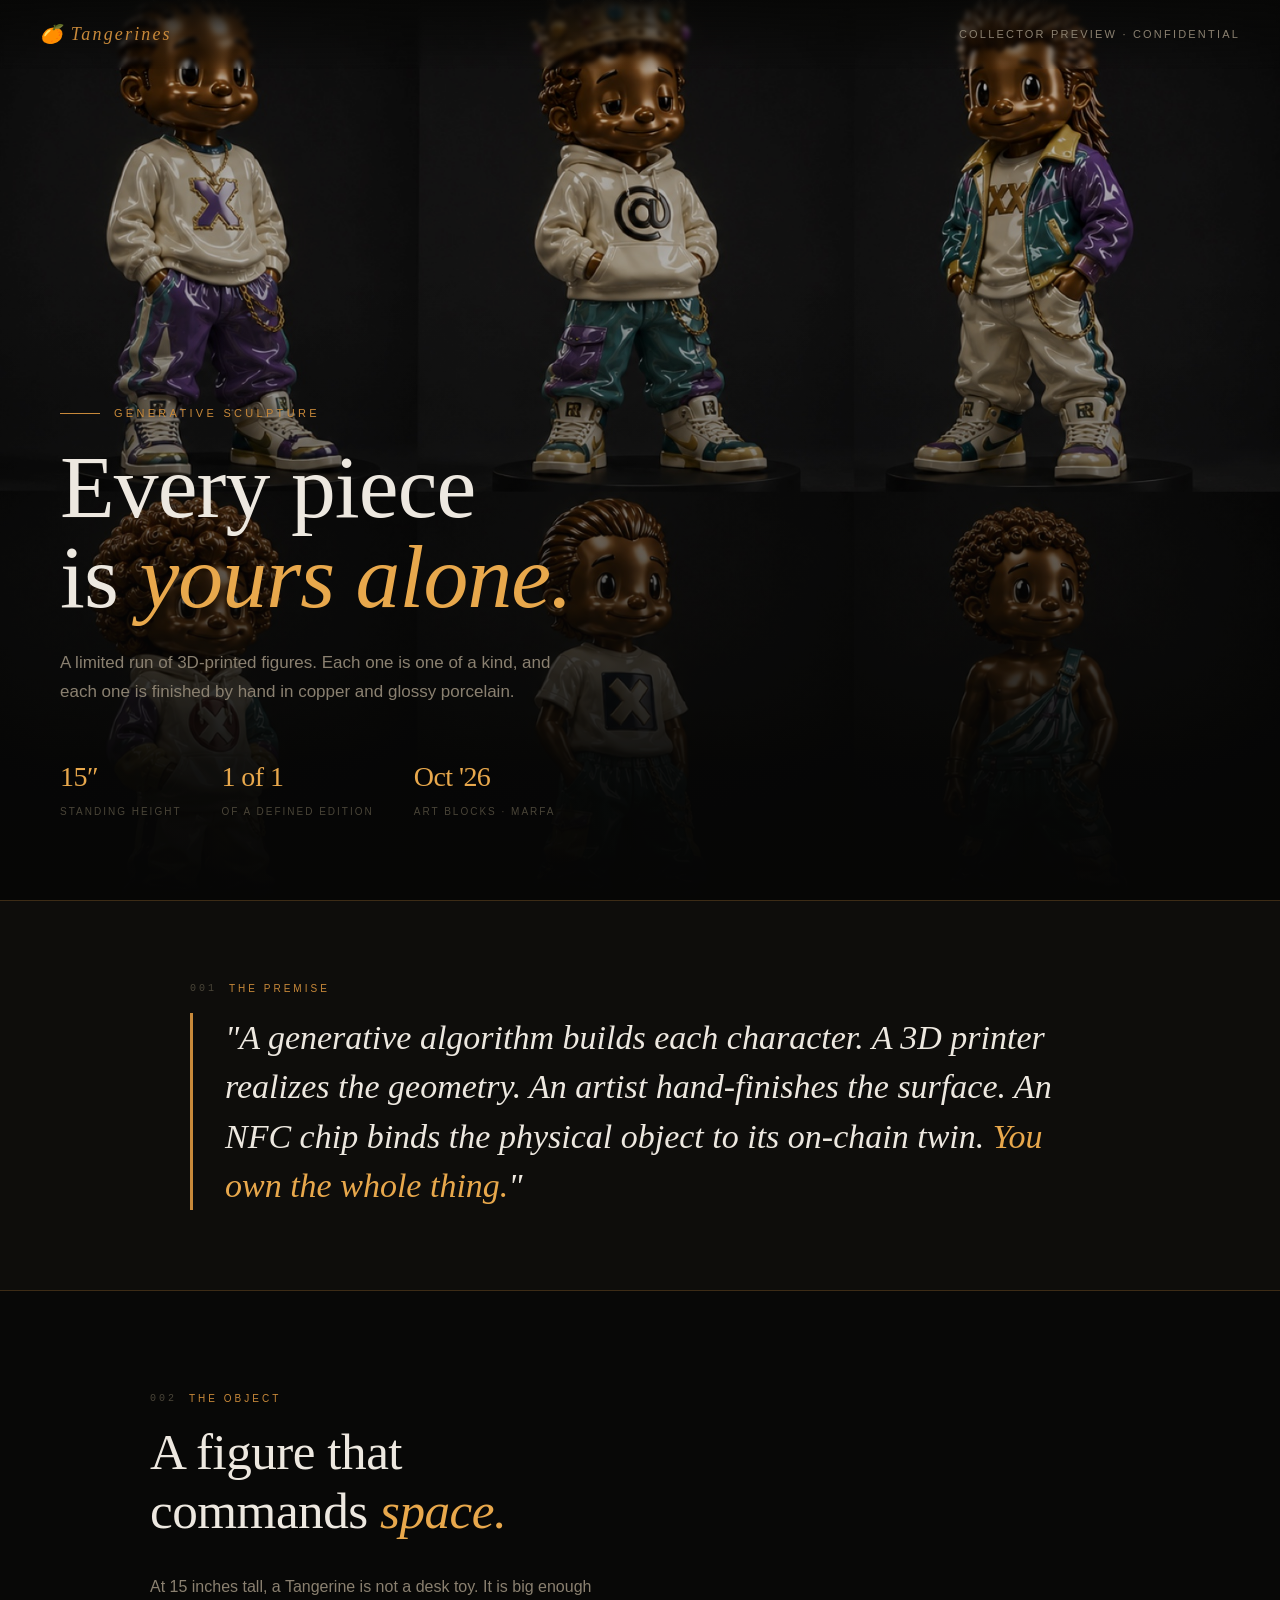
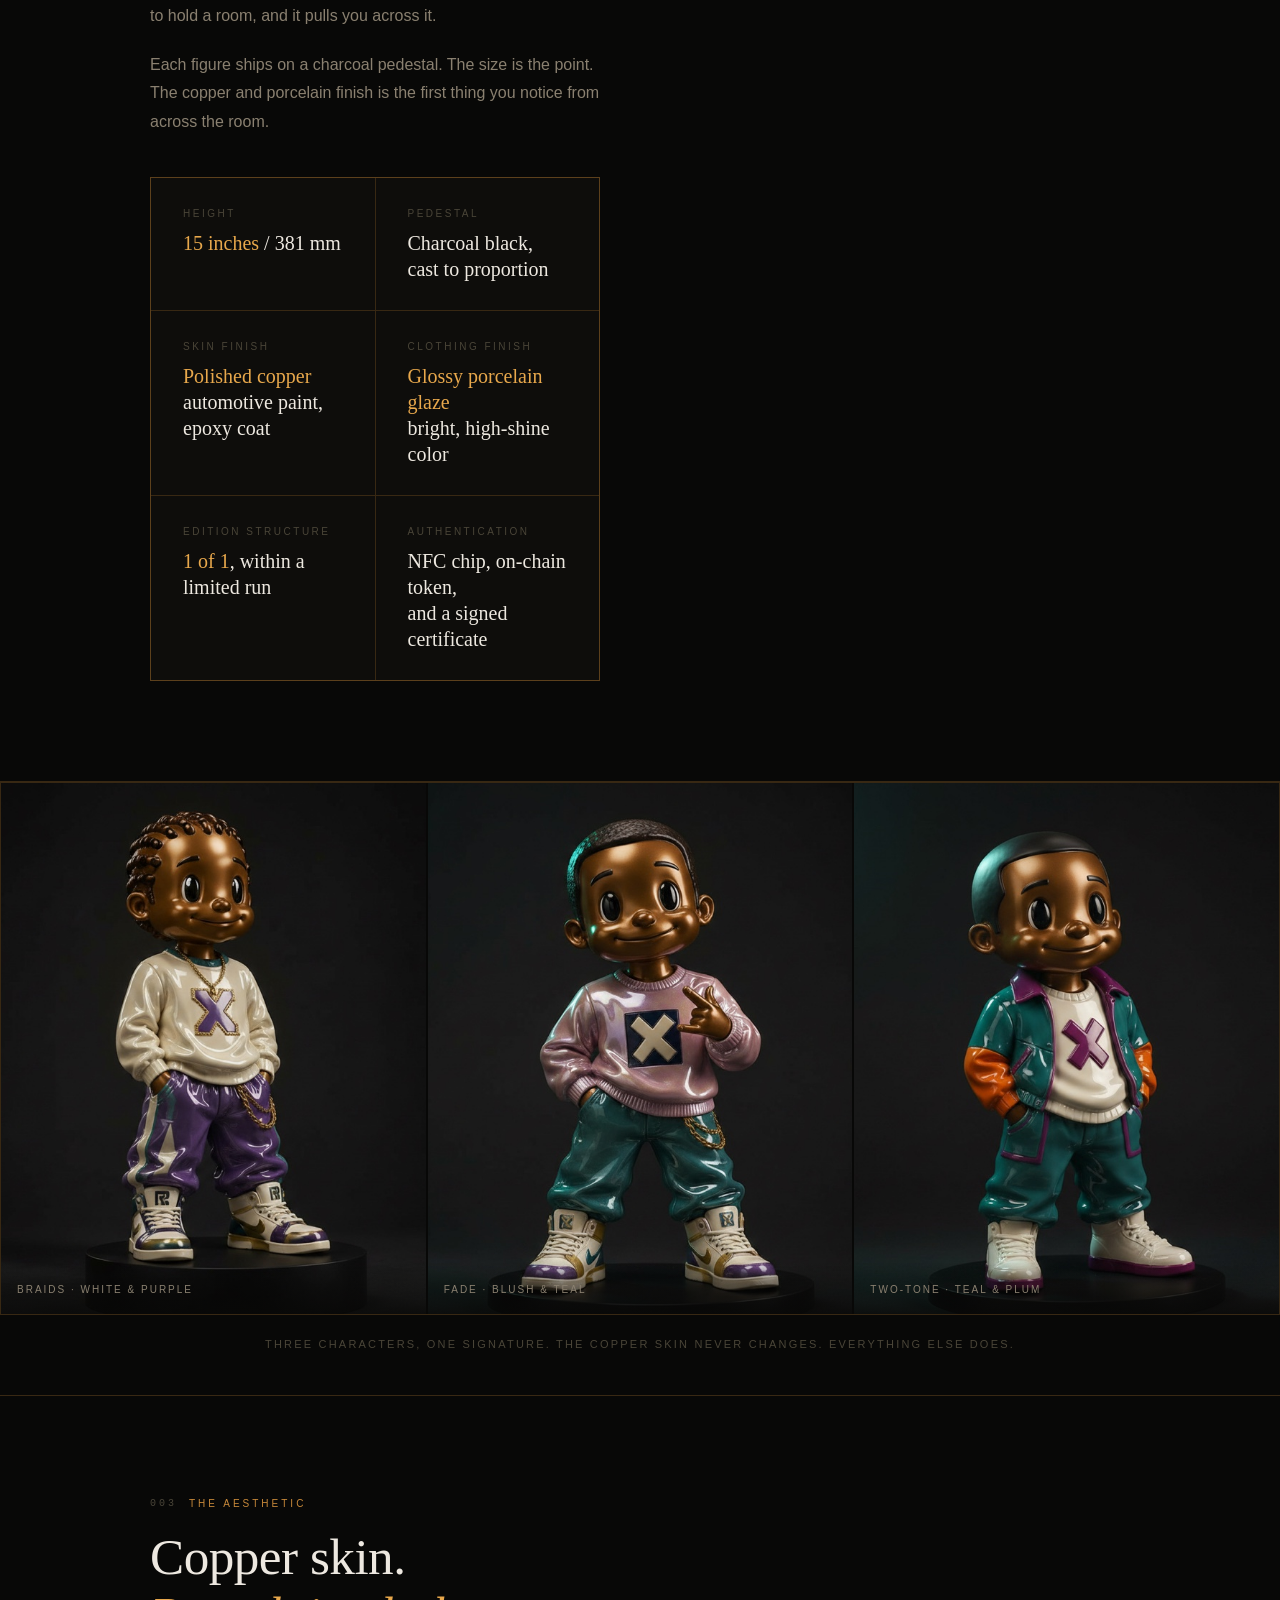
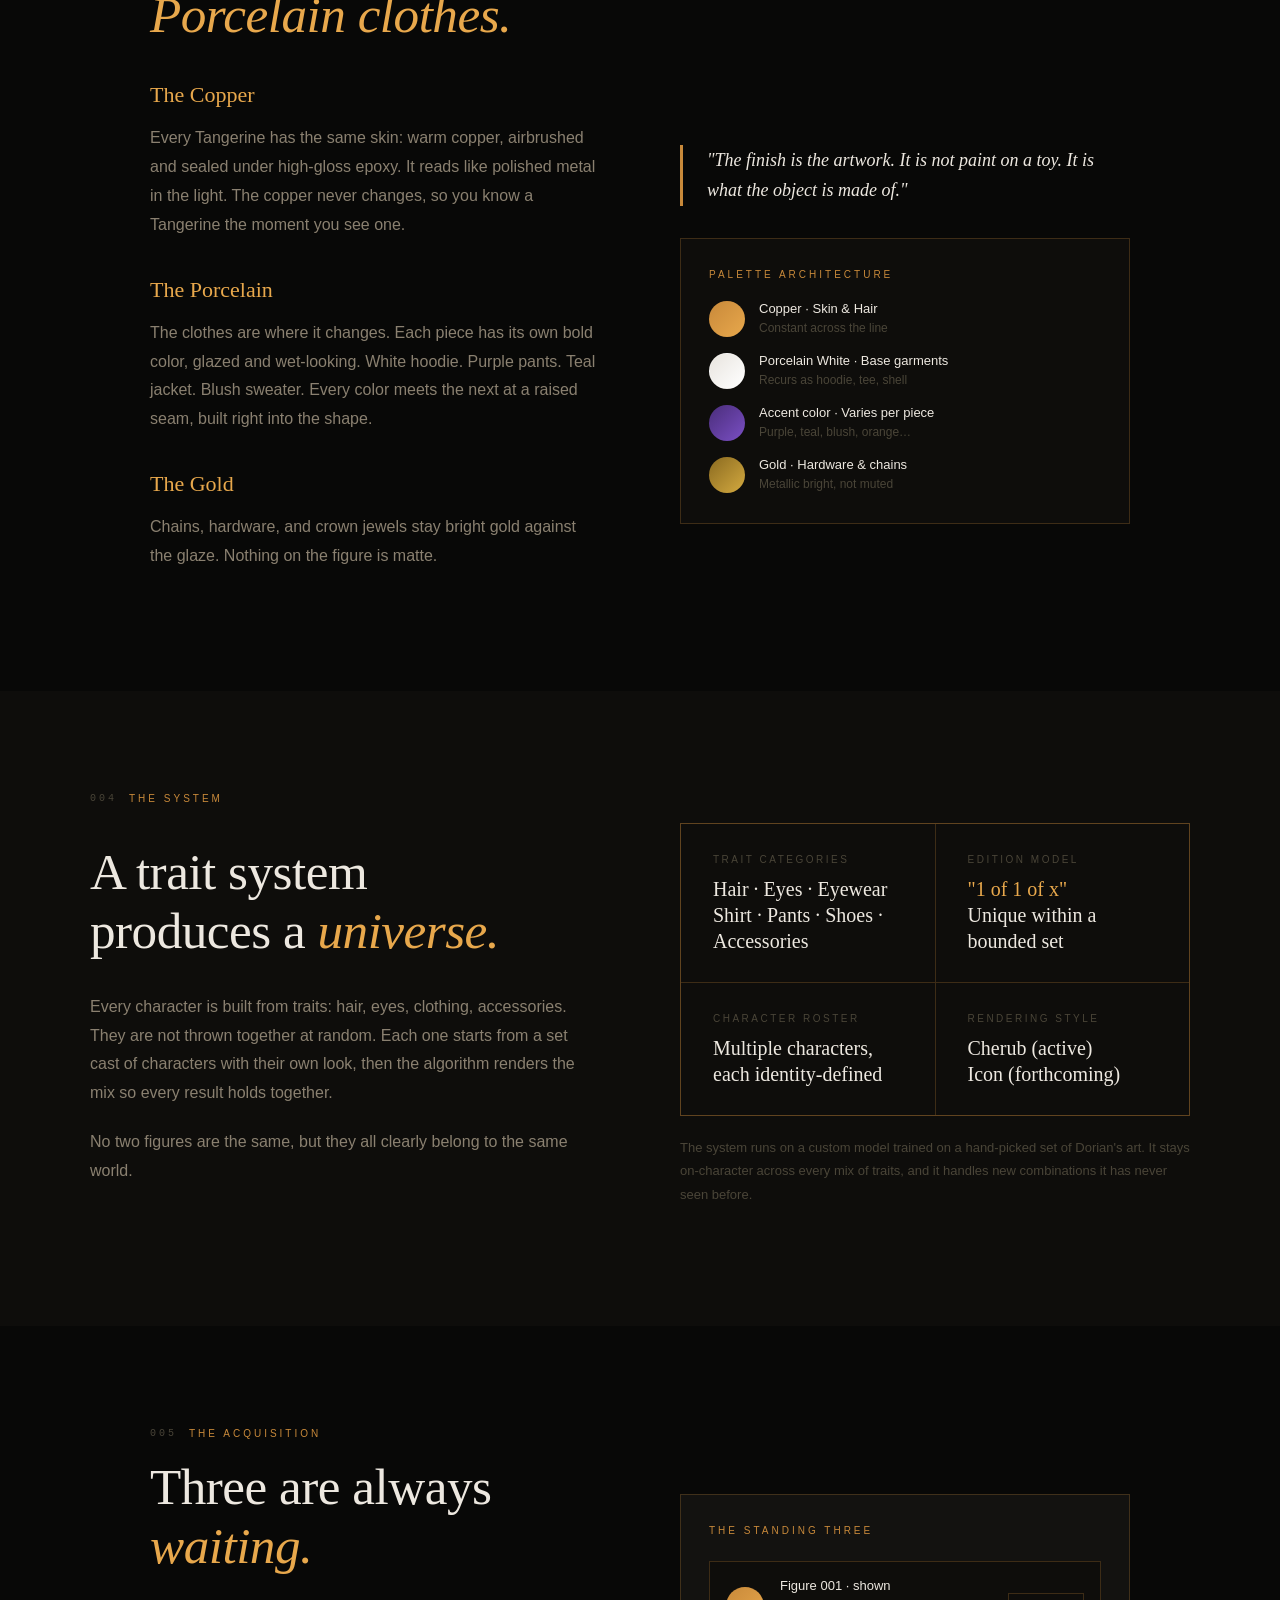
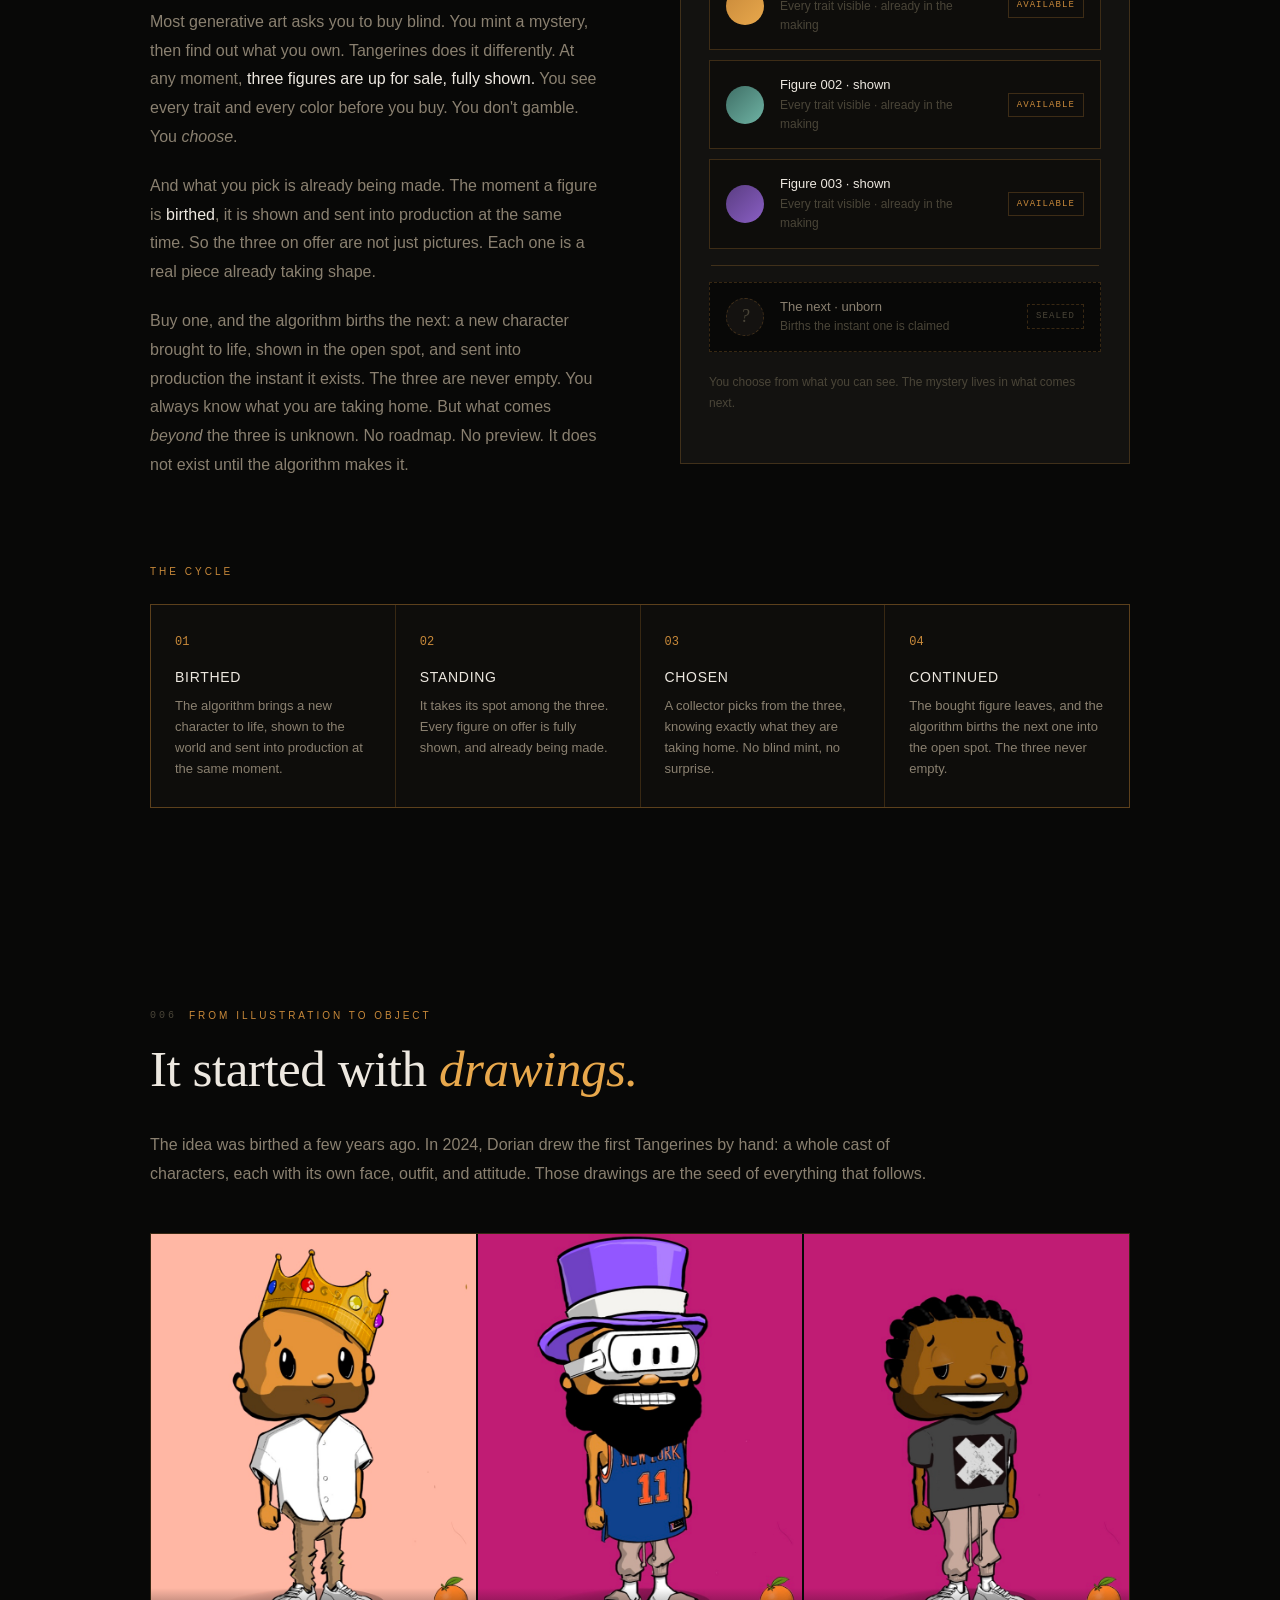
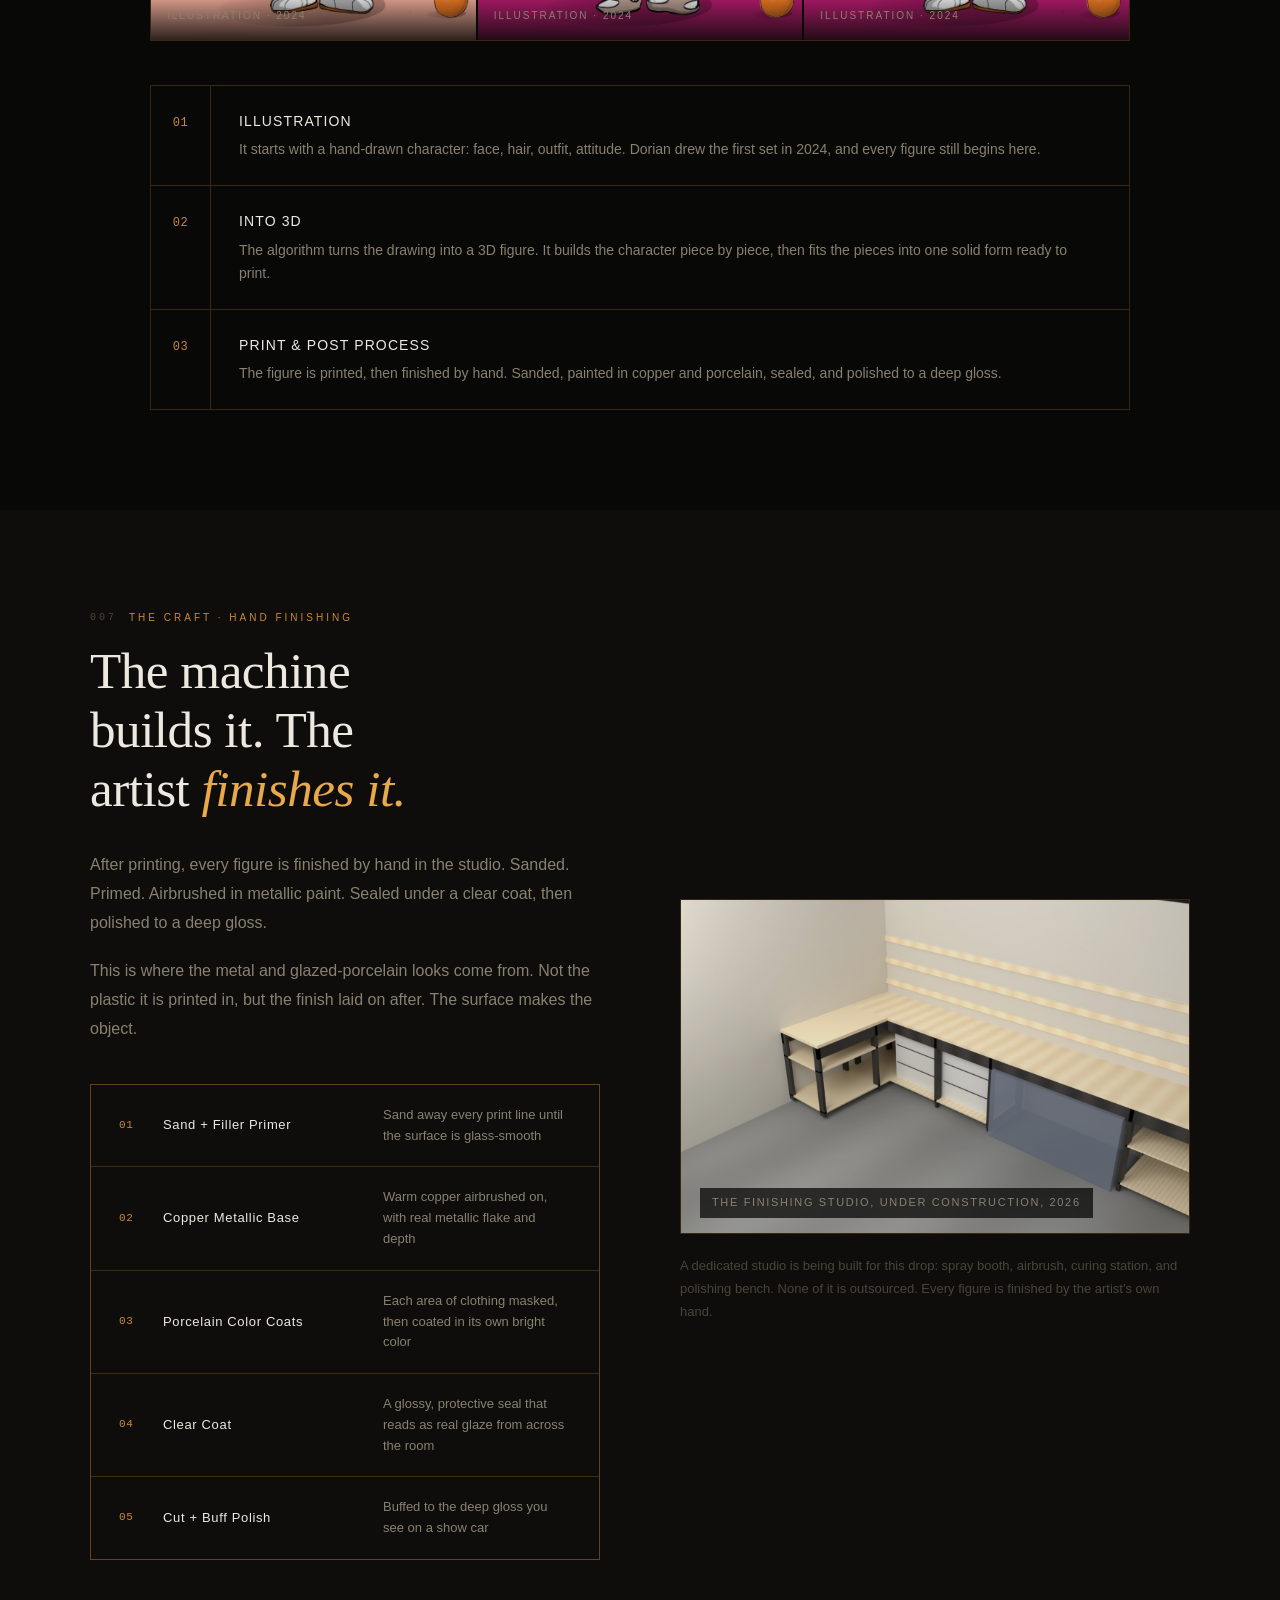
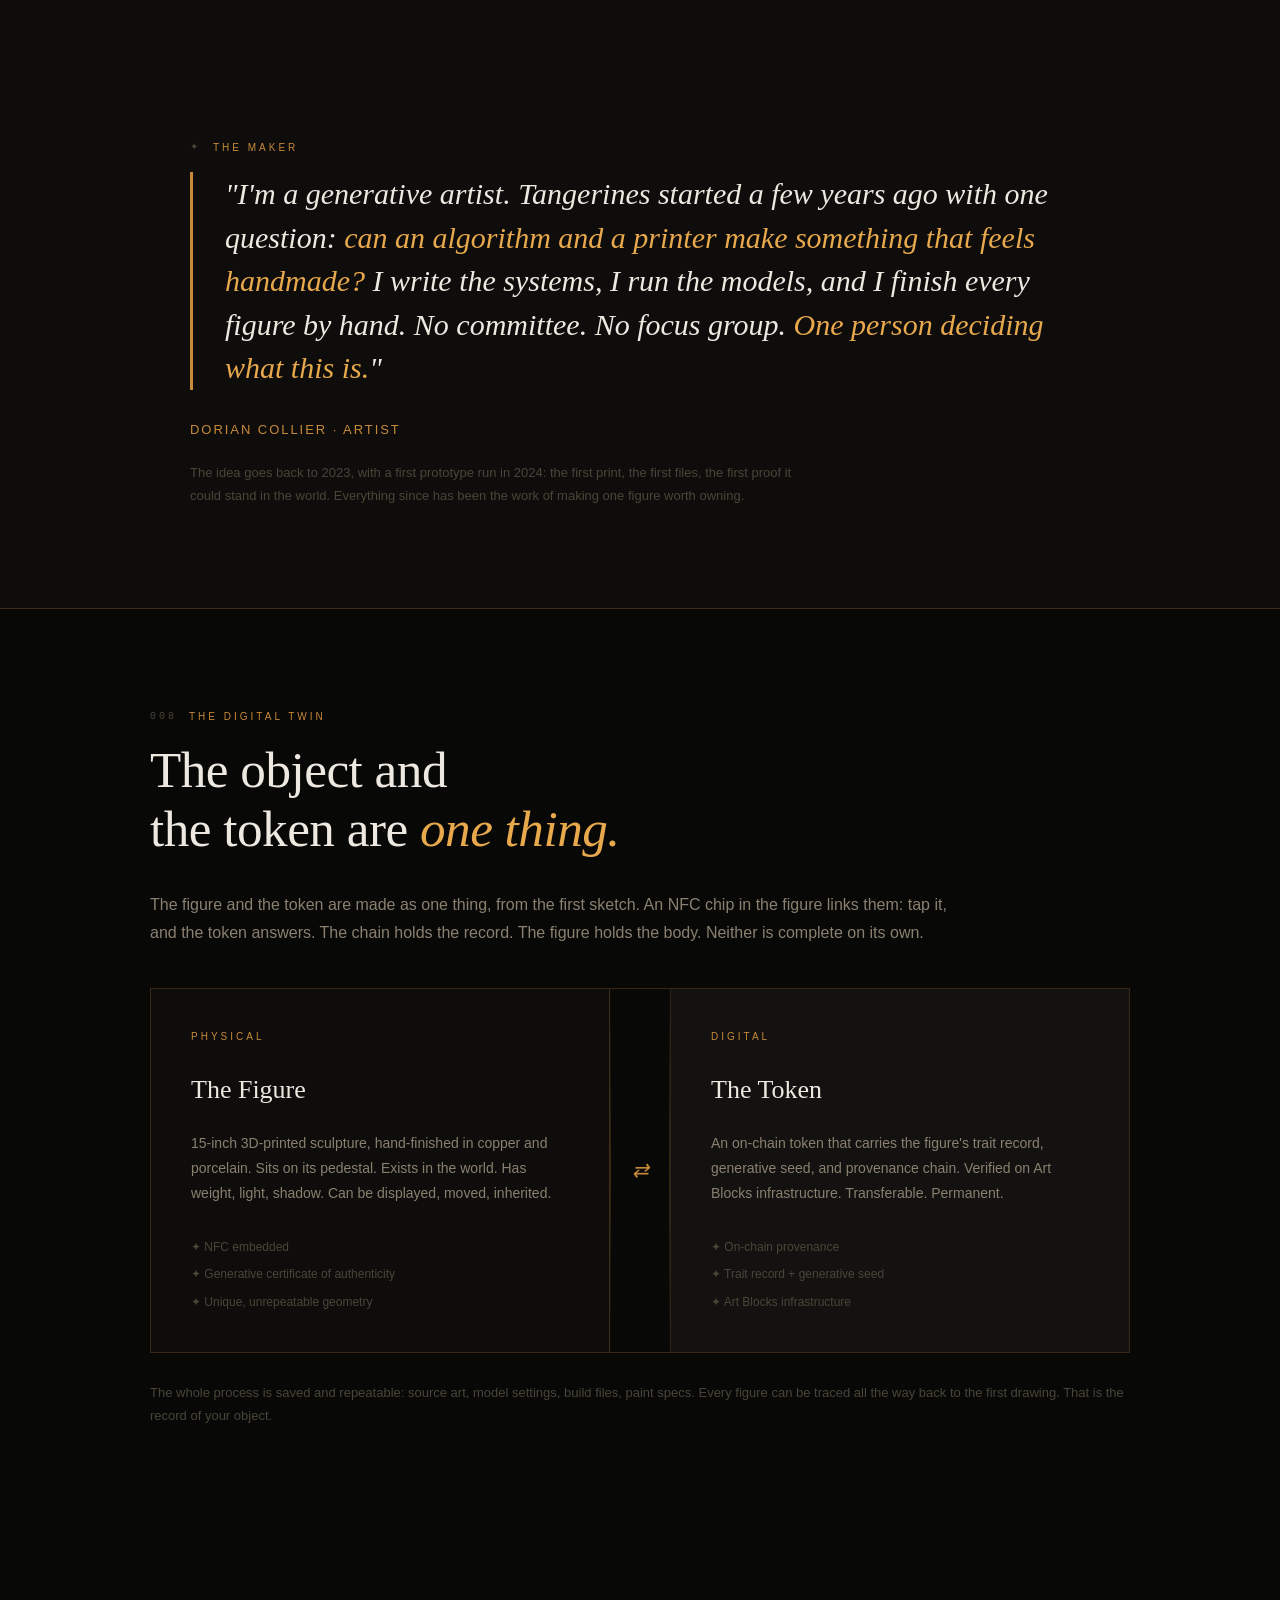
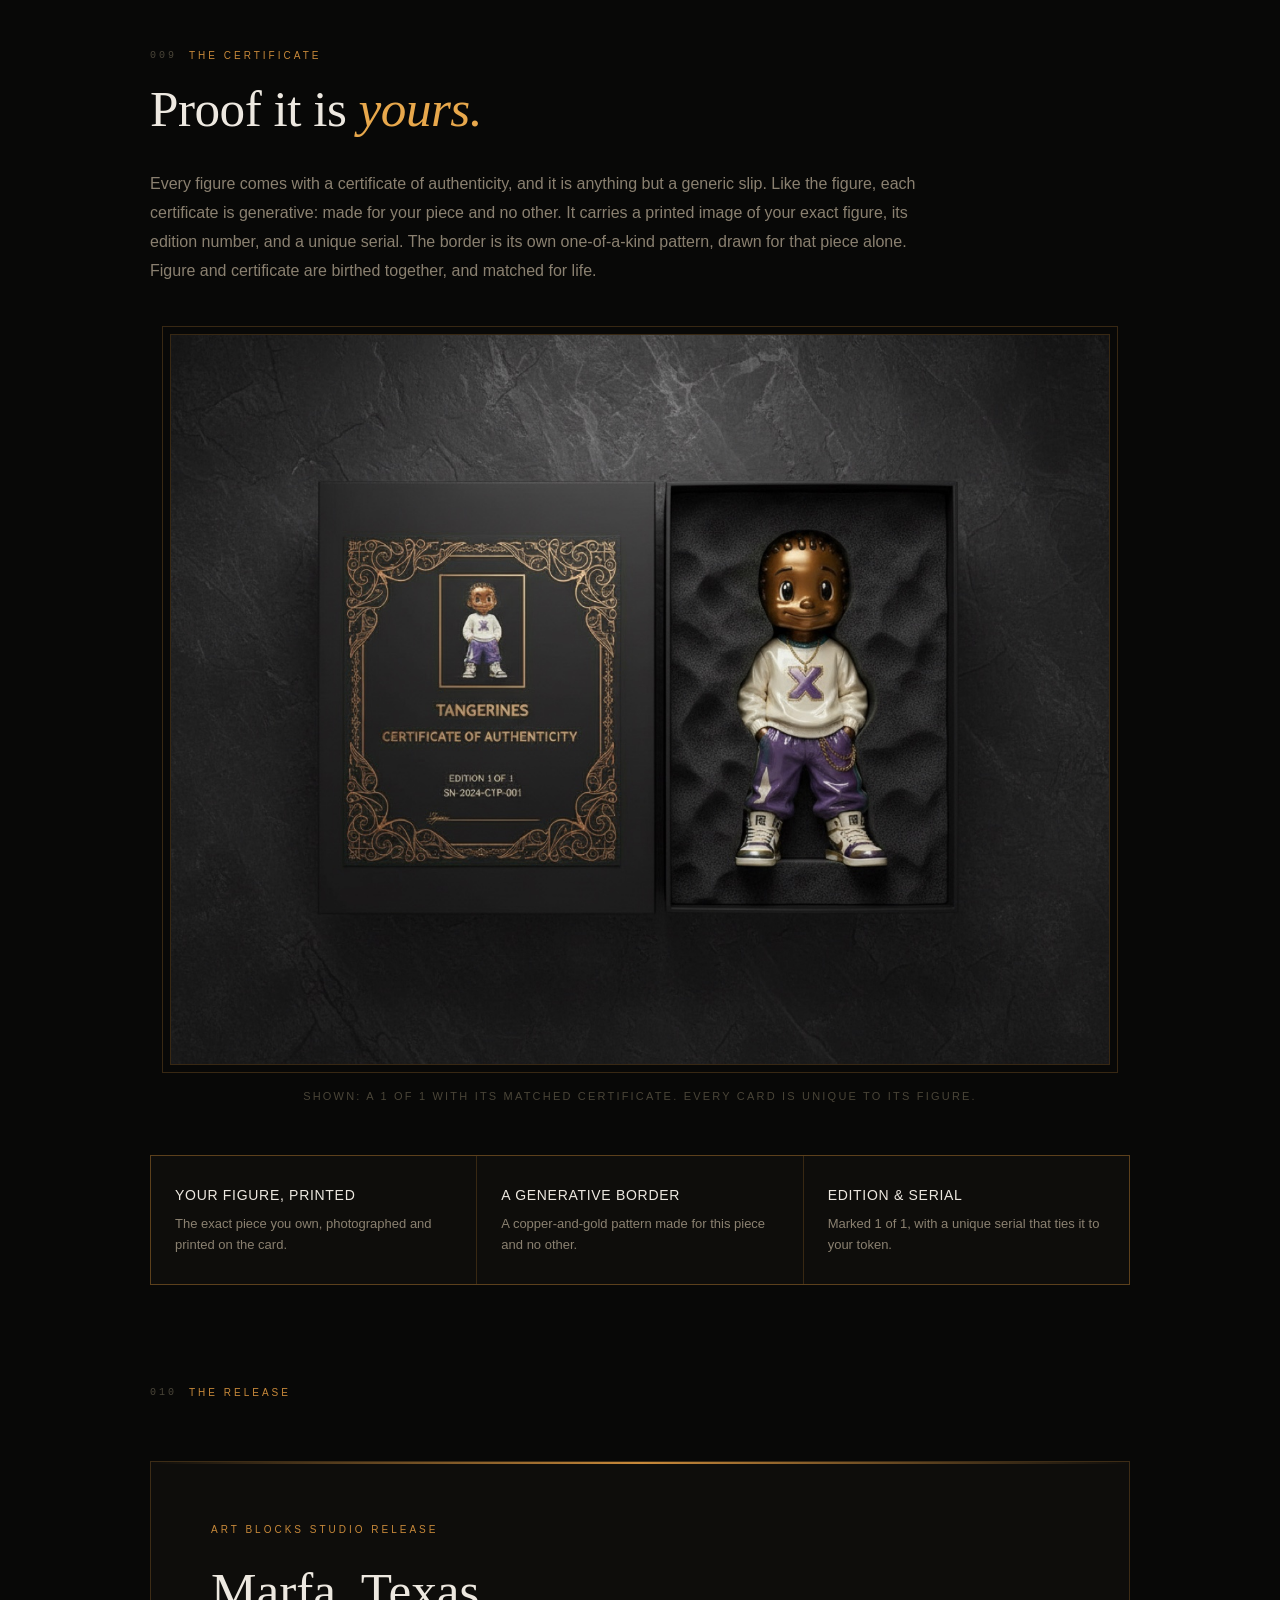
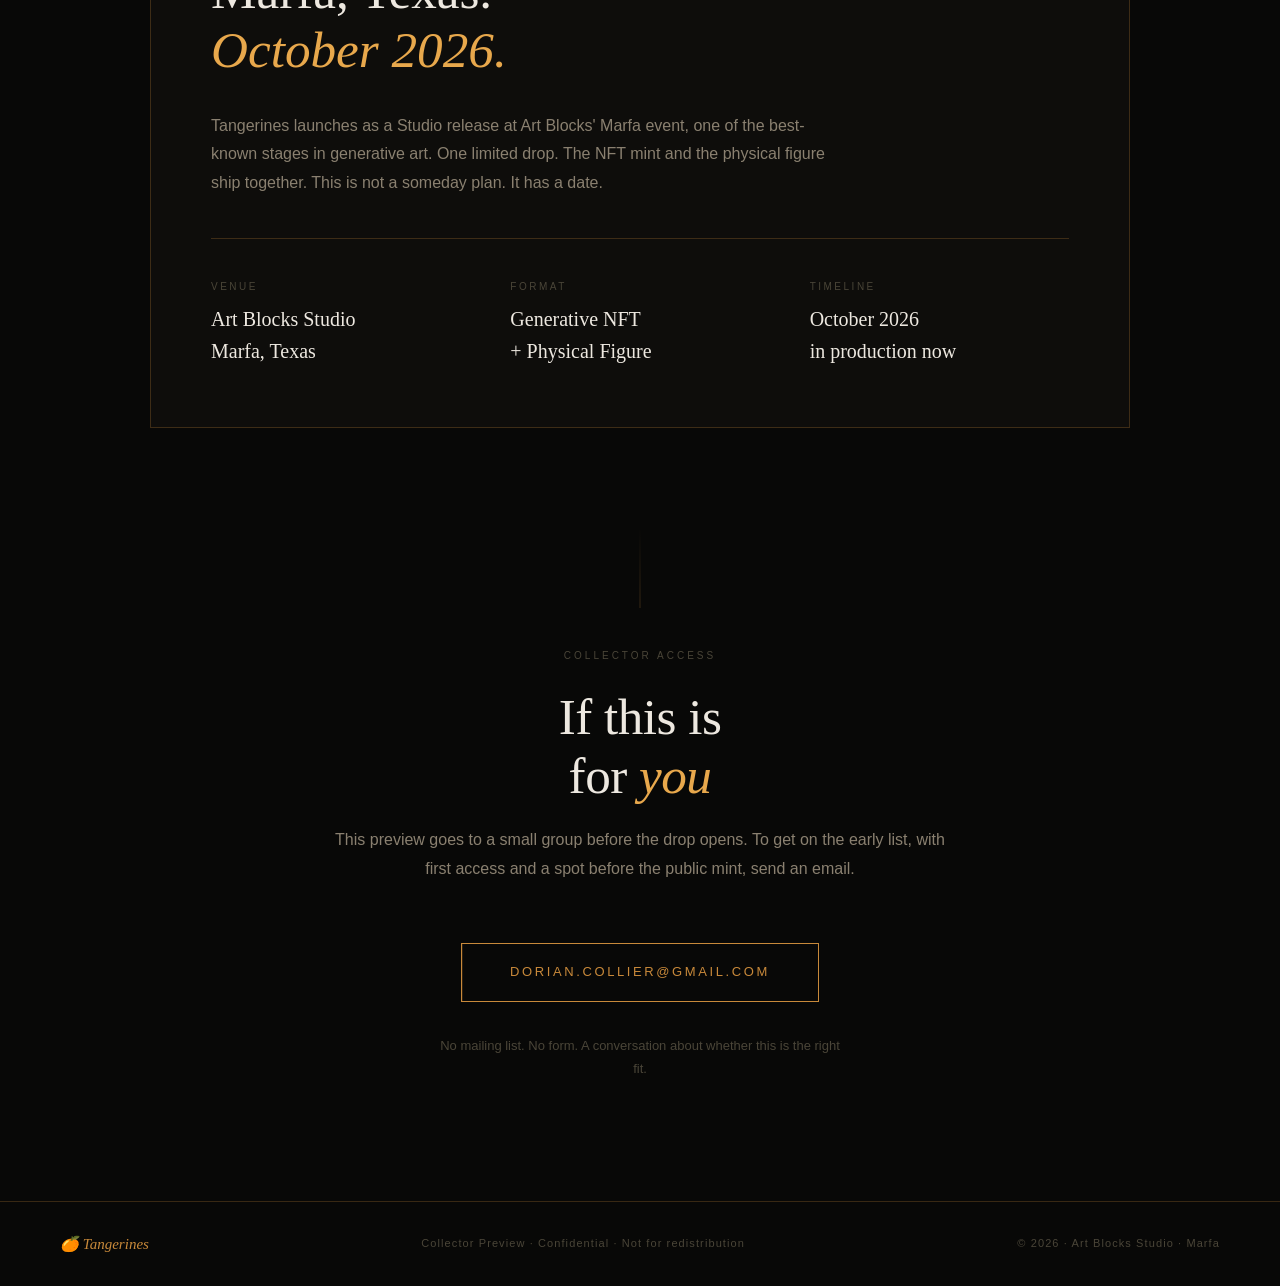
==== index.html @ 721fe545 "Externalize images to images/ folder; add certificate + all referenced assets" ====
<!DOCTYPE html>
<html lang="en">
<head>
<meta charset="UTF-8">
<meta name="viewport" content="width=device-width, initial-scale=1.0">
<title>Tangerines · Collector Preview</title>
<style>
  :root {
    --copper: #C8893A;
    --copper-bright: #E8A84C;
    --copper-dim: rgba(200, 137, 58, 0.15);
    --copper-border: rgba(200, 137, 58, 0.25);
    --bg: #080807;
    --bg2: #0e0d0b;
    --bg3: #131210;
    --text: #EDE8E0;
    --text-dim: #8A8070;
    --text-muted: #4A4538;
    --serif: 'Georgia', 'Times New Roman', serif;
    --sans: -apple-system, BlinkMacSystemFont, 'Helvetica Neue', sans-serif;
    --mono: 'SF Mono', 'Fira Code', 'Courier New', monospace;
  }

  * { box-sizing: border-box; margin: 0; padding: 0; }

  html { scroll-behavior: smooth; }

  body {
    background: var(--bg);
    color: var(--text);
    font-family: var(--sans);
    line-height: 1.6;
    -webkit-font-smoothing: antialiased;
    overflow-x: hidden;
  }

  /* ── NAV ── */
  nav {
    position: fixed; top: 0; left: 0; right: 0; z-index: 100;
    display: flex; justify-content: space-between; align-items: center;
    padding: 20px 40px;
    background: linear-gradient(to bottom, rgba(8,8,7,0.95), transparent);
    backdrop-filter: blur(2px);
  }
  .nav-logo {
    font-family: var(--serif);
    font-size: 18px;
    letter-spacing: 0.12em;
    color: var(--copper);
    text-decoration: none;
    font-style: italic;
  }
  .nav-tag {
    font-size: 11px;
    letter-spacing: 0.2em;
    text-transform: uppercase;
    color: var(--text-dim);
  }

  /* ── HERO ── */
  .hero {
    min-height: 100vh;
    display: flex;
    flex-direction: column;
    justify-content: flex-end;
    position: relative;
    overflow: hidden;
  }
  .hero-image {
    position: absolute;
    inset: 0;
    background-image: url('images/hero.jpg');
    background-size: cover;
    background-position: center 20%;
    filter: brightness(0.72);
  }
  .hero-image::after {
    content: '';
    position: absolute; inset: 0;
    background: linear-gradient(
      to bottom,
      transparent 30%,
      rgba(8,8,7,0.4) 60%,
      rgba(8,8,7,0.92) 85%,
      var(--bg) 100%
    );
  }
  .hero-content {
    position: relative; z-index: 2;
    padding: 0 60px 80px;
    max-width: 900px;
  }
  .hero-eyebrow {
    font-size: 11px;
    letter-spacing: 0.3em;
    text-transform: uppercase;
    color: var(--copper);
    margin-bottom: 20px;
    display: flex; align-items: center; gap: 14px;
  }
  .hero-eyebrow::before {
    content: '';
    display: block; width: 40px; height: 1px;
    background: var(--copper);
  }
  h1 {
    font-family: var(--serif);
    font-size: clamp(52px, 7vw, 96px);
    font-weight: 400;
    line-height: 1.0;
    letter-spacing: -0.01em;
    color: var(--text);
    margin-bottom: 28px;
  }
  h1 em {
    color: var(--copper-bright);
    font-style: italic;
  }
  .hero-sub {
    font-size: 17px;
    color: var(--text-dim);
    max-width: 520px;
    line-height: 1.7;
    margin-bottom: 48px;
  }
  .hero-meta {
    display: flex; gap: 40px;
  }
  .hero-stat {
    display: flex; flex-direction: column; gap: 4px;
  }
  .hero-stat-value {
    font-family: var(--serif);
    font-size: 28px;
    color: var(--copper-bright);
    letter-spacing: -0.02em;
  }
  .hero-stat-label {
    font-size: 10px;
    letter-spacing: 0.2em;
    text-transform: uppercase;
    color: var(--text-muted);
  }

  /* ── SECTIONS ── */
  section {
    padding: 100px 60px;
    max-width: 1100px;
    margin: 0 auto;
  }
  section.full {
    max-width: none;
    padding-left: 0; padding-right: 0;
  }

  .section-label {
    font-size: 10px;
    letter-spacing: 0.3em;
    text-transform: uppercase;
    color: var(--copper);
    margin-bottom: 16px;
    display: flex; align-items: center; gap: 12px;
  }
  .section-label span {
    color: var(--text-muted);
    font-family: var(--mono);
  }

  h2 {
    font-family: var(--serif);
    font-size: clamp(32px, 4vw, 52px);
    font-weight: 400;
    line-height: 1.15;
    letter-spacing: -0.01em;
    color: var(--text);
    margin-bottom: 32px;
  }
  h2 em { color: var(--copper-bright); font-style: italic; }

  h3 {
    font-family: var(--serif);
    font-size: 22px;
    font-weight: 400;
    color: var(--copper-bright);
    margin-bottom: 12px;
  }

  p {
    font-size: 16px;
    color: var(--text-dim);
    line-height: 1.8;
    margin-bottom: 20px;
    max-width: 640px;
  }
  p.wide { max-width: 800px; }
  p strong { color: var(--text); font-weight: 500; }

  /* ── DIVIDER ── */
  .divider {
    width: 1px;
    height: 80px;
    background: linear-gradient(to bottom, transparent, var(--copper-border), transparent);
    margin: 0 auto;
  }

  /* ── STATEMENT ── */
  .statement {
    background: var(--bg2);
    border-top: 1px solid var(--copper-border);
    border-bottom: 1px solid var(--copper-border);
    padding: 80px 60px;
  }
  .statement-inner {
    max-width: 900px;
    margin: 0 auto;
  }
  .statement blockquote {
    font-family: var(--serif);
    font-size: clamp(22px, 3vw, 34px);
    font-weight: 400;
    line-height: 1.45;
    color: var(--text);
    font-style: italic;
    border-left: 3px solid var(--copper);
    padding-left: 32px;
  }
  .statement blockquote em { color: var(--copper-bright); }

  /* ── FIGURE SHOWCASE ── */
  .figure-row {
    display: grid;
    grid-template-columns: repeat(3, 1fr);
    gap: 2px;
    background: var(--bg);
    border: 1px solid var(--copper-border);
  }
  .figure-cell {
    position: relative;
    overflow: hidden;
    aspect-ratio: 4/5;
  }
  .figure-cell img {
    width: 100%; height: 100%;
    object-fit: cover;
    object-position: center top;
    display: block;
    transition: transform 0.6s ease;
  }
  .figure-cell:hover img { transform: scale(1.04); }
  .figure-cell-label {
    position: absolute; bottom: 0; left: 0; right: 0;
    padding: 20px 16px 16px;
    background: linear-gradient(to top, rgba(8,8,7,0.85), transparent);
    font-size: 10px;
    letter-spacing: 0.2em;
    text-transform: uppercase;
    color: var(--text-dim);
  }

  /* ── TWO-COL LAYOUT ── */
  .two-col {
    display: grid;
    grid-template-columns: 1fr 1fr;
    gap: 80px;
    align-items: center;
  }
  .two-col.reverse { direction: rtl; }
  .two-col.reverse > * { direction: ltr; }
  .col-image {
    position: relative;
  }
  .col-image img {
    width: 100%;
    display: block;
    border: 1px solid var(--copper-border);
  }
  .col-image::before {
    content: '';
    position: absolute;
    inset: -8px;
    border: 1px solid var(--copper-border);
    pointer-events: none;
  }

  /* ── SPECS GRID ── */
  .specs {
    display: grid;
    grid-template-columns: repeat(2, 1fr);
    gap: 1px;
    background: var(--copper-border);
    border: 1px solid var(--copper-border);
    margin-top: 40px;
  }
  .spec {
    background: var(--bg2);
    padding: 28px 32px;
  }
  .spec-label {
    font-size: 10px;
    letter-spacing: 0.25em;
    text-transform: uppercase;
    color: var(--text-muted);
    margin-bottom: 8px;
  }
  .spec-value {
    font-family: var(--serif);
    font-size: 20px;
    color: var(--text);
    line-height: 1.3;
  }
  .spec-value em { color: var(--copper-bright); font-style: normal; }

  /* ── PROCESS STEPS ── */
  .process {
    display: flex;
    flex-direction: column;
    gap: 0;
    margin-top: 40px;
    border: 1px solid var(--copper-border);
  }
  .process-step {
    display: grid;
    grid-template-columns: 60px 1fr;
    gap: 0;
    border-bottom: 1px solid var(--copper-border);
  }
  .process-step:last-child { border-bottom: none; }
  .process-num {
    padding: 24px;
    display: flex;
    align-items: flex-start;
    justify-content: center;
    border-right: 1px solid var(--copper-border);
    font-family: var(--mono);
    font-size: 12px;
    color: var(--copper);
    padding-top: 28px;
    letter-spacing: 0.05em;
  }
  .process-body {
    padding: 24px 28px;
  }
  .process-title {
    font-size: 14px;
    letter-spacing: 0.08em;
    text-transform: uppercase;
    color: var(--text);
    margin-bottom: 6px;
    font-weight: 500;
  }
  .process-desc {
    font-size: 14px;
    color: var(--text-dim);
    line-height: 1.65;
    max-width: none;
    margin: 0;
  }
  .process-tag {
    display: inline-block;
    margin-top: 8px;
    padding: 3px 8px;
    background: var(--copper-dim);
    border: 1px solid var(--copper-border);
    font-family: var(--mono);
    font-size: 10px;
    color: var(--copper);
    letter-spacing: 0.05em;
  }

  /* ── FINISH SECTION ── */
  .finish-layers {
    display: flex;
    flex-direction: column;
    gap: 1px;
    margin-top: 40px;
    background: var(--copper-border);
    border: 1px solid var(--copper-border);
  }
  .finish-layer {
    background: var(--bg2);
    padding: 20px 28px;
    display: flex;
    align-items: center;
    gap: 20px;
  }
  .finish-num {
    font-family: var(--mono);
    font-size: 11px;
    color: var(--copper);
    min-width: 24px;
    letter-spacing: 0.05em;
  }
  .finish-name {
    font-size: 13px;
    font-weight: 500;
    color: var(--text);
    letter-spacing: 0.05em;
    min-width: 200px;
  }
  .finish-detail {
    font-size: 13px;
    color: var(--text-dim);
  }

  /* ── SHOP IMAGE ── */
  .shop-image-wrap {
    position: relative;
    overflow: hidden;
    margin-top: 40px;
  }
  .shop-image-wrap img {
    width: 100%;
    display: block;
    filter: brightness(0.9);
    border: 1px solid var(--copper-border);
  }
  .shop-caption {
    position: absolute;
    bottom: 16px;
    left: 20px;
    font-size: 11px;
    letter-spacing: 0.15em;
    text-transform: uppercase;
    color: var(--text-dim);
    background: rgba(8,8,7,0.75);
    padding: 6px 12px;
    backdrop-filter: blur(4px);
  }

  /* ── TWIN ── */
  .twin-visual {
    display: flex;
    align-items: stretch;
    gap: 0;
    border: 1px solid var(--copper-border);
    overflow: hidden;
    margin-top: 40px;
  }
  .twin-side {
    flex: 1;
    padding: 40px;
    position: relative;
    display: flex;
    flex-direction: column;
    gap: 16px;
  }
  .twin-side.left {
    background: var(--bg2);
    border-right: 1px solid var(--copper-border);
  }
  .twin-side.right {
    background: var(--bg3);
    border-left: 1px solid var(--copper-dim);
  }
  .twin-side-label {
    font-size: 10px;
    letter-spacing: 0.3em;
    text-transform: uppercase;
    color: var(--copper);
    margin-bottom: 8px;
  }
  .twin-side h4 {
    font-family: var(--serif);
    font-size: 26px;
    font-weight: 400;
    color: var(--text);
    margin-bottom: 4px;
  }
  .twin-side p {
    font-size: 14px;
    max-width: none;
    margin: 0;
  }
  .twin-connector {
    width: 60px;
    display: flex;
    align-items: center;
    justify-content: center;
    background: var(--bg);
    flex-shrink: 0;
    position: relative;
  }
  .twin-connector::before, .twin-connector::after {
    content: '';
    position: absolute;
    top: 0; bottom: 0;
    width: 1px;
    background: linear-gradient(to bottom, transparent, var(--copper-border), transparent);
  }
  .twin-connector::before { left: 0; }
  .twin-connector::after { right: 0; }
  .twin-link-icon {
    font-size: 20px;
    color: var(--copper);
    font-family: var(--serif);
    font-style: italic;
  }

  /* ── RELEASE ── */
  .release-block {
    background: var(--bg2);
    border: 1px solid var(--copper-border);
    padding: 60px;
    position: relative;
    overflow: hidden;
    margin-top: 60px;
  }
  .release-block::before {
    content: '';
    position: absolute;
    top: 0; left: 0; right: 0;
    height: 2px;
    background: linear-gradient(to right, transparent, var(--copper), transparent);
  }
  .release-kicker {
    font-size: 10px;
    letter-spacing: 0.3em;
    text-transform: uppercase;
    color: var(--copper);
    margin-bottom: 24px;
  }
  .release-title {
    font-family: var(--serif);
    font-size: clamp(28px, 4vw, 52px);
    font-weight: 400;
    color: var(--text);
    line-height: 1.15;
    margin-bottom: 32px;
  }
  .release-title em { color: var(--copper-bright); font-style: italic; }
  .release-details {
    display: grid;
    grid-template-columns: repeat(3, 1fr);
    gap: 40px;
    margin-top: 40px;
    padding-top: 40px;
    border-top: 1px solid var(--copper-border);
  }
  .release-detail-label {
    font-size: 10px;
    letter-spacing: 0.25em;
    text-transform: uppercase;
    color: var(--text-muted);
    margin-bottom: 8px;
  }
  .release-detail-value {
    font-family: var(--serif);
    font-size: 20px;
    color: var(--text);
  }

  /* ── CTA ── */
  .cta-section {
    text-align: center;
    padding: 120px 60px 100px;
    position: relative;
  }
  .cta-section::before {
    content: '';
    position: absolute;
    top: 0; left: 50%; transform: translateX(-50%);
    width: 1px; height: 80px;
    background: linear-gradient(to bottom, transparent, var(--copper-border));
  }
  .cta-eyebrow {
    font-size: 10px;
    letter-spacing: 0.3em;
    text-transform: uppercase;
    color: var(--text-muted);
    margin-bottom: 24px;
  }
  .cta-section h2 {
    margin-bottom: 20px;
    text-align: center;
  }
  .cta-section h2, .cta-section p { margin-left: auto; margin-right: auto; }
  .cta-email {
    display: inline-block;
    margin-top: 40px;
    padding: 18px 48px;
    border: 1px solid var(--copper);
    color: var(--copper);
    text-decoration: none;
    font-size: 13px;
    letter-spacing: 0.2em;
    text-transform: uppercase;
    transition: all 0.3s ease;
    position: relative;
    overflow: hidden;
  }
  .cta-email::before {
    content: '';
    position: absolute;
    inset: 0;
    background: var(--copper);
    transform: translateX(-100%);
    transition: transform 0.3s ease;
    z-index: -1;
  }
  .cta-email:hover { color: var(--bg); }
  .cta-email:hover::before { transform: translateX(0); }
  .cta-sub {
    margin-top: 24px;
    font-size: 13px;
    color: var(--text-muted);
    max-width: 400px;
  }

  /* ── FOOTER ── */
  footer {
    border-top: 1px solid var(--copper-border);
    padding: 30px 60px;
    display: flex;
    justify-content: space-between;
    align-items: center;
  }
  .footer-logo {
    font-family: var(--serif);
    font-size: 15px;
    color: var(--copper);
    font-style: italic;
  }
  .footer-note {
    font-size: 11px;
    color: var(--text-muted);
    letter-spacing: 0.1em;
  }

  /* ── COPPER GLOW ACCENTS ── */
  .glow-accent {
    position: absolute;
    border-radius: 50%;
    background: radial-gradient(circle, rgba(200, 137, 58, 0.08), transparent 70%);
    pointer-events: none;
  }

  /* ── INLINE HIGHLIGHT ── */
  .hl { color: var(--copper-bright); }

  /* ── RESPONSIVE ── */
  @media (max-width: 768px) {
    nav { padding: 16px 24px; }
    section { padding: 70px 24px; }
    .hero-content { padding: 0 24px 60px; }
    .two-col { grid-template-columns: 1fr; gap: 40px; }
    .two-col.reverse { direction: ltr; }
    .figure-row { grid-template-columns: 1fr; }
    .specs { grid-template-columns: 1fr; }
    .release-details { grid-template-columns: 1fr; gap: 24px; }
    .cycle-grid { grid-template-columns: 1fr 1fr; }
    .twin-visual { flex-direction: column; }
    .twin-connector { width: 100%; height: 40px; }
    .release-block { padding: 36px 24px; }
    footer { flex-direction: column; gap: 12px; text-align: center; }
  }
</style>
</head>
<body>

<!-- NAV -->
<nav>
  <a class="nav-logo" href="#">🍊 Tangerines</a>
  <span class="nav-tag">Collector Preview · Confidential</span>
</nav>

<!-- ══════════════════════════════════════════ HERO -->
<div class="hero">
  <div class="hero-image"></div>
  <div class="hero-content">
    <div class="hero-eyebrow">Generative Sculpture</div>
    <h1>Every piece<br>is <em>yours alone.</em></h1>
    <p class="hero-sub">A limited run of 3D-printed figures. Each one is one of a kind, and each one is finished by hand in copper and glossy porcelain.</p>
    <div class="hero-meta">
      <div class="hero-stat">
        <div class="hero-stat-value">15″</div>
        <div class="hero-stat-label">Standing Height</div>
      </div>
      <div class="hero-stat">
        <div class="hero-stat-value">1 of 1</div>
        <div class="hero-stat-label">of a defined edition</div>
      </div>
      <div class="hero-stat">
        <div class="hero-stat-value">Oct '26</div>
        <div class="hero-stat-label">Art Blocks · Marfa</div>
      </div>
    </div>
  </div>
</div>

<!-- ══════════════════════════════════════════ STATEMENT -->
<div class="statement">
  <div class="statement-inner">
    <div class="section-label"><span>001</span> The Premise</div>
    <blockquote>
      "A generative algorithm builds each character. A 3D printer realizes the geometry. An artist hand-finishes the surface. An NFC chip binds the physical object to its on-chain twin. <em>You own the whole thing.</em>"
    </blockquote>
  </div>
</div>

<!-- ══════════════════════════════════════════ THE OBJECT -->
<section>
  <div class="section-label"><span>002</span> The Object</div>
  <div class="two-col">
    <div>
      <h2>A figure that<br>commands <em>space.</em></h2>
      <p class="wide">At 15 inches tall, a Tangerine is not a desk toy. It is big enough to hold a room, and it pulls you across it.</p>
      <p class="wide">Each figure ships on a charcoal pedestal. The size is the point. The copper and porcelain finish is the first thing you notice from across the room.</p>
      <div class="specs">
        <div class="spec">
          <div class="spec-label">Height</div>
          <div class="spec-value"><em>15 inches</em> / 381 mm</div>
        </div>
        <div class="spec">
          <div class="spec-label">Pedestal</div>
          <div class="spec-value">Charcoal black, cast to proportion</div>
        </div>
        <div class="spec">
          <div class="spec-label">Skin finish</div>
          <div class="spec-value"><em>Polished copper</em><br>automotive paint, epoxy coat</div>
        </div>
        <div class="spec">
          <div class="spec-label">Clothing finish</div>
          <div class="spec-value"><em>Glossy porcelain glaze</em><br>bright, high-shine color</div>
        </div>
        <div class="spec">
          <div class="spec-label">Edition structure</div>
          <div class="spec-value"><em>1 of 1</em>, within a limited run</div>
        </div>
        <div class="spec">
          <div class="spec-label">Authentication</div>
          <div class="spec-value">NFC chip, on-chain token,<br>and a signed certificate</div>
        </div>
      </div>
    </div>
    <div><!-- spacer for the specs grid visual weight --></div>
  </div>
</section>

<!-- ══════════════════════════════════════════ FIGURE SHOWCASE -->
<section class="full" style="padding: 0; border-top: 1px solid var(--copper-border); border-bottom: 1px solid var(--copper-border);">
  <div class="figure-row">
    <div class="figure-cell">
      <img src="images/figure-01.jpg" alt="Tangerines figure with braids, white X sweater, purple porcelain pants" loading="lazy">
      <div class="figure-cell-label">Braids · White & Purple</div>
    </div>
    <div class="figure-cell">
      <img src="images/figure-02.jpg" alt="Tangerines figure with fade, pink sweater, teal porcelain pants" loading="lazy">
      <div class="figure-cell-label">Fade · Blush & Teal</div>
    </div>
    <div class="figure-cell">
      <img src="images/figure-03.jpg" alt="Tangerines figure with teal hair, teal and purple jacket" loading="lazy">
      <div class="figure-cell-label">Two-tone · Teal & Plum</div>
    </div>
  </div>
  <p style="text-align: center; font-size: 11px; letter-spacing: 0.2em; text-transform: uppercase; color: var(--text-muted); padding: 20px 0; max-width: none;">Three characters, one signature. The copper skin never changes. Everything else does.</p>
</section>

<!-- ══════════════════════════════════════════ AESTHETIC -->
<section>
  <div class="section-label"><span>003</span> The Aesthetic</div>
  <h2>Copper skin.<br><em>Porcelain clothes.</em></h2>
  <div class="two-col" style="margin-top: 24px;">
    <div>
      <h3>The Copper</h3>
      <p>Every Tangerine has the same skin: warm copper, airbrushed and sealed under high-gloss epoxy. It reads like polished metal in the light. The copper never changes, so you know a Tangerine the moment you see one.</p>
      <h3 style="margin-top: 32px;">The Porcelain</h3>
      <p>The clothes are where it changes. Each piece has its own bold color, glazed and wet-looking. White hoodie. Purple pants. Teal jacket. Blush sweater. Every color meets the next at a raised seam, built right into the shape.</p>
      <h3 style="margin-top: 32px;">The Gold</h3>
      <p>Chains, hardware, and crown jewels stay bright gold against the glaze. Nothing on the figure is matte.</p>
    </div>
    <div>
      <p style="max-width: none; font-family: var(--serif); font-size: 18px; line-height: 1.7; font-style: italic; color: var(--text); border-left: 3px solid var(--copper); padding-left: 24px; margin-bottom: 32px;">
        "The finish <em>is</em> the artwork. It is not paint on a toy. It is what the object is made of."
      </p>
      <div style="background: var(--bg2); border: 1px solid var(--copper-border); padding: 28px;">
        <div class="section-label" style="margin-bottom: 16px;">Palette Architecture</div>
        <div style="display: flex; flex-direction: column; gap: 12px;">
          <div style="display: flex; align-items: center; gap: 14px;">
            <div style="width: 36px; height: 36px; border-radius: 50%; background: linear-gradient(135deg, #C8893A, #E8A84C); flex-shrink: 0;"></div>
            <div>
              <div style="font-size: 13px; color: var(--text); font-weight: 500;">Copper · Skin &amp; Hair</div>
              <div style="font-size: 12px; color: var(--text-muted);">Constant across the line</div>
            </div>
          </div>
          <div style="display: flex; align-items: center; gap: 14px;">
            <div style="width: 36px; height: 36px; border-radius: 50%; background: linear-gradient(135deg, #e8e4de, #ffffff); border: 1px solid rgba(255,255,255,0.2); flex-shrink: 0;"></div>
            <div>
              <div style="font-size: 13px; color: var(--text); font-weight: 500;">Porcelain White · Base garments</div>
              <div style="font-size: 12px; color: var(--text-muted);">Recurs as hoodie, tee, shell</div>
            </div>
          </div>
          <div style="display: flex; align-items: center; gap: 14px;">
            <div style="width: 36px; height: 36px; border-radius: 50%; background: linear-gradient(135deg, #4a2d7a, #7a4fc4); flex-shrink: 0;"></div>
            <div>
              <div style="font-size: 13px; color: var(--text); font-weight: 500;">Accent color · Varies per piece</div>
              <div style="font-size: 12px; color: var(--text-muted);">Purple, teal, blush, orange…</div>
            </div>
          </div>
          <div style="display: flex; align-items: center; gap: 14px;">
            <div style="width: 36px; height: 36px; border-radius: 50%; background: linear-gradient(135deg, #8a6a20, #d4aa40); flex-shrink: 0;"></div>
            <div>
              <div style="font-size: 13px; color: var(--text); font-weight: 500;">Gold · Hardware &amp; chains</div>
              <div style="font-size: 12px; color: var(--text-muted);">Metallic bright, not muted</div>
            </div>
          </div>
        </div>
      </div>
    </div>
  </div>
</section>

<!-- ══════════════════════════════════════════ GENERATIVE SYSTEM -->
<section style="background: var(--bg2); max-width: none; padding: 100px 60px;">
  <div style="max-width: 1100px; margin: 0 auto;">
    <div class="section-label"><span>004</span> The System</div>
    <div class="two-col">
      <div>
        <h2>A trait system<br>produces a <em>universe.</em></h2>
        <p>Every character is built from traits: hair, eyes, clothing, accessories. They are not thrown together at random. Each one starts from a set cast of characters with their own look, then the algorithm renders the mix so every result holds together.</p>
        <p>No two figures are the same, but they all clearly belong to the same world.</p>
      </div>
      <div>
        <div class="specs" style="margin-top: 0;">
          <div class="spec">
            <div class="spec-label">Trait Categories</div>
            <div class="spec-value">Hair · Eyes · Eyewear<br>Shirt · Pants · Shoes · Accessories</div>
          </div>
          <div class="spec">
            <div class="spec-label">Edition Model</div>
            <div class="spec-value"><em>"1 of 1 of x"</em><br>Unique within a bounded set</div>
          </div>
          <div class="spec">
            <div class="spec-label">Character Roster</div>
            <div class="spec-value">Multiple characters,<br>each identity-defined</div>
          </div>
          <div class="spec">
            <div class="spec-label">Rendering Style</div>
            <div class="spec-value">Cherub (active)<br>Icon (forthcoming)</div>
          </div>
        </div>
        <p style="margin-top: 20px; font-size: 13px; color: var(--text-muted);">The system runs on a custom model trained on a hand-picked set of Dorian's art. It stays on-character across every mix of traits, and it handles new combinations it has never seen before.</p>
      </div>
    </div>
  </div>
</section>

<!-- ══════════════════════════════════════════ THE ACQUISITION -->
<section>
  <div class="section-label"><span>005</span> The Acquisition</div>
  <div class="two-col">
    <div>
      <h2>Three are always<br><em>waiting.</em></h2>
      <p>Most generative art asks you to buy blind. You mint a mystery, then find out what you own. Tangerines does it differently. At any moment, <strong>three figures are up for sale, fully shown.</strong> You see every trait and every color before you buy. You don't gamble. You <em>choose</em>.</p>
      <p>And what you pick is already being made. The moment a figure is <strong>birthed</strong>, it is shown and sent into production at the same time. So the three on offer are not just pictures. Each one is a real piece already taking shape.</p>
      <p>Buy one, and the algorithm births the next: a new character brought to life, shown in the open spot, and sent into production the instant it exists. The three are never empty. You always know what you are taking home. But what comes <em>beyond</em> the three is unknown. No roadmap. No preview. It does not exist until the algorithm makes it.</p>
    </div>
    <div>
      <div style="background: var(--bg3); border: 1px solid var(--copper-border); padding: 28px;">
        <div class="section-label" style="margin-bottom: 22px;">The Standing Three</div>
        <div style="display: flex; flex-direction: column; gap: 10px;">
          <div style="display: flex; align-items: center; gap: 16px; padding: 14px 16px; background: var(--bg2); border: 1px solid var(--copper-border);">
            <div style="width: 38px; height: 38px; border-radius: 50%; background: linear-gradient(135deg, #C8893A, #E8A84C); flex-shrink: 0;"></div>
            <div style="flex: 1;">
              <div style="font-size: 13px; color: var(--text); font-weight: 500;">Figure 001 · shown</div>
              <div style="font-size: 12px; color: var(--text-muted);">Every trait visible · already in the making</div>
            </div>
            <div style="font-family: var(--mono); font-size: 9px; letter-spacing: 0.12em; color: var(--copper); border: 1px solid var(--copper-border); padding: 4px 8px;">AVAILABLE</div>
          </div>
          <div style="display: flex; align-items: center; gap: 16px; padding: 14px 16px; background: var(--bg2); border: 1px solid var(--copper-border);">
            <div style="width: 38px; height: 38px; border-radius: 50%; background: linear-gradient(135deg, #3f6f66, #6fb3a4); flex-shrink: 0;"></div>
            <div style="flex: 1;">
              <div style="font-size: 13px; color: var(--text); font-weight: 500;">Figure 002 · shown</div>
              <div style="font-size: 12px; color: var(--text-muted);">Every trait visible · already in the making</div>
            </div>
            <div style="font-family: var(--mono); font-size: 9px; letter-spacing: 0.12em; color: var(--copper); border: 1px solid var(--copper-border); padding: 4px 8px;">AVAILABLE</div>
          </div>
          <div style="display: flex; align-items: center; gap: 16px; padding: 14px 16px; background: var(--bg2); border: 1px solid var(--copper-border);">
            <div style="width: 38px; height: 38px; border-radius: 50%; background: linear-gradient(135deg, #5a3d82, #8a5fc4); flex-shrink: 0;"></div>
            <div style="flex: 1;">
              <div style="font-size: 13px; color: var(--text); font-weight: 500;">Figure 003 · shown</div>
              <div style="font-size: 12px; color: var(--text-muted);">Every trait visible · already in the making</div>
            </div>
            <div style="font-family: var(--mono); font-size: 9px; letter-spacing: 0.12em; color: var(--copper); border: 1px solid var(--copper-border); padding: 4px 8px;">AVAILABLE</div>
          </div>
          <div style="height: 1px; background: var(--copper-border); margin: 6px 2px;"></div>
          <div style="display: flex; align-items: center; gap: 16px; padding: 14px 16px; background: var(--bg); border: 1px dashed var(--copper-border);">
            <div style="width: 38px; height: 38px; border-radius: 50%; background: #141210; border: 1px dashed var(--copper-border); flex-shrink: 0; display: flex; align-items: center; justify-content: center; color: var(--text-muted); font-family: var(--serif); font-style: italic; font-size: 18px;">?</div>
            <div style="flex: 1;">
              <div style="font-size: 13px; color: var(--text-dim); font-weight: 500;">The next · unborn</div>
              <div style="font-size: 12px; color: var(--text-muted);">Births the instant one is claimed</div>
            </div>
            <div style="font-family: var(--mono); font-size: 9px; letter-spacing: 0.12em; color: var(--text-muted); border: 1px dashed var(--copper-border); padding: 4px 8px;">SEALED</div>
          </div>
        </div>
        <p style="margin-top: 20px; font-size: 12px; color: var(--text-muted); max-width: none;">You choose from what you can see. The mystery lives in what comes next.</p>
      </div>
    </div>
  </div>

  <!-- the cycle -->
  <div style="margin-top: 64px;">
    <div class="section-label" style="margin-bottom: 24px;">The Cycle</div>
    <div class="cycle-grid" style="display: grid; grid-template-columns: repeat(4, 1fr); gap: 1px; background: var(--copper-border); border: 1px solid var(--copper-border);">
      <div style="background: var(--bg2); padding: 28px 24px;">
        <div style="font-family: var(--mono); font-size: 12px; color: var(--copper); margin-bottom: 14px;">01</div>
        <div style="font-size: 14px; letter-spacing: 0.05em; text-transform: uppercase; color: var(--text); font-weight: 500; margin-bottom: 8px;">Birthed</div>
        <div style="font-size: 13px; color: var(--text-dim); line-height: 1.6;">The algorithm brings a new character to life, shown to the world and sent into production at the same moment.</div>
      </div>
      <div style="background: var(--bg2); padding: 28px 24px;">
        <div style="font-family: var(--mono); font-size: 12px; color: var(--copper); margin-bottom: 14px;">02</div>
        <div style="font-size: 14px; letter-spacing: 0.05em; text-transform: uppercase; color: var(--text); font-weight: 500; margin-bottom: 8px;">Standing</div>
        <div style="font-size: 13px; color: var(--text-dim); line-height: 1.6;">It takes its spot among the three. Every figure on offer is fully shown, and already being made.</div>
      </div>
      <div style="background: var(--bg2); padding: 28px 24px;">
        <div style="font-family: var(--mono); font-size: 12px; color: var(--copper); margin-bottom: 14px;">03</div>
        <div style="font-size: 14px; letter-spacing: 0.05em; text-transform: uppercase; color: var(--text); font-weight: 500; margin-bottom: 8px;">Chosen</div>
        <div style="font-size: 13px; color: var(--text-dim); line-height: 1.6;">A collector picks from the three, knowing exactly what they are taking home. No blind mint, no surprise.</div>
      </div>
      <div style="background: var(--bg2); padding: 28px 24px;">
        <div style="font-family: var(--mono); font-size: 12px; color: var(--copper); margin-bottom: 14px;">04</div>
        <div style="font-size: 14px; letter-spacing: 0.05em; text-transform: uppercase; color: var(--text); font-weight: 500; margin-bottom: 8px;">Continued</div>
        <div style="font-size: 13px; color: var(--text-dim); line-height: 1.6;">The bought figure leaves, and the algorithm births the next one into the open spot. The three never empty.</div>
      </div>
    </div>
  </div>
</section>

<!-- ══════════════════════════════════════════ FROM ILLUSTRATION TO OBJECT -->
<section>
  <div class="section-label"><span>006</span> From Illustration to Object</div>
  <h2>It started with <em>drawings.</em></h2>
  <p class="wide">The idea was birthed a few years ago. In 2024, Dorian drew the first Tangerines by hand: a whole cast of characters, each with its own face, outfit, and attitude. Those drawings are the seed of everything that follows.</p>
  <div class="figure-row" style="margin-top: 44px;">
    <div class="figure-cell">
      <img src="images/illustration-01.jpg" alt="Original 2024 Tangerines illustration by Dorian" loading="lazy">
      <div class="figure-cell-label">Illustration · 2024</div>
    </div>
    <div class="figure-cell">
      <img src="images/illustration-02.jpg" alt="Original 2024 Tangerines illustration by Dorian" loading="lazy">
      <div class="figure-cell-label">Illustration · 2024</div>
    </div>
    <div class="figure-cell">
      <img src="images/illustration-03.jpg" alt="Original 2024 Tangerines illustration by Dorian" loading="lazy">
      <div class="figure-cell-label">Illustration · 2024</div>
    </div>
  </div>
  <div class="process" style="margin-top: 44px;">
    <div class="process-step">
      <div class="process-num">01</div>
      <div class="process-body">
        <div class="process-title">Illustration</div>
        <div class="process-desc">It starts with a hand-drawn character: face, hair, outfit, attitude. Dorian drew the first set in 2024, and every figure still begins here.</div>
      </div>
    </div>
    <div class="process-step">
      <div class="process-num">02</div>
      <div class="process-body">
        <div class="process-title">Into 3D</div>
        <div class="process-desc">The algorithm turns the drawing into a 3D figure. It builds the character piece by piece, then fits the pieces into one solid form ready to print.</div>
      </div>
    </div>
    <div class="process-step">
      <div class="process-num">03</div>
      <div class="process-body">
        <div class="process-title">Print &amp; Post Process</div>
        <div class="process-desc">The figure is printed, then finished by hand. Sanded, painted in copper and porcelain, sealed, and polished to a deep gloss.</div>
      </div>
    </div>
  </div>
</section>

<!-- ══════════════════════════════════════════ THE CRAFT -->
<section style="background: var(--bg2); max-width: none; padding: 100px 60px;">
  <div style="max-width: 1100px; margin: 0 auto;">
    <div class="section-label"><span>007</span> The Craft · Hand Finishing</div>
    <div class="two-col">
      <div>
        <h2>The machine<br>builds it. The<br>artist <em>finishes it.</em></h2>
        <p>After printing, every figure is finished by hand in the studio. Sanded. Primed. Airbrushed in metallic paint. Sealed under a clear coat, then polished to a deep gloss.</p>
        <p>This is where the metal and glazed-porcelain looks come from. Not the plastic it is printed in, but the finish laid on after. The surface makes the object.</p>
        <div class="finish-layers">
          <div class="finish-layer">
            <div class="finish-num">01</div>
            <div class="finish-name">Sand + Filler Primer</div>
            <div class="finish-detail">Sand away every print line until the surface is glass-smooth</div>
          </div>
          <div class="finish-layer">
            <div class="finish-num">02</div>
            <div class="finish-name">Copper Metallic Base</div>
            <div class="finish-detail">Warm copper airbrushed on, with real metallic flake and depth</div>
          </div>
          <div class="finish-layer">
            <div class="finish-num">03</div>
            <div class="finish-name">Porcelain Color Coats</div>
            <div class="finish-detail">Each area of clothing masked, then coated in its own bright color</div>
          </div>
          <div class="finish-layer">
            <div class="finish-num">04</div>
            <div class="finish-name">Clear Coat</div>
            <div class="finish-detail">A glossy, protective seal that reads as real glaze from across the room</div>
          </div>
          <div class="finish-layer">
            <div class="finish-num">05</div>
            <div class="finish-name">Cut + Buff Polish</div>
            <div class="finish-detail">Buffed to the deep gloss you see on a show car</div>
          </div>
        </div>
      </div>
      <div>
        <div class="shop-image-wrap">
          <img src="images/studio.jpg" alt="The Tangerines finishing studio, a dedicated production workspace being built for the Marfa drop" loading="lazy">
          <div class="shop-caption">The finishing studio, under construction, 2026</div>
        </div>
        <p style="margin-top: 20px; font-size: 13px; color: var(--text-muted); max-width: none;">A dedicated studio is being built for this drop: spray booth, airbrush, curing station, and polishing bench. None of it is outsourced. Every figure is finished by the artist's own hand.</p>
      </div>
    </div>
  </div>
</section>

<!-- ══════════════════════════════════════════ THE MAKER -->
<div class="statement" style="border-top: none;">
  <div class="statement-inner">
    <div class="section-label"><span>✦</span> The Maker</div>
    <blockquote style="font-size: clamp(20px, 2.6vw, 30px);">
      "I'm a generative artist. Tangerines started a few years ago with one question: <em>can an algorithm and a printer make something that feels handmade?</em> I write the systems, I run the models, and I finish every figure by hand. No committee. No focus group. <em>One person deciding what this is.</em>"
    </blockquote>
    <p style="margin-top: 28px; font-size: 13px; letter-spacing: 0.15em; text-transform: uppercase; color: var(--copper); max-width: none;">Dorian Collier · Artist</p>
    <p style="margin-top: 4px; font-size: 13px; color: var(--text-muted); max-width: 620px;">The idea goes back to 2023, with a first prototype run in 2024: the first print, the first files, the first proof it could stand in the world. Everything since has been the work of making one figure worth owning.</p>
  </div>
</div>

<!-- ══════════════════════════════════════════ DIGITAL TWIN -->
<section>
  <div class="section-label"><span>008</span> The Digital Twin</div>
  <h2>The object and<br>the token are <em>one thing.</em></h2>
  <p class="wide">The figure and the token are made as one thing, from the first sketch. An NFC chip in the figure links them: tap it, and the token answers. The chain holds the record. The figure holds the body. Neither is complete on its own.</p>
  <div class="twin-visual">
    <div class="twin-side left">
      <div class="twin-side-label">Physical</div>
      <h4>The Figure</h4>
      <p>15-inch 3D-printed sculpture, hand-finished in copper and porcelain. Sits on its pedestal. Exists in the world. Has weight, light, shadow. Can be displayed, moved, inherited.</p>
      <div style="margin-top: 16px; display: flex; flex-direction: column; gap: 8px;">
        <div style="font-size: 12px; color: var(--text-muted);">✦ NFC embedded</div>
        <div style="font-size: 12px; color: var(--text-muted);">✦ Generative certificate of authenticity</div>
        <div style="font-size: 12px; color: var(--text-muted);">✦ Unique, unrepeatable geometry</div>
      </div>
    </div>
    <div class="twin-connector">
      <div class="twin-link-icon">⇄</div>
    </div>
    <div class="twin-side right">
      <div class="twin-side-label">Digital</div>
      <h4>The Token</h4>
      <p>An on-chain token that carries the figure's trait record, generative seed, and provenance chain. Verified on Art Blocks infrastructure. Transferable. Permanent.</p>
      <div style="margin-top: 16px; display: flex; flex-direction: column; gap: 8px;">
        <div style="font-size: 12px; color: var(--text-muted);">✦ On-chain provenance</div>
        <div style="font-size: 12px; color: var(--text-muted);">✦ Trait record + generative seed</div>
        <div style="font-size: 12px; color: var(--text-muted);">✦ Art Blocks infrastructure</div>
      </div>
    </div>
  </div>
  <p style="margin-top: 28px; font-size: 13px; color: var(--text-muted); max-width: none;">The whole process is saved and repeatable: source art, model settings, build files, paint specs. Every figure can be traced all the way back to the first drawing. That is the record of your object.</p>
</section>

<!-- ══════════════════════════════════════════ THE CERTIFICATE -->
<section>
  <div class="section-label"><span>009</span> The Certificate</div>
  <h2>Proof it is <em>yours.</em></h2>
  <p class="wide">Every figure comes with a certificate of authenticity, and it is anything but a generic slip. Like the figure, each certificate is generative: made for your piece and no other. It carries a printed image of your exact figure, its edition number, and a unique serial. The border is its own one-of-a-kind pattern, drawn for that piece alone. Figure and certificate are birthed together, and matched for life.</p>
  <div class="col-image" style="margin-top: 48px; max-width: 940px; margin-left: auto; margin-right: auto;">
    <img src="images/certificate.jpg" alt="A Tangerines figure in its black presentation box beside its matched generative certificate of authenticity" loading="lazy">
  </div>
  <p style="text-align: center; font-size: 11px; letter-spacing: 0.2em; text-transform: uppercase; color: var(--text-muted); padding: 22px 0 0; max-width: none;">Shown: a 1 of 1 with its matched certificate. Every card is unique to its figure.</p>
  <div class="cycle-grid" style="display: grid; grid-template-columns: repeat(3, 1fr); gap: 1px; background: var(--copper-border); border: 1px solid var(--copper-border); margin-top: 48px;">
    <div style="background: var(--bg2); padding: 28px 24px;">
      <div style="font-size: 14px; letter-spacing: 0.05em; text-transform: uppercase; color: var(--text); font-weight: 500; margin-bottom: 8px;">Your figure, printed</div>
      <div style="font-size: 13px; color: var(--text-dim); line-height: 1.6;">The exact piece you own, photographed and printed on the card.</div>
    </div>
    <div style="background: var(--bg2); padding: 28px 24px;">
      <div style="font-size: 14px; letter-spacing: 0.05em; text-transform: uppercase; color: var(--text); font-weight: 500; margin-bottom: 8px;">A generative border</div>
      <div style="font-size: 13px; color: var(--text-dim); line-height: 1.6;">A copper-and-gold pattern made for this piece and no other.</div>
    </div>
    <div style="background: var(--bg2); padding: 28px 24px;">
      <div style="font-size: 14px; letter-spacing: 0.05em; text-transform: uppercase; color: var(--text); font-weight: 500; margin-bottom: 8px;">Edition &amp; serial</div>
      <div style="font-size: 13px; color: var(--text-dim); line-height: 1.6;">Marked 1 of 1, with a unique serial that ties it to your token.</div>
    </div>
  </div>
</section>

<!-- ══════════════════════════════════════════ THE RELEASE -->
<section style="max-width: 1100px; margin: 0 auto; padding: 0 60px 100px;">
  <div class="section-label"><span>010</span> The Release</div>
  <div class="release-block">
    <div class="release-kicker">Art Blocks Studio Release</div>
    <div class="release-title">
      Marfa, Texas.<br>
      <em>October 2026.</em>
    </div>
    <p style="max-width: 620px; color: var(--text-dim); font-size: 16px; margin: 0;">Tangerines launches as a Studio release at Art Blocks' Marfa event, one of the best-known stages in generative art. One limited drop. The NFT mint and the physical figure ship together. This is not a someday plan. It has a date.</p>
    <div class="release-details">
      <div>
        <div class="release-detail-label">Venue</div>
        <div class="release-detail-value">Art Blocks Studio<br>Marfa, Texas</div>
      </div>
      <div>
        <div class="release-detail-label">Format</div>
        <div class="release-detail-value">Generative NFT<br>+ Physical Figure</div>
      </div>
      <div>
        <div class="release-detail-label">Timeline</div>
        <div class="release-detail-value">October 2026<br>in production now</div>
      </div>
    </div>
  </div>
</section>

<!-- ══════════════════════════════════════════ CTA -->
<div class="cta-section">
  <div class="cta-eyebrow">Collector Access</div>
  <h2>If this is<br>for <em>you</em></h2>
  <p style="text-align: center;">This preview goes to a small group before the drop opens. To get on the early list, with first access and a spot before the public mint, send an email.</p>
  <a class="cta-email" href="mailto:dorian.collier@gmail.com">dorian.collier@gmail.com</a>
  <p class="cta-sub">No mailing list. No form. A conversation about whether this is the right fit.</p>
</div>

<!-- ══════════════════════════════════════════ FOOTER -->
<footer>
  <div class="footer-logo">🍊 Tangerines</div>
  <div class="footer-note">Collector Preview · Confidential · Not for redistribution</div>
  <div class="footer-note">© 2026 · Art Blocks Studio · Marfa</div>
</footer>

</body>
</html>
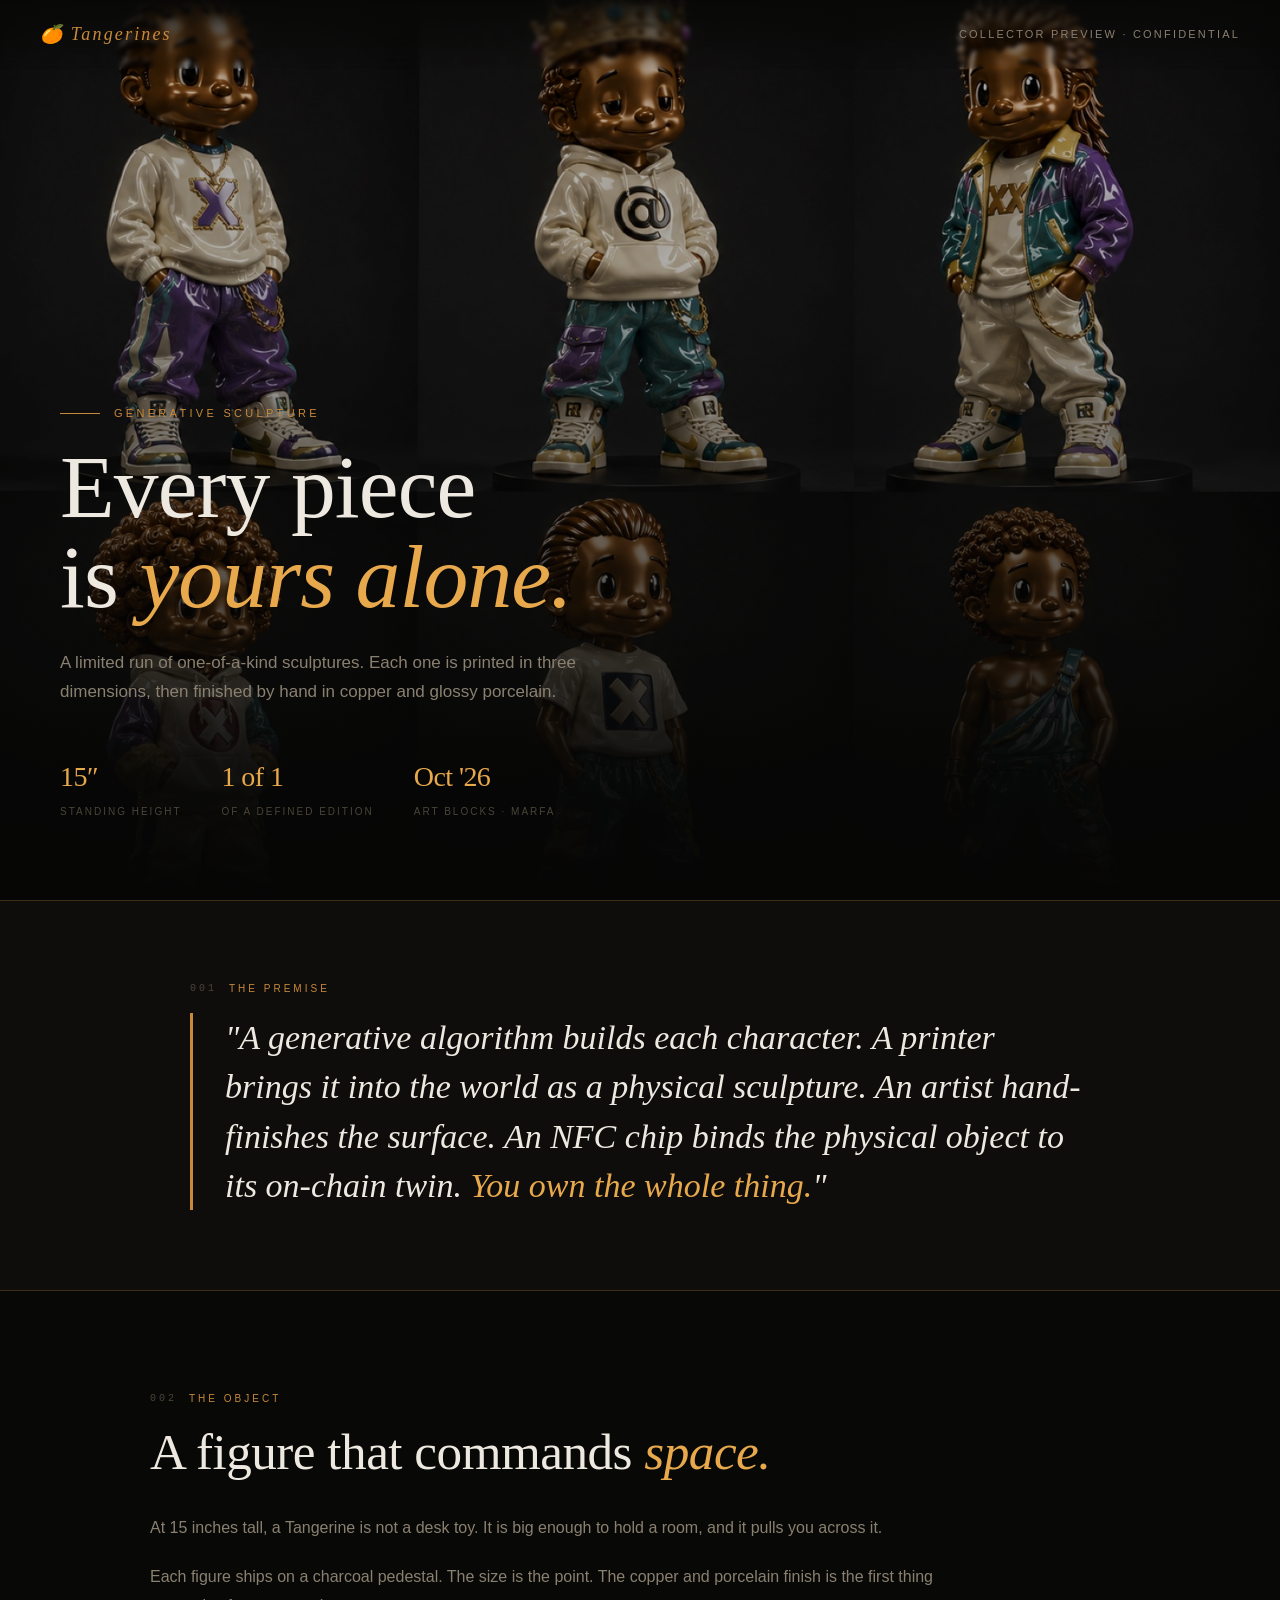
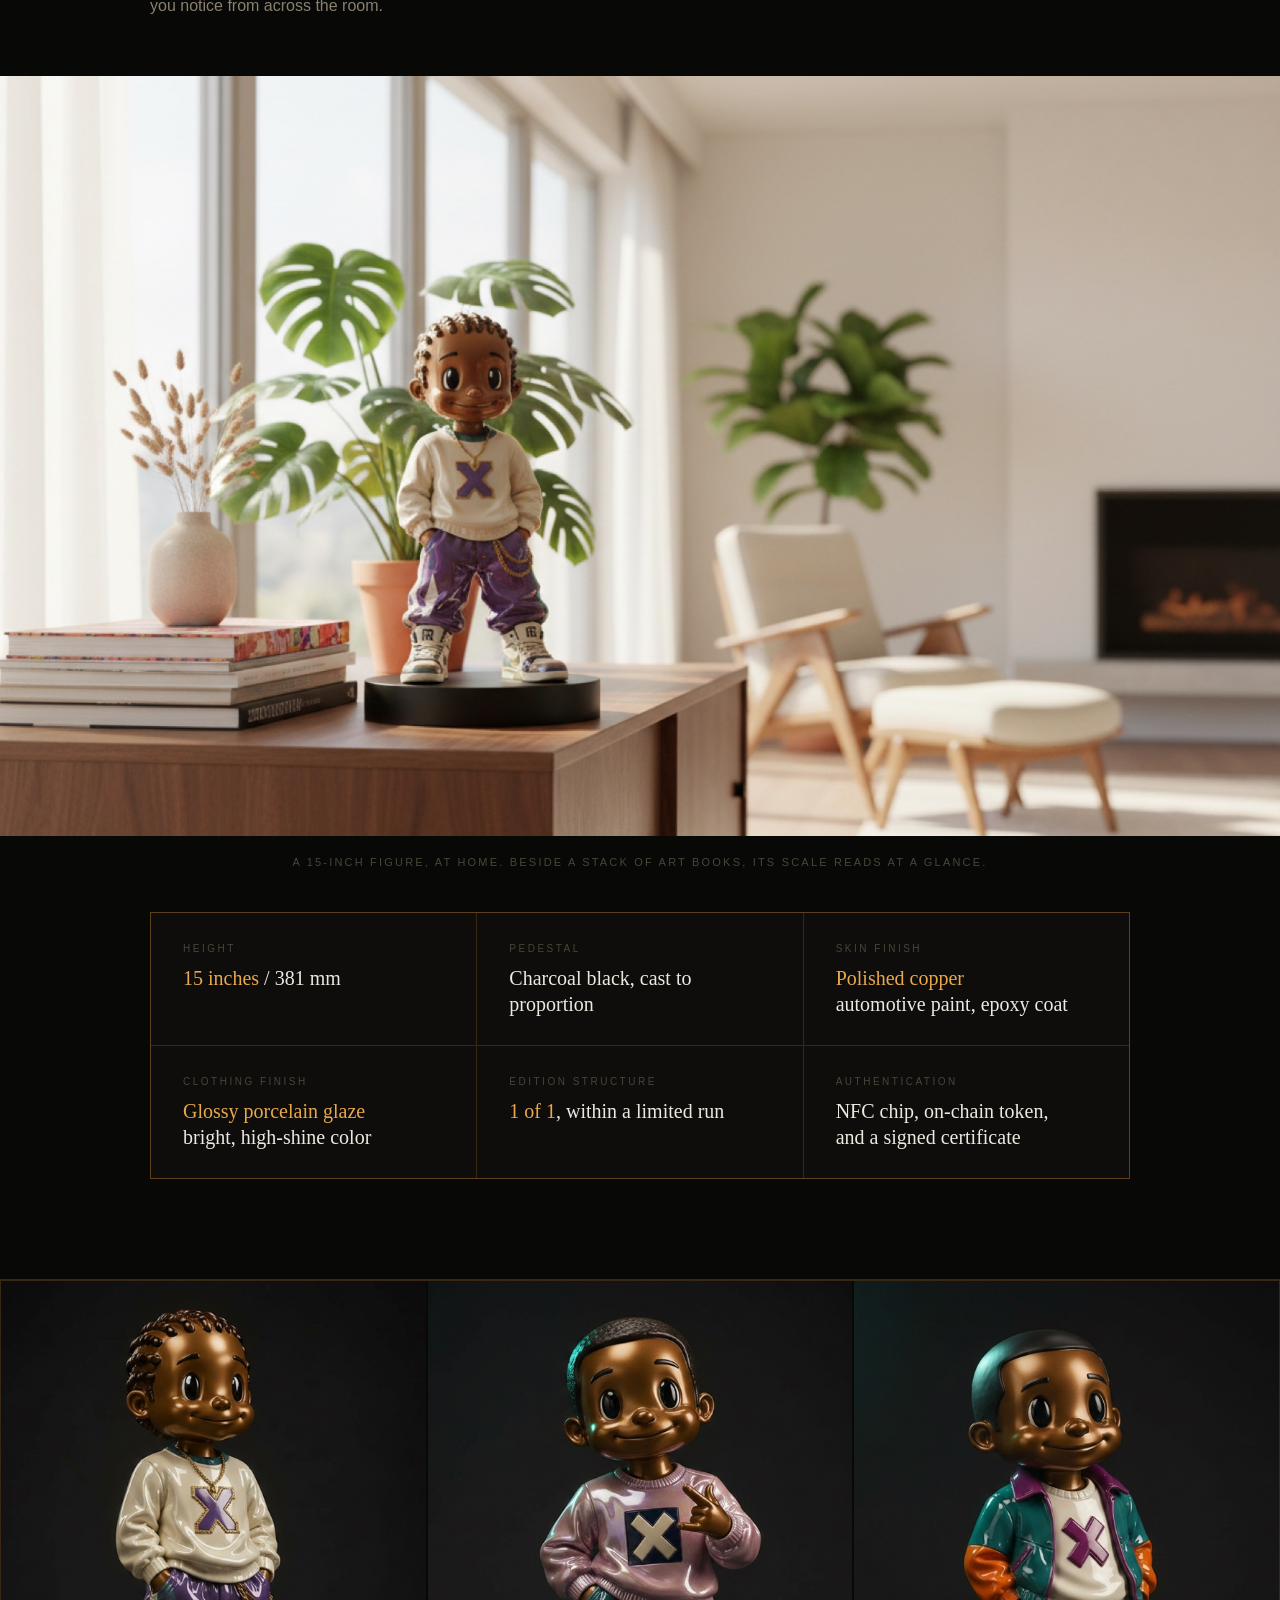
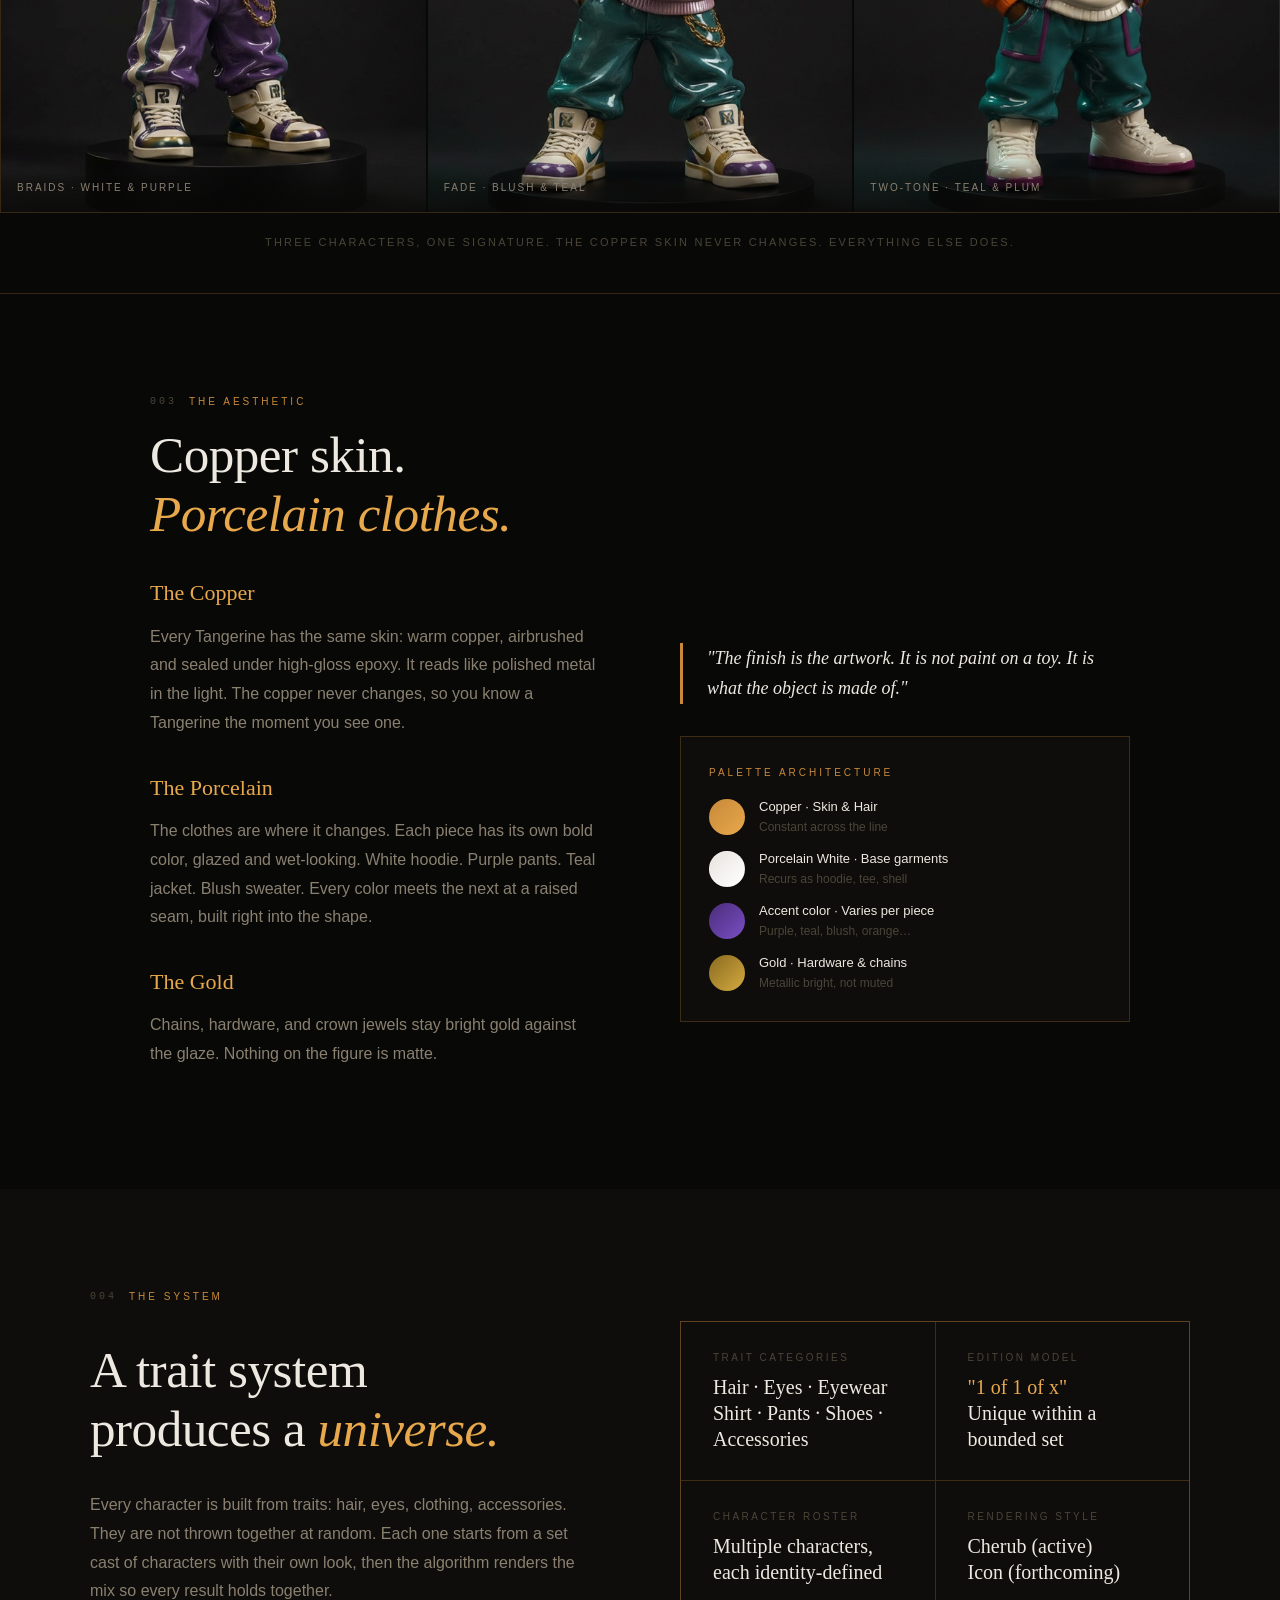
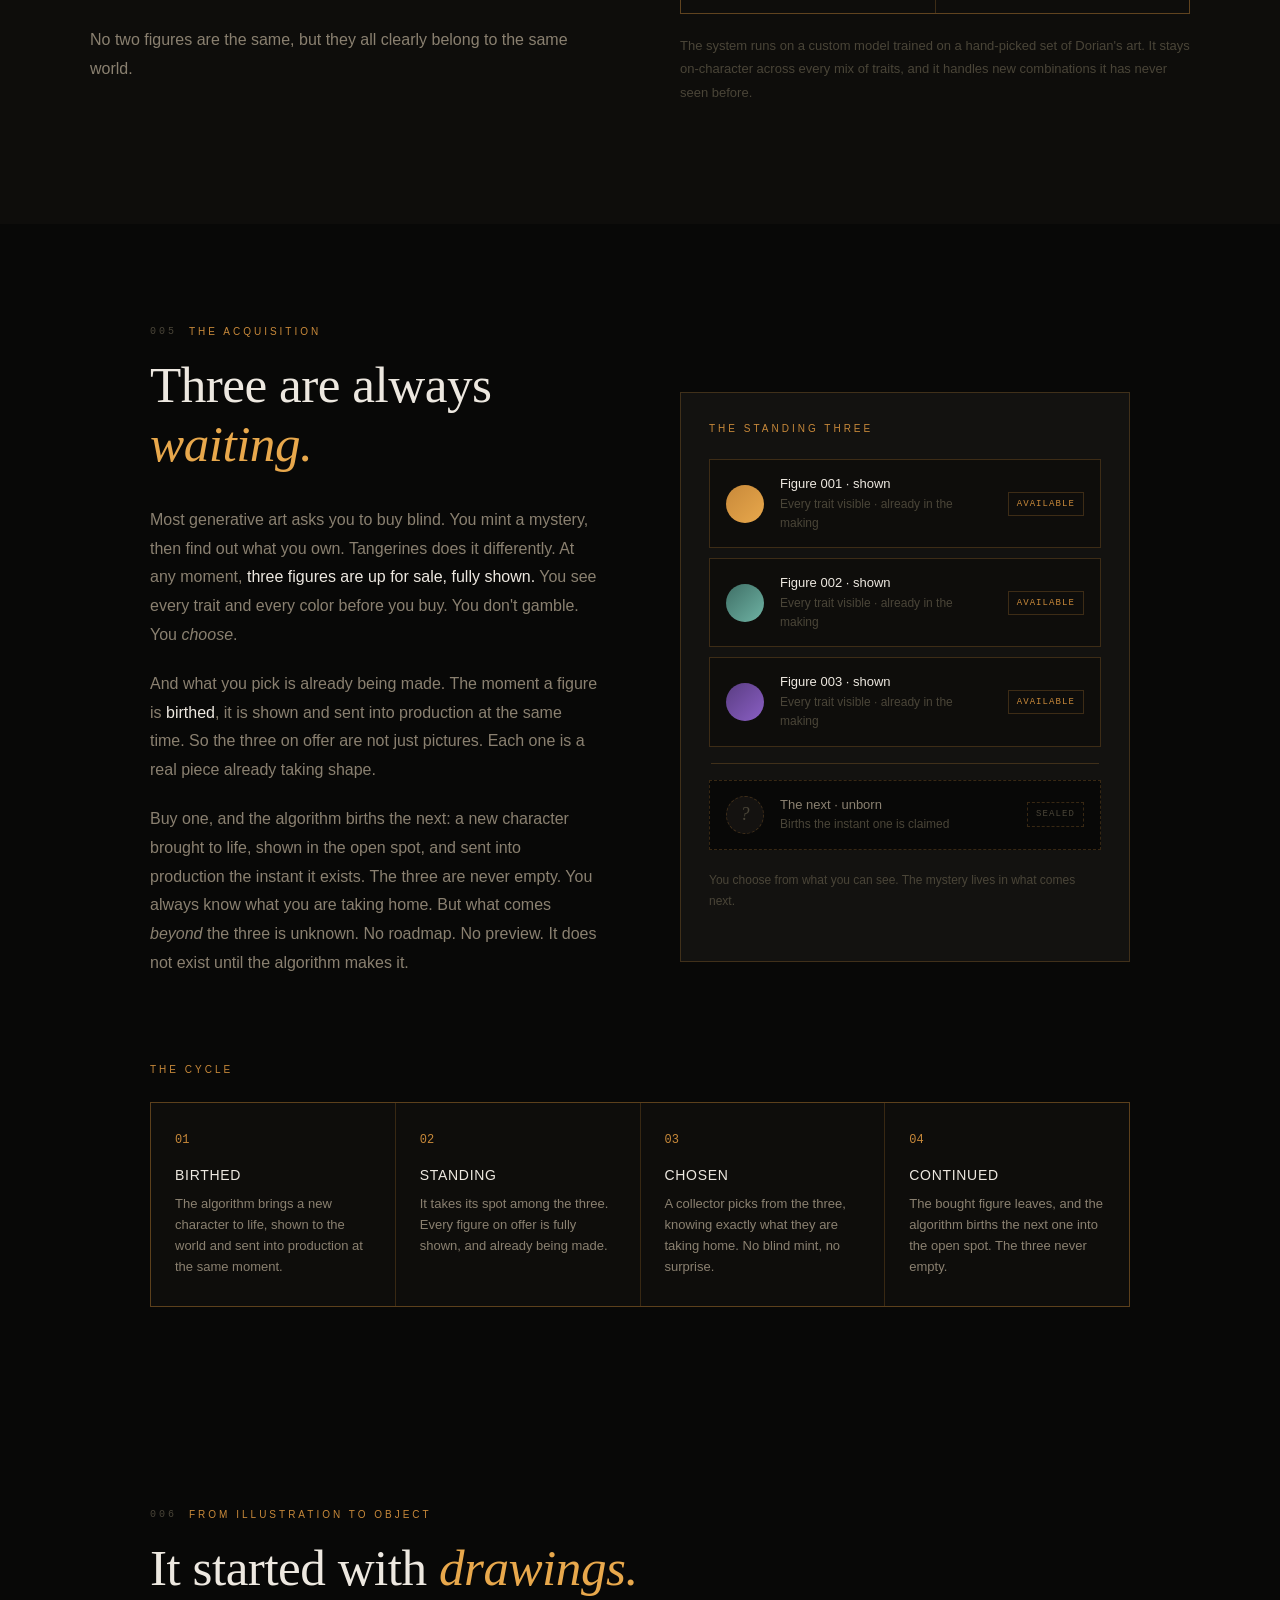
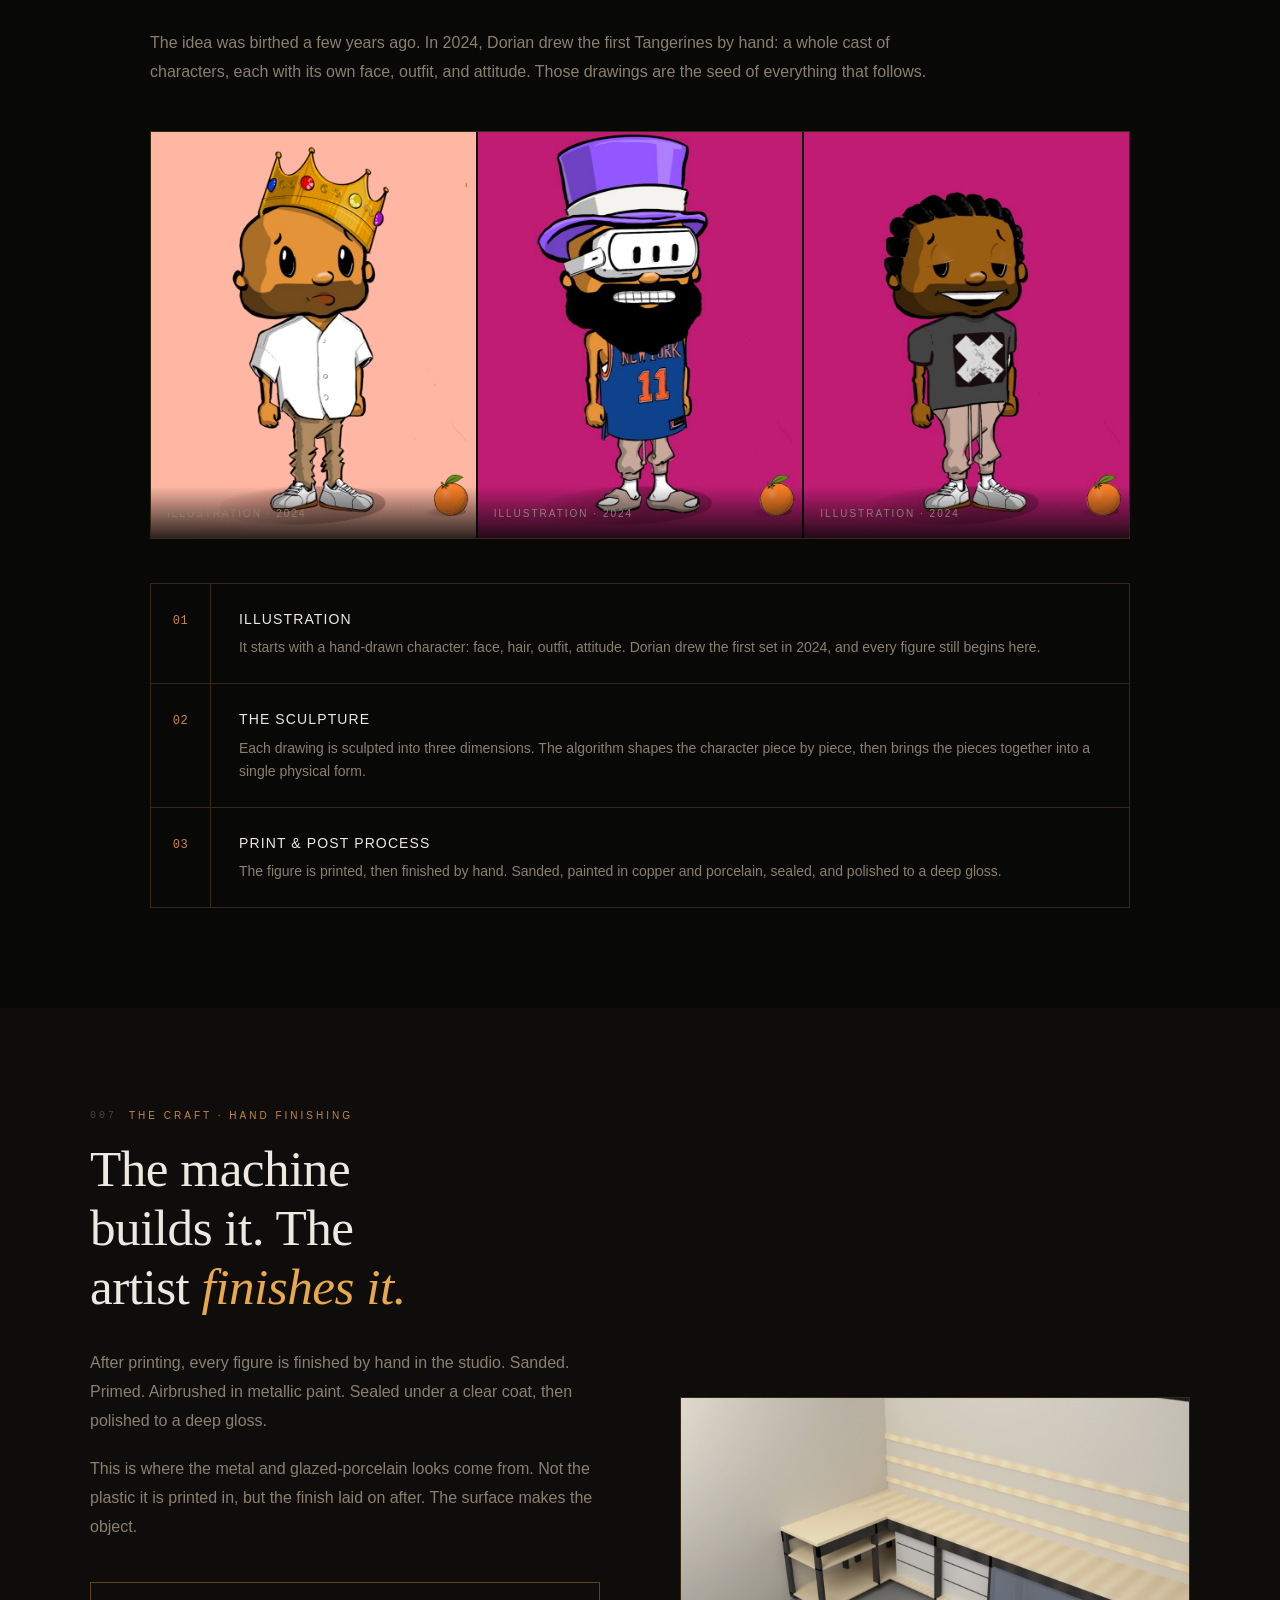
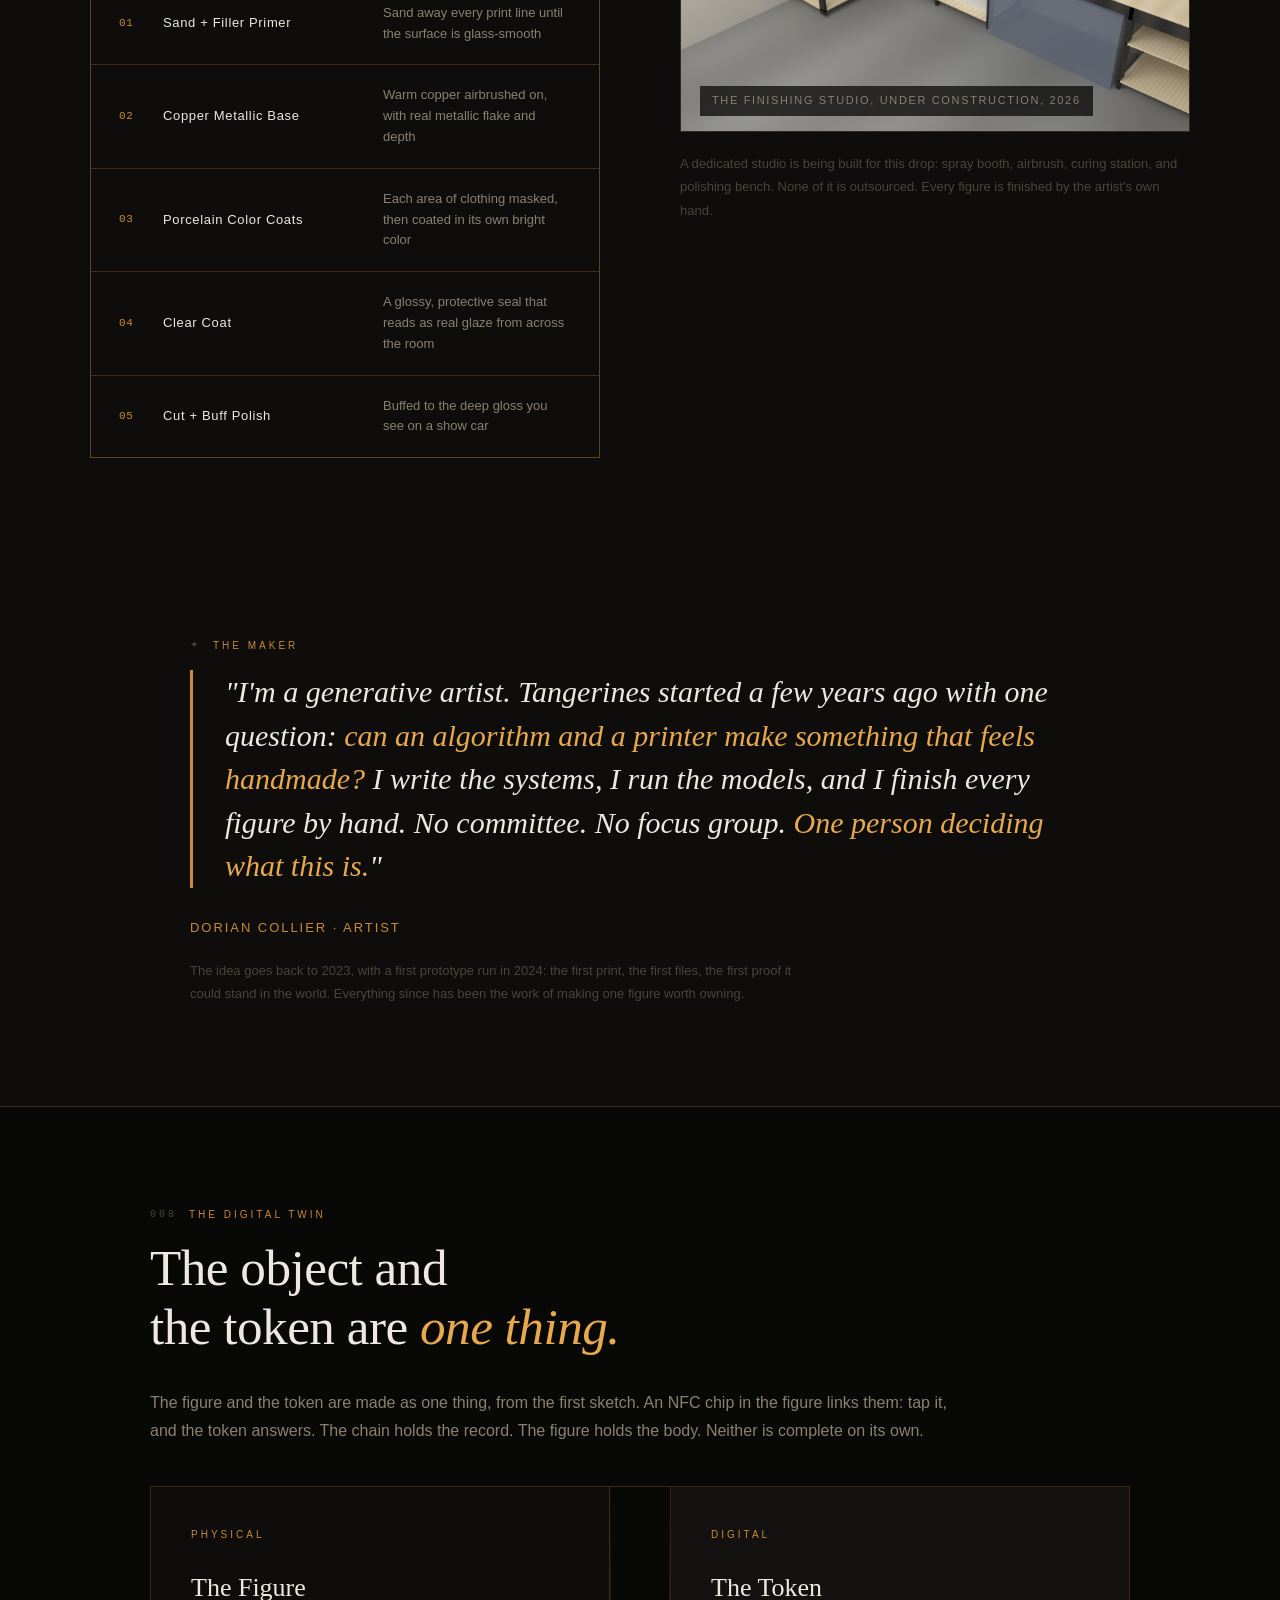
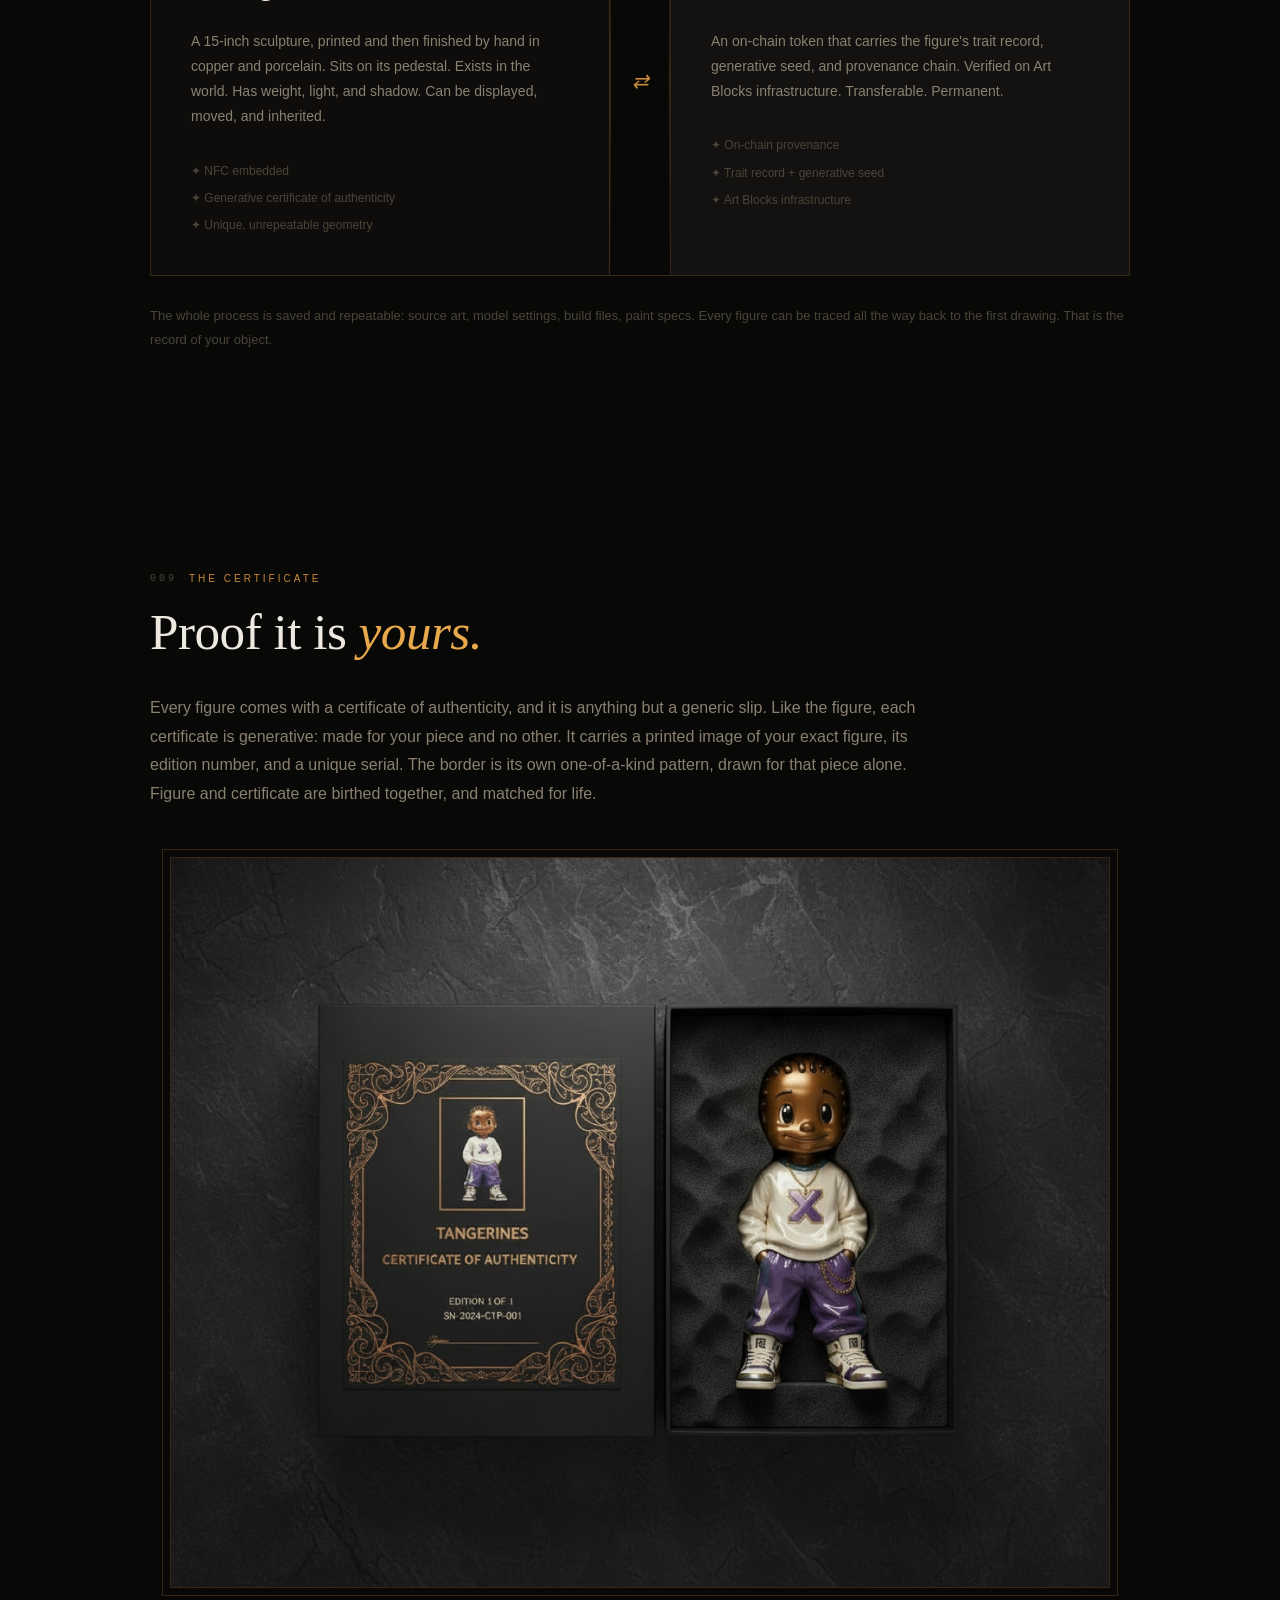
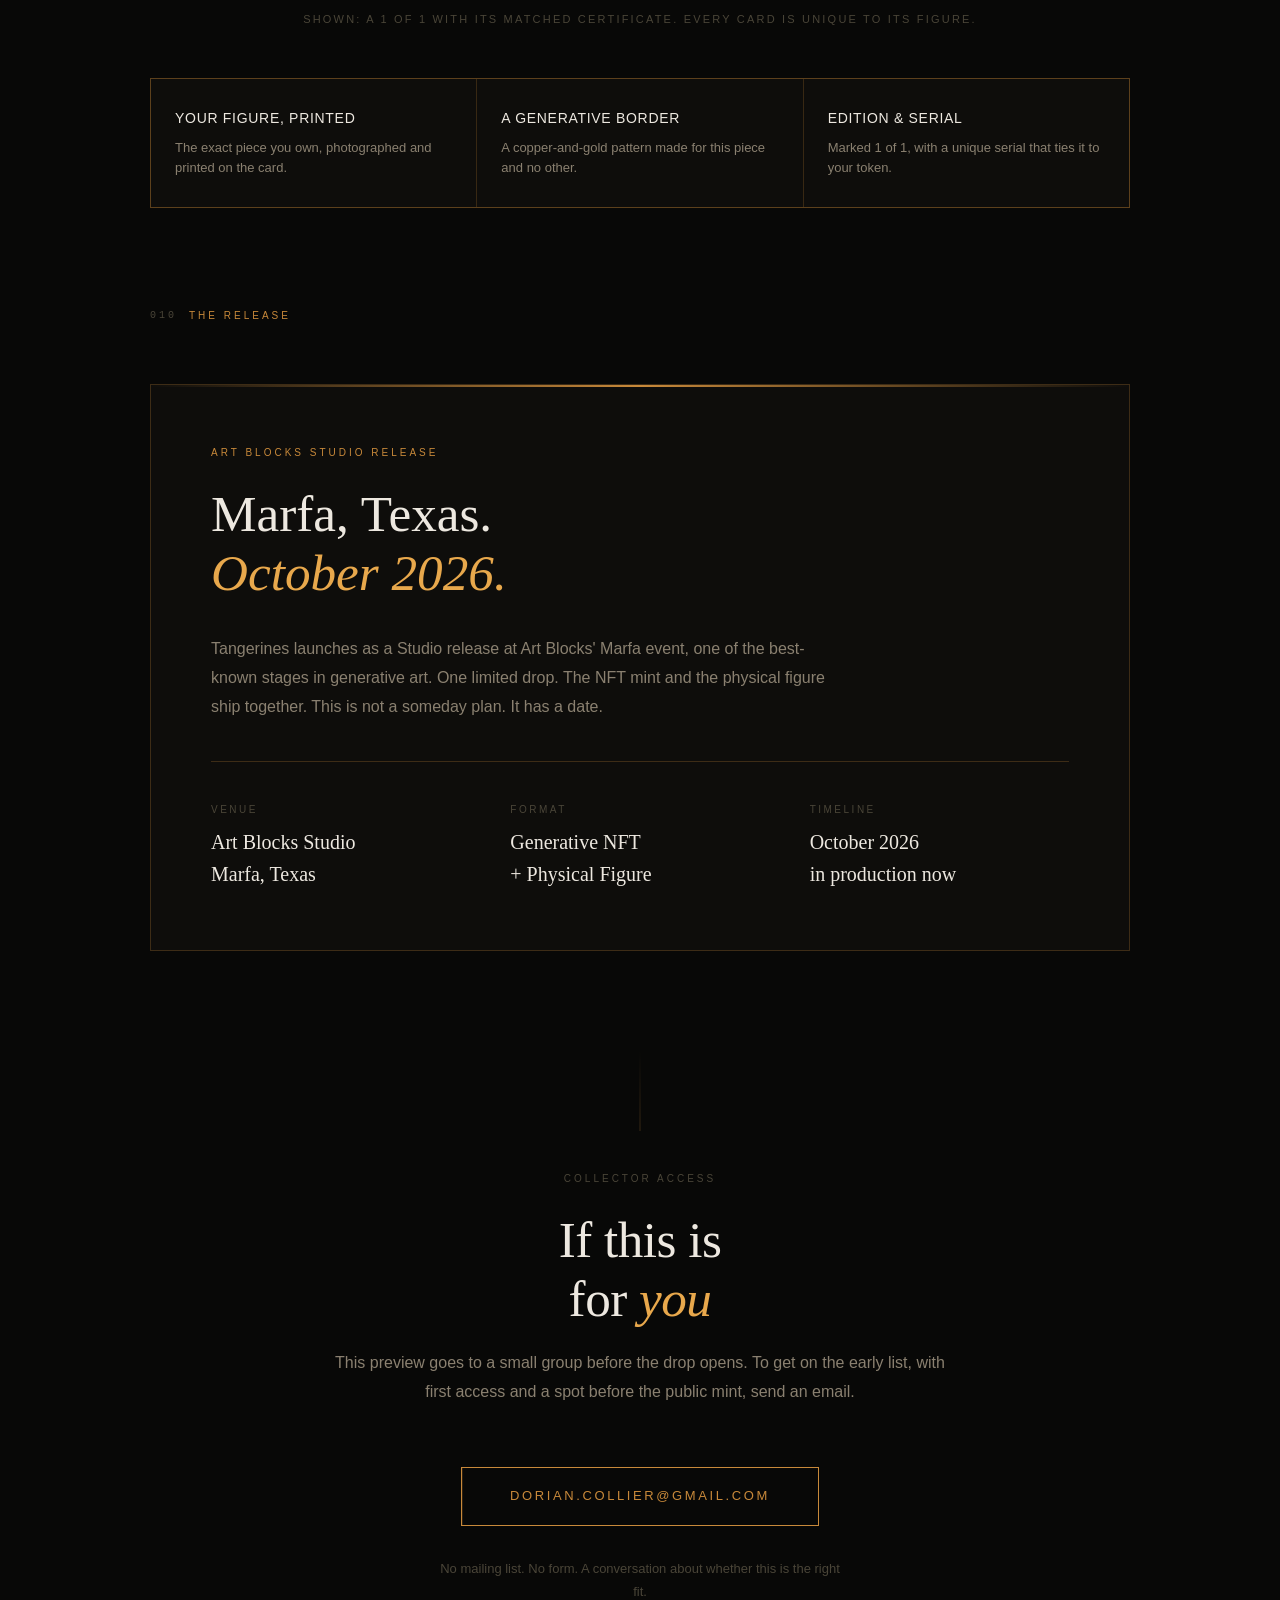
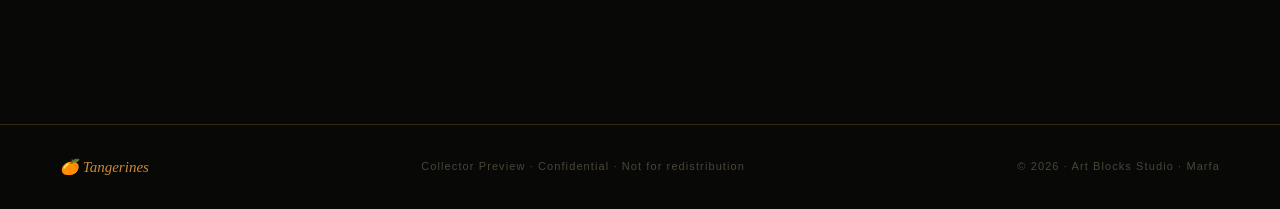
==== commit a64c3250: "Full-bleed mid-century room scene in Object section; premium sculpture language" ====
--- a/index.html
+++ b/index.html
@@ -282,6 +282,30 @@
     pointer-events: none;
   }
 
+  /* ── FULL-BLEED IMAGE ── */
+  .fullbleed {
+    width: 100vw;
+    margin-left: calc(50% - 50vw);
+    margin-top: 56px;
+    margin-bottom: 4px;
+  }
+  .fullbleed img {
+    width: 100%;
+    max-height: 760px;
+    object-fit: cover;
+    object-position: center 45%;
+    display: block;
+  }
+  .fullbleed-caption {
+    text-align: center;
+    font-size: 11px;
+    letter-spacing: 0.2em;
+    text-transform: uppercase;
+    color: var(--text-muted);
+    padding: 18px 24px 0;
+  }
+  .specs.specs-3 { grid-template-columns: repeat(3, 1fr); }
+
   /* ── SPECS GRID ── */
   .specs {
     display: grid;
@@ -645,7 +669,7 @@
     .two-col { grid-template-columns: 1fr; gap: 40px; }
     .two-col.reverse { direction: ltr; }
     .figure-row { grid-template-columns: 1fr; }
-    .specs { grid-template-columns: 1fr; }
+    .specs, .specs.specs-3 { grid-template-columns: 1fr; }
     .release-details { grid-template-columns: 1fr; gap: 24px; }
     .cycle-grid { grid-template-columns: 1fr 1fr; }
     .twin-visual { flex-direction: column; }
@@ -669,7 +693,7 @@
   <div class="hero-content">
     <div class="hero-eyebrow">Generative Sculpture</div>
     <h1>Every piece<br>is <em>yours alone.</em></h1>
-    <p class="hero-sub">A limited run of 3D-printed figures. Each one is one of a kind, and each one is finished by hand in copper and glossy porcelain.</p>
+    <p class="hero-sub">A limited run of one-of-a-kind sculptures. Each one is printed in three dimensions, then finished by hand in copper and glossy porcelain.</p>
     <div class="hero-meta">
       <div class="hero-stat">
         <div class="hero-stat-value">15″</div>
@@ -692,7 +716,7 @@
   <div class="statement-inner">
     <div class="section-label"><span>001</span> The Premise</div>
     <blockquote>
-      "A generative algorithm builds each character. A 3D printer realizes the geometry. An artist hand-finishes the surface. An NFC chip binds the physical object to its on-chain twin. <em>You own the whole thing.</em>"
+      "A generative algorithm builds each character. A printer brings it into the world as a physical sculpture. An artist hand-finishes the surface. An NFC chip binds the physical object to its on-chain twin. <em>You own the whole thing.</em>"
     </blockquote>
   </div>
 </div>
@@ -700,12 +724,15 @@
 <!-- ══════════════════════════════════════════ THE OBJECT -->
 <section>
   <div class="section-label"><span>002</span> The Object</div>
-  <div class="two-col">
-    <div>
-      <h2>A figure that<br>commands <em>space.</em></h2>
+  <h2>A figure that commands <em>space.</em></h2>
       <p class="wide">At 15 inches tall, a Tangerine is not a desk toy. It is big enough to hold a room, and it pulls you across it.</p>
       <p class="wide">Each figure ships on a charcoal pedestal. The size is the point. The copper and porcelain finish is the first thing you notice from across the room.</p>
-      <div class="specs">
+      <div class="fullbleed">
+        <img src="images/room.jpg" alt="A 15-inch Tangerines figure on a walnut credenza in a sunlit mid-century modern room, beside a stack of art books for scale" loading="lazy">
+        <div class="fullbleed-caption">A 15-inch figure, at home. Beside a stack of art books, its scale reads at a glance.</div>
+      </div>
+
+      <div class="specs specs-3">
         <div class="spec">
           <div class="spec-label">Height</div>
           <div class="spec-value"><em>15 inches</em> / 381 mm</div>
@@ -731,9 +758,7 @@
           <div class="spec-value">NFC chip, on-chain token,<br>and a signed certificate</div>
         </div>
       </div>
-    </div>
-    <div><!-- spacer for the specs grid visual weight --></div>
-  </div>
+
 </section>
 
 <!-- ══════════════════════════════════════════ FIGURE SHOWCASE -->
@@ -955,8 +980,8 @@
     <div class="process-step">
       <div class="process-num">02</div>
       <div class="process-body">
-        <div class="process-title">Into 3D</div>
-        <div class="process-desc">The algorithm turns the drawing into a 3D figure. It builds the character piece by piece, then fits the pieces into one solid form ready to print.</div>
+        <div class="process-title">The Sculpture</div>
+        <div class="process-desc">Each drawing is sculpted into three dimensions. The algorithm shapes the character piece by piece, then brings the pieces together into a single physical form.</div>
       </div>
     </div>
     <div class="process-step">
@@ -1038,7 +1063,7 @@
     <div class="twin-side left">
       <div class="twin-side-label">Physical</div>
       <h4>The Figure</h4>
-      <p>15-inch 3D-printed sculpture, hand-finished in copper and porcelain. Sits on its pedestal. Exists in the world. Has weight, light, shadow. Can be displayed, moved, inherited.</p>
+      <p>A 15-inch sculpture, printed and then finished by hand in copper and porcelain. Sits on its pedestal. Exists in the world. Has weight, light, and shadow. Can be displayed, moved, and inherited.</p>
       <div style="margin-top: 16px; display: flex; flex-direction: column; gap: 8px;">
         <div style="font-size: 12px; color: var(--text-muted);">✦ NFC embedded</div>
         <div style="font-size: 12px; color: var(--text-muted);">✦ Generative certificate of authenticity</div>
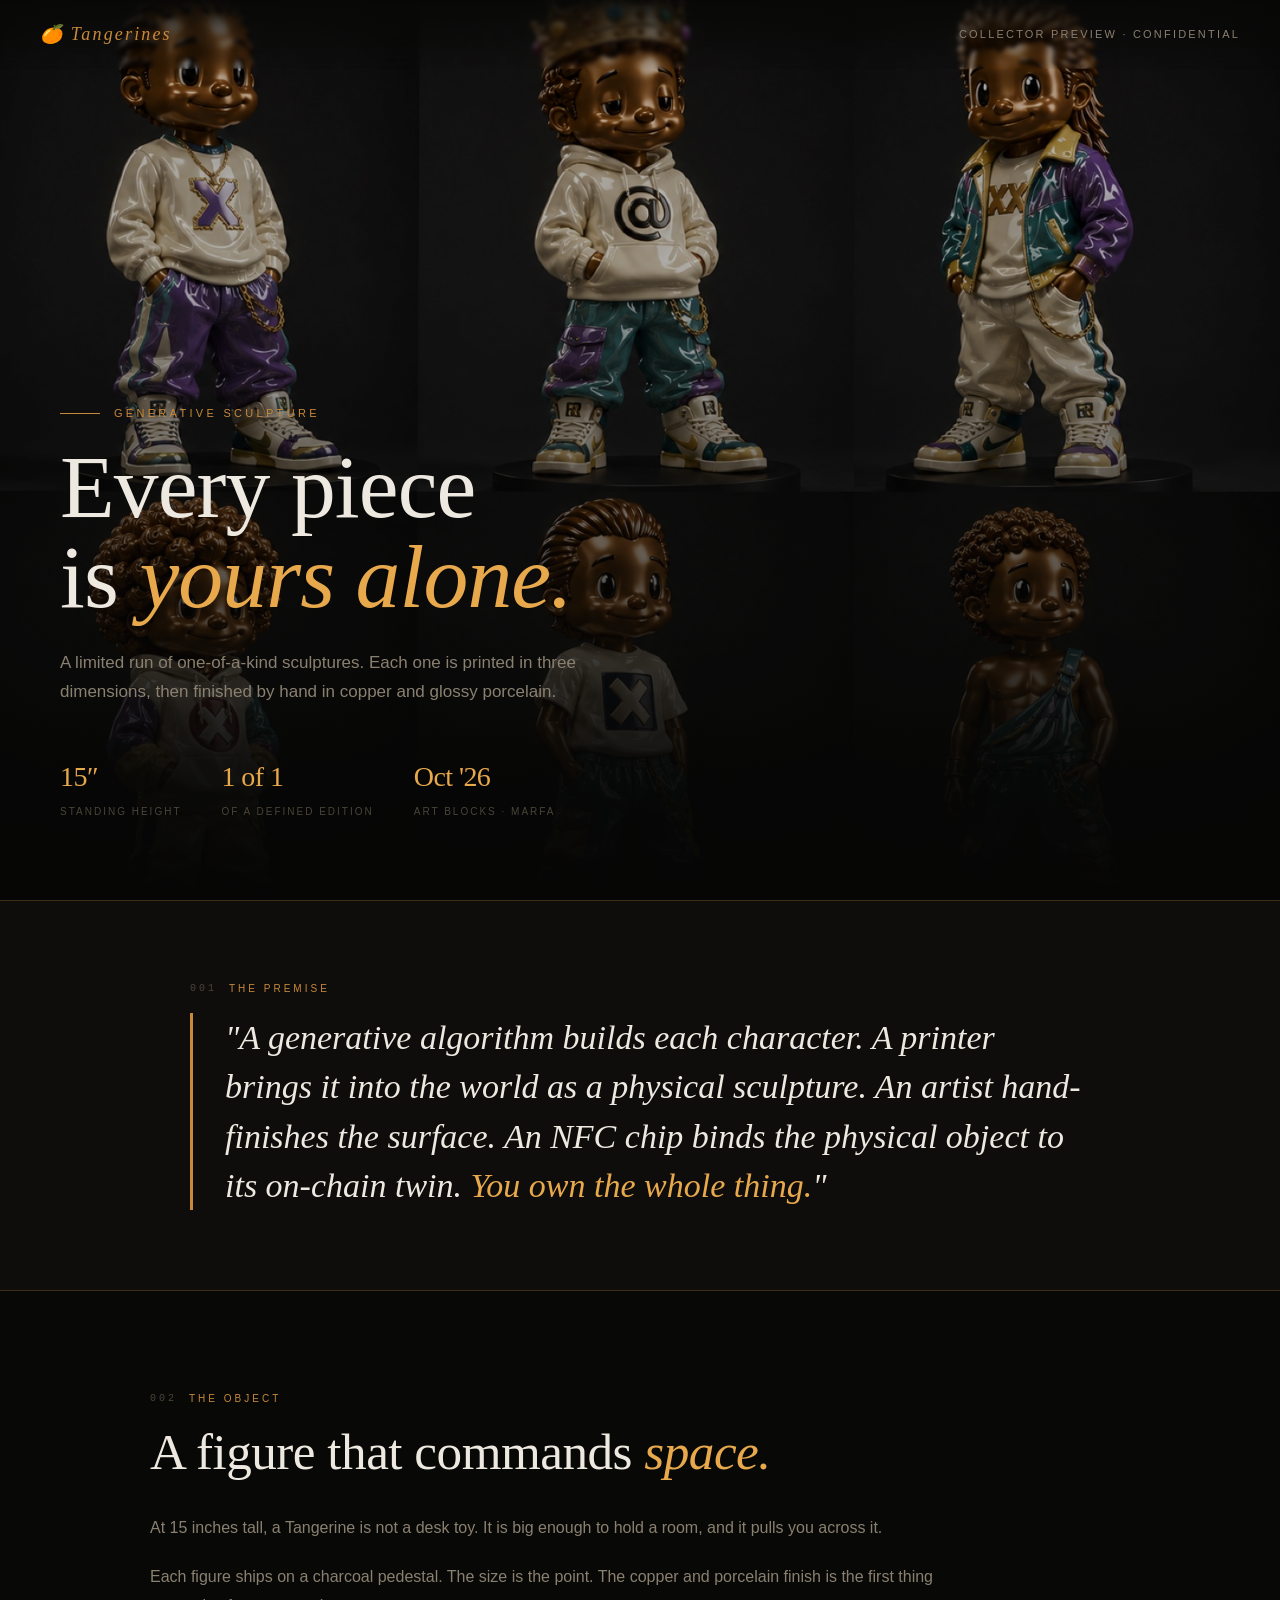
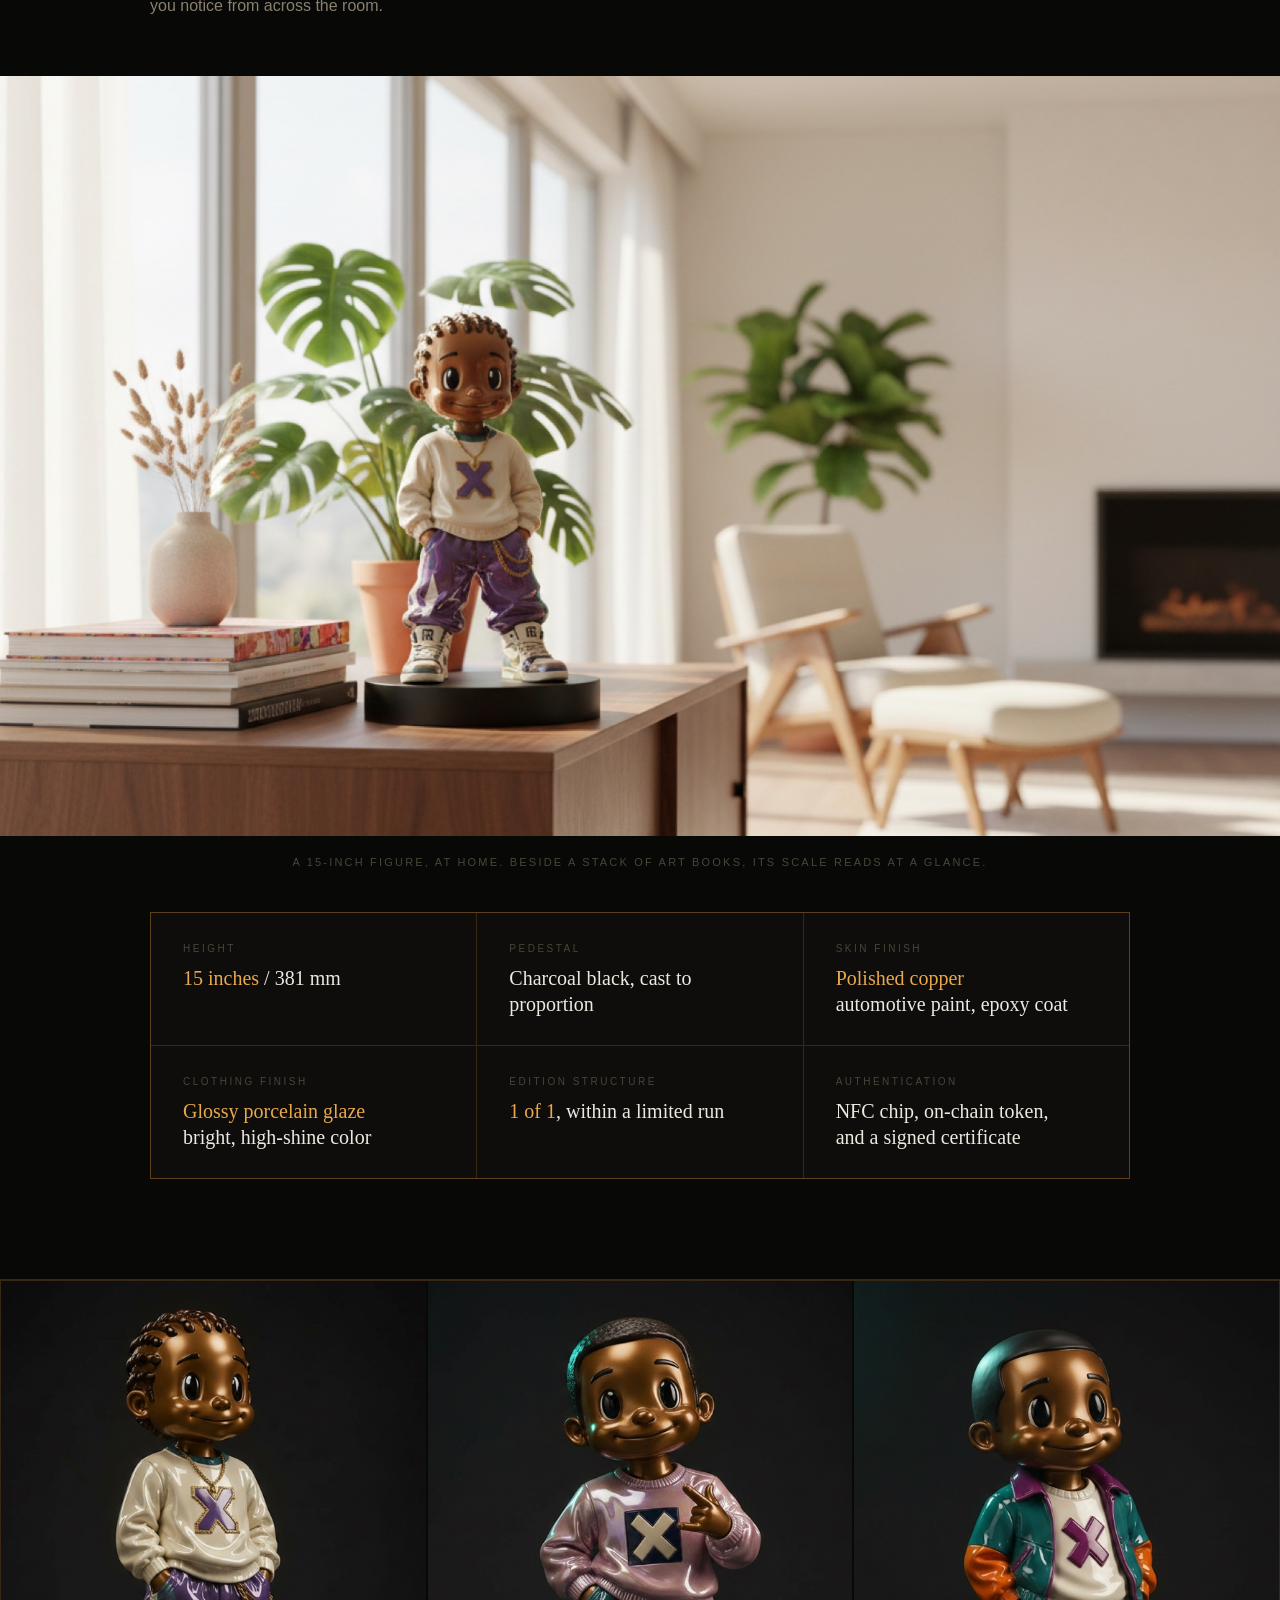
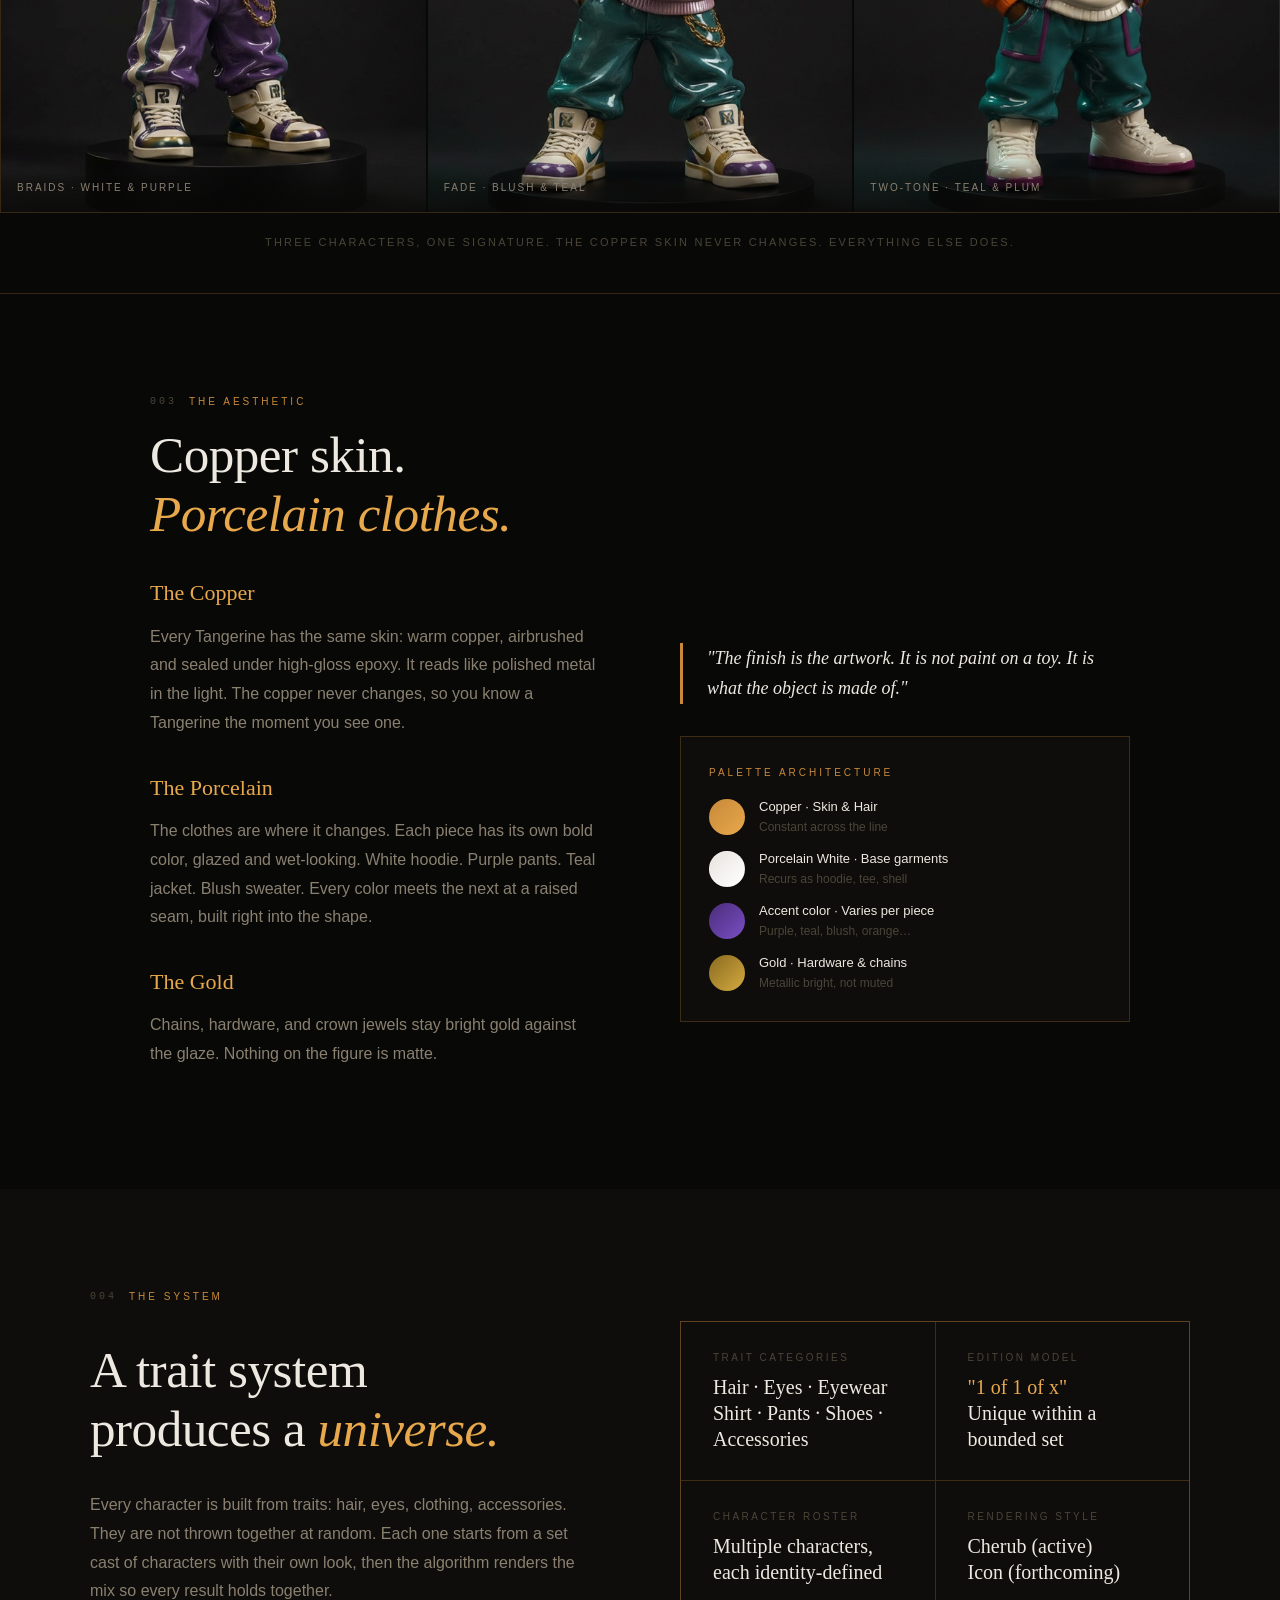
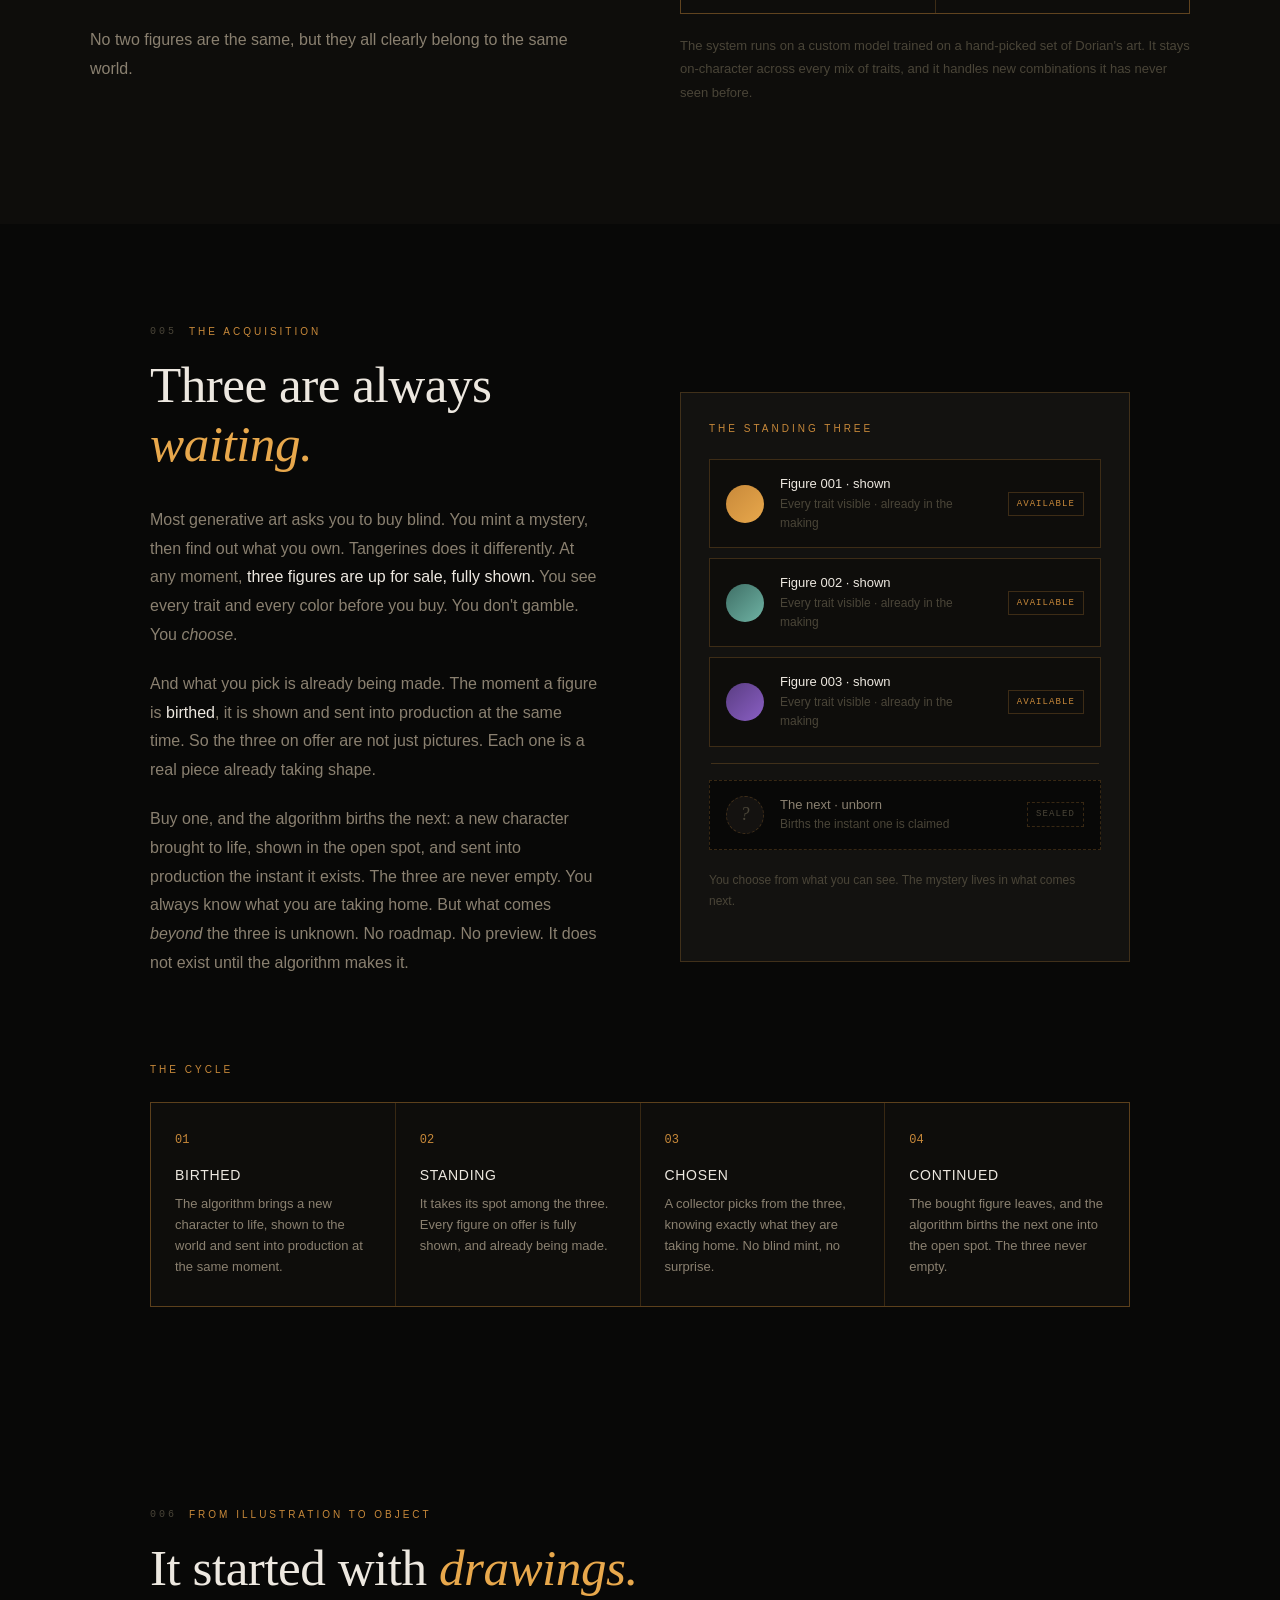
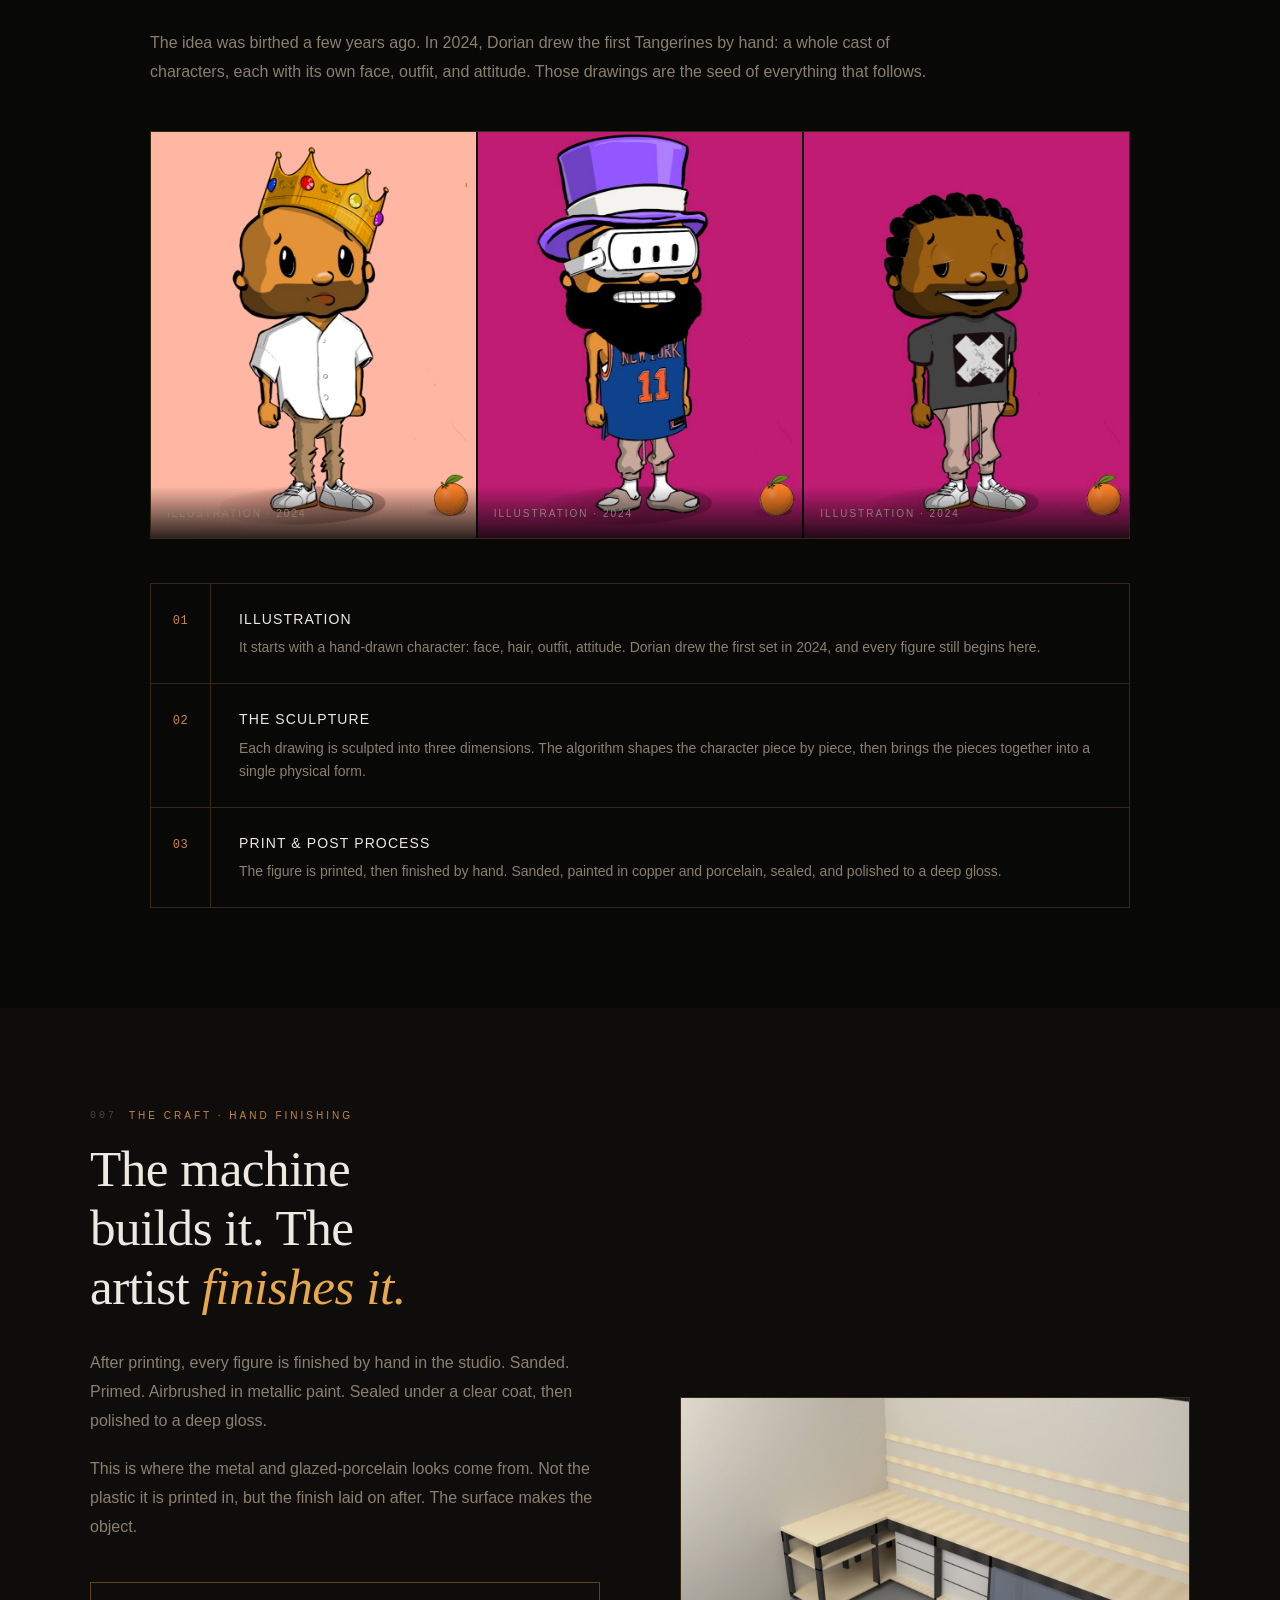
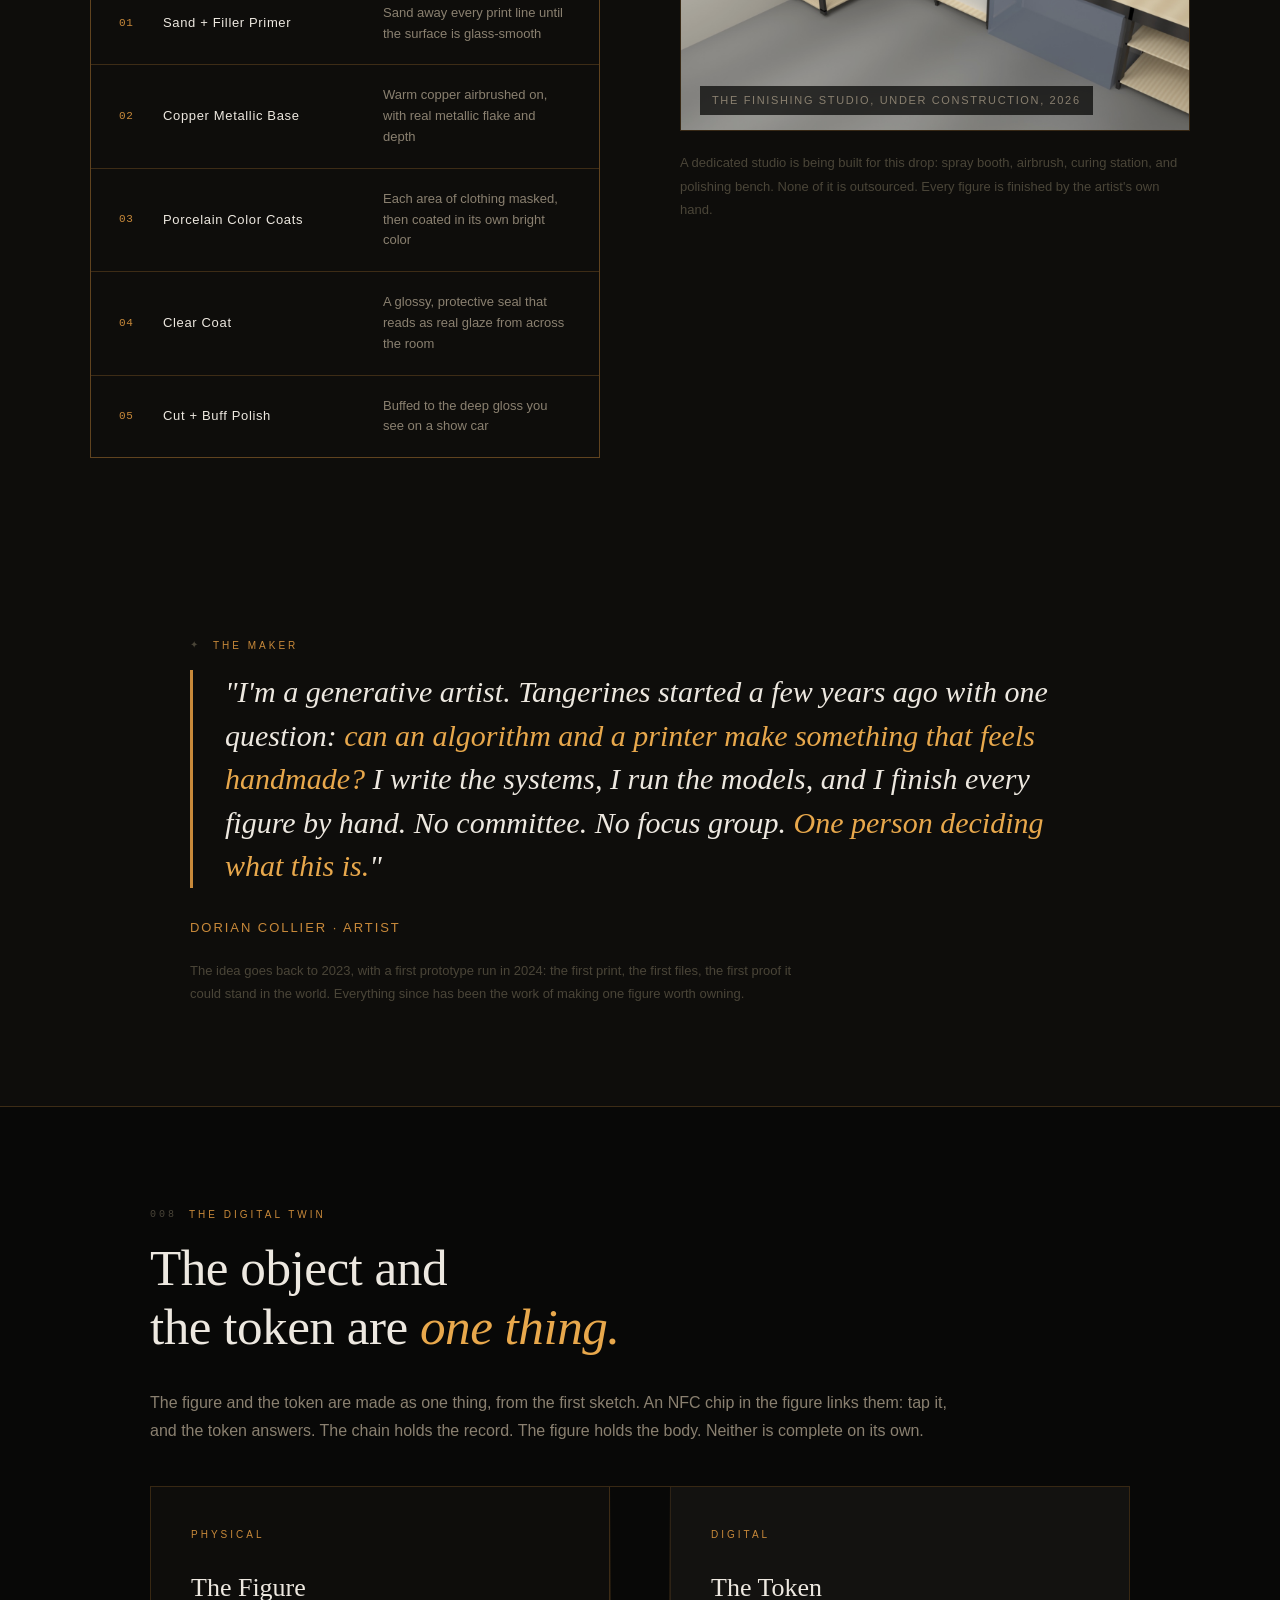
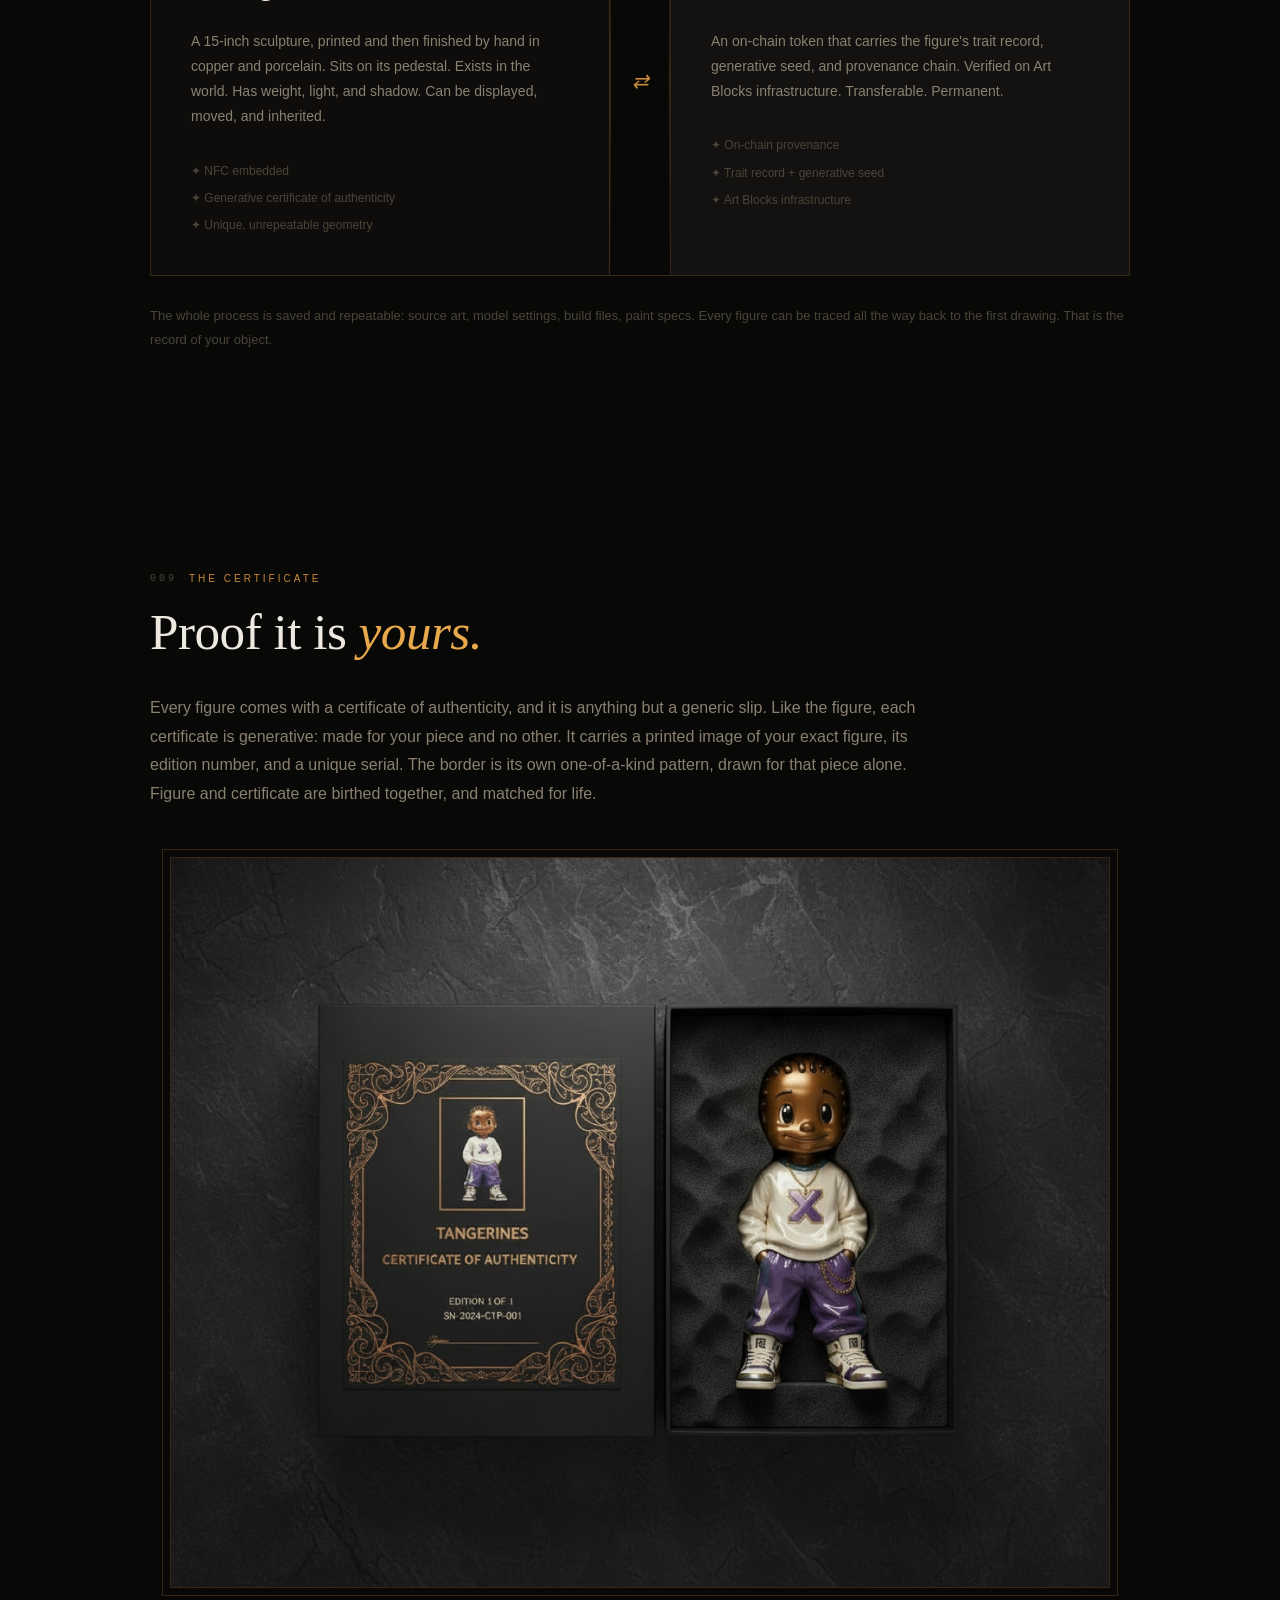
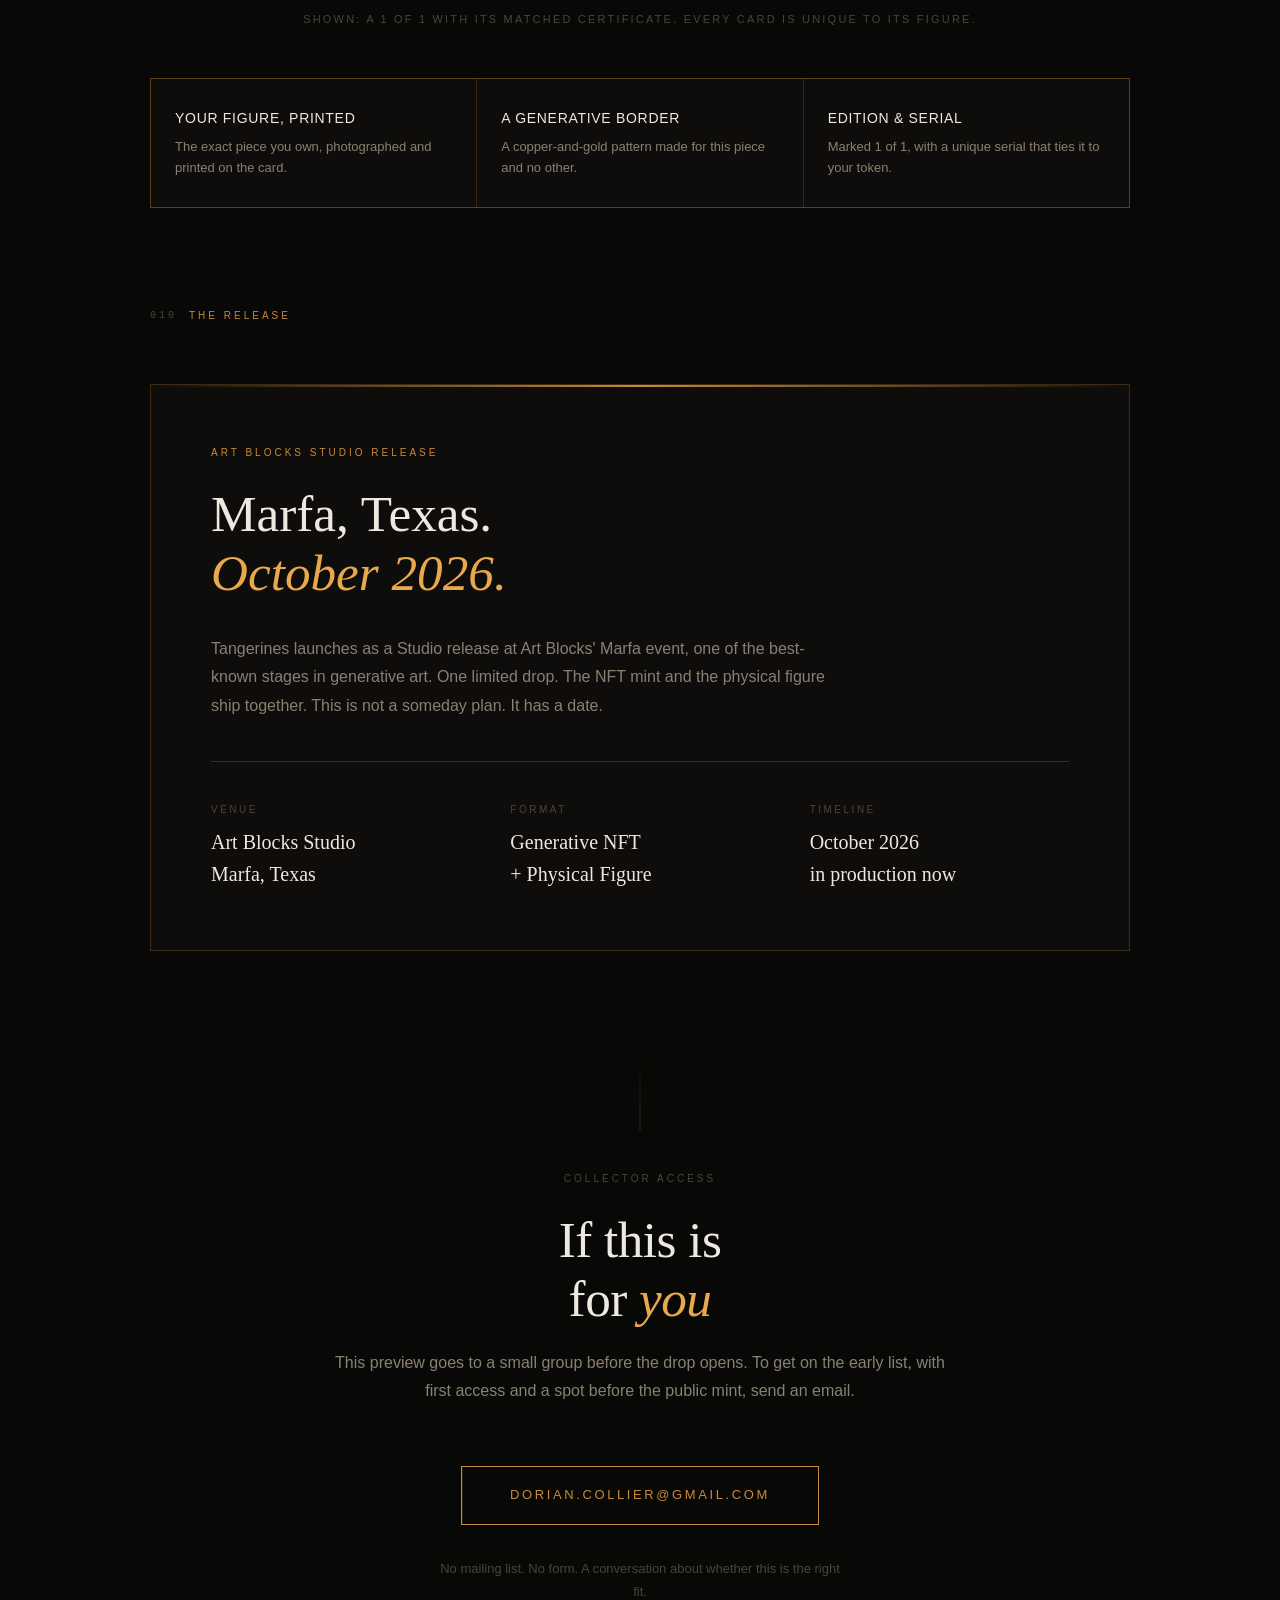
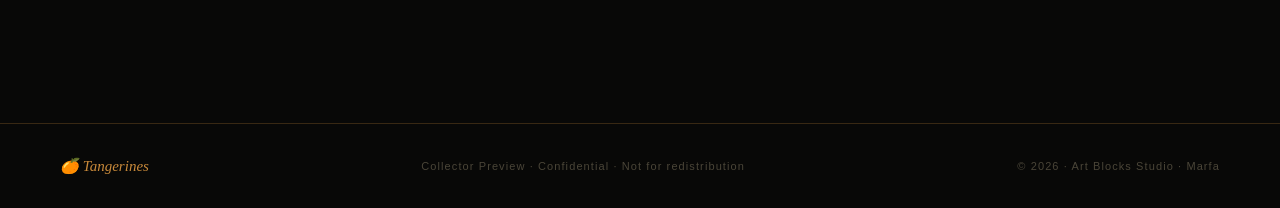
==== commit 01f03688: "Mobile-first responsive overhaul: fix grid overflow, breakpoints (768/480/360), reserve image space" ====
--- a/index.html
+++ b/index.html
@@ -22,6 +22,7 @@
   }
 
   * { box-sizing: border-box; margin: 0; padding: 0; }
+  img { max-width: 100%; }
 
   html { scroll-behavior: smooth; }
 
@@ -152,6 +153,8 @@
     max-width: none;
     padding-left: 0; padding-right: 0;
   }
+  .section-tinted { background: var(--bg2); max-width: none; }
+  .section-flush-top { padding-top: 0; }
 
   .section-label {
     font-size: 10px;
@@ -272,6 +275,8 @@
   .col-image img {
     width: 100%;
     display: block;
+    aspect-ratio: 1300 / 1011;
+    object-fit: cover;
     border: 1px solid var(--copper-border);
   }
   .col-image::before {
@@ -284,8 +289,10 @@
 
   /* ── FULL-BLEED IMAGE ── */
   .fullbleed {
+    position: relative;
+    left: 50%; right: 50%;
     width: 100vw;
-    margin-left: calc(50% - 50vw);
+    margin-left: -50vw; margin-right: -50vw;
     margin-top: 56px;
     margin-bottom: 4px;
   }
@@ -435,6 +442,8 @@
   .shop-image-wrap img {
     width: 100%;
     display: block;
+    aspect-ratio: 1400 / 918;
+    object-fit: cover;
     filter: brightness(0.9);
     border: 1px solid var(--copper-border);
   }
@@ -600,6 +609,8 @@
   .cta-section h2, .cta-section p { margin-left: auto; margin-right: auto; }
   .cta-email {
     display: inline-block;
+    max-width: 100%;
+    word-break: break-word;
     margin-top: 40px;
     padding: 18px 48px;
     border: 1px solid var(--copper);
@@ -663,19 +674,57 @@
 
   /* ── RESPONSIVE ── */
   @media (max-width: 768px) {
-    nav { padding: 16px 24px; }
-    section { padding: 70px 24px; }
-    .hero-content { padding: 0 24px 60px; }
+    nav { padding: 14px 20px; }
+    .nav-logo { font-size: 16px; }
+    .nav-tag { font-size: 9px; letter-spacing: 0.08em; }
+    section { padding: 64px 22px; }
+    .statement { padding: 60px 22px; }
+    .cta-section { padding: 88px 22px 80px; }
+    .hero-content { padding: 0 22px 56px; }
+    h1 { font-size: clamp(40px, 11vw, 56px); }
+    .hero-sub { font-size: 16px; }
+    .hero-meta { gap: 22px; flex-wrap: wrap; }
     .two-col { grid-template-columns: 1fr; gap: 40px; }
     .two-col.reverse { direction: ltr; }
     .figure-row { grid-template-columns: 1fr; }
     .specs, .specs.specs-3 { grid-template-columns: 1fr; }
     .release-details { grid-template-columns: 1fr; gap: 24px; }
-    .cycle-grid { grid-template-columns: 1fr 1fr; }
+    .cycle-grid { grid-template-columns: 1fr !important; }
     .twin-visual { flex-direction: column; }
     .twin-connector { width: 100%; height: 40px; }
-    .release-block { padding: 36px 24px; }
+    .twin-connector::before, .twin-connector::after { display: none; }
+    .twin-side { padding: 32px 24px; }
+    .release-block { padding: 34px 22px; }
+    .finish-layer { flex-direction: column; align-items: flex-start; gap: 6px; padding: 18px 22px; }
+    .finish-num { min-width: 0; }
+    .finish-name { min-width: 0; }
+    .fullbleed img { max-height: 62vh; }
     footer { flex-direction: column; gap: 12px; text-align: center; }
+  }
+
+  @media (max-width: 480px) {
+    nav { padding: 12px 16px; }
+    .nav-tag { font-size: 8px; letter-spacing: 0.06em; }
+    section { padding: 54px 18px; }
+    .statement { padding: 50px 18px; }
+    .cta-section { padding: 76px 18px 68px; }
+    .hero-content { padding: 0 20px 46px; }
+    h1 { font-size: 38px; }
+    h2 { font-size: 28px; }
+    .hero-sub { font-size: 15px; }
+    .hero-meta { gap: 16px; }
+    .hero-stat-value { font-size: 23px; }
+    .statement blockquote { font-size: 20px; padding-left: 18px; }
+    .release-title { font-size: 30px; }
+    .twin-side { padding: 24px 20px; }
+    .cta-email { padding: 16px 32px; letter-spacing: 0.15em; }
+  }
+
+  @media (max-width: 360px) {
+    .nav-logo { font-size: 15px; letter-spacing: 0.07em; }
+    .nav-tag { font-size: 7px; letter-spacing: 0.04em; }
+    .cta-email { padding: 14px 18px; font-size: 12px; letter-spacing: 0.08em; }
+    h1 { font-size: 34px; }
   }
 </style>
 </head>
@@ -835,7 +884,7 @@
 </section>
 
 <!-- ══════════════════════════════════════════ GENERATIVE SYSTEM -->
-<section style="background: var(--bg2); max-width: none; padding: 100px 60px;">
+<section class="section-tinted">
   <div style="max-width: 1100px; margin: 0 auto;">
     <div class="section-label"><span>004</span> The System</div>
     <div class="two-col">
@@ -995,7 +1044,7 @@
 </section>
 
 <!-- ══════════════════════════════════════════ THE CRAFT -->
-<section style="background: var(--bg2); max-width: none; padding: 100px 60px;">
+<section class="section-tinted">
   <div style="max-width: 1100px; margin: 0 auto;">
     <div class="section-label"><span>007</span> The Craft · Hand Finishing</div>
     <div class="two-col">
@@ -1113,7 +1162,7 @@
 </section>
 
 <!-- ══════════════════════════════════════════ THE RELEASE -->
-<section style="max-width: 1100px; margin: 0 auto; padding: 0 60px 100px;">
+<section class="section-flush-top">
   <div class="section-label"><span>010</span> The Release</div>
   <div class="release-block">
     <div class="release-kicker">Art Blocks Studio Release</div>
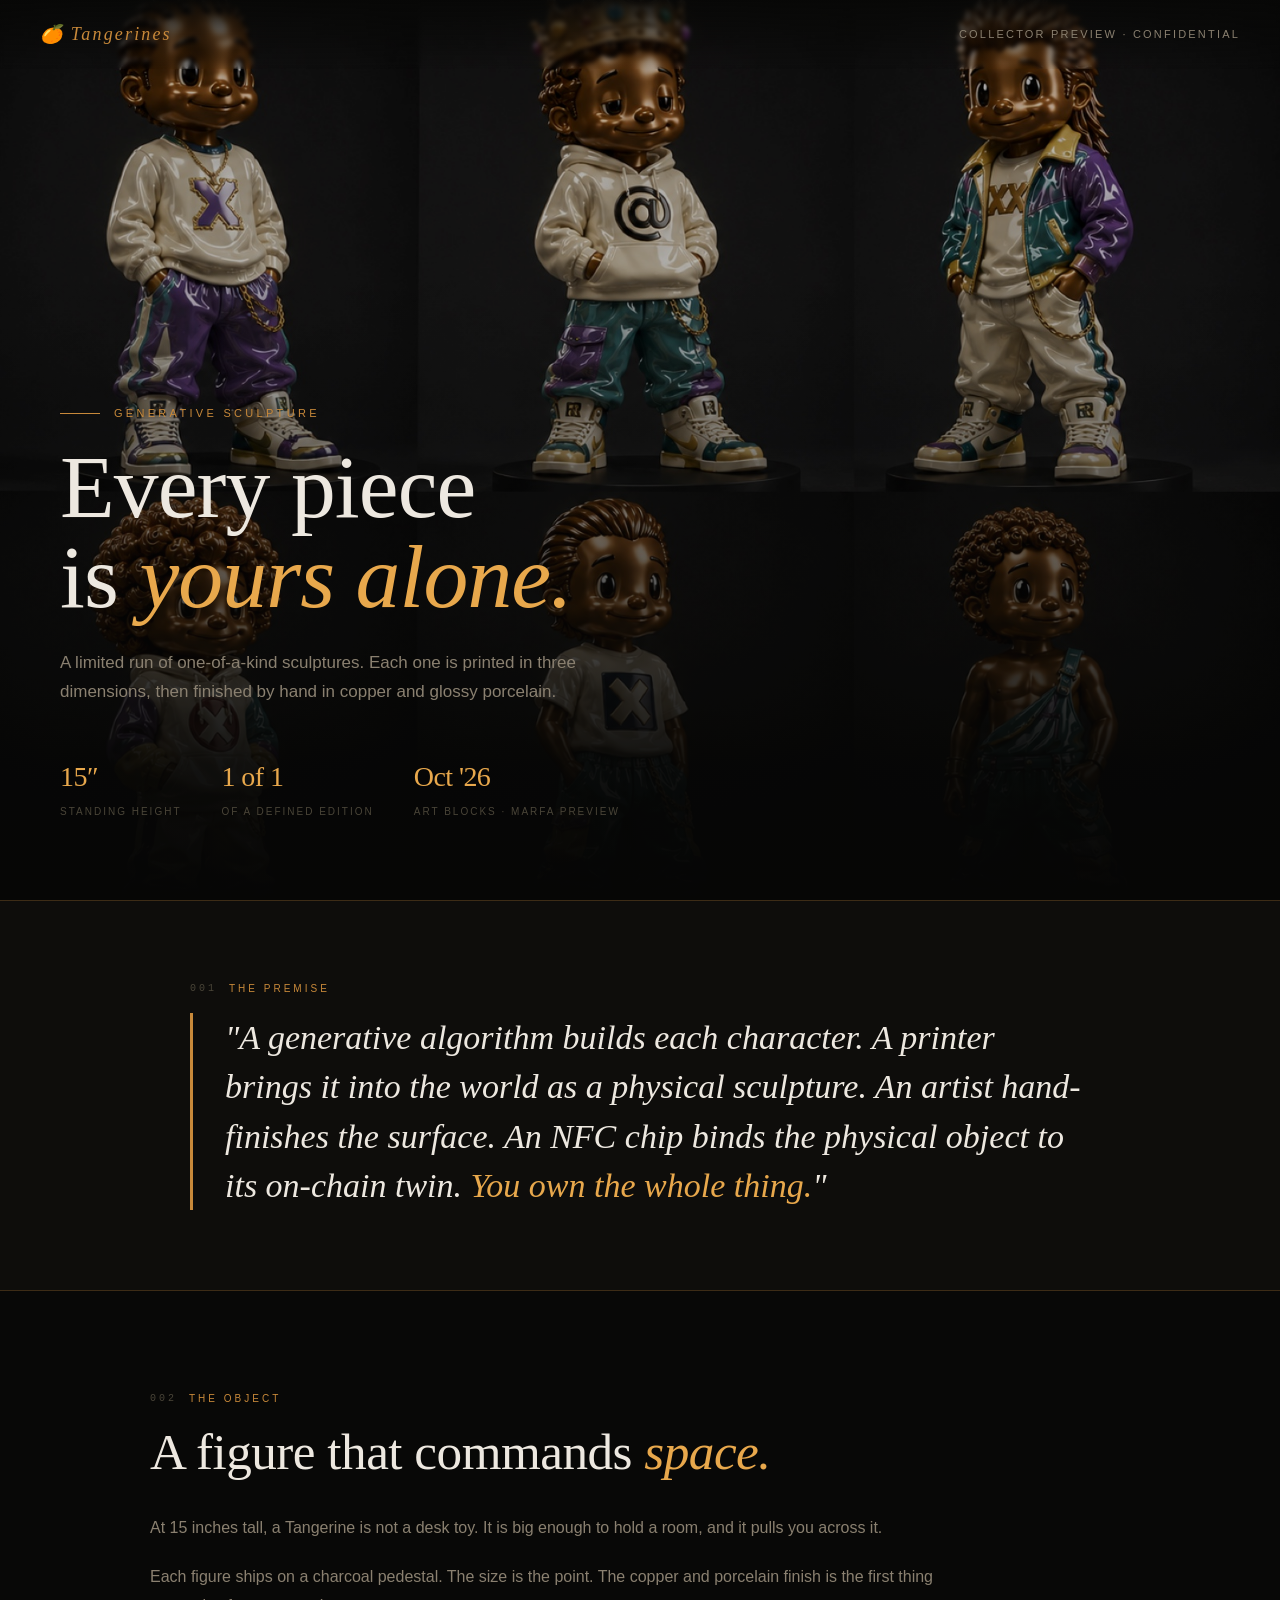
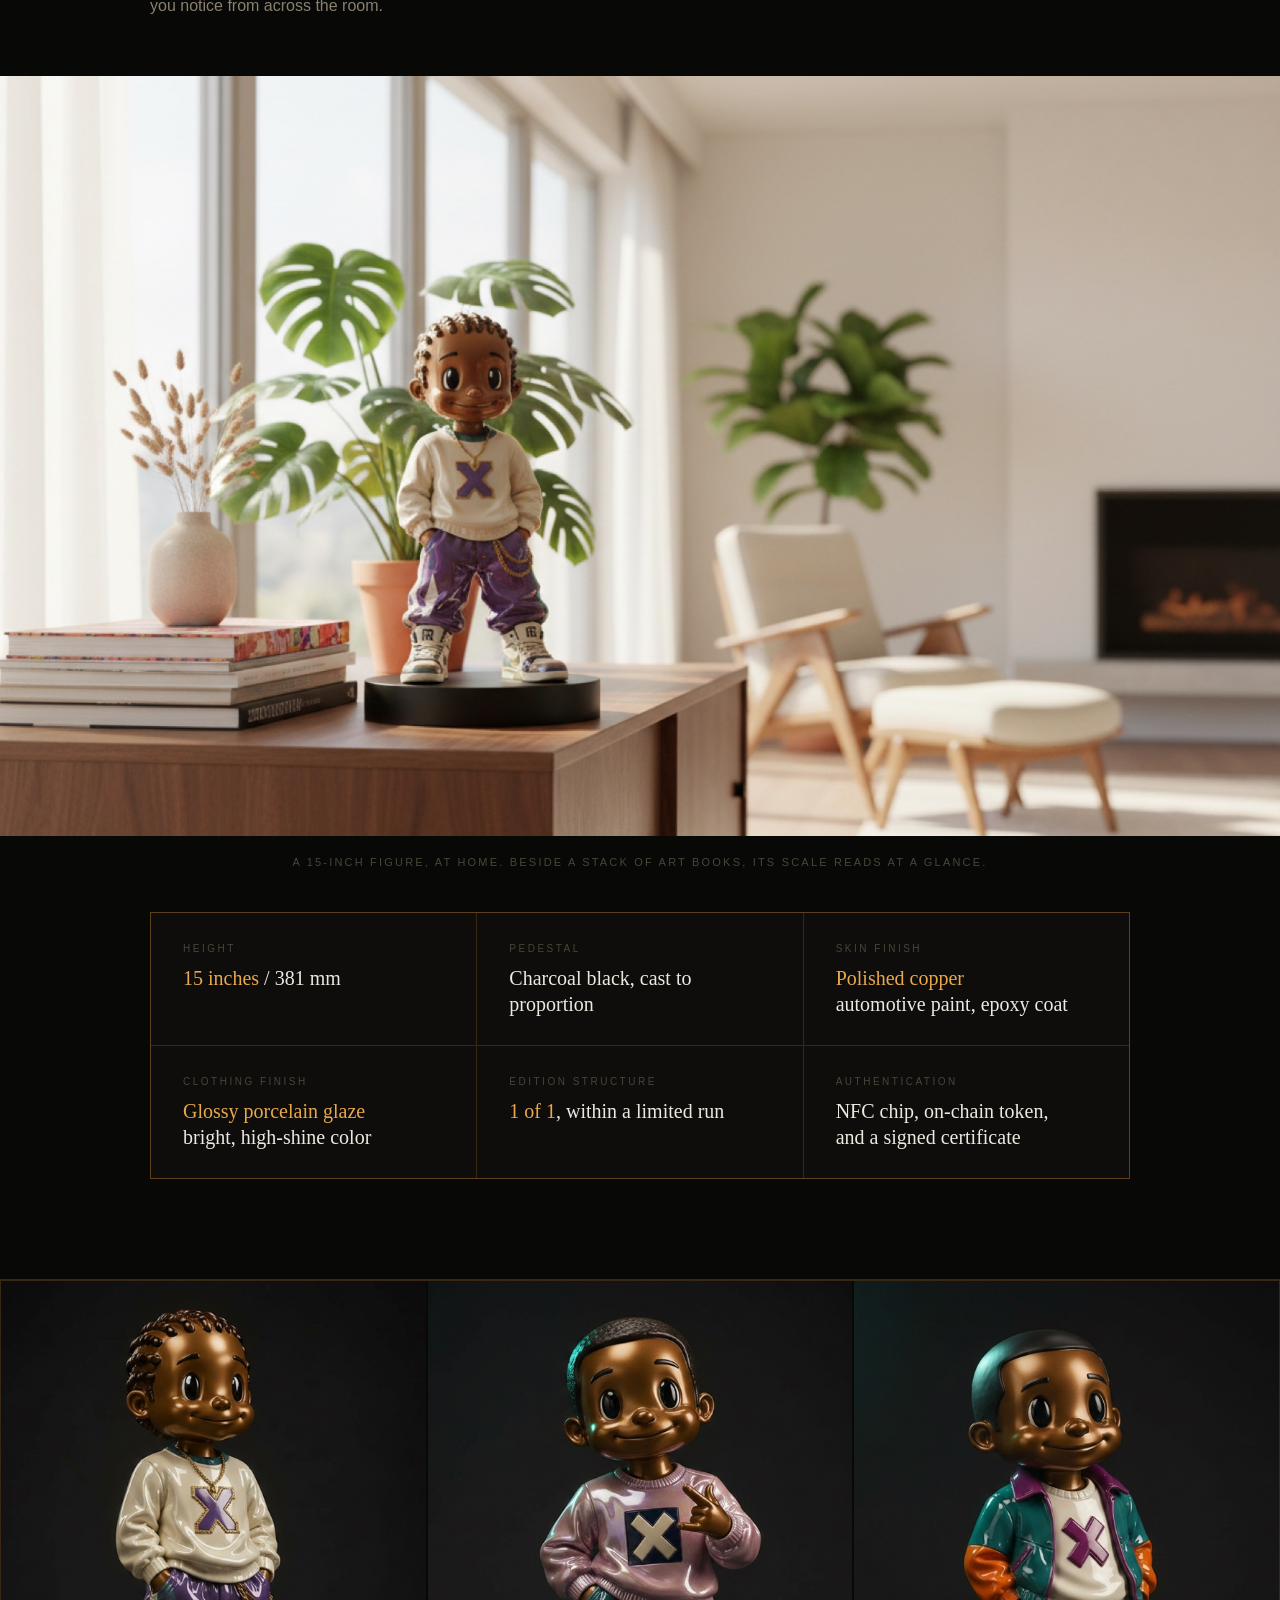
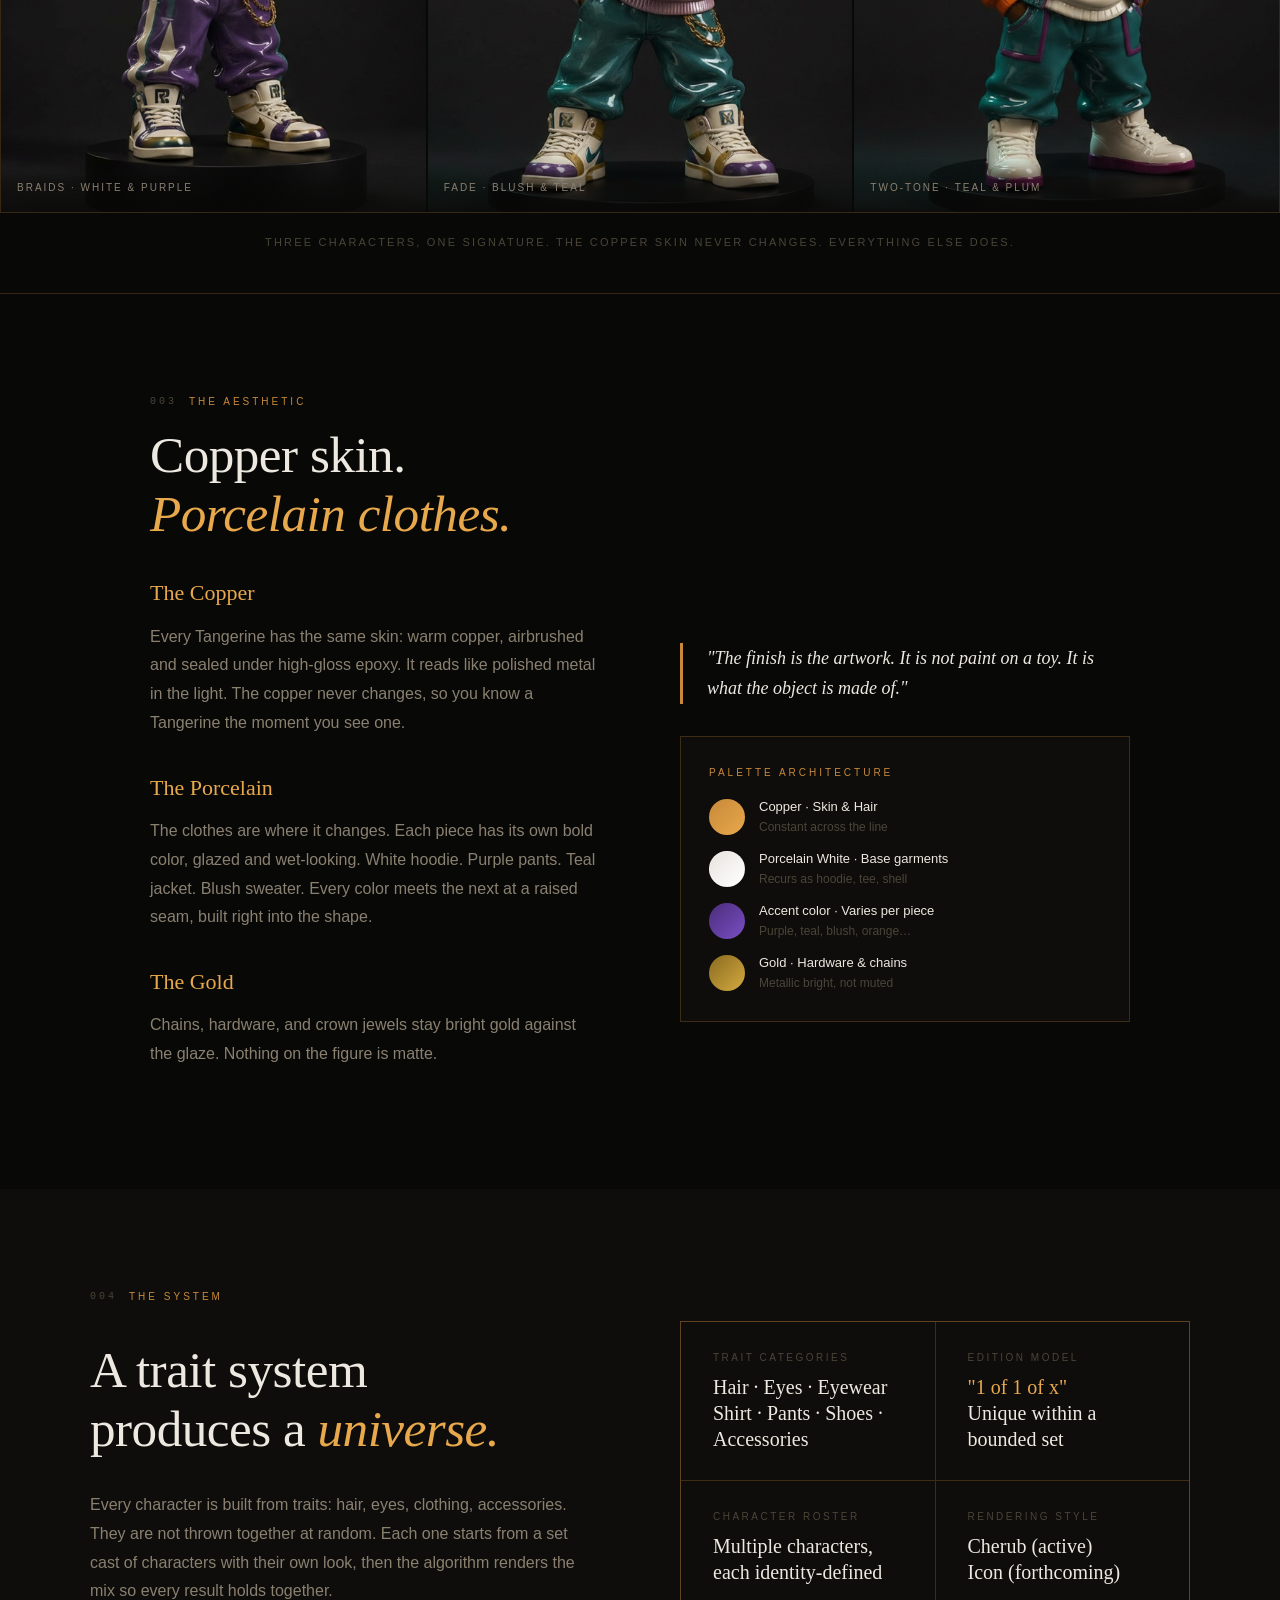
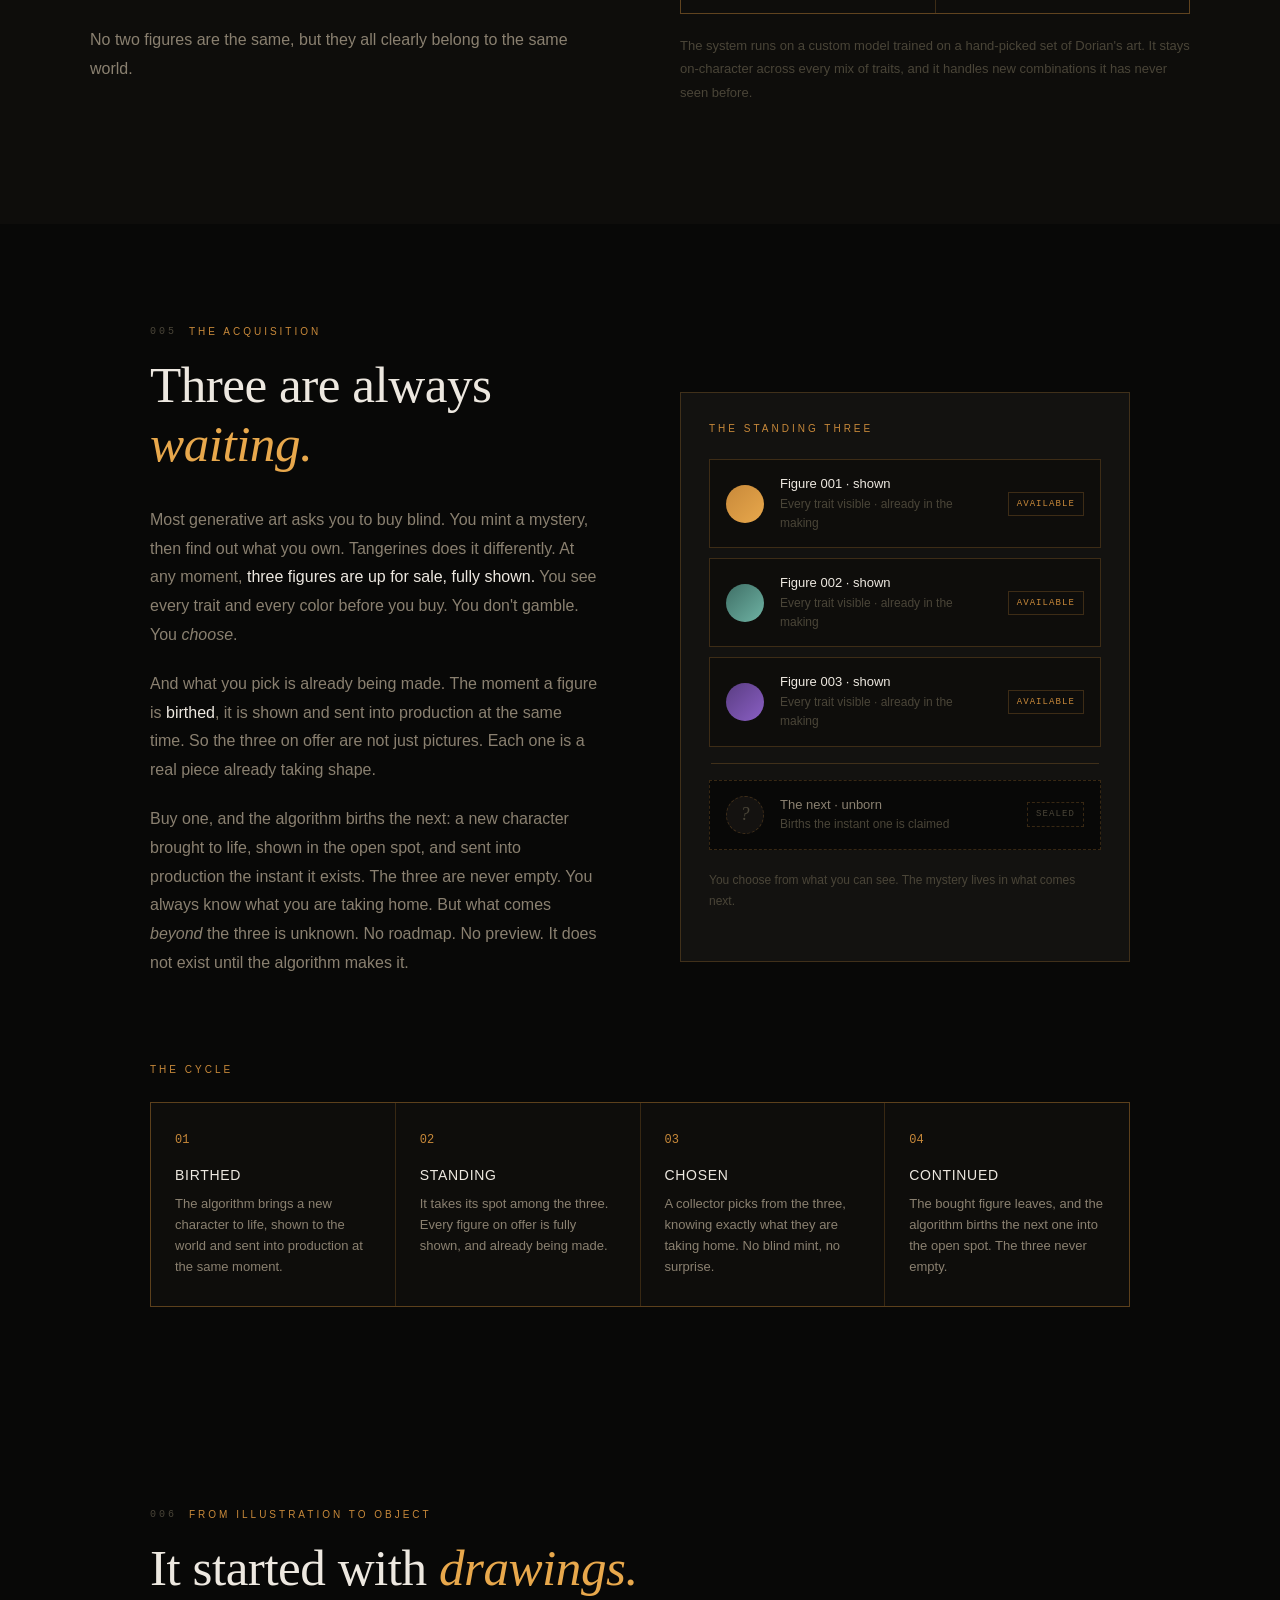
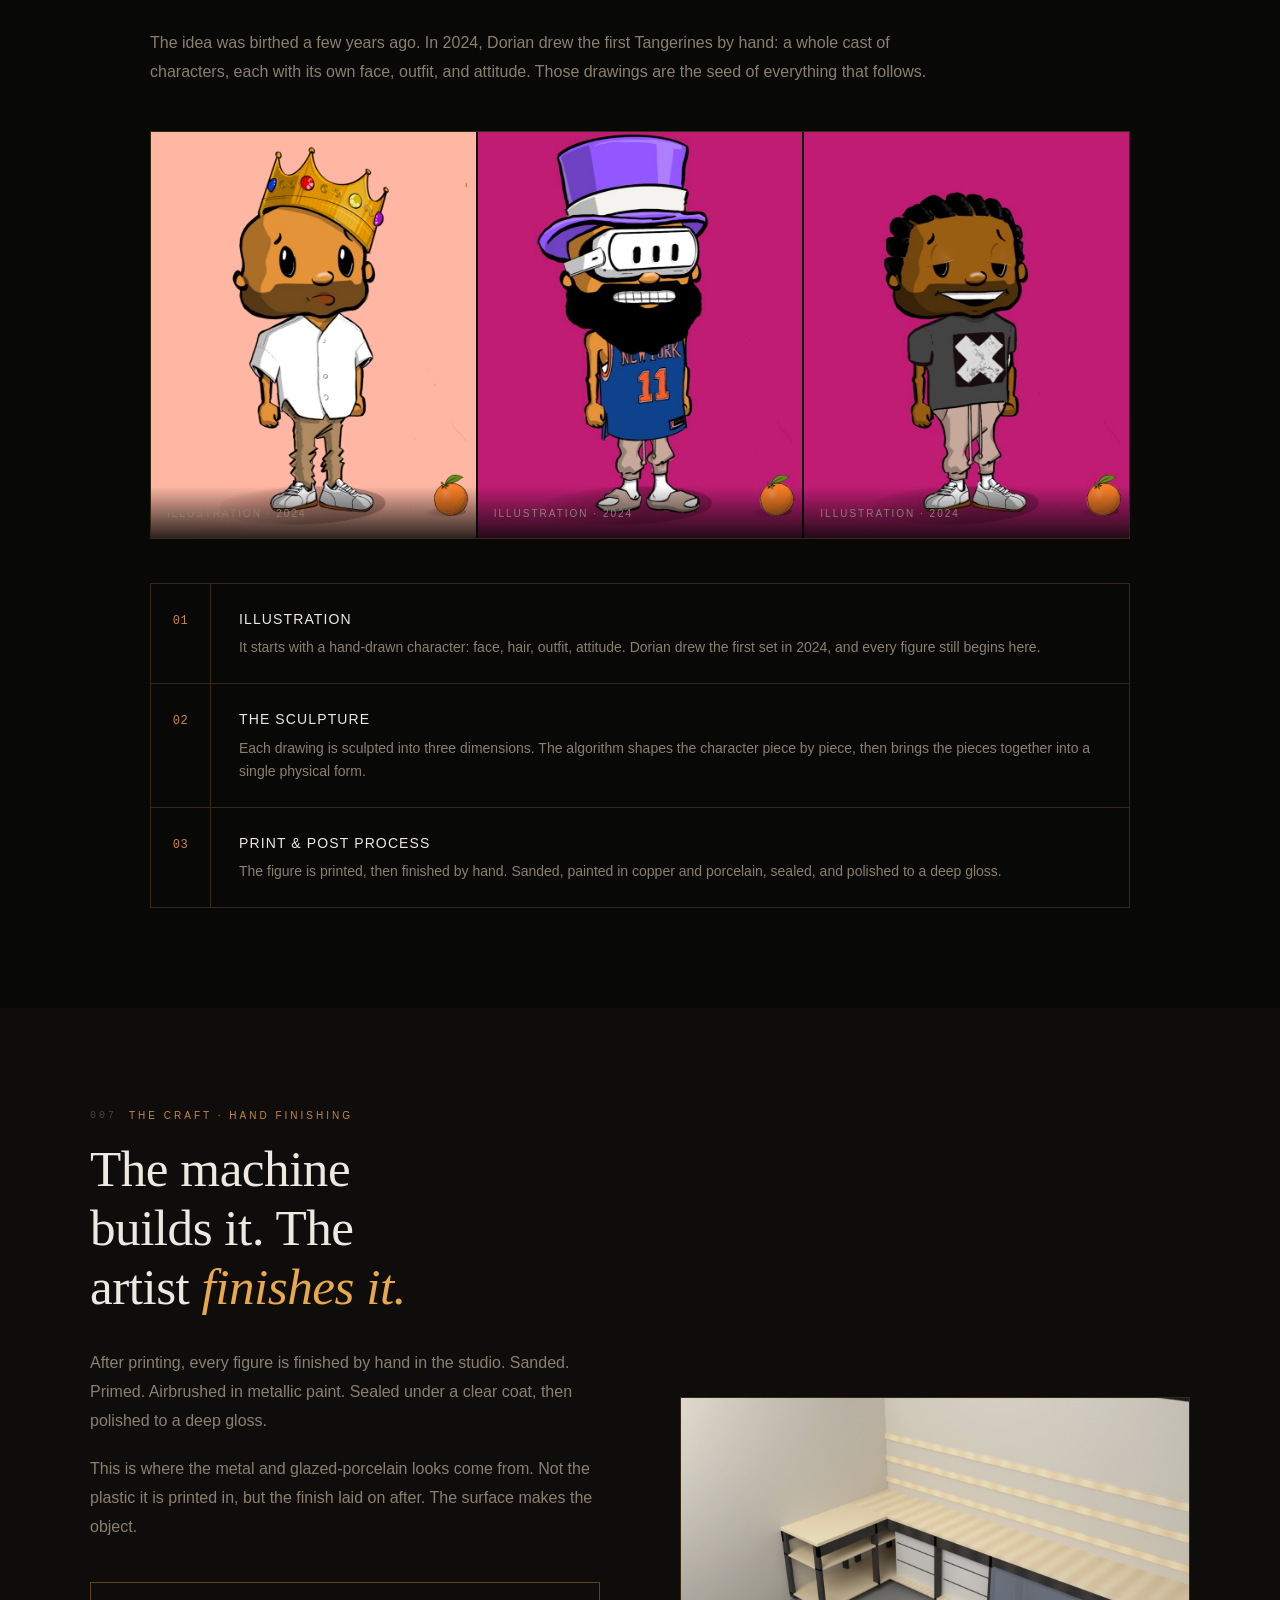
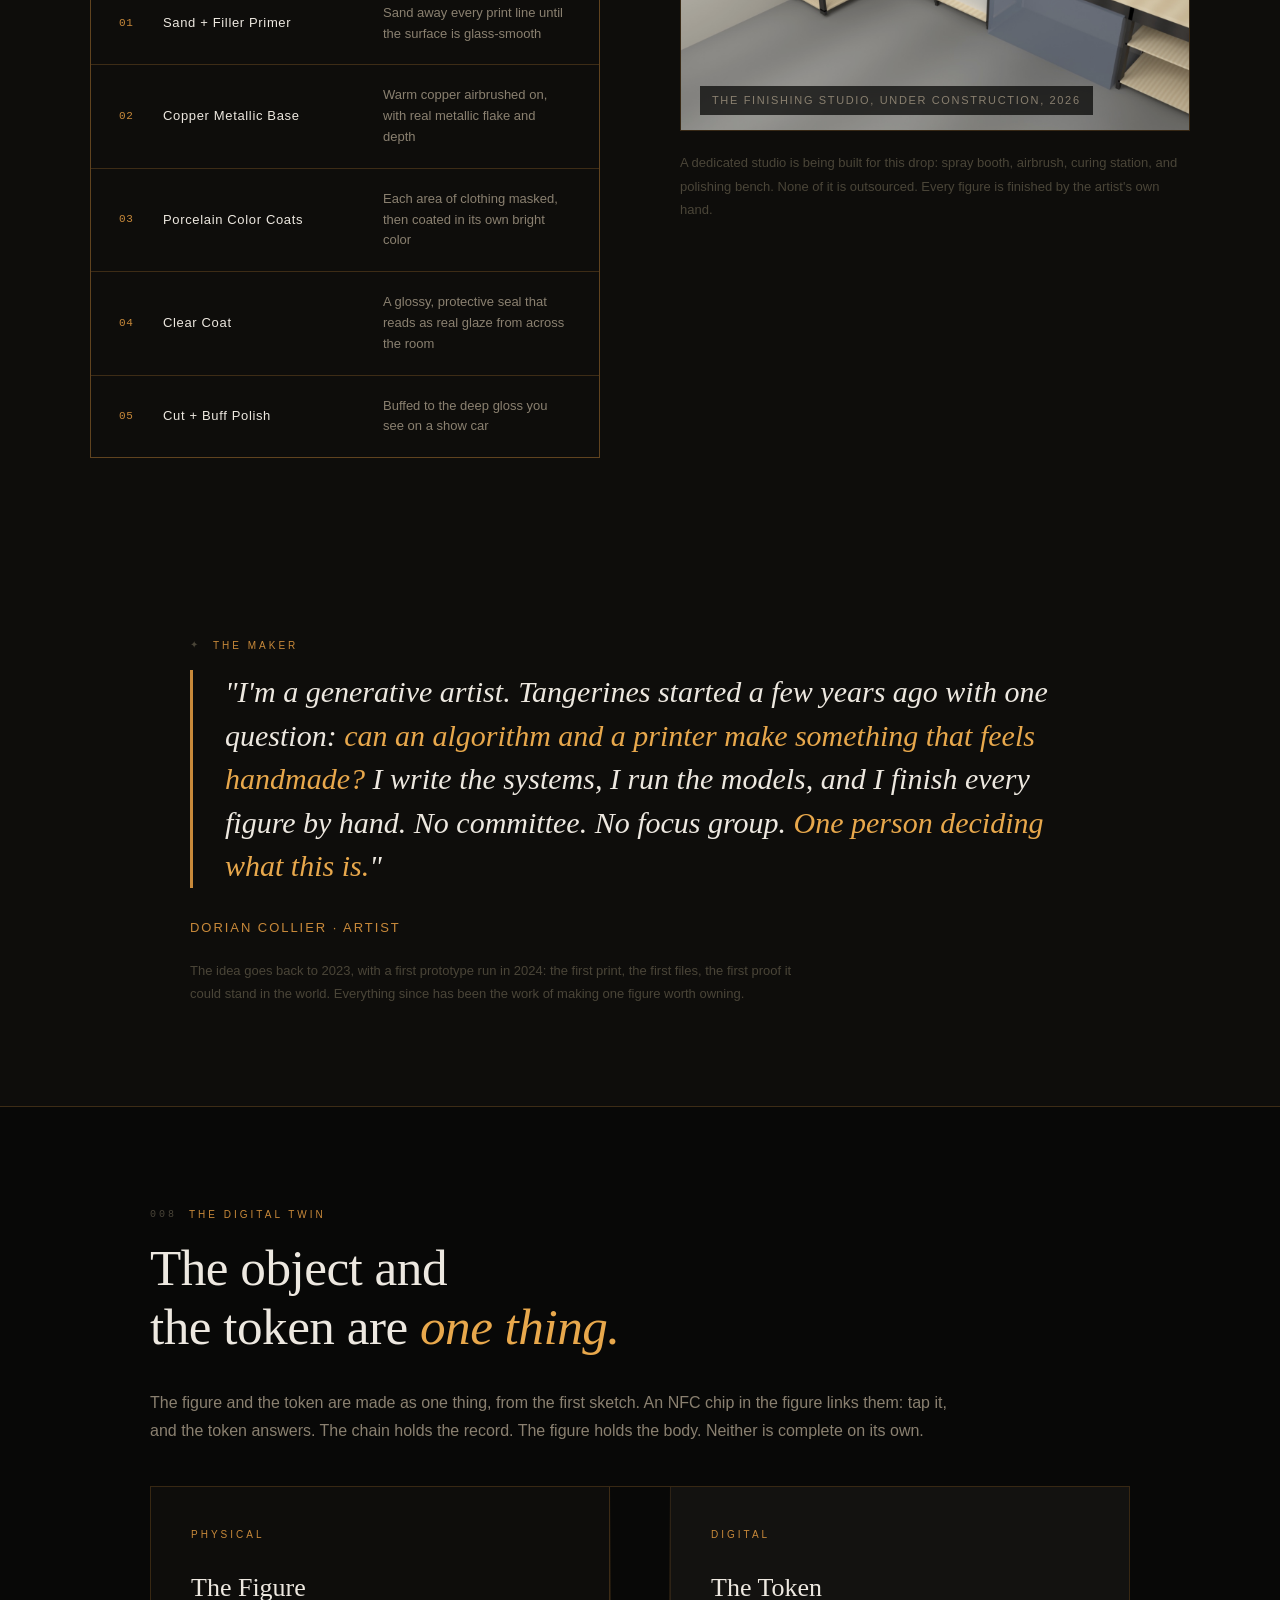
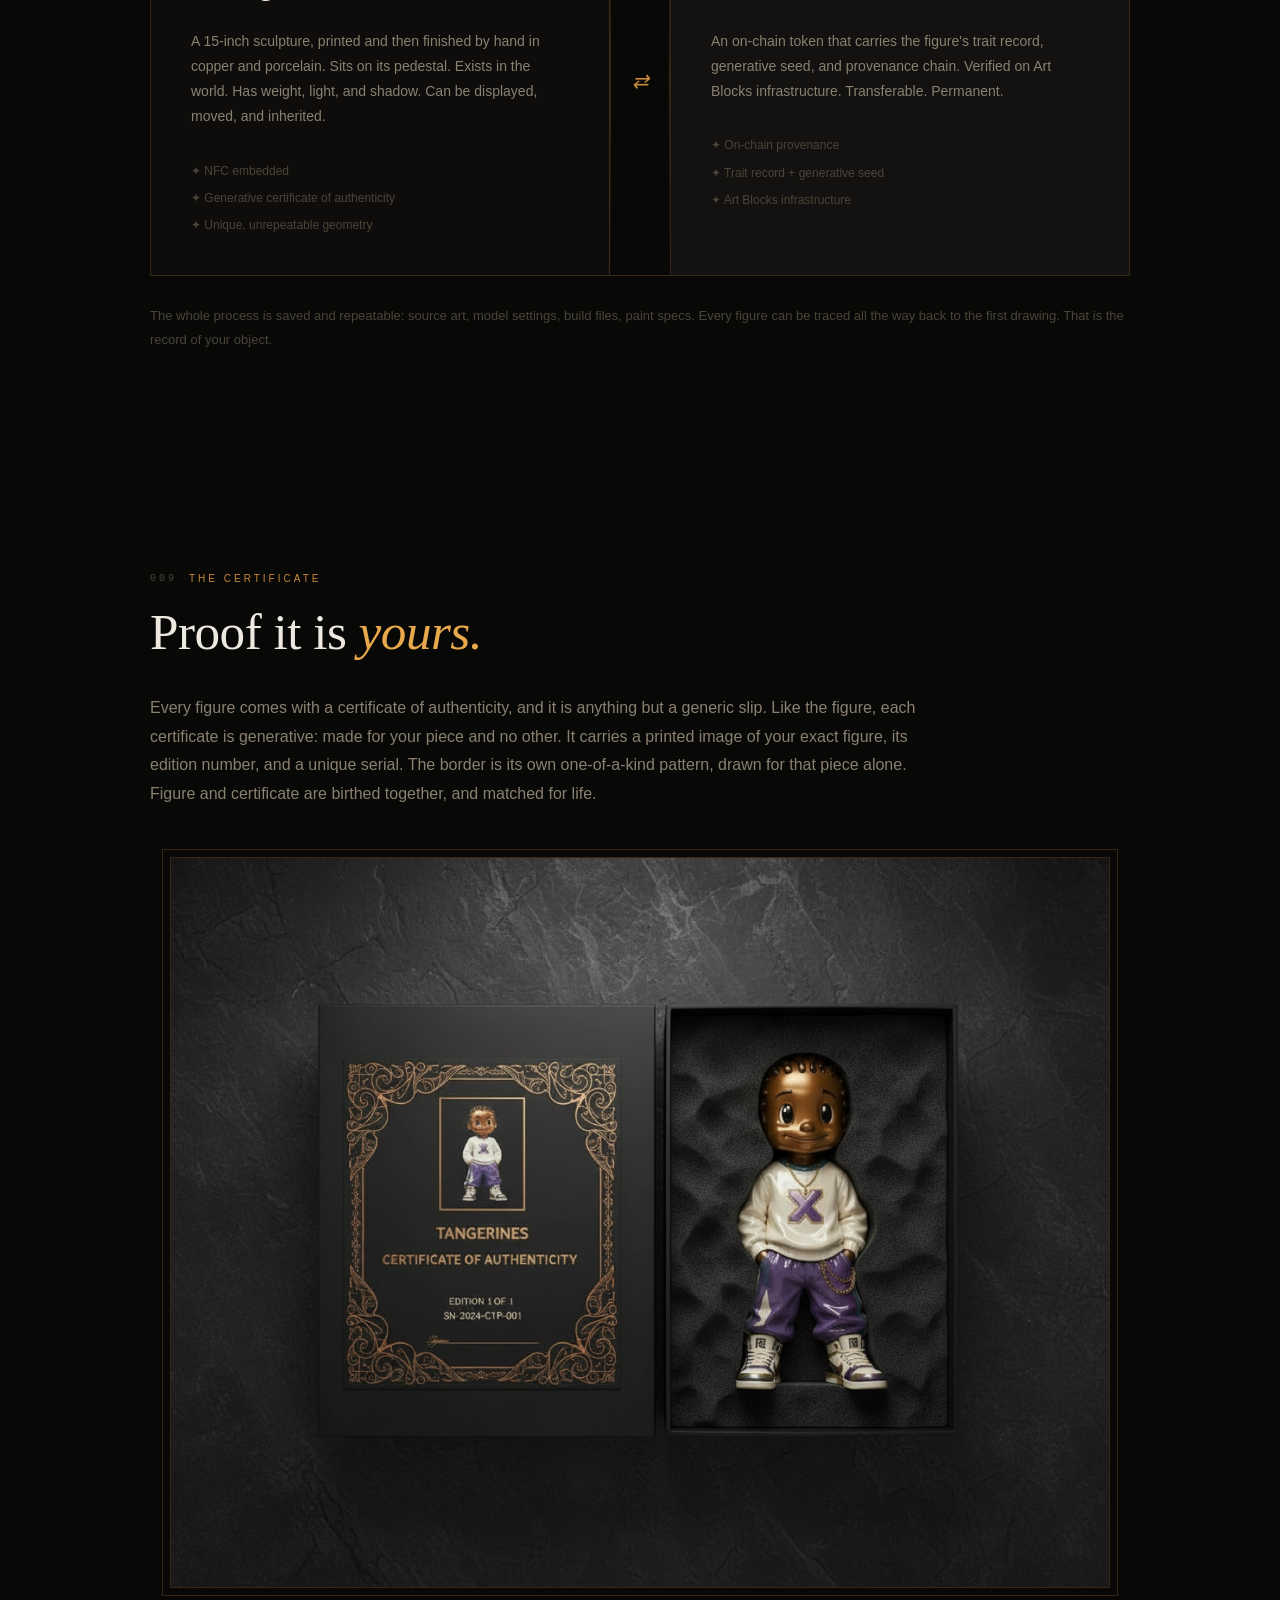
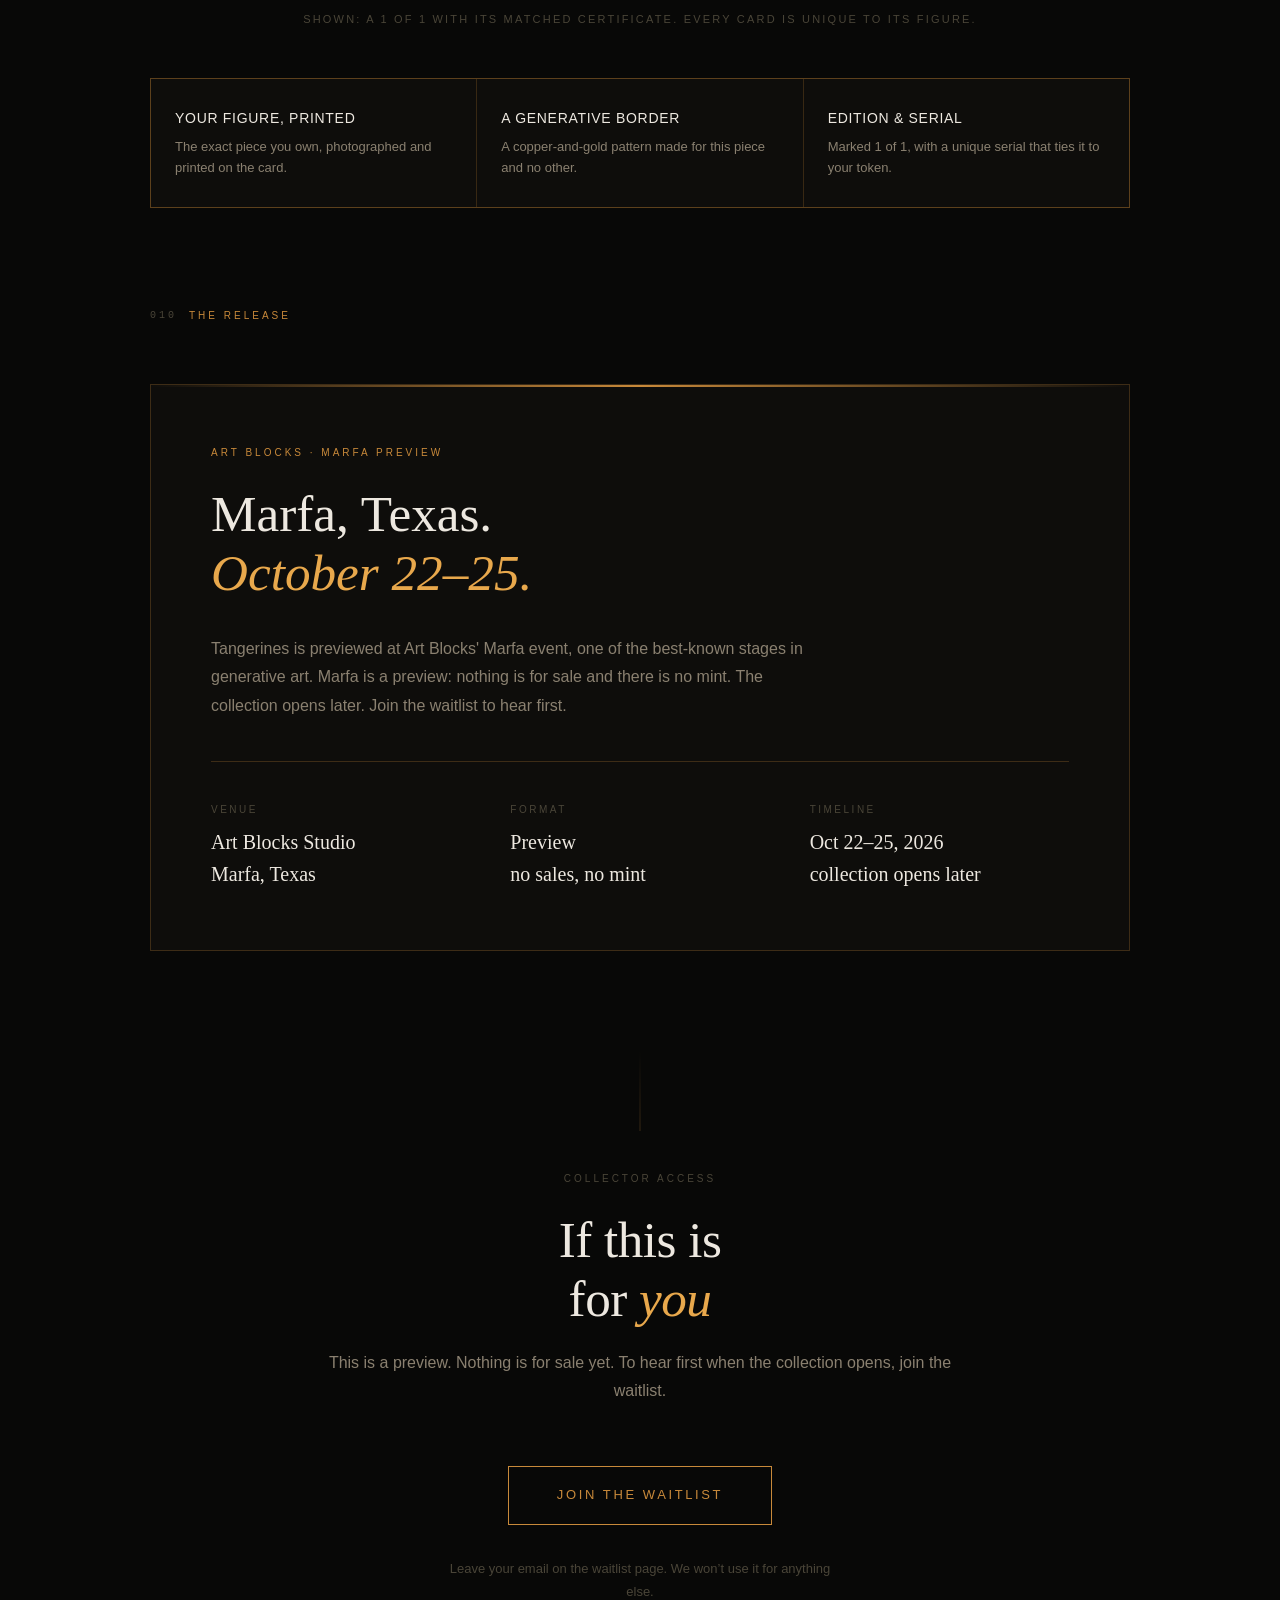
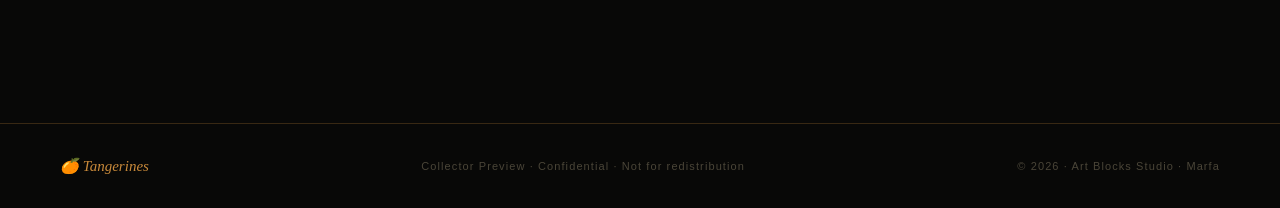
==== commit 9c40bb15: "Home: copy-only fix for Marfa preview (no sales, no mint); CTA points to /marfa/ waitlist Co-Authore" ====
--- a/index.html
+++ b/index.html
@@ -754,7 +754,7 @@
       </div>
       <div class="hero-stat">
         <div class="hero-stat-value">Oct '26</div>
-        <div class="hero-stat-label">Art Blocks · Marfa</div>
+        <div class="hero-stat-label">Art Blocks · Marfa preview</div>
       </div>
     </div>
   </div>
@@ -1165,12 +1165,12 @@
 <section class="section-flush-top">
   <div class="section-label"><span>010</span> The Release</div>
   <div class="release-block">
-    <div class="release-kicker">Art Blocks Studio Release</div>
+    <div class="release-kicker">Art Blocks · Marfa Preview</div>
     <div class="release-title">
       Marfa, Texas.<br>
-      <em>October 2026.</em>
-    </div>
-    <p style="max-width: 620px; color: var(--text-dim); font-size: 16px; margin: 0;">Tangerines launches as a Studio release at Art Blocks' Marfa event, one of the best-known stages in generative art. One limited drop. The NFT mint and the physical figure ship together. This is not a someday plan. It has a date.</p>
+      <em>October 22–25.</em>
+    </div>
+    <p style="max-width: 620px; color: var(--text-dim); font-size: 16px; margin: 0;">Tangerines is previewed at Art Blocks' Marfa event, one of the best-known stages in generative art. Marfa is a preview: nothing is for sale and there is no mint. The collection opens later. Join the waitlist to hear first.</p>
     <div class="release-details">
       <div>
         <div class="release-detail-label">Venue</div>
@@ -1178,11 +1178,11 @@
       </div>
       <div>
         <div class="release-detail-label">Format</div>
-        <div class="release-detail-value">Generative NFT<br>+ Physical Figure</div>
+        <div class="release-detail-value">Preview<br>no sales, no mint</div>
       </div>
       <div>
         <div class="release-detail-label">Timeline</div>
-        <div class="release-detail-value">October 2026<br>in production now</div>
+        <div class="release-detail-value">Oct 22–25, 2026<br>collection opens later</div>
       </div>
     </div>
   </div>
@@ -1192,9 +1192,9 @@
 <div class="cta-section">
   <div class="cta-eyebrow">Collector Access</div>
   <h2>If this is<br>for <em>you</em></h2>
-  <p style="text-align: center;">This preview goes to a small group before the drop opens. To get on the early list, with first access and a spot before the public mint, send an email.</p>
-  <a class="cta-email" href="mailto:dorian.collier@gmail.com">dorian.collier@gmail.com</a>
-  <p class="cta-sub">No mailing list. No form. A conversation about whether this is the right fit.</p>
+  <p style="text-align: center;">This is a preview. Nothing is for sale yet. To hear first when the collection opens, join the waitlist.</p>
+  <a class="cta-email" href="marfa/">Join the waitlist</a>
+  <p class="cta-sub">Leave your email on the waitlist page. We won’t use it for anything else.</p>
 </div>
 
 <!-- ══════════════════════════════════════════ FOOTER -->
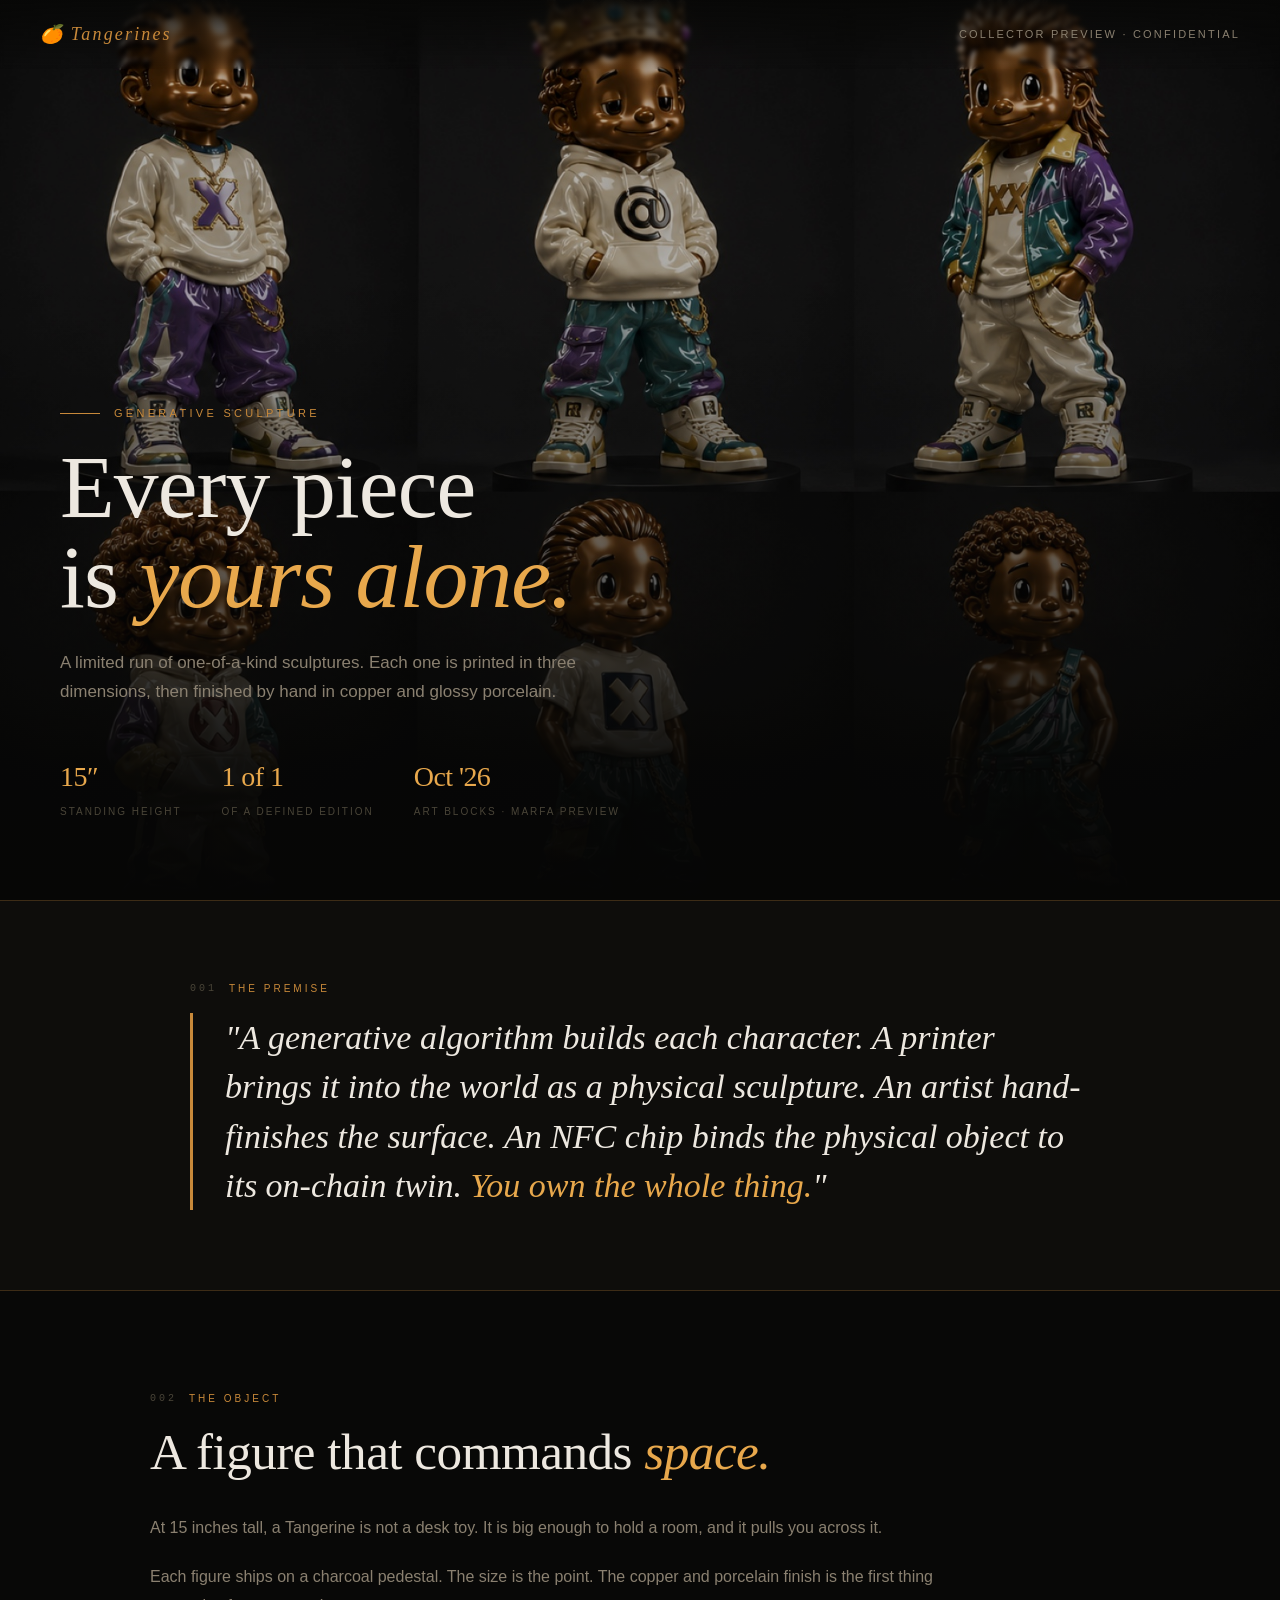
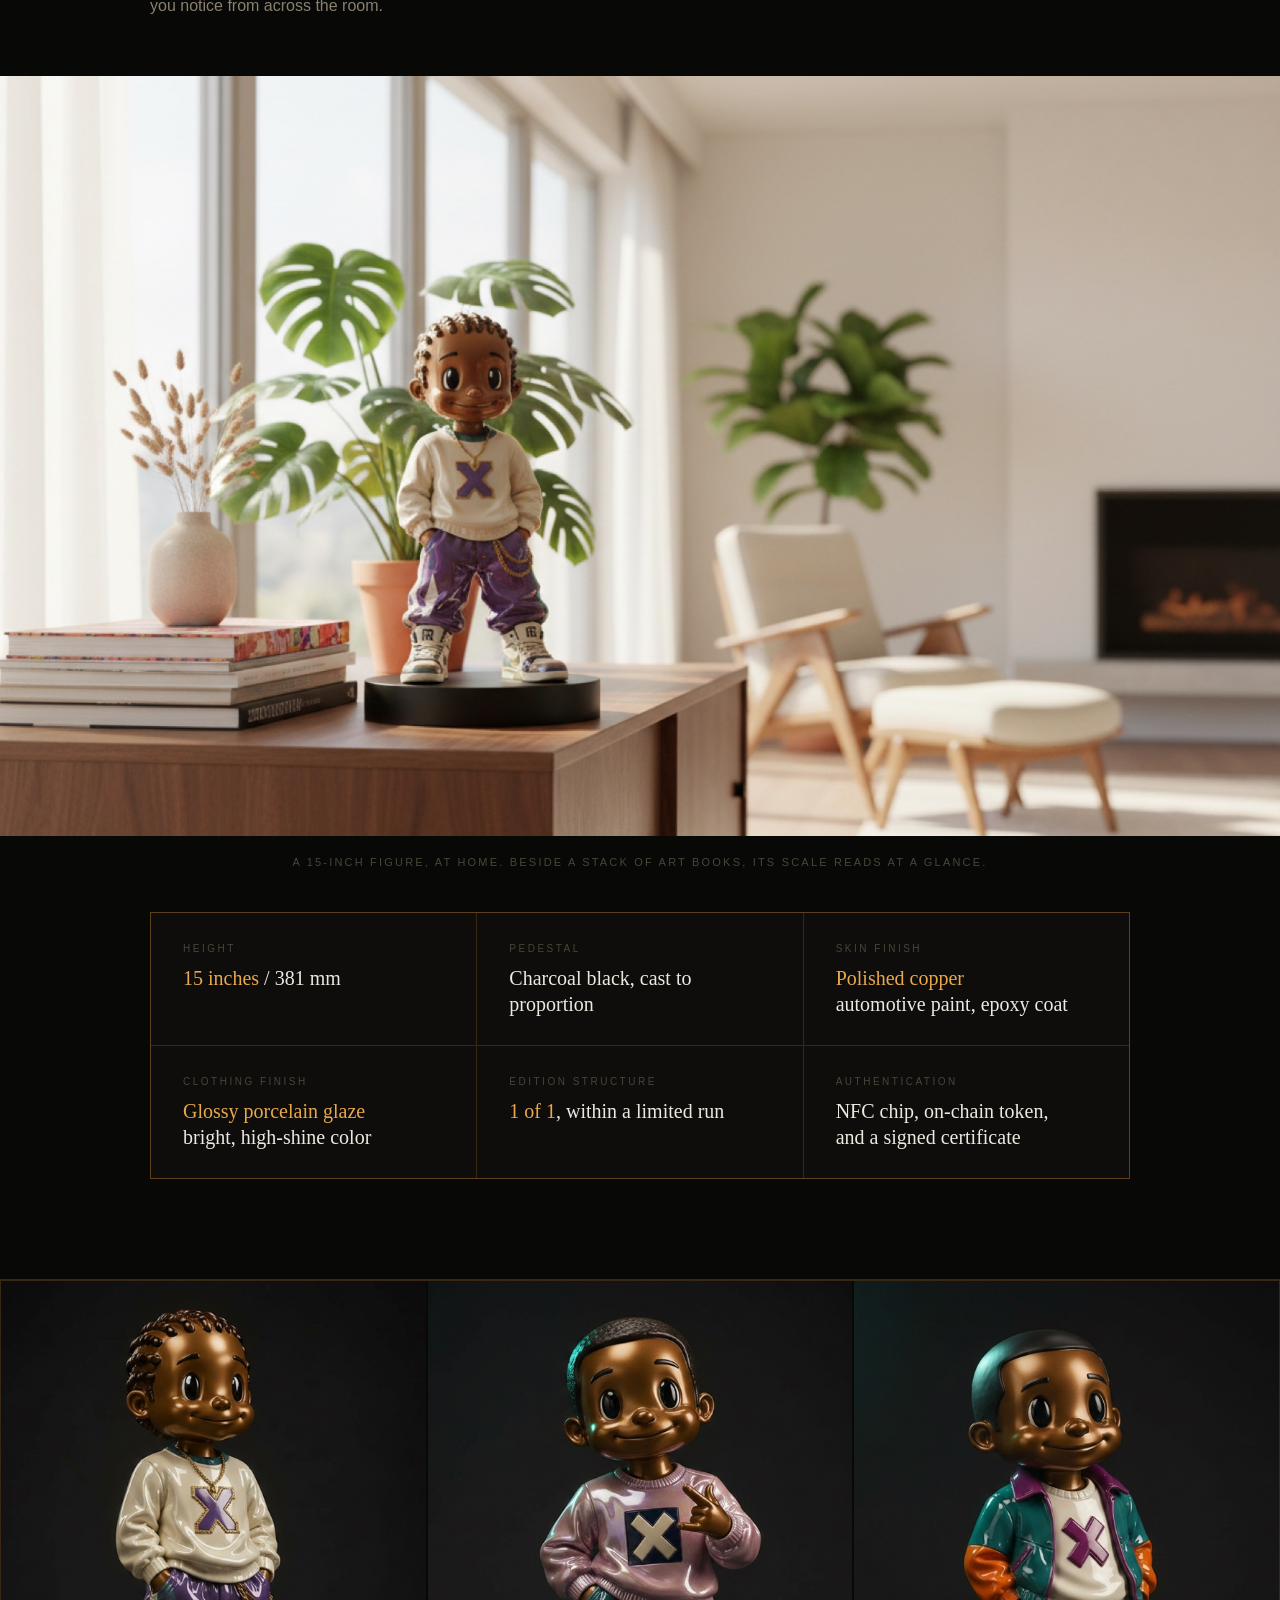
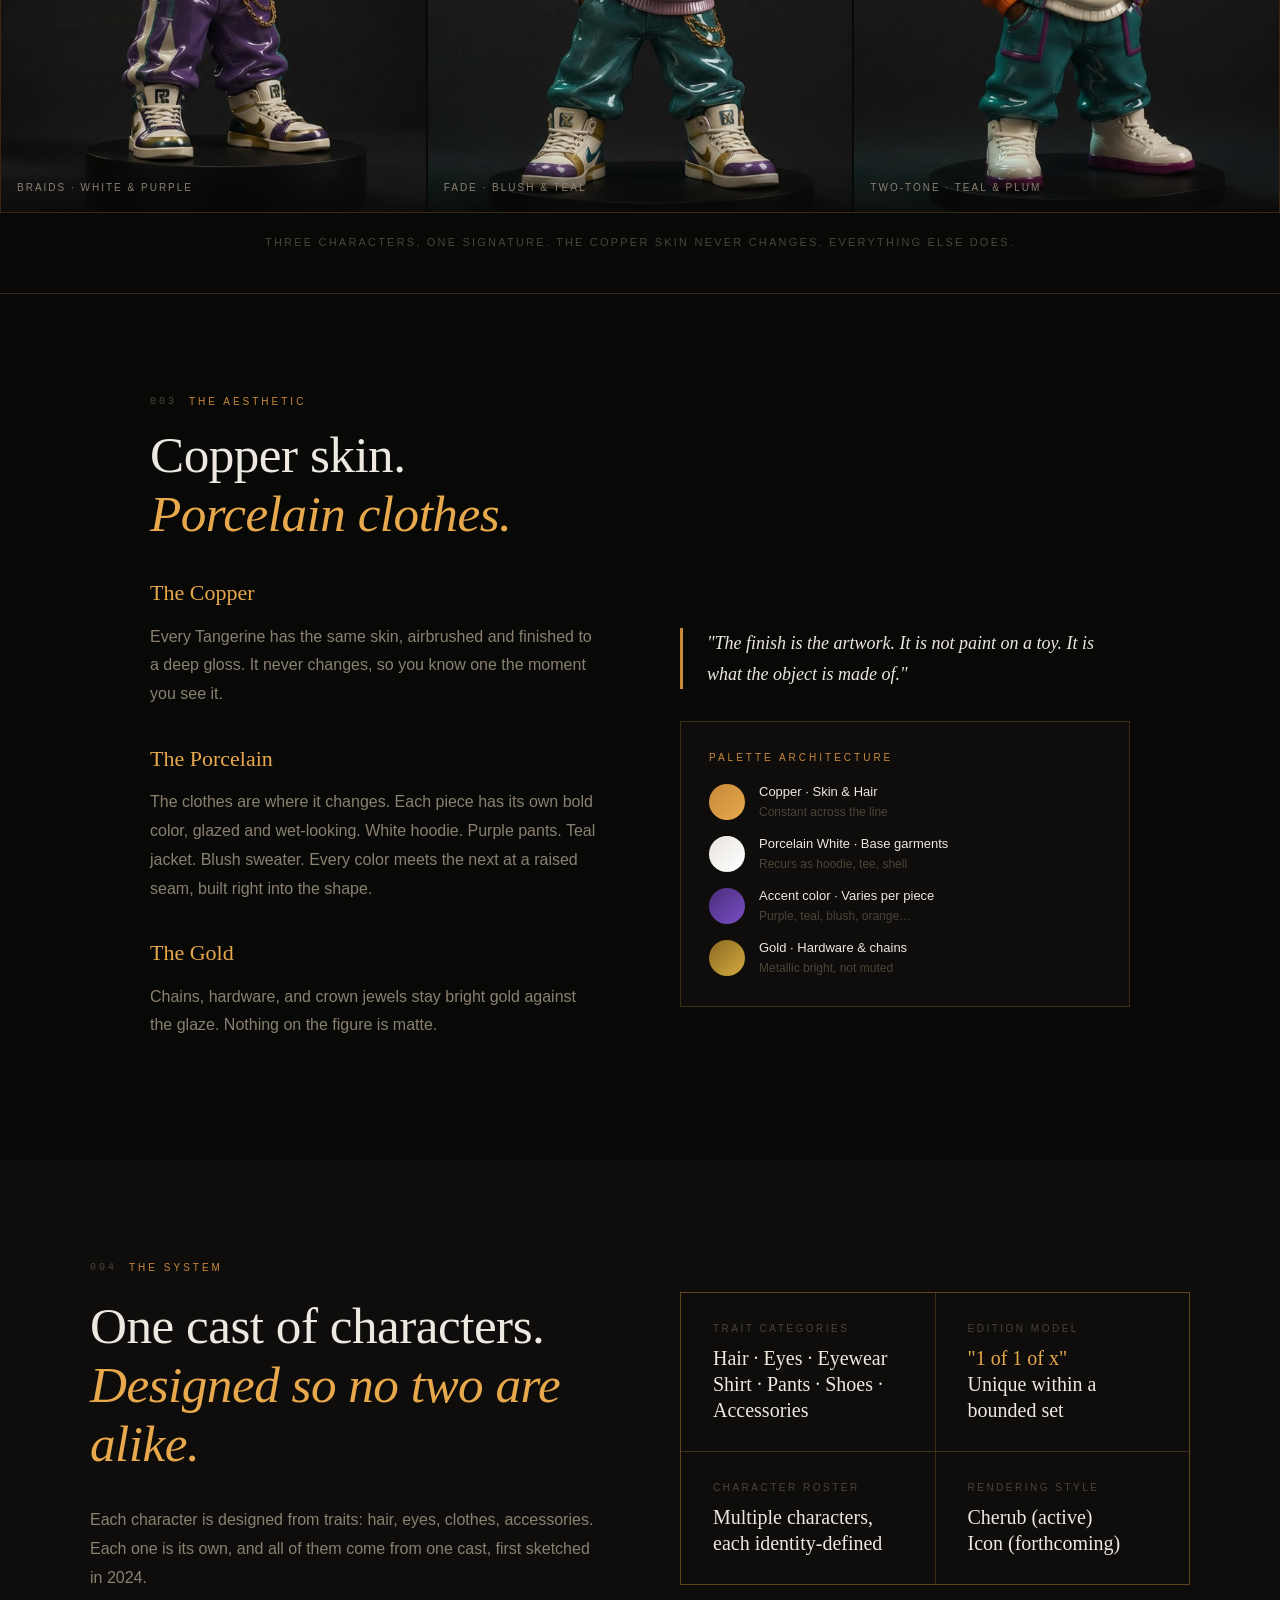
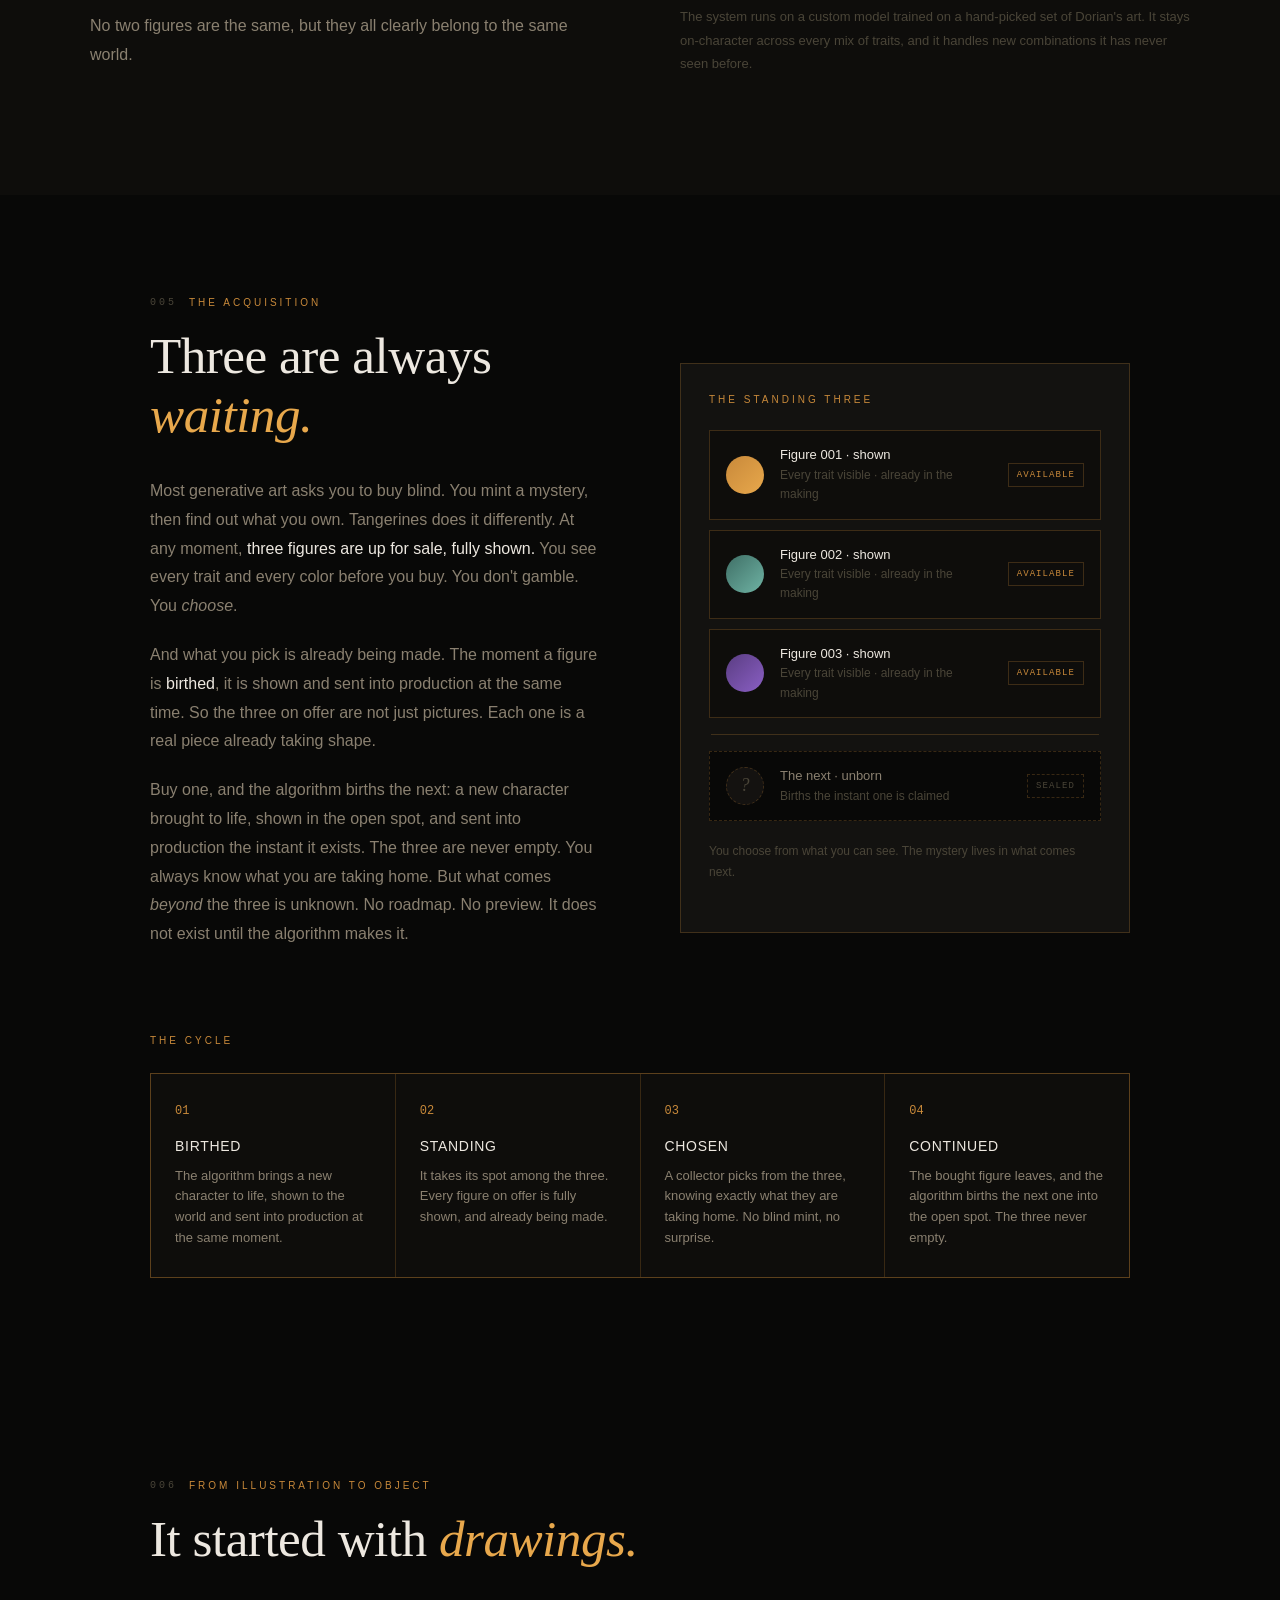
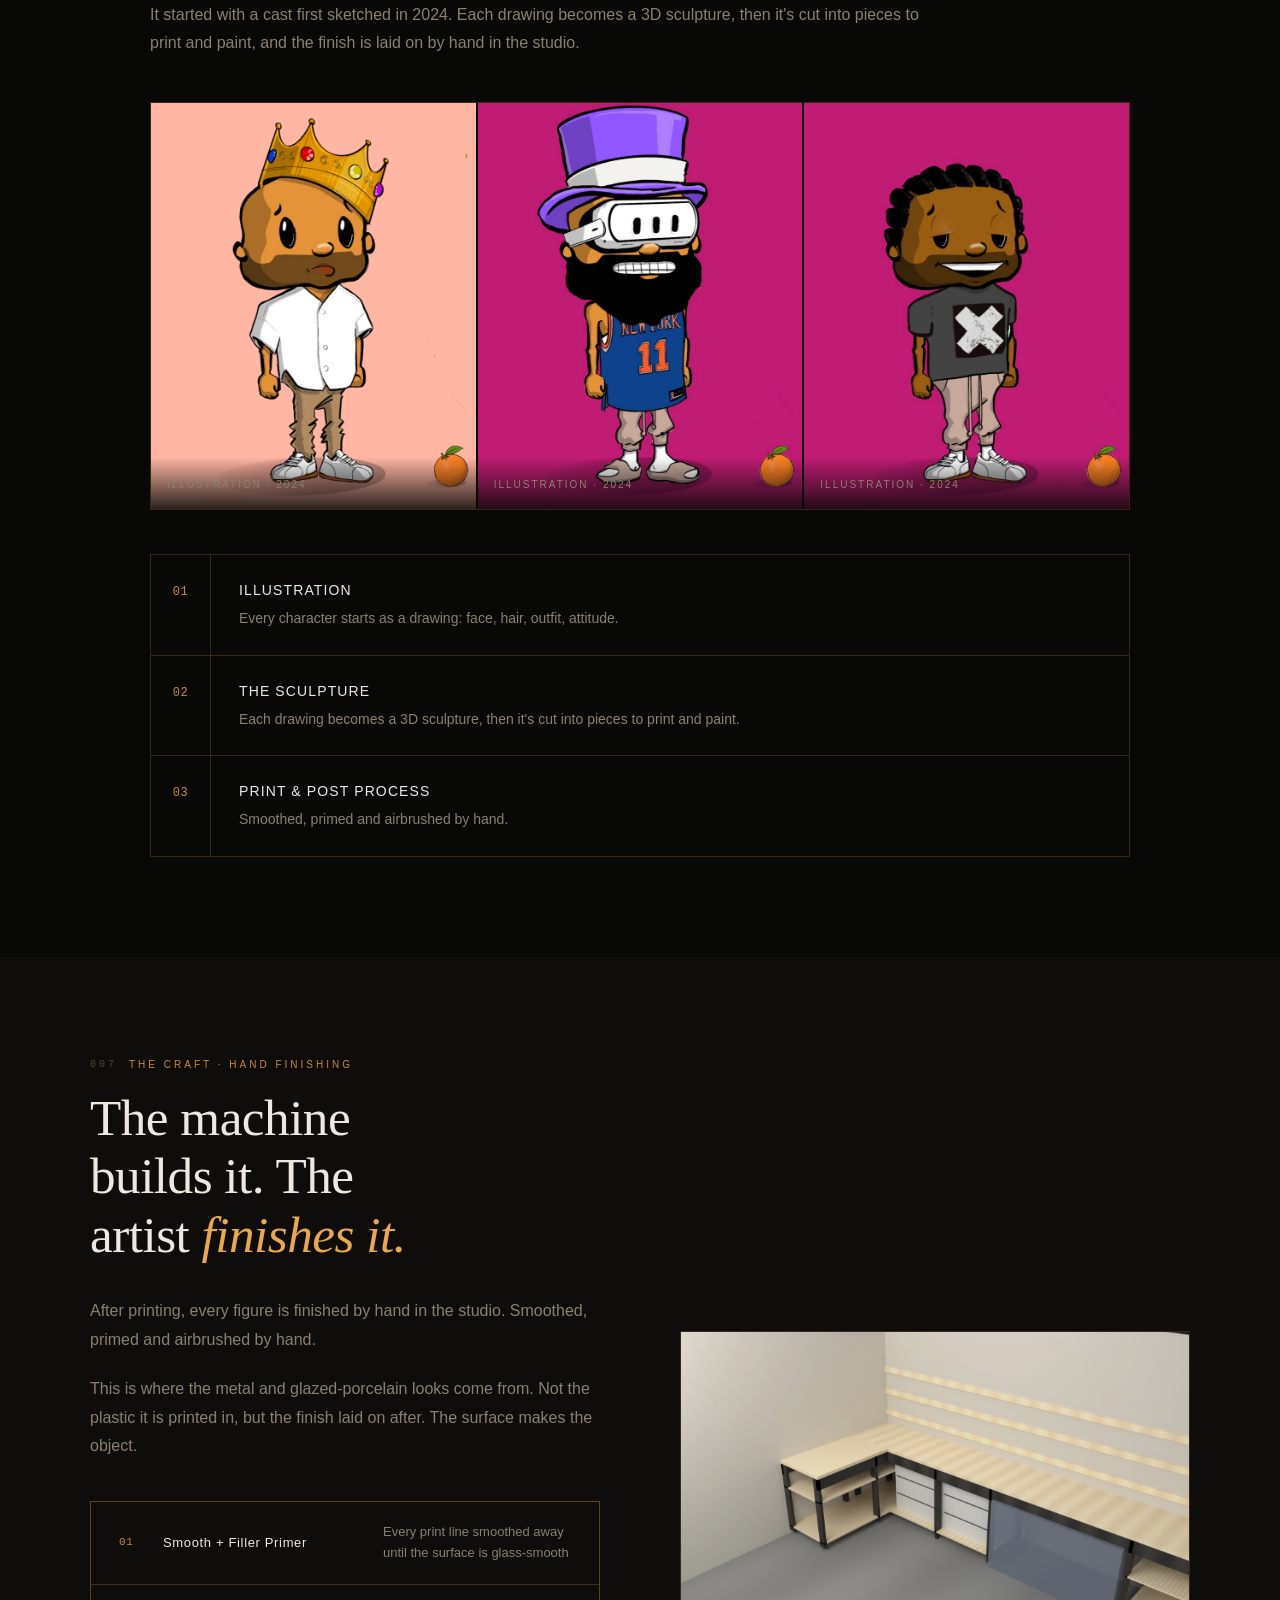
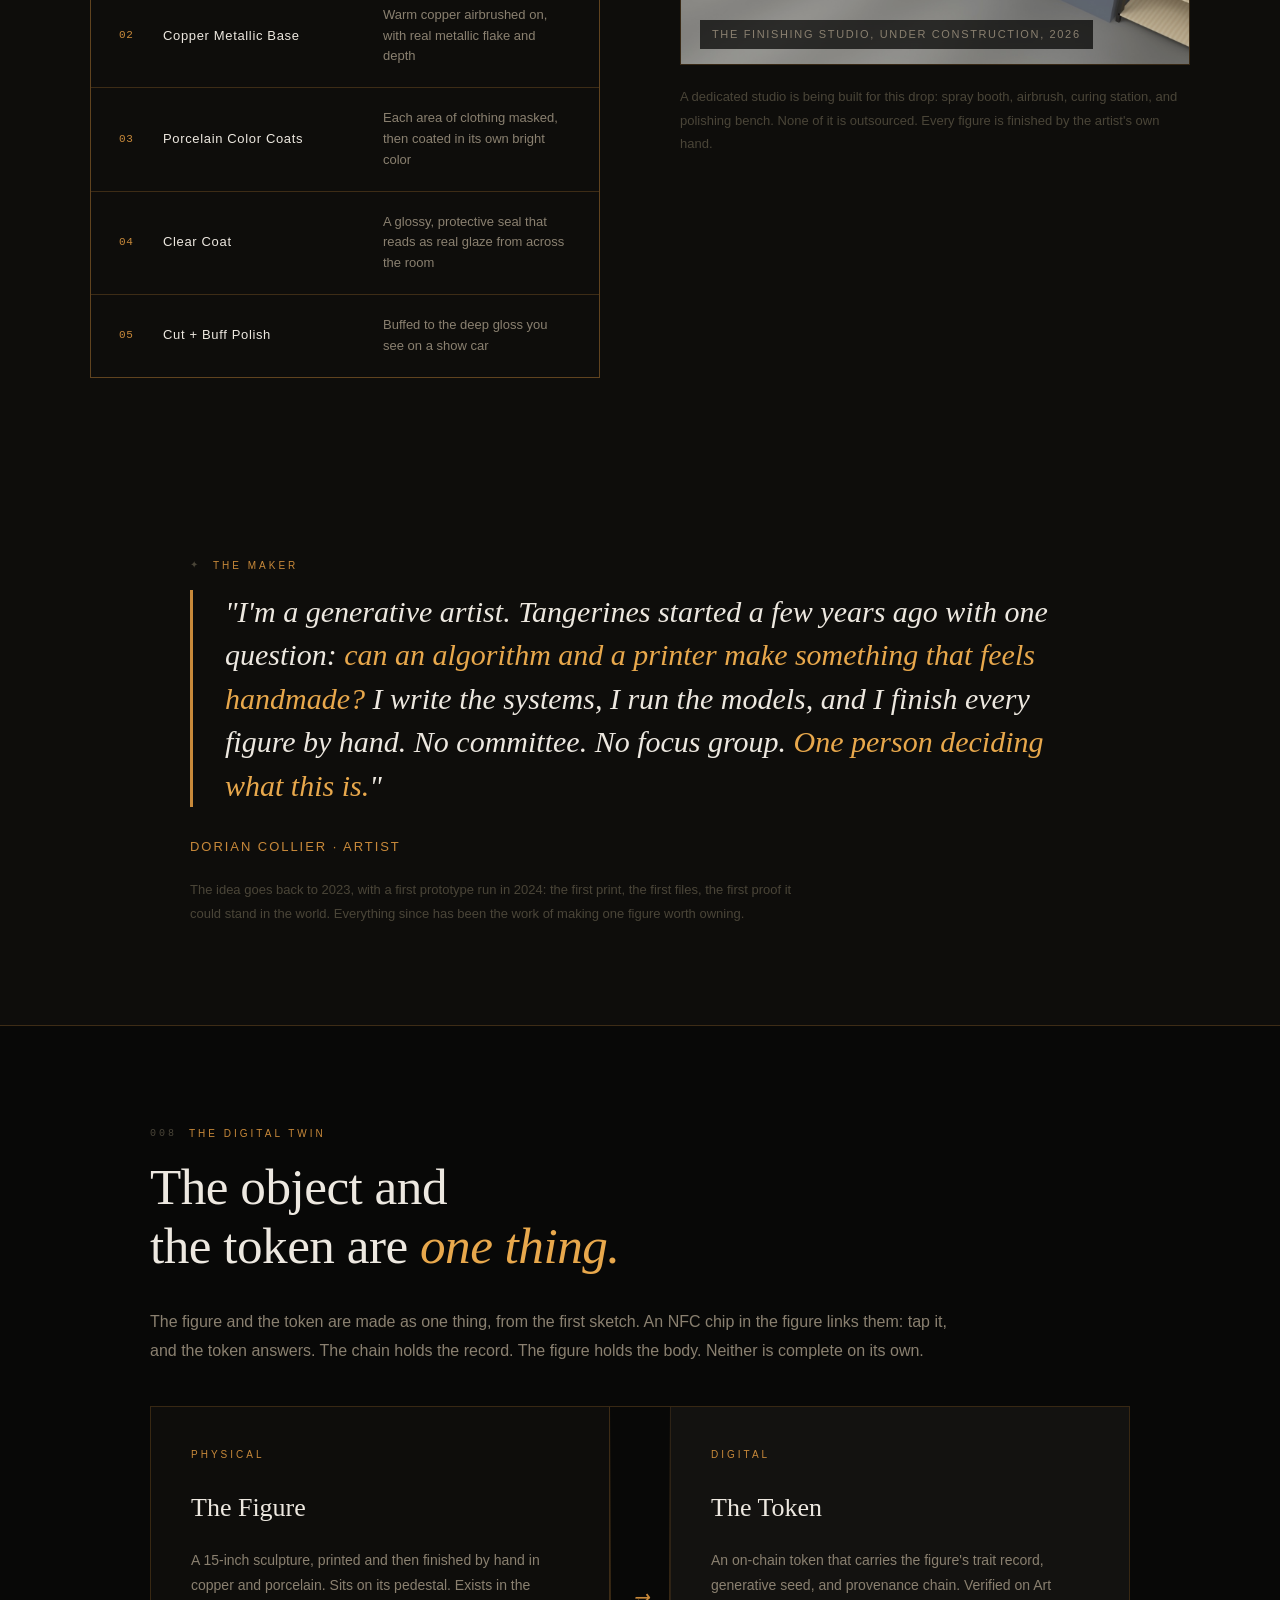
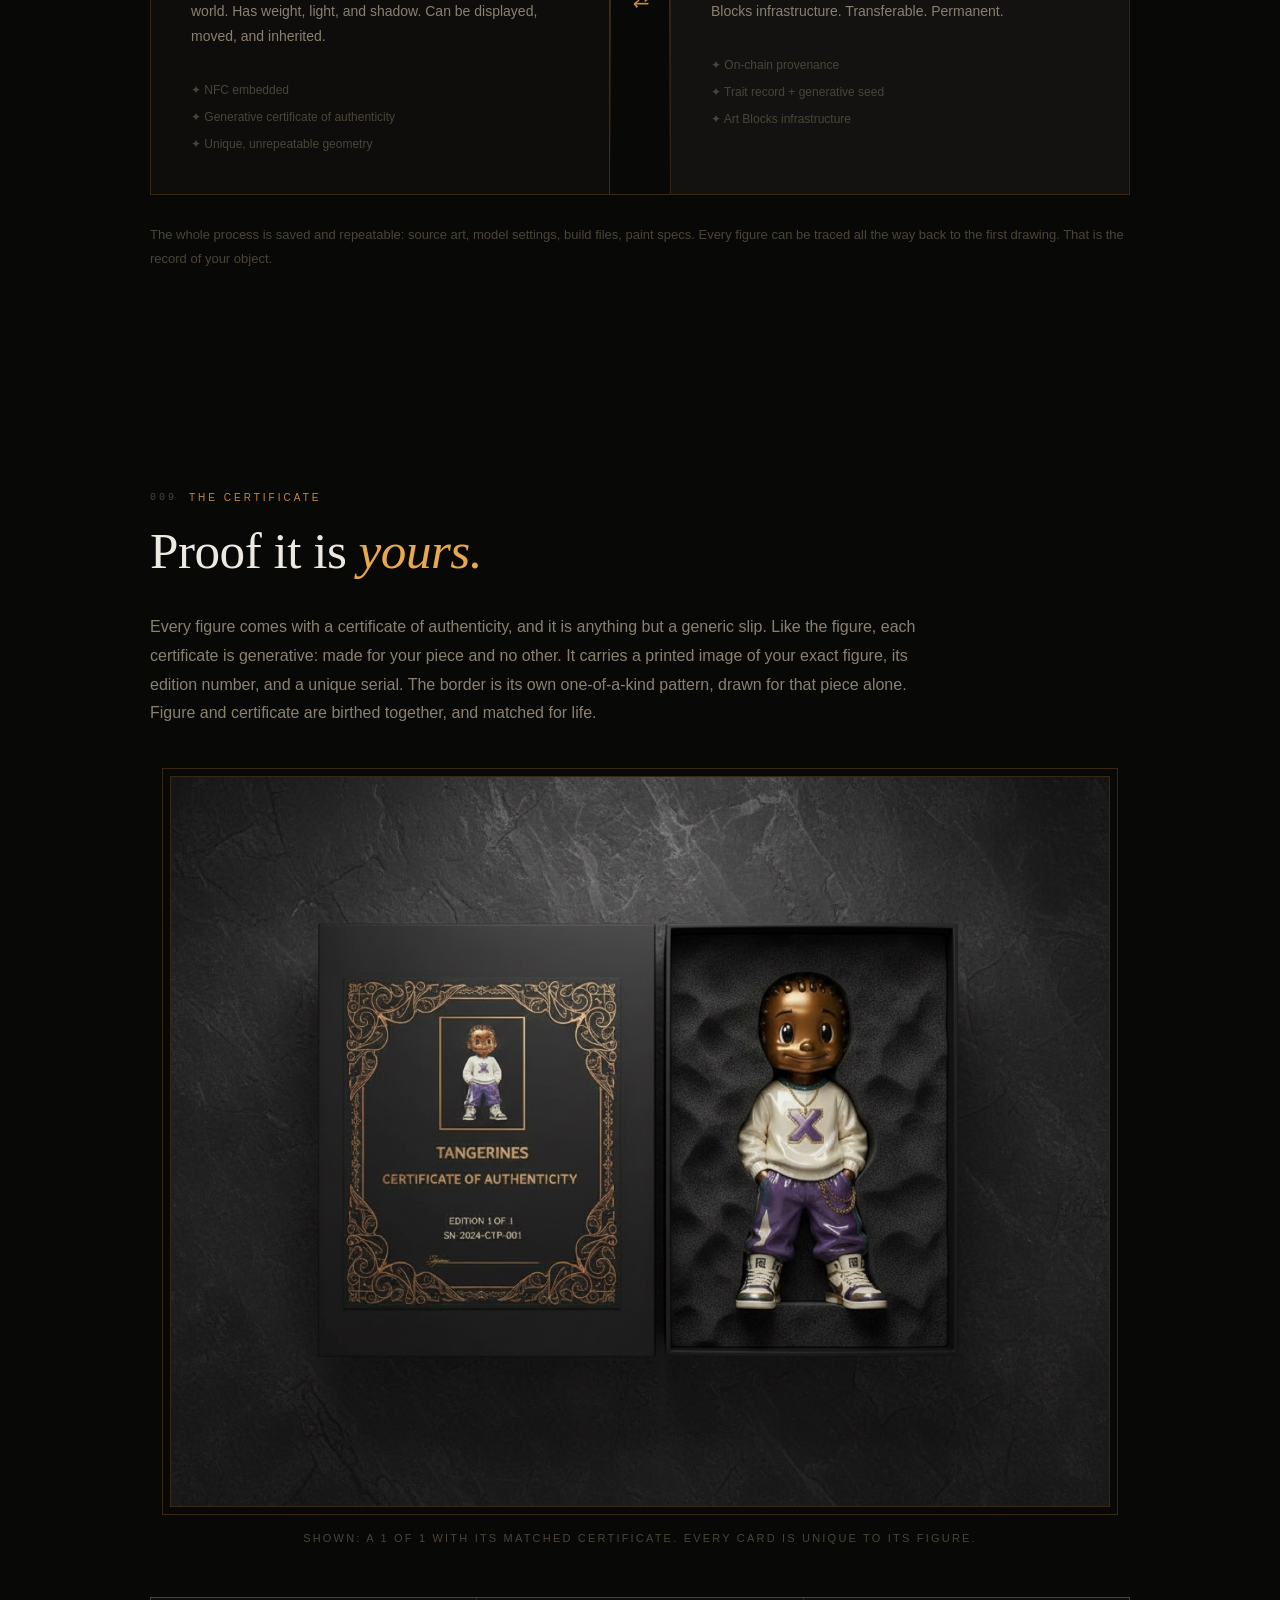
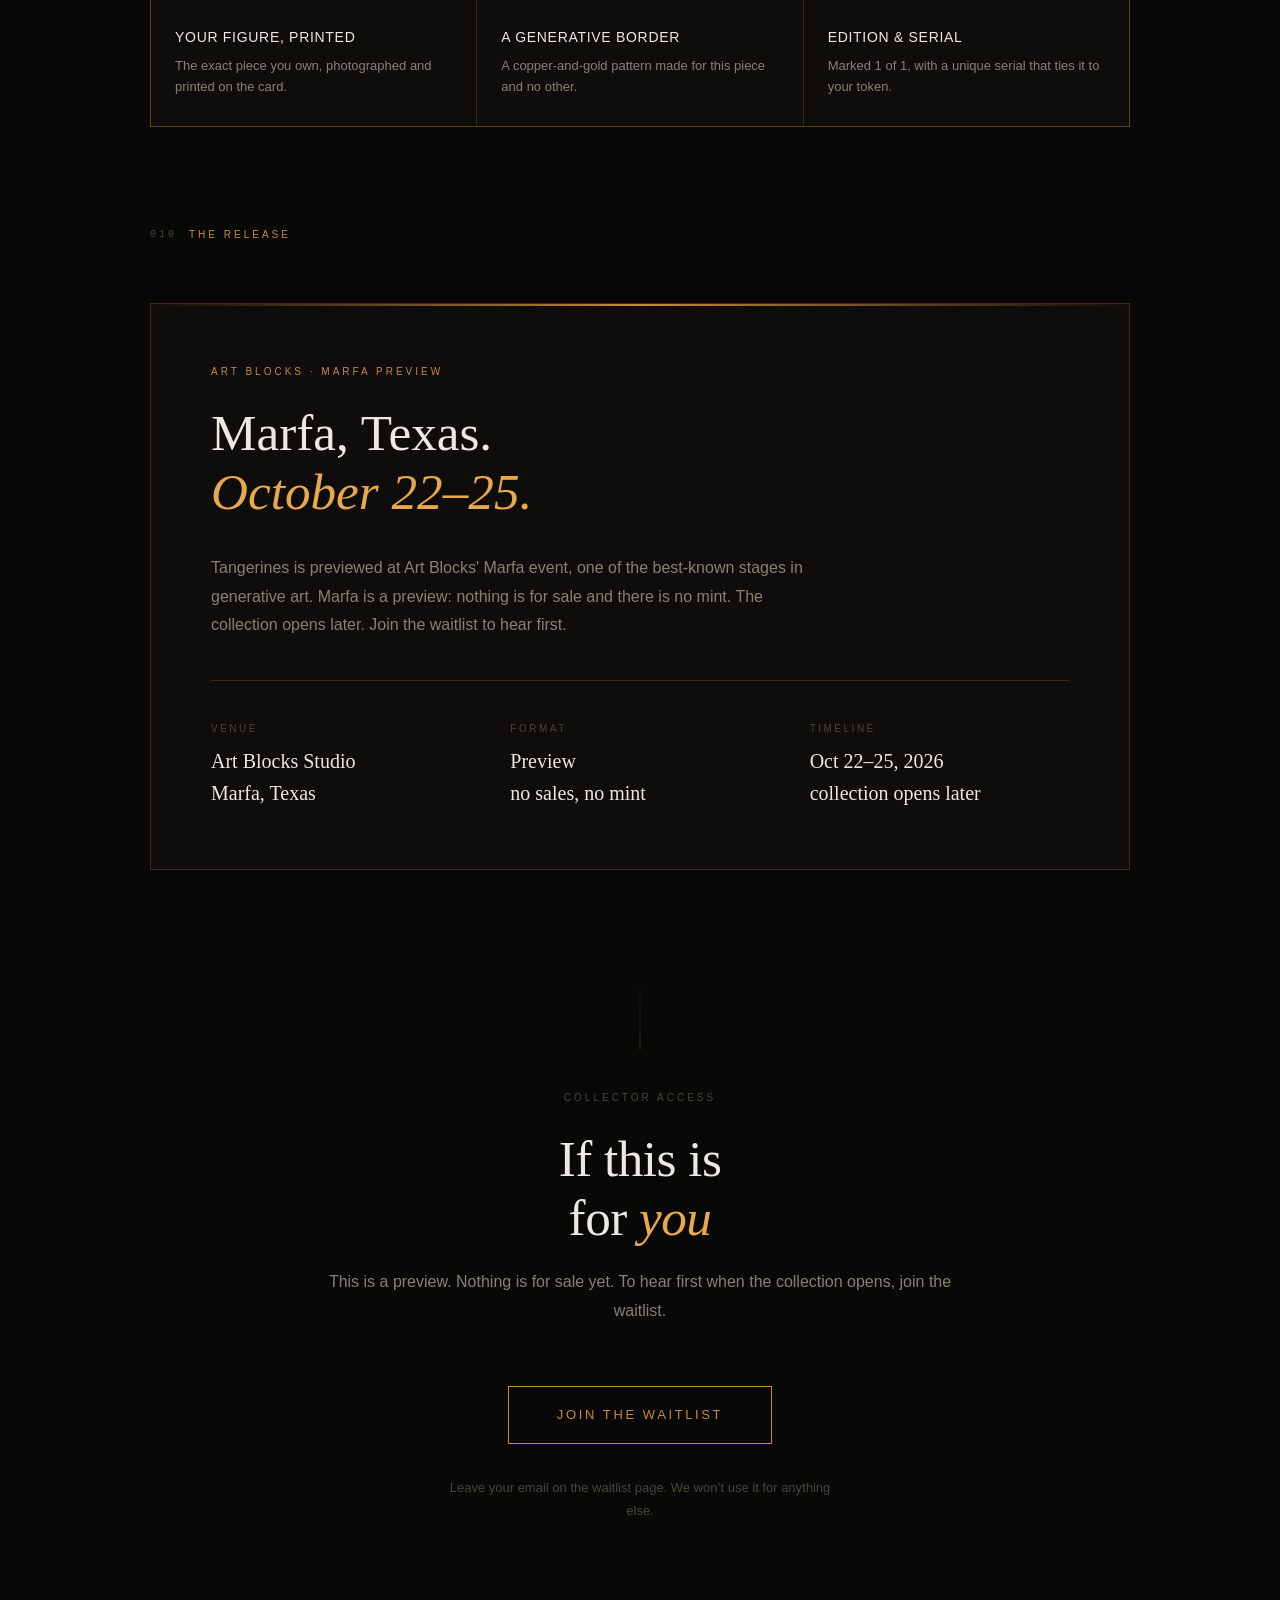
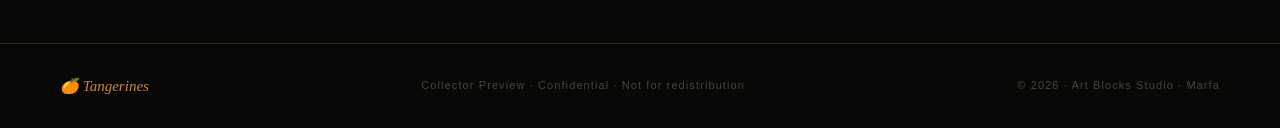
==== commit 59c001f6: "Home: align product wording with tangerines' fact check (D-013): smoothed not sanded, no sealed/epox" ====
--- a/index.html
+++ b/index.html
@@ -836,7 +836,7 @@
   <div class="two-col" style="margin-top: 24px;">
     <div>
       <h3>The Copper</h3>
-      <p>Every Tangerine has the same skin: warm copper, airbrushed and sealed under high-gloss epoxy. It reads like polished metal in the light. The copper never changes, so you know a Tangerine the moment you see one.</p>
+      <p>Every Tangerine has the same skin, airbrushed and finished to a deep gloss. It never changes, so you know one the moment you see it.</p>
       <h3 style="margin-top: 32px;">The Porcelain</h3>
       <p>The clothes are where it changes. Each piece has its own bold color, glazed and wet-looking. White hoodie. Purple pants. Teal jacket. Blush sweater. Every color meets the next at a raised seam, built right into the shape.</p>
       <h3 style="margin-top: 32px;">The Gold</h3>
@@ -889,8 +889,8 @@
     <div class="section-label"><span>004</span> The System</div>
     <div class="two-col">
       <div>
-        <h2>A trait system<br>produces a <em>universe.</em></h2>
-        <p>Every character is built from traits: hair, eyes, clothing, accessories. They are not thrown together at random. Each one starts from a set cast of characters with their own look, then the algorithm renders the mix so every result holds together.</p>
+        <h2>One cast of characters.<br><em>Designed so no two are alike.</em></h2>
+        <p>Each character is designed from traits: hair, eyes, clothes, accessories. Each one is its own, and all of them come from one cast, first sketched in 2024.</p>
         <p>No two figures are the same, but they all clearly belong to the same world.</p>
       </div>
       <div>
@@ -1003,7 +1003,7 @@
 <section>
   <div class="section-label"><span>006</span> From Illustration to Object</div>
   <h2>It started with <em>drawings.</em></h2>
-  <p class="wide">The idea was birthed a few years ago. In 2024, Dorian drew the first Tangerines by hand: a whole cast of characters, each with its own face, outfit, and attitude. Those drawings are the seed of everything that follows.</p>
+  <p class="wide">It started with a cast first sketched in 2024. Each drawing becomes a 3D sculpture, then it's cut into pieces to print and paint, and the finish is laid on by hand in the studio.</p>
   <div class="figure-row" style="margin-top: 44px;">
     <div class="figure-cell">
       <img src="images/illustration-01.jpg" alt="Original 2024 Tangerines illustration by Dorian" loading="lazy">
@@ -1023,21 +1023,21 @@
       <div class="process-num">01</div>
       <div class="process-body">
         <div class="process-title">Illustration</div>
-        <div class="process-desc">It starts with a hand-drawn character: face, hair, outfit, attitude. Dorian drew the first set in 2024, and every figure still begins here.</div>
+        <div class="process-desc">Every character starts as a drawing: face, hair, outfit, attitude.</div>
       </div>
     </div>
     <div class="process-step">
       <div class="process-num">02</div>
       <div class="process-body">
         <div class="process-title">The Sculpture</div>
-        <div class="process-desc">Each drawing is sculpted into three dimensions. The algorithm shapes the character piece by piece, then brings the pieces together into a single physical form.</div>
+        <div class="process-desc">Each drawing becomes a 3D sculpture, then it's cut into pieces to print and paint.</div>
       </div>
     </div>
     <div class="process-step">
       <div class="process-num">03</div>
       <div class="process-body">
         <div class="process-title">Print &amp; Post Process</div>
-        <div class="process-desc">The figure is printed, then finished by hand. Sanded, painted in copper and porcelain, sealed, and polished to a deep gloss.</div>
+        <div class="process-desc">Smoothed, primed and airbrushed by hand.</div>
       </div>
     </div>
   </div>
@@ -1050,13 +1050,13 @@
     <div class="two-col">
       <div>
         <h2>The machine<br>builds it. The<br>artist <em>finishes it.</em></h2>
-        <p>After printing, every figure is finished by hand in the studio. Sanded. Primed. Airbrushed in metallic paint. Sealed under a clear coat, then polished to a deep gloss.</p>
+        <p>After printing, every figure is finished by hand in the studio. Smoothed, primed and airbrushed by hand.</p>
         <p>This is where the metal and glazed-porcelain looks come from. Not the plastic it is printed in, but the finish laid on after. The surface makes the object.</p>
         <div class="finish-layers">
           <div class="finish-layer">
             <div class="finish-num">01</div>
-            <div class="finish-name">Sand + Filler Primer</div>
-            <div class="finish-detail">Sand away every print line until the surface is glass-smooth</div>
+            <div class="finish-name">Smooth + Filler Primer</div>
+            <div class="finish-detail">Every print line smoothed away until the surface is glass-smooth</div>
           </div>
           <div class="finish-layer">
             <div class="finish-num">02</div>
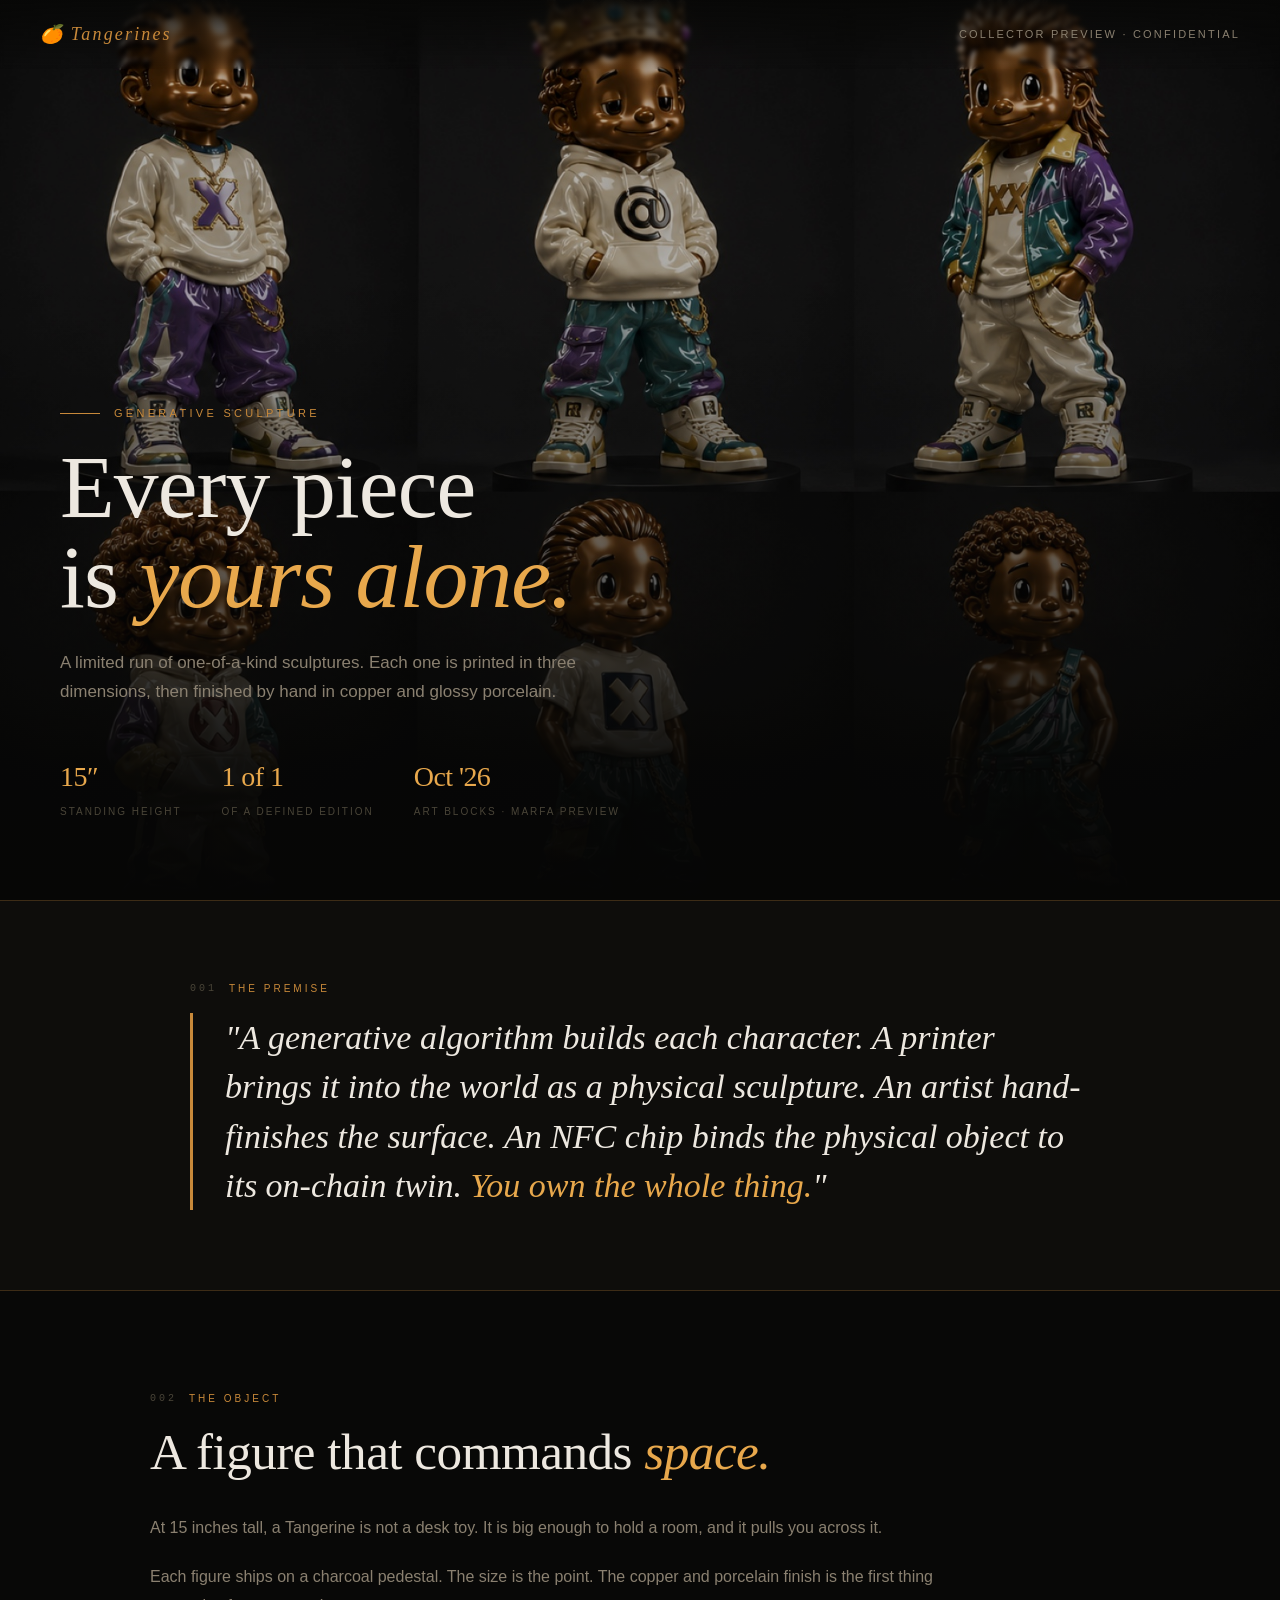
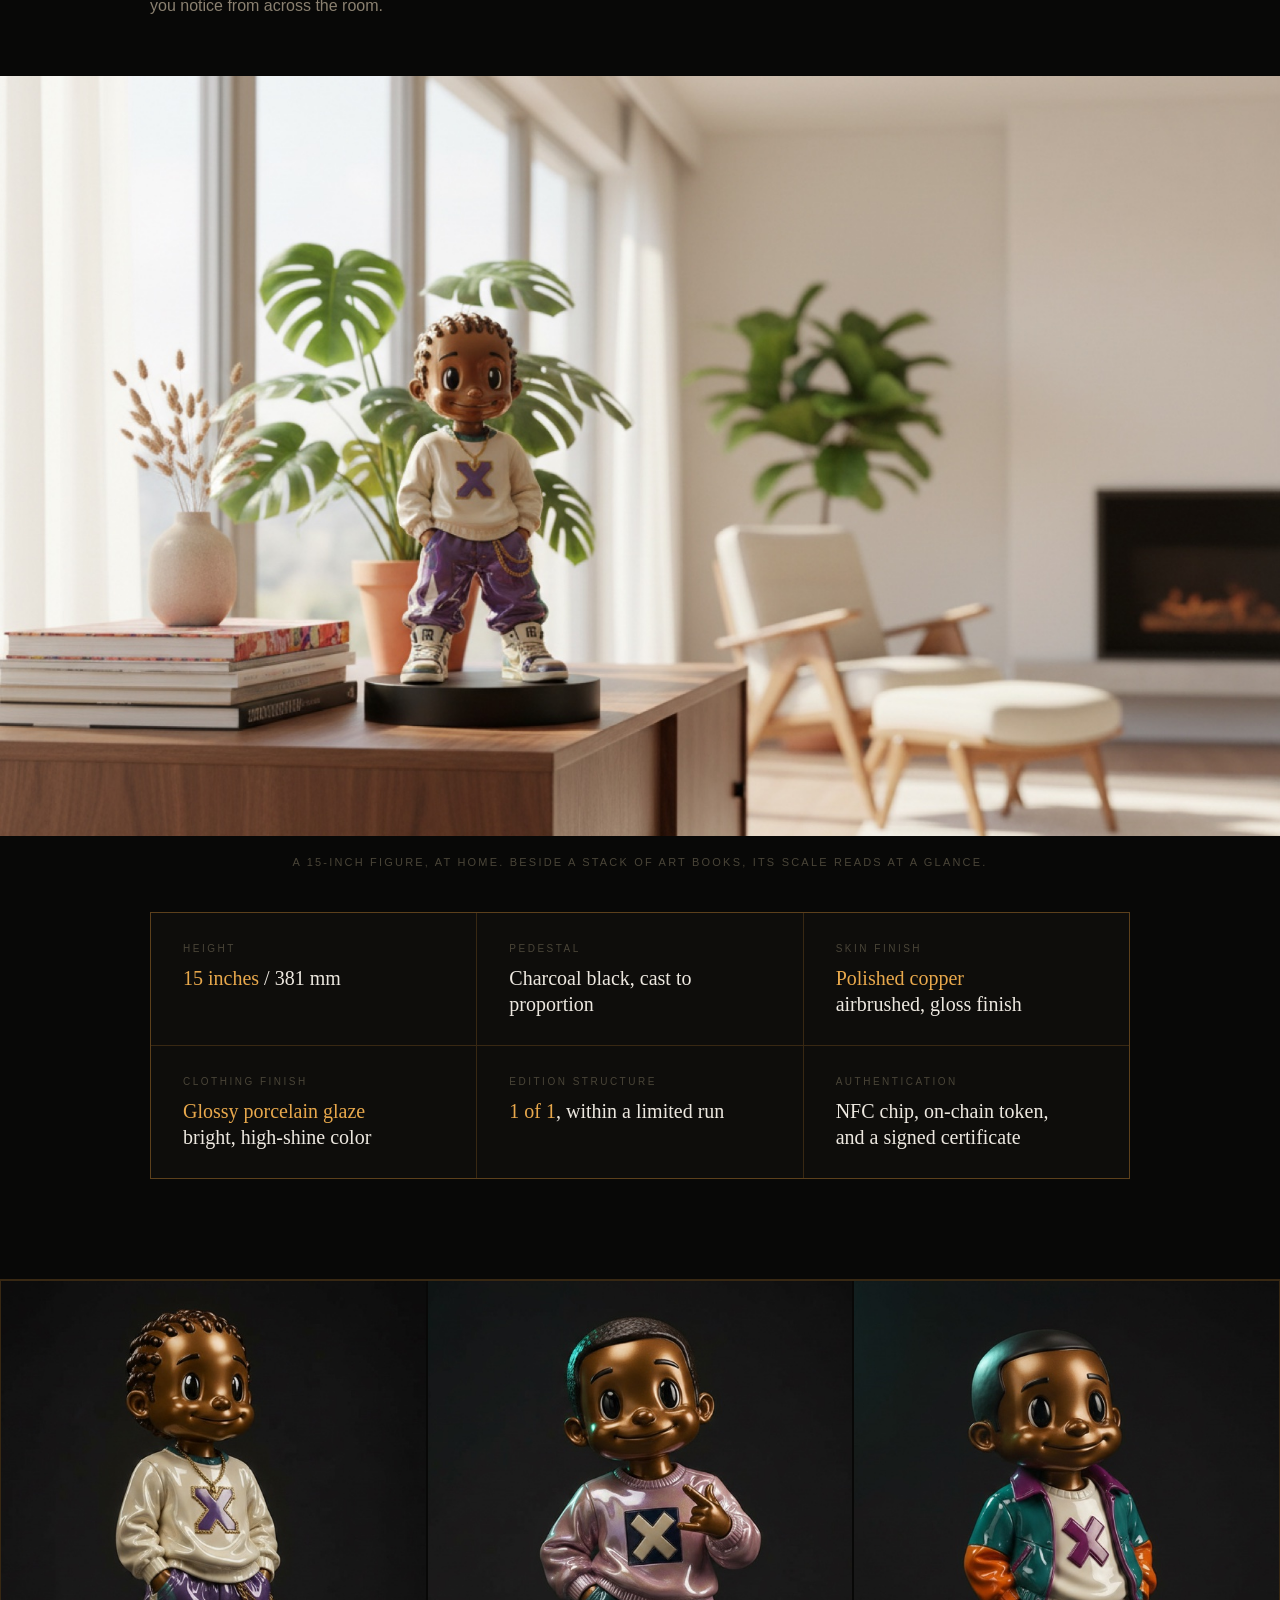
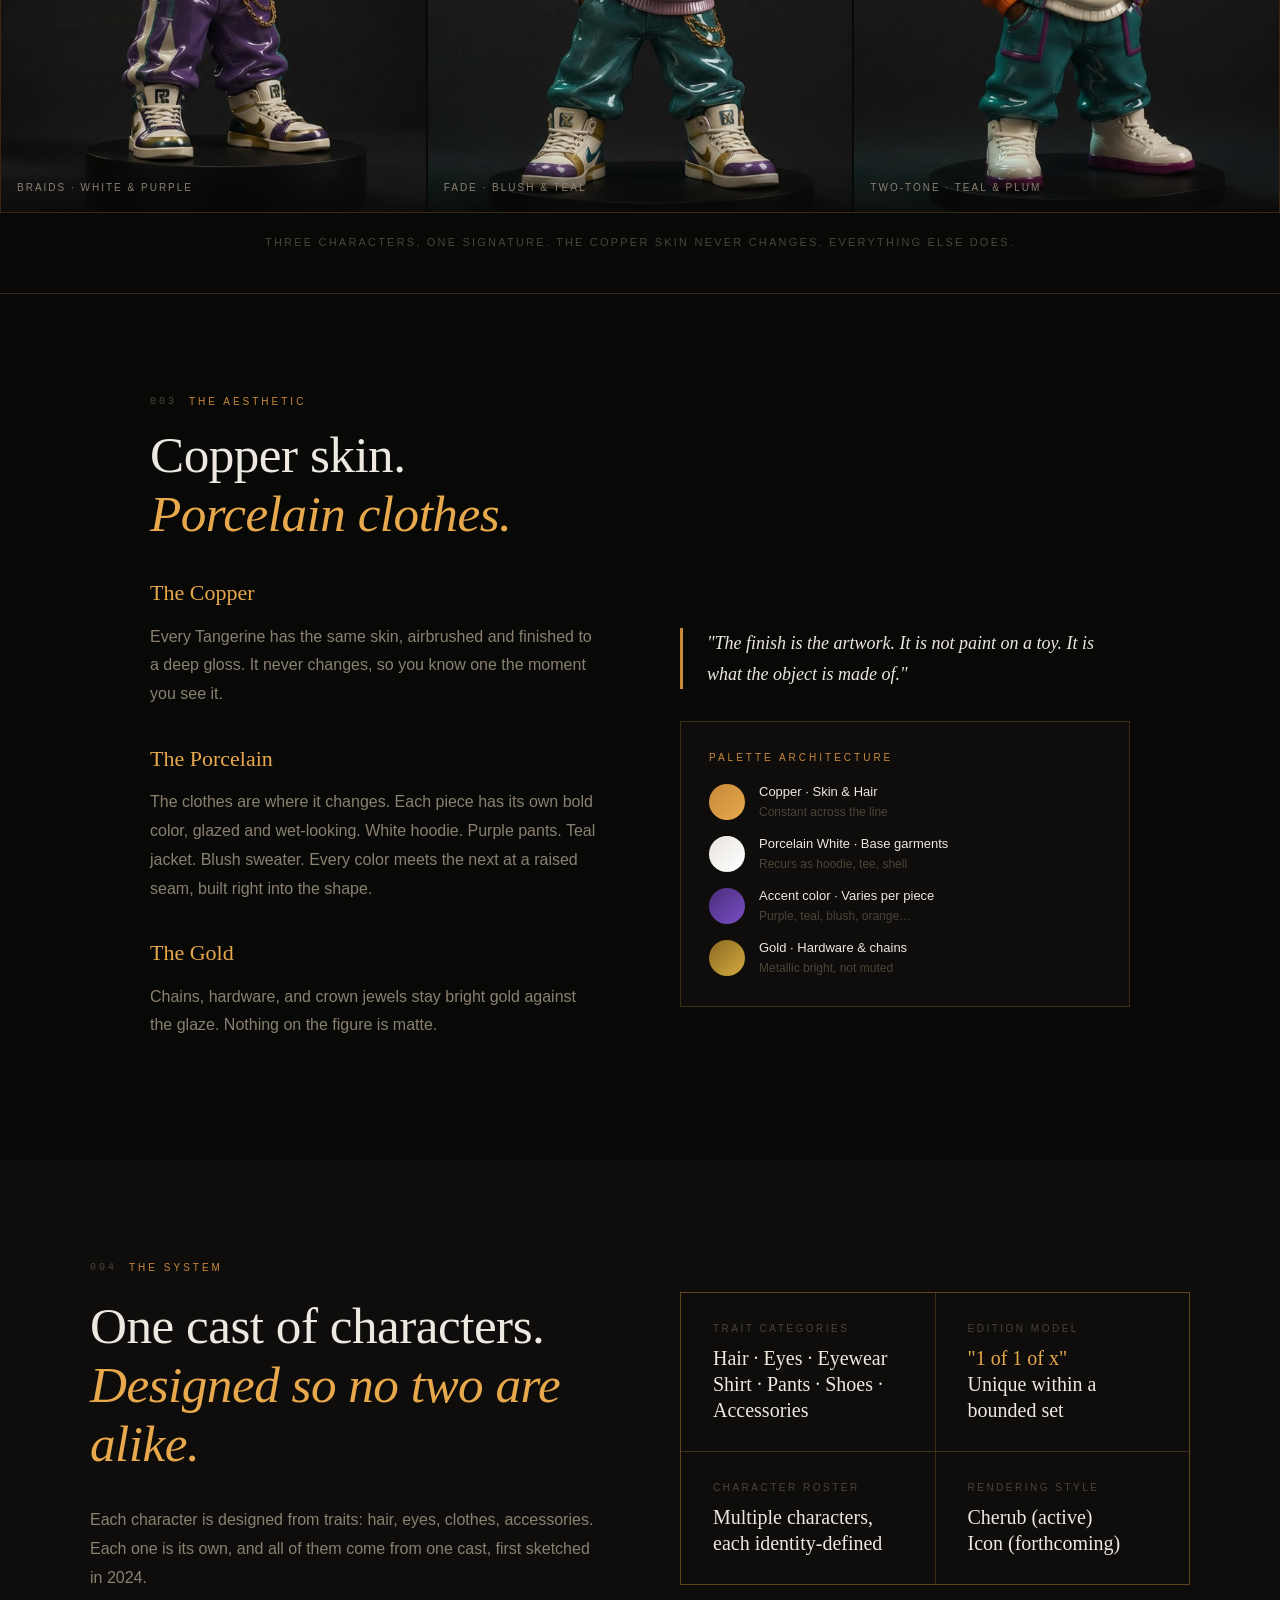
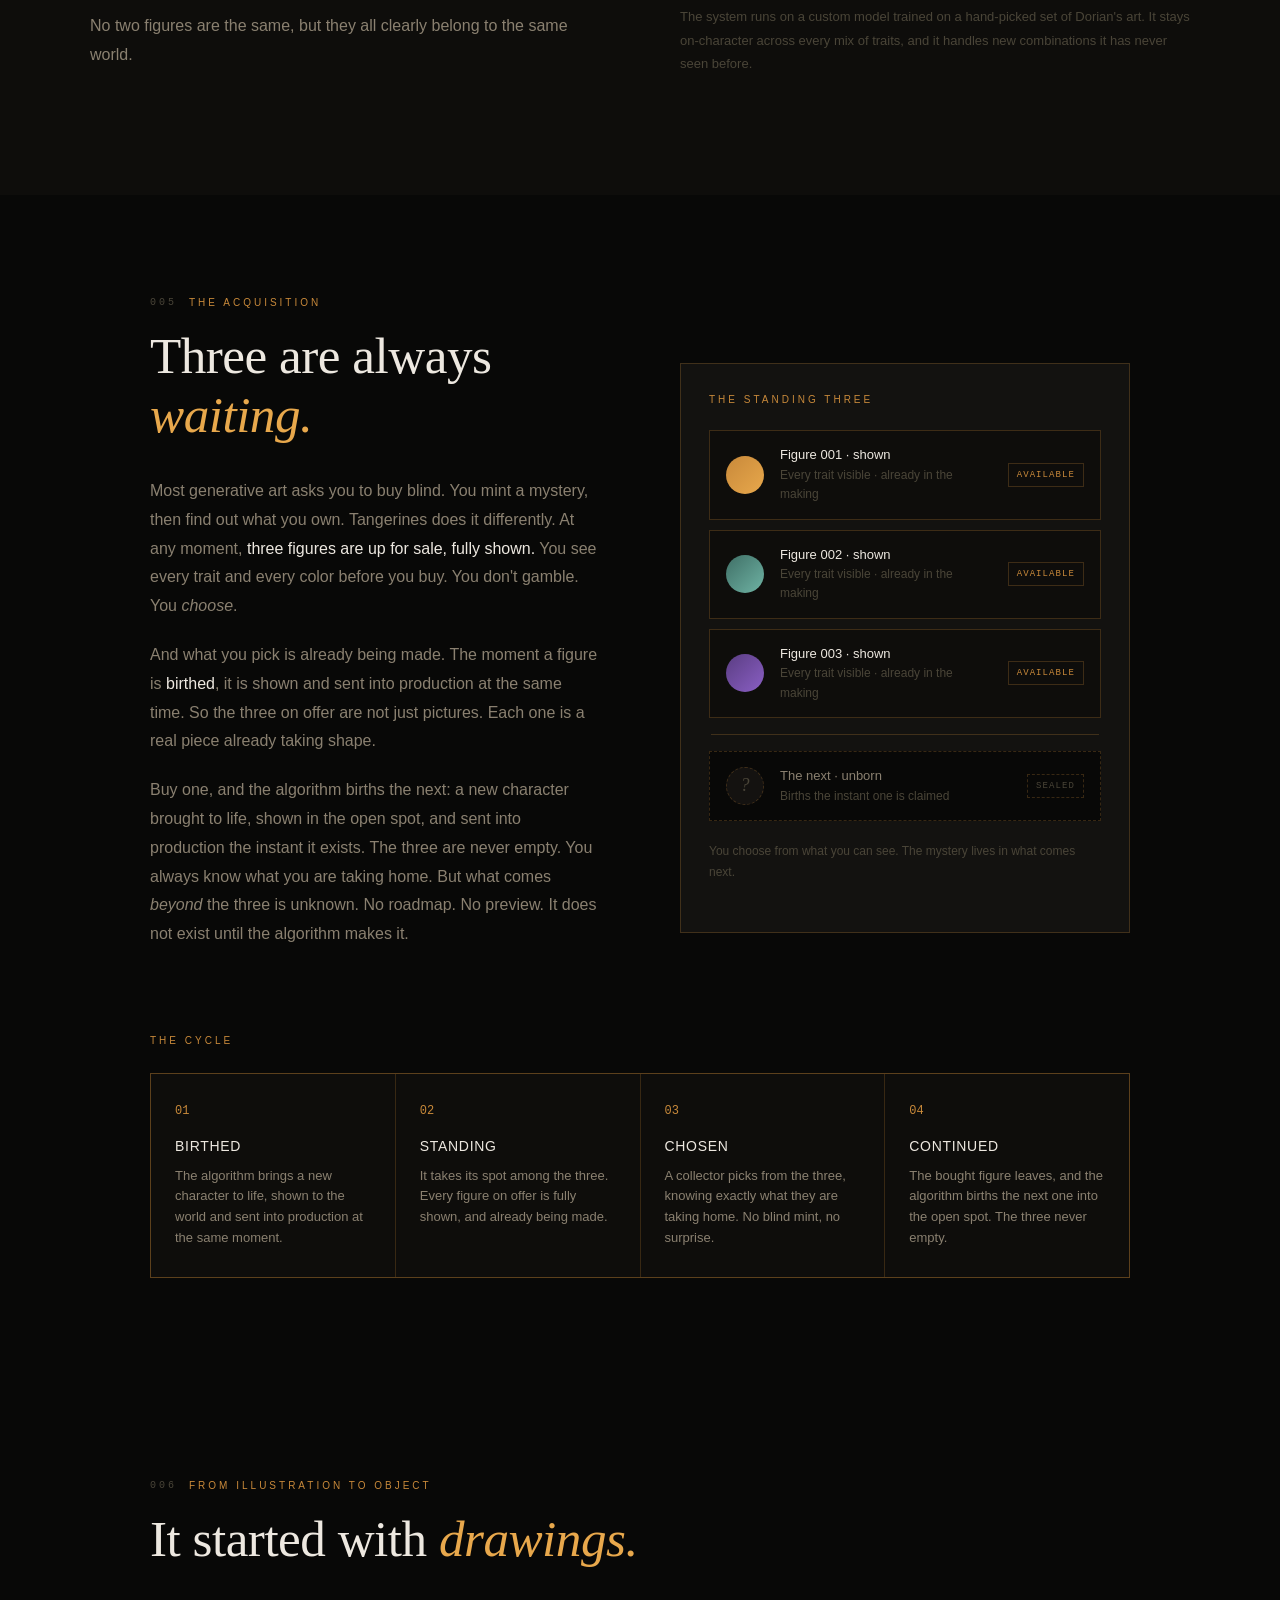
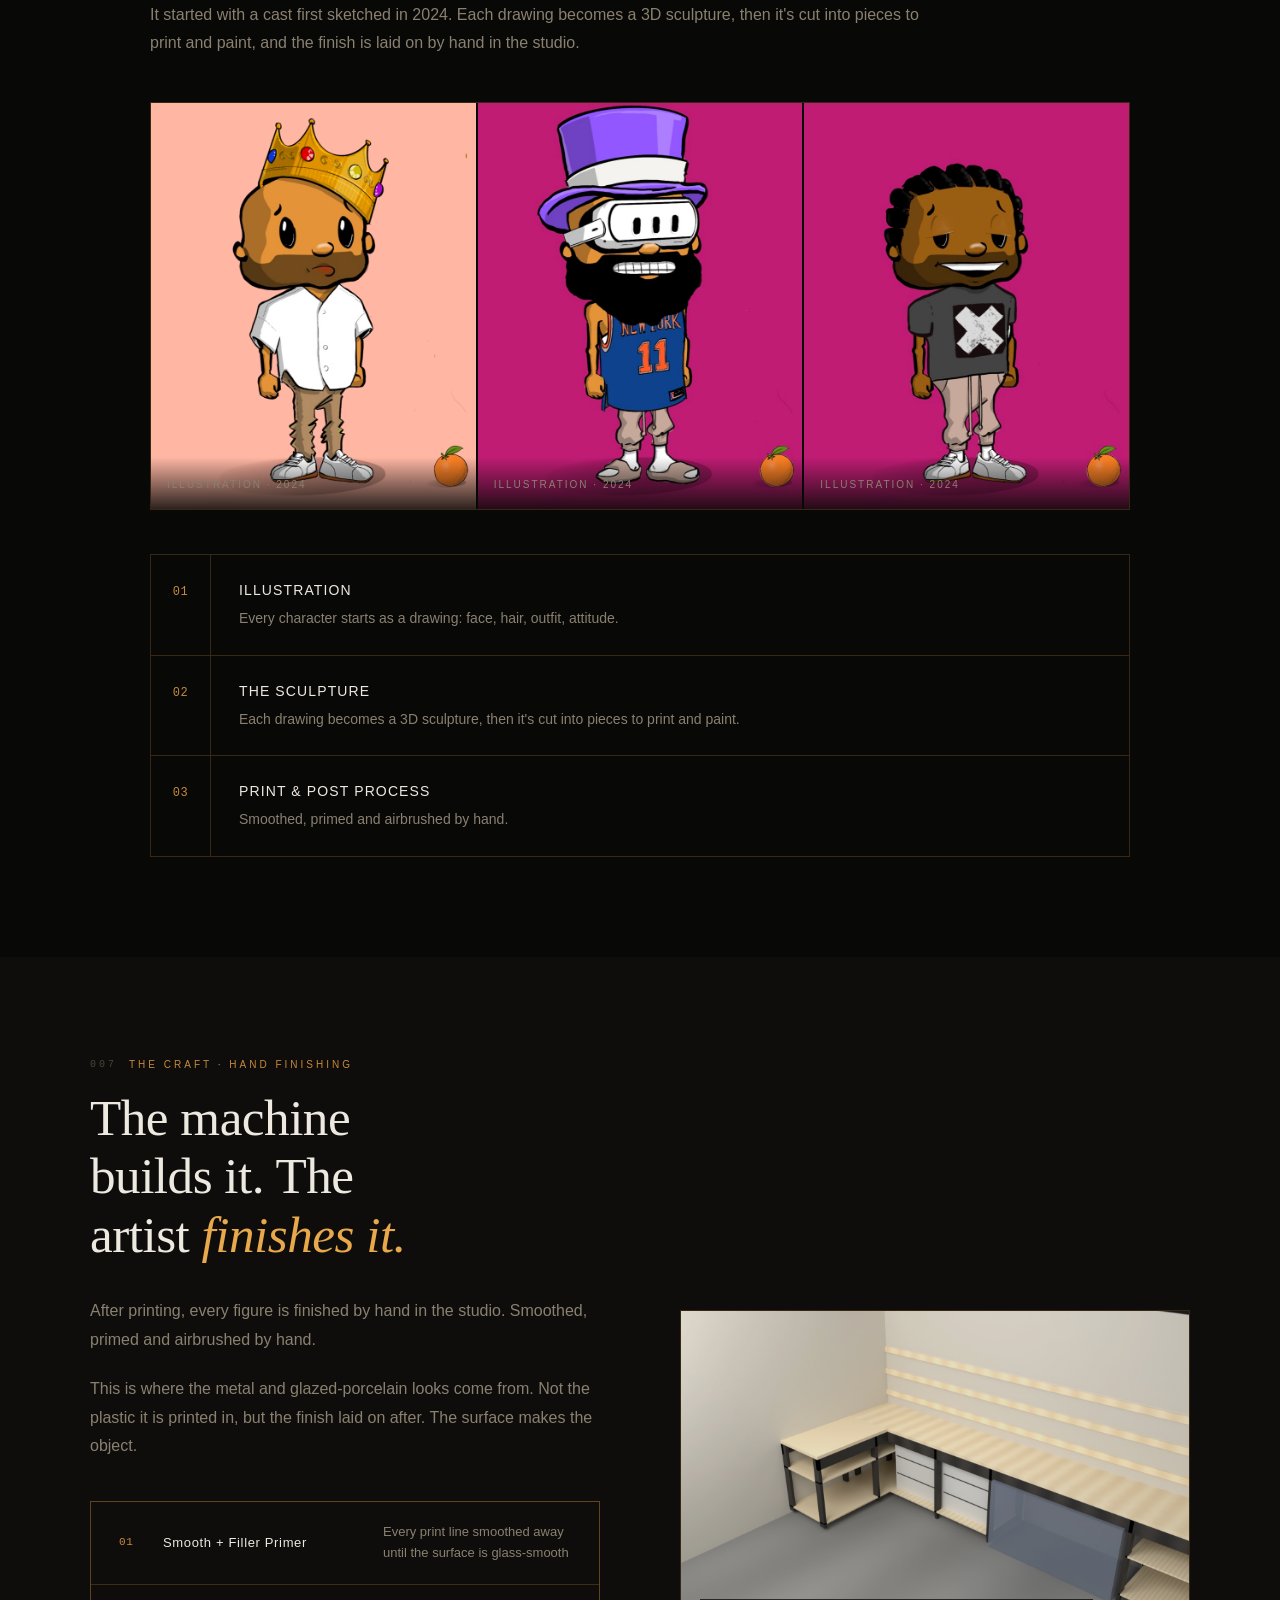
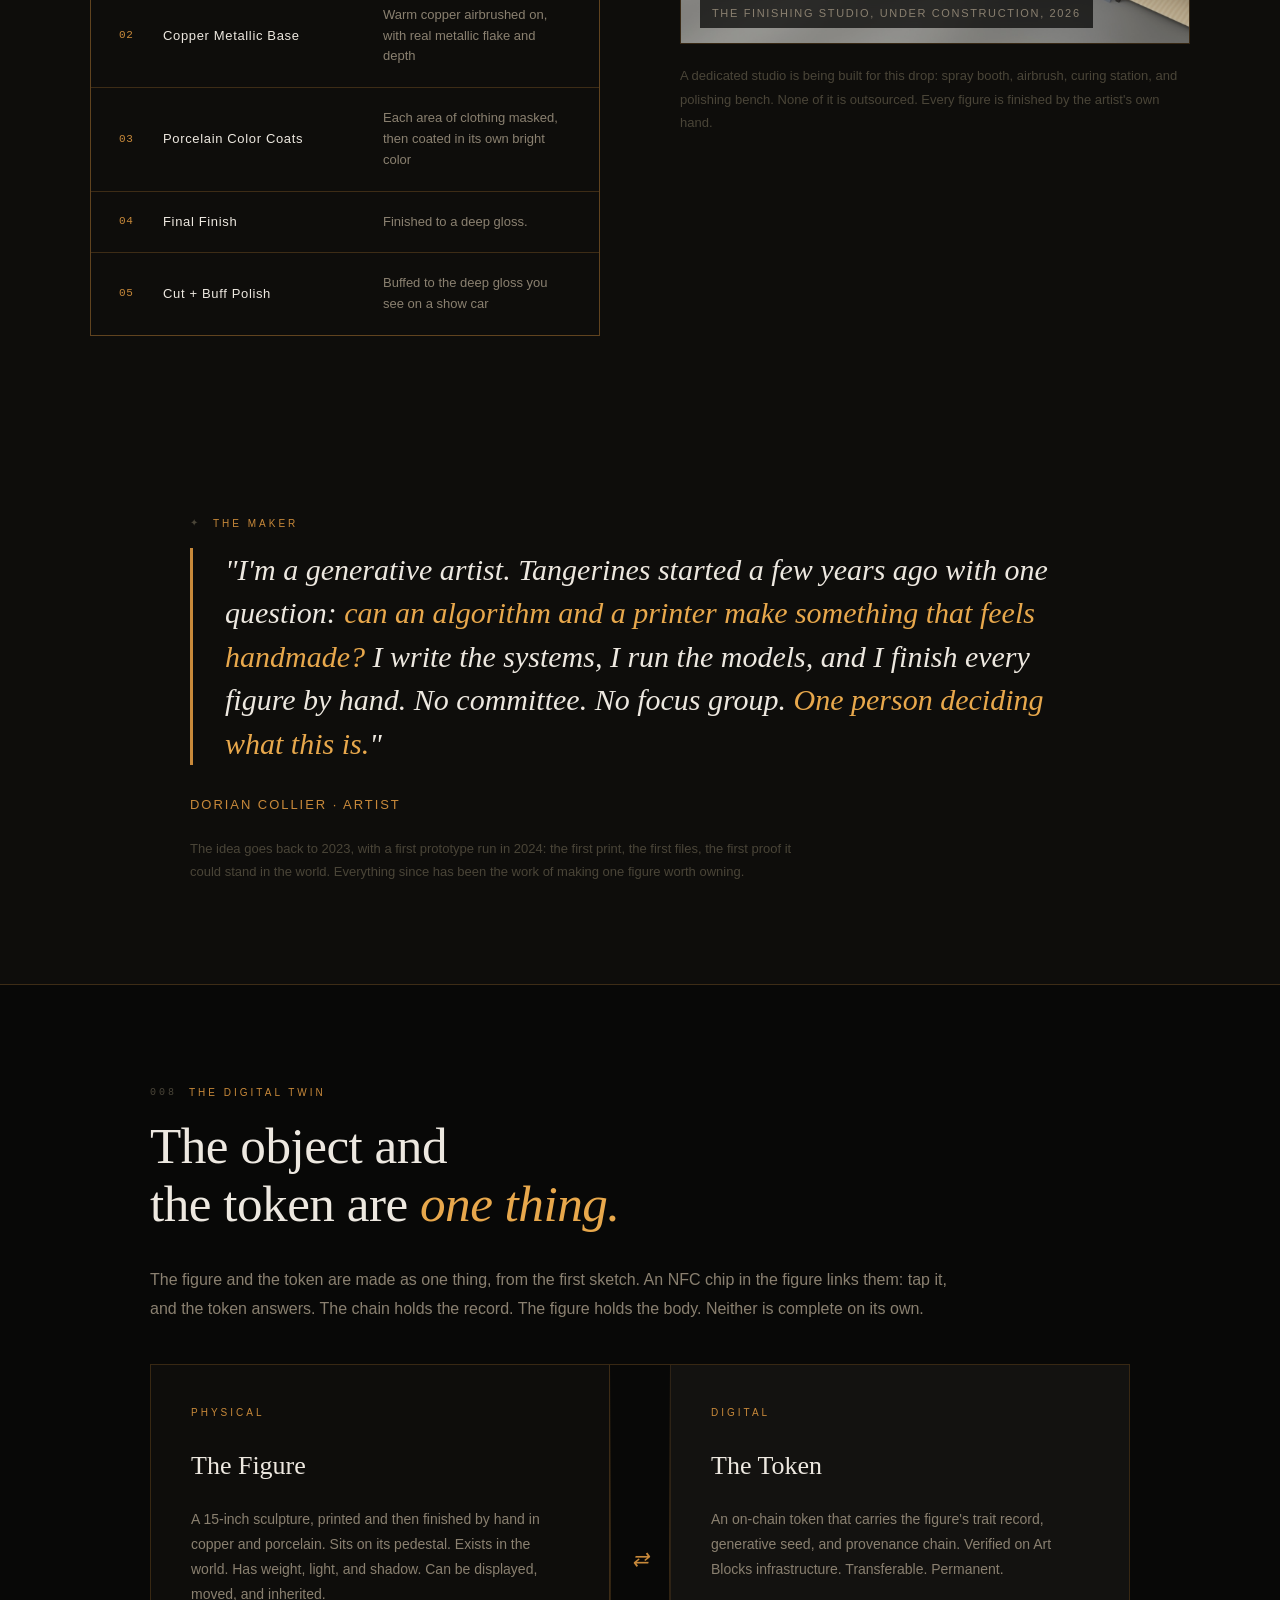
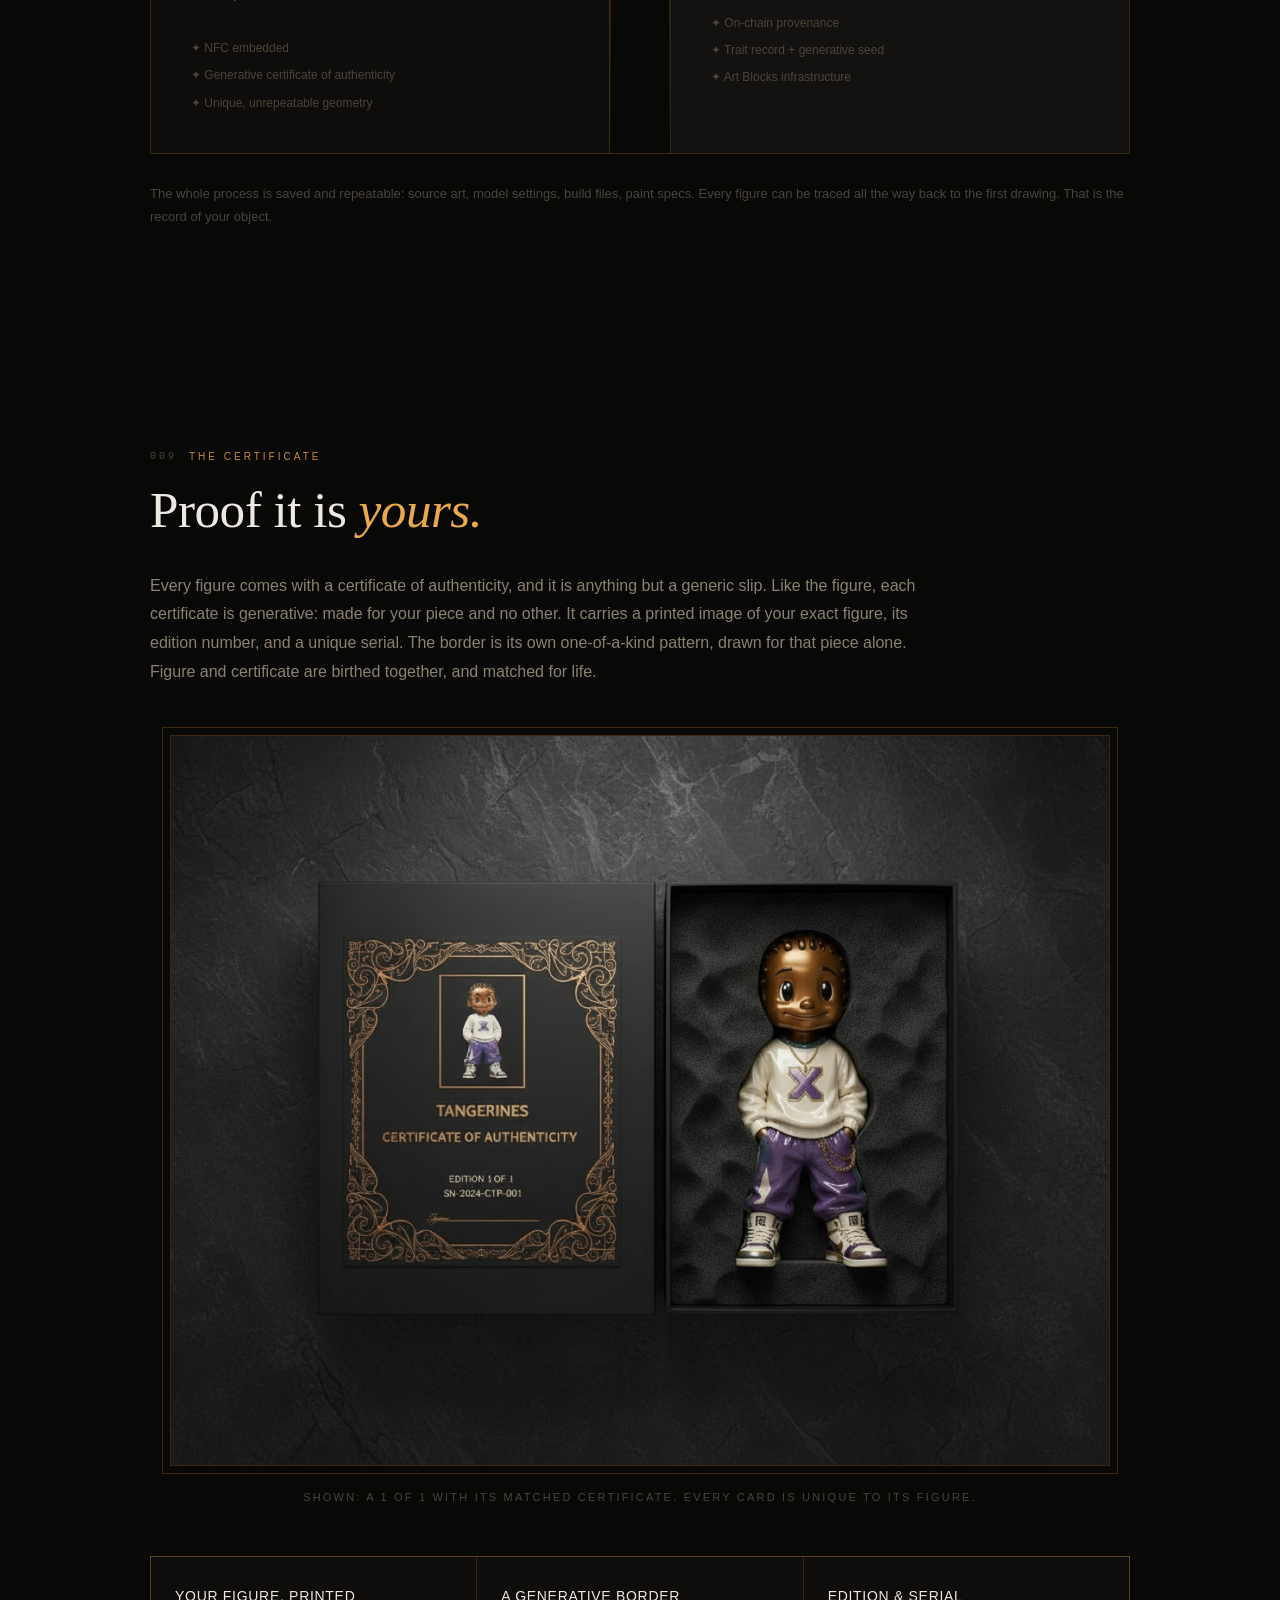
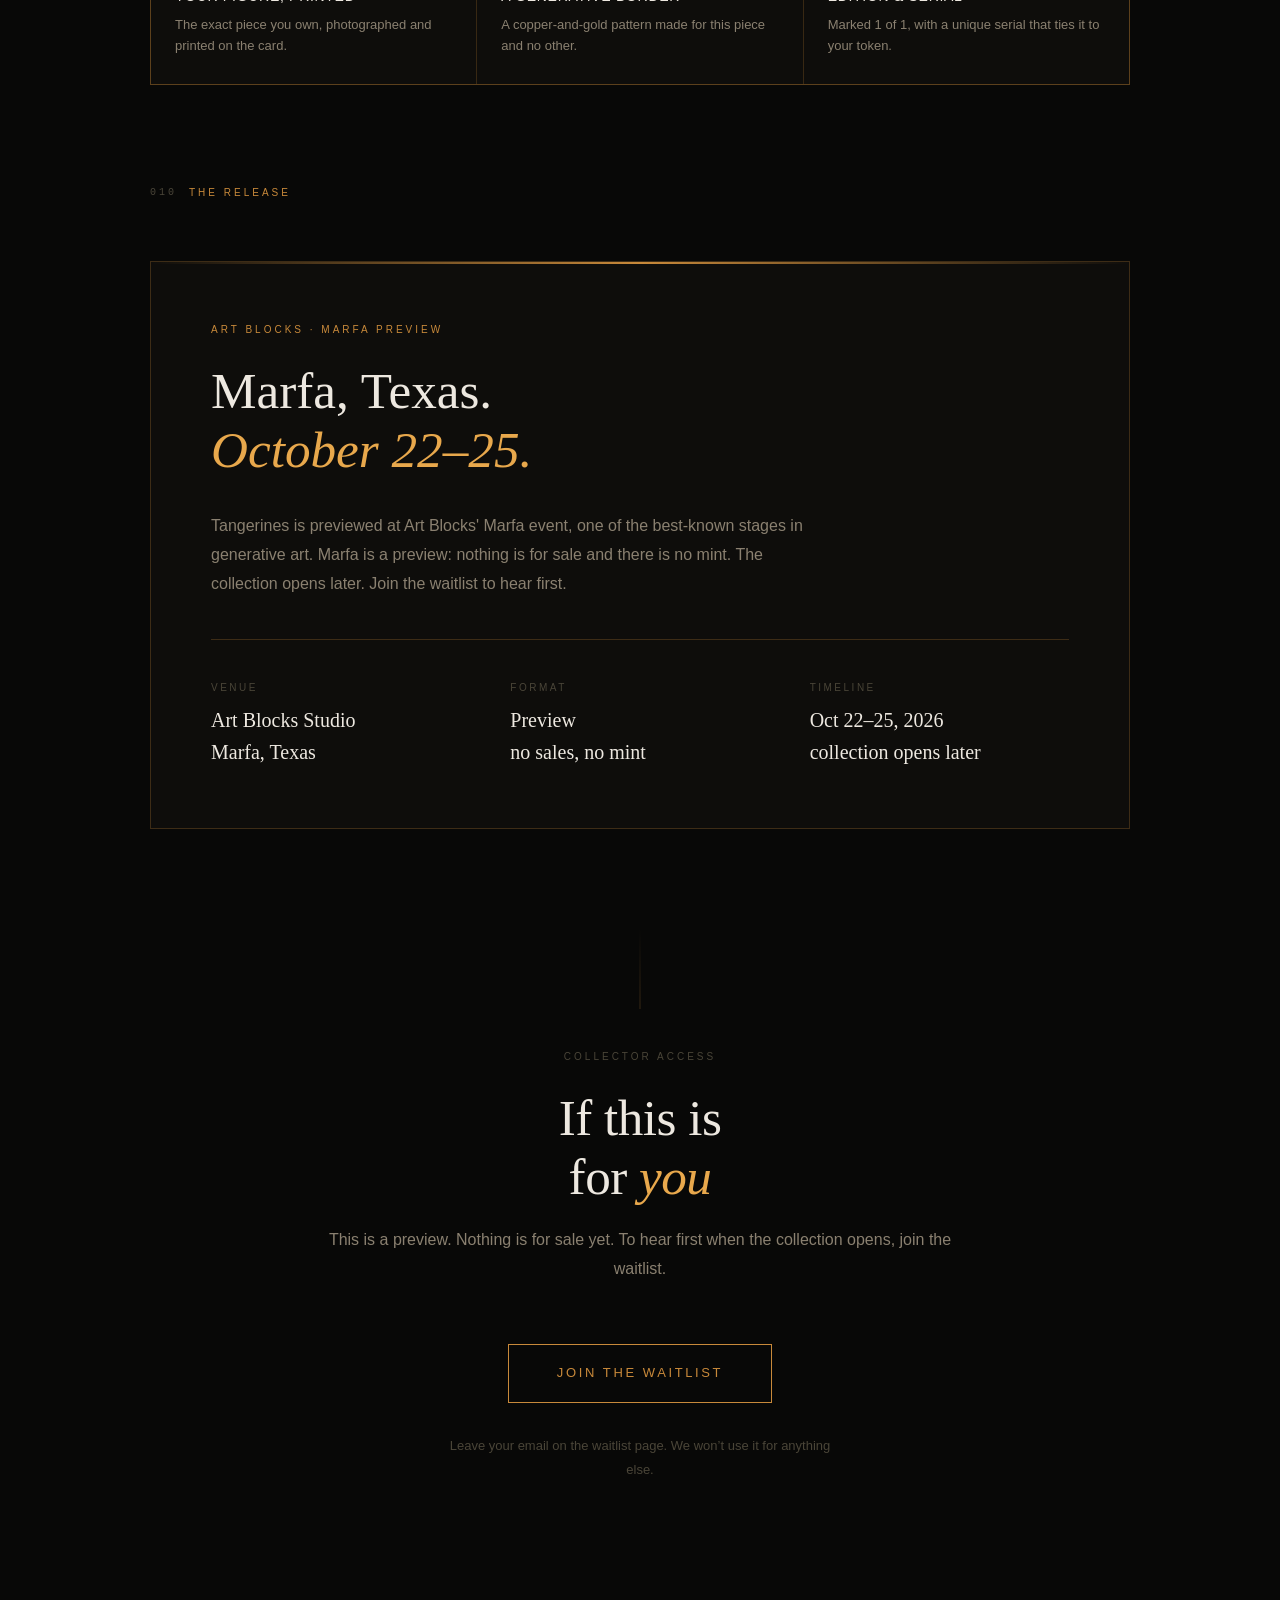
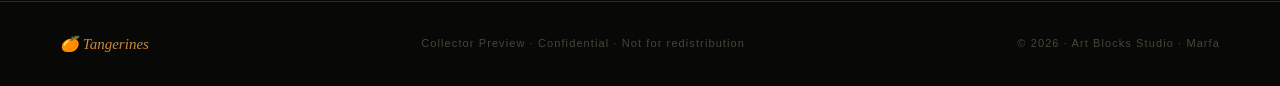
==== commit f32251b1: "Home: clear-coat wording true either way until the finish is confirmed (PM): airbrushed, gloss finis" ====
--- a/index.html
+++ b/index.html
@@ -792,7 +792,7 @@
         </div>
         <div class="spec">
           <div class="spec-label">Skin finish</div>
-          <div class="spec-value"><em>Polished copper</em><br>automotive paint, epoxy coat</div>
+          <div class="spec-value"><em>Polished copper</em><br>airbrushed, gloss finish</div>
         </div>
         <div class="spec">
           <div class="spec-label">Clothing finish</div>
@@ -1070,8 +1070,8 @@
           </div>
           <div class="finish-layer">
             <div class="finish-num">04</div>
-            <div class="finish-name">Clear Coat</div>
-            <div class="finish-detail">A glossy, protective seal that reads as real glaze from across the room</div>
+            <div class="finish-name">Final Finish</div>
+            <div class="finish-detail">Finished to a deep gloss.</div>
           </div>
           <div class="finish-layer">
             <div class="finish-num">05</div>
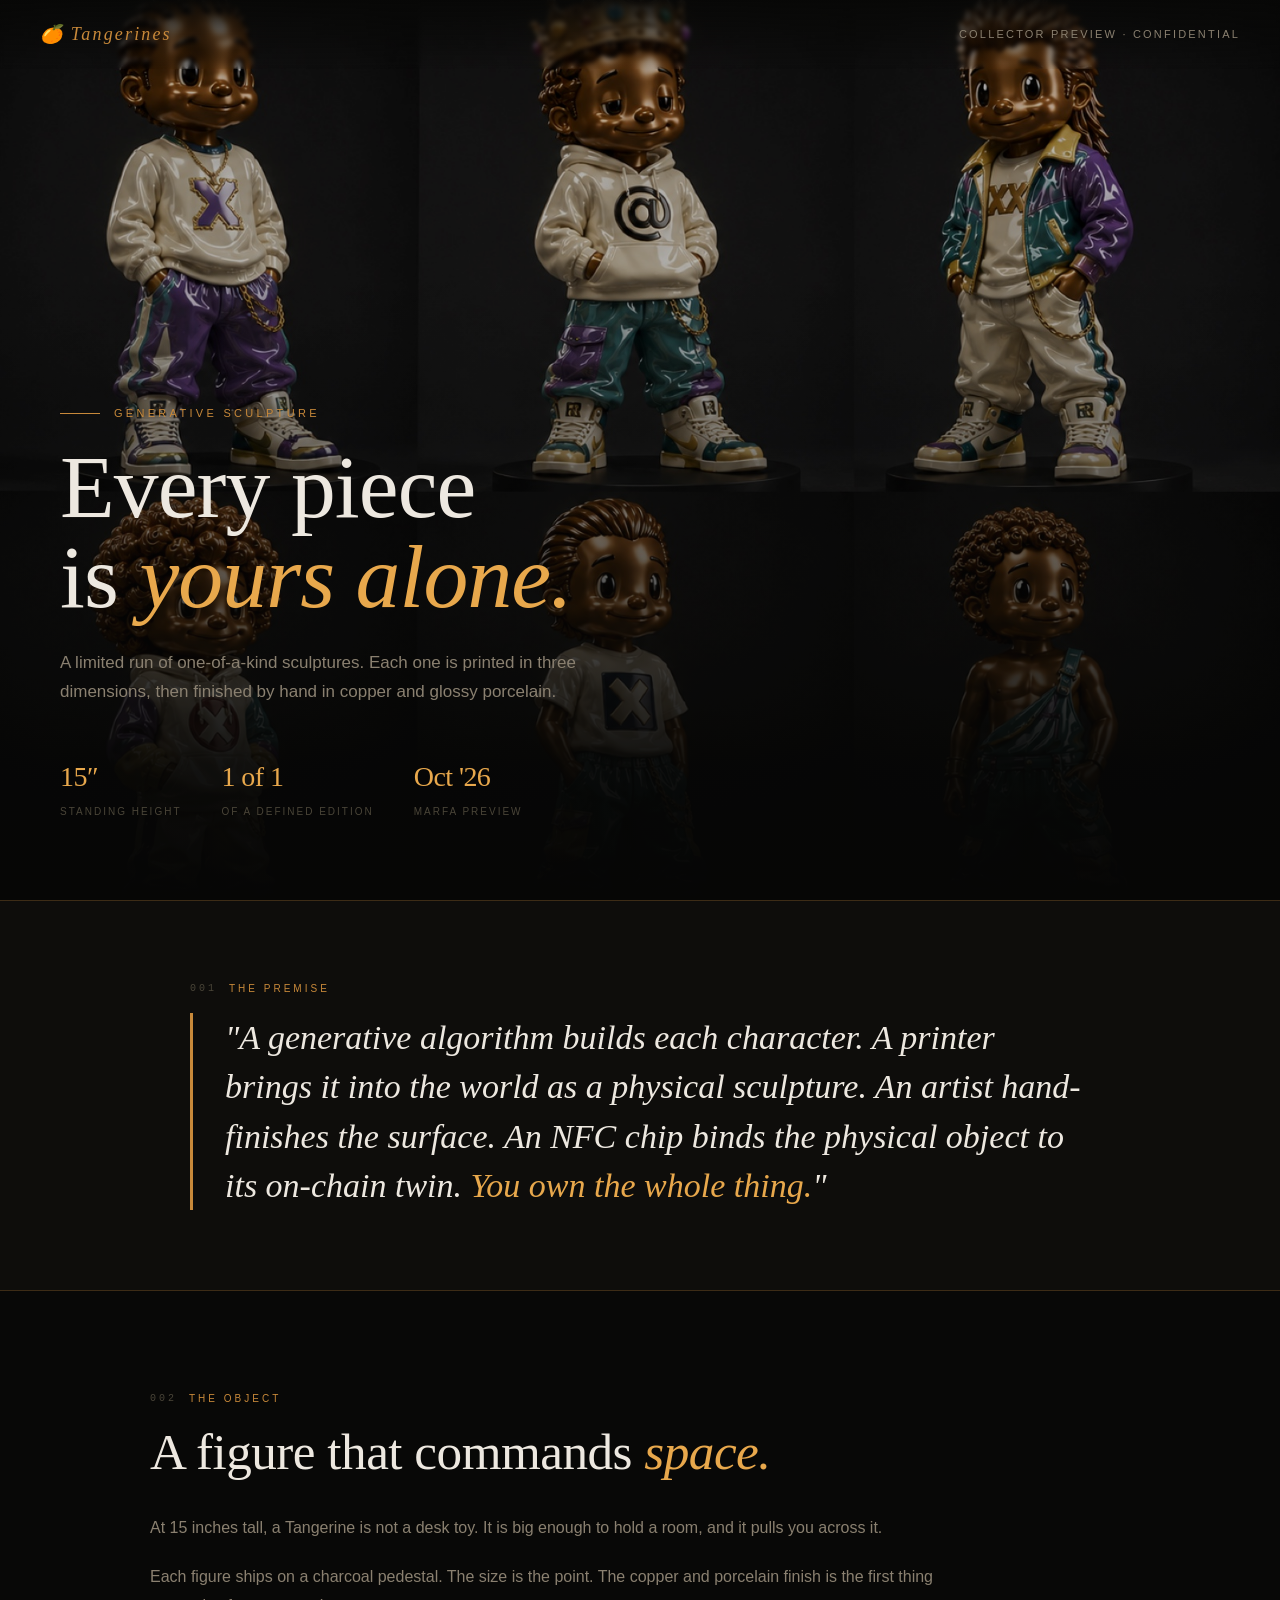
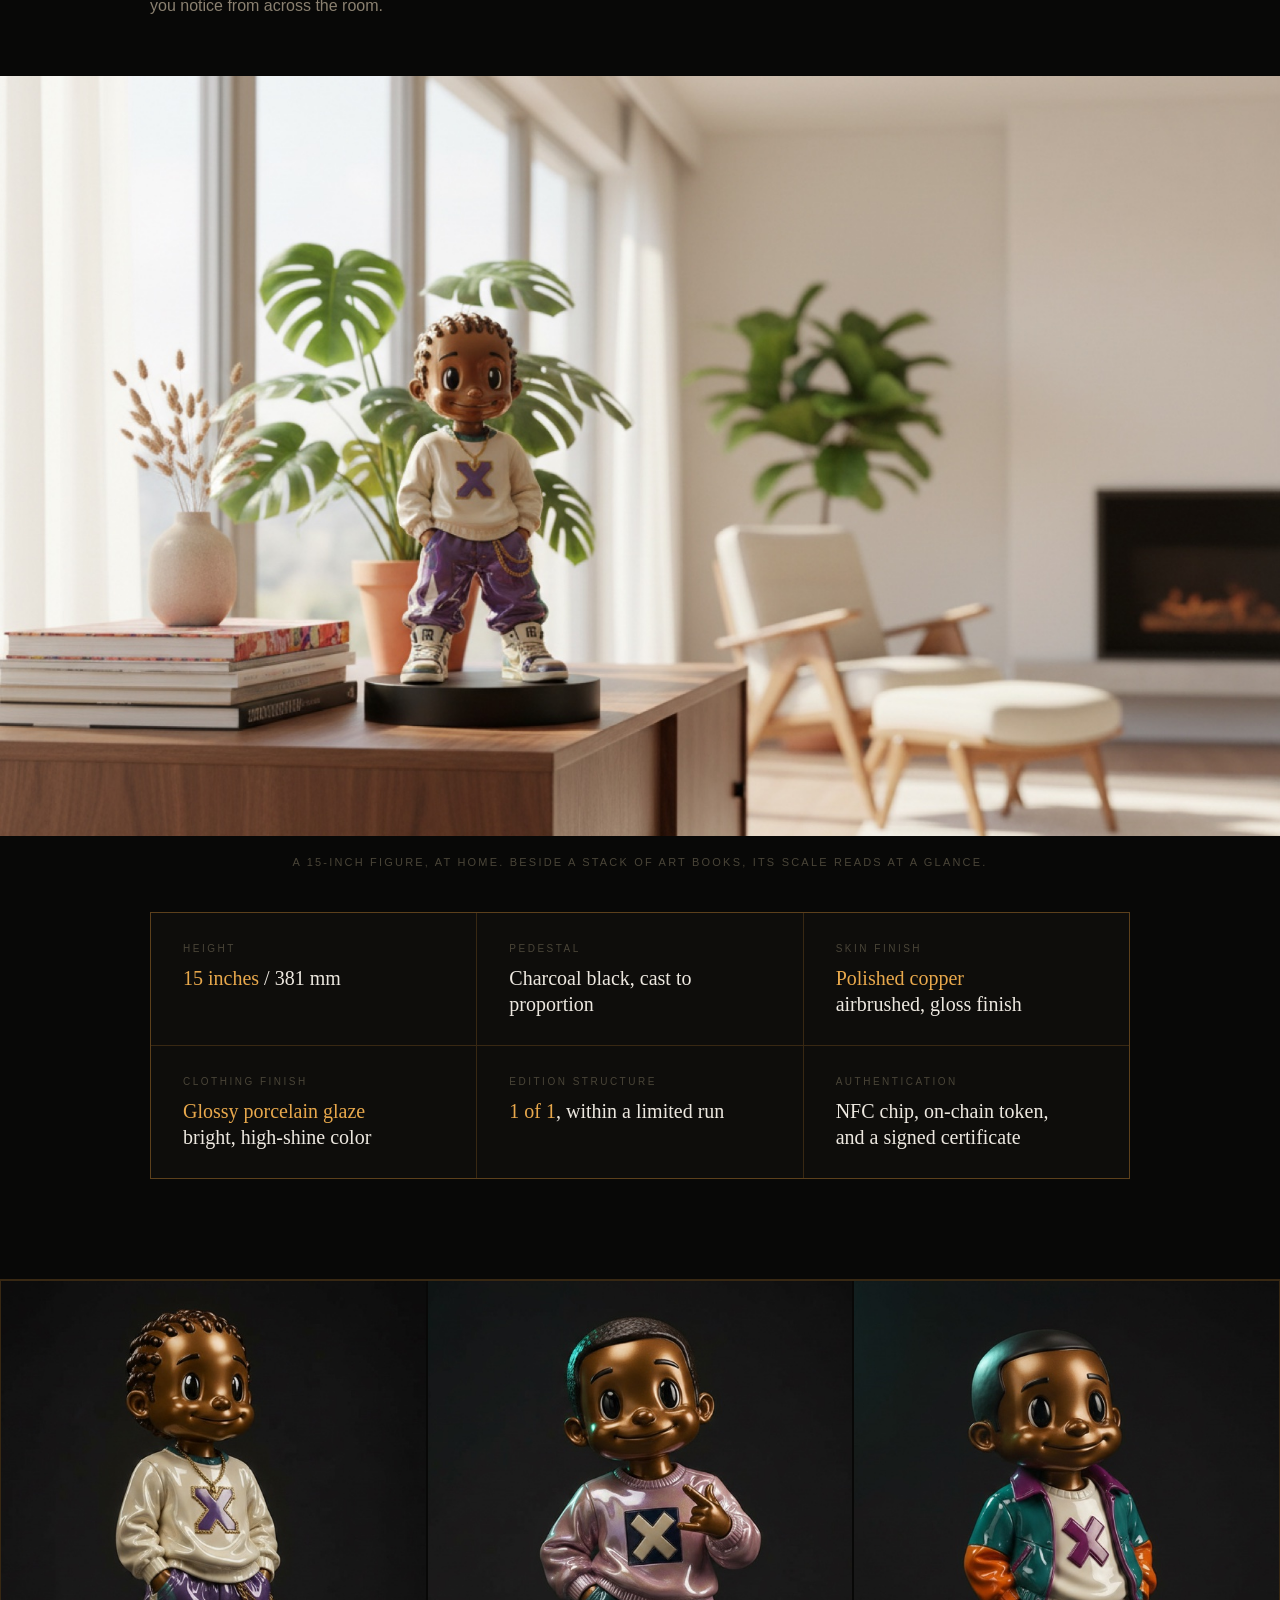
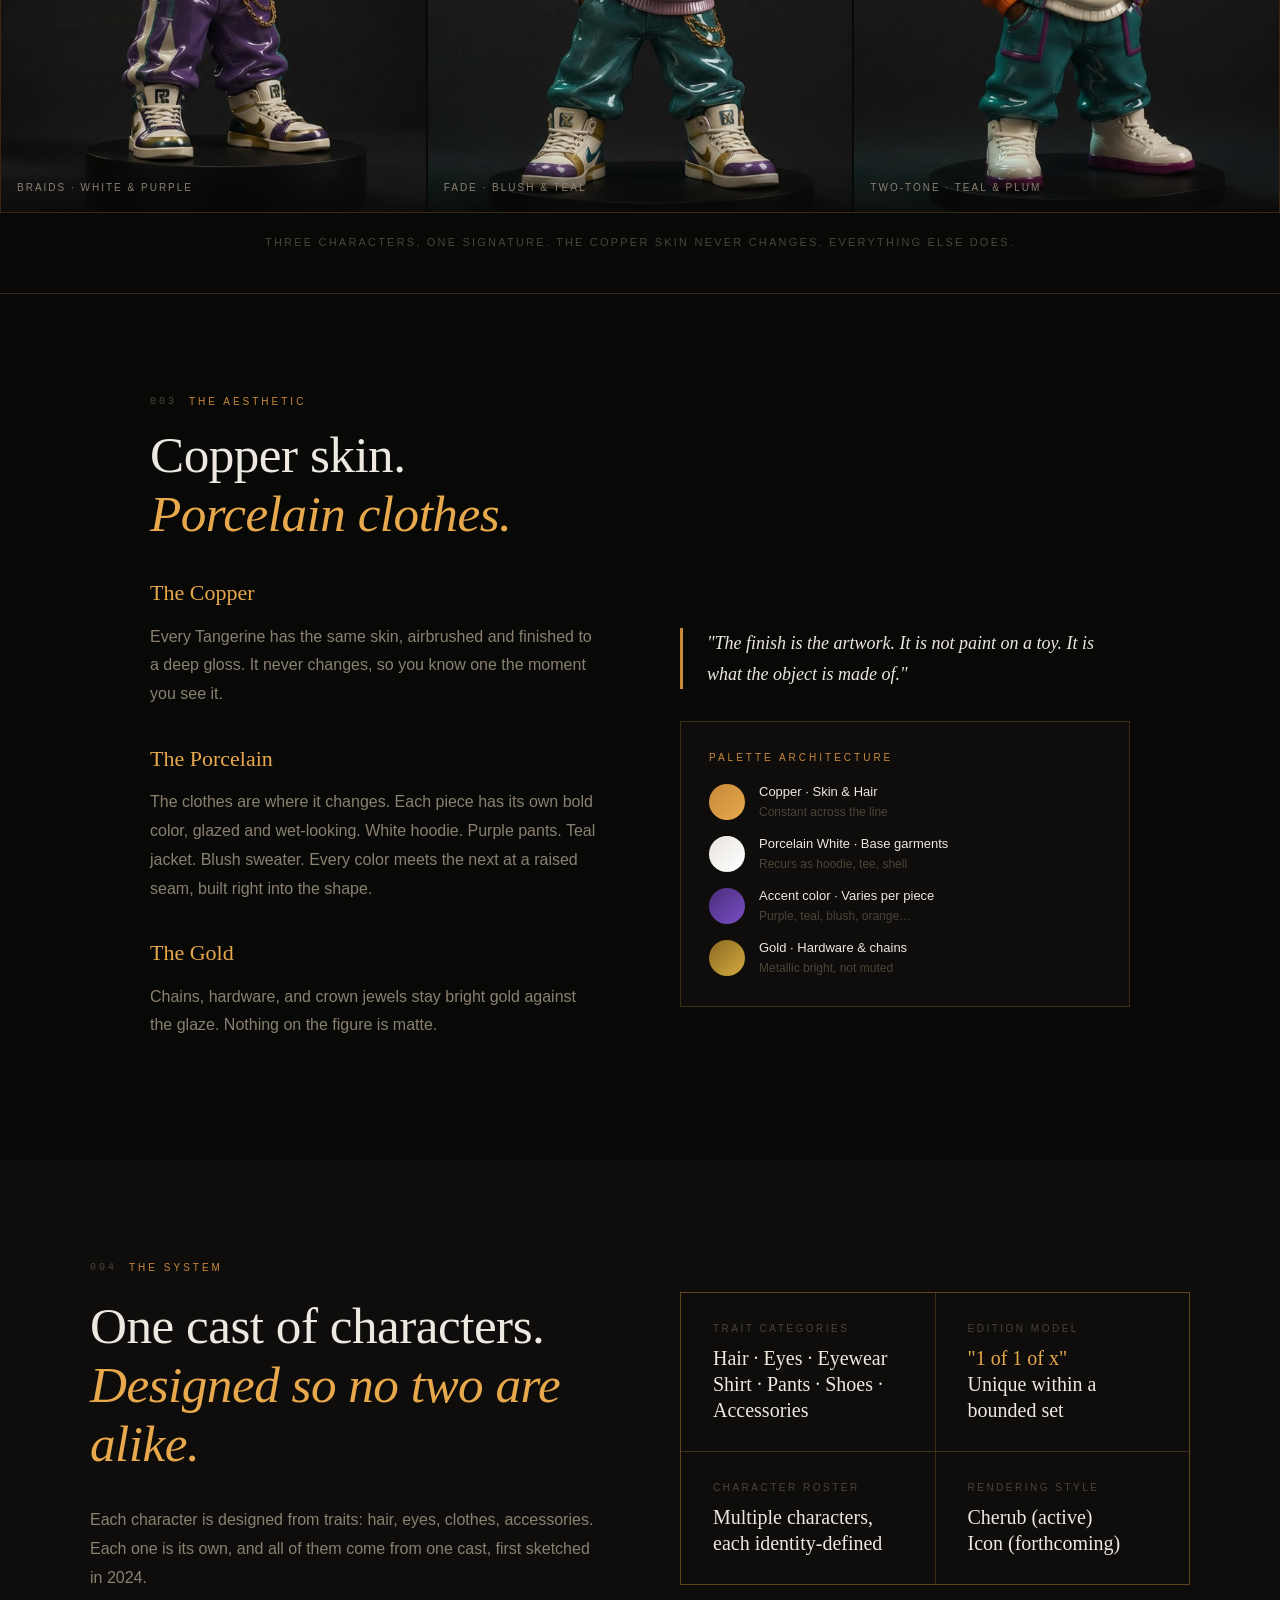
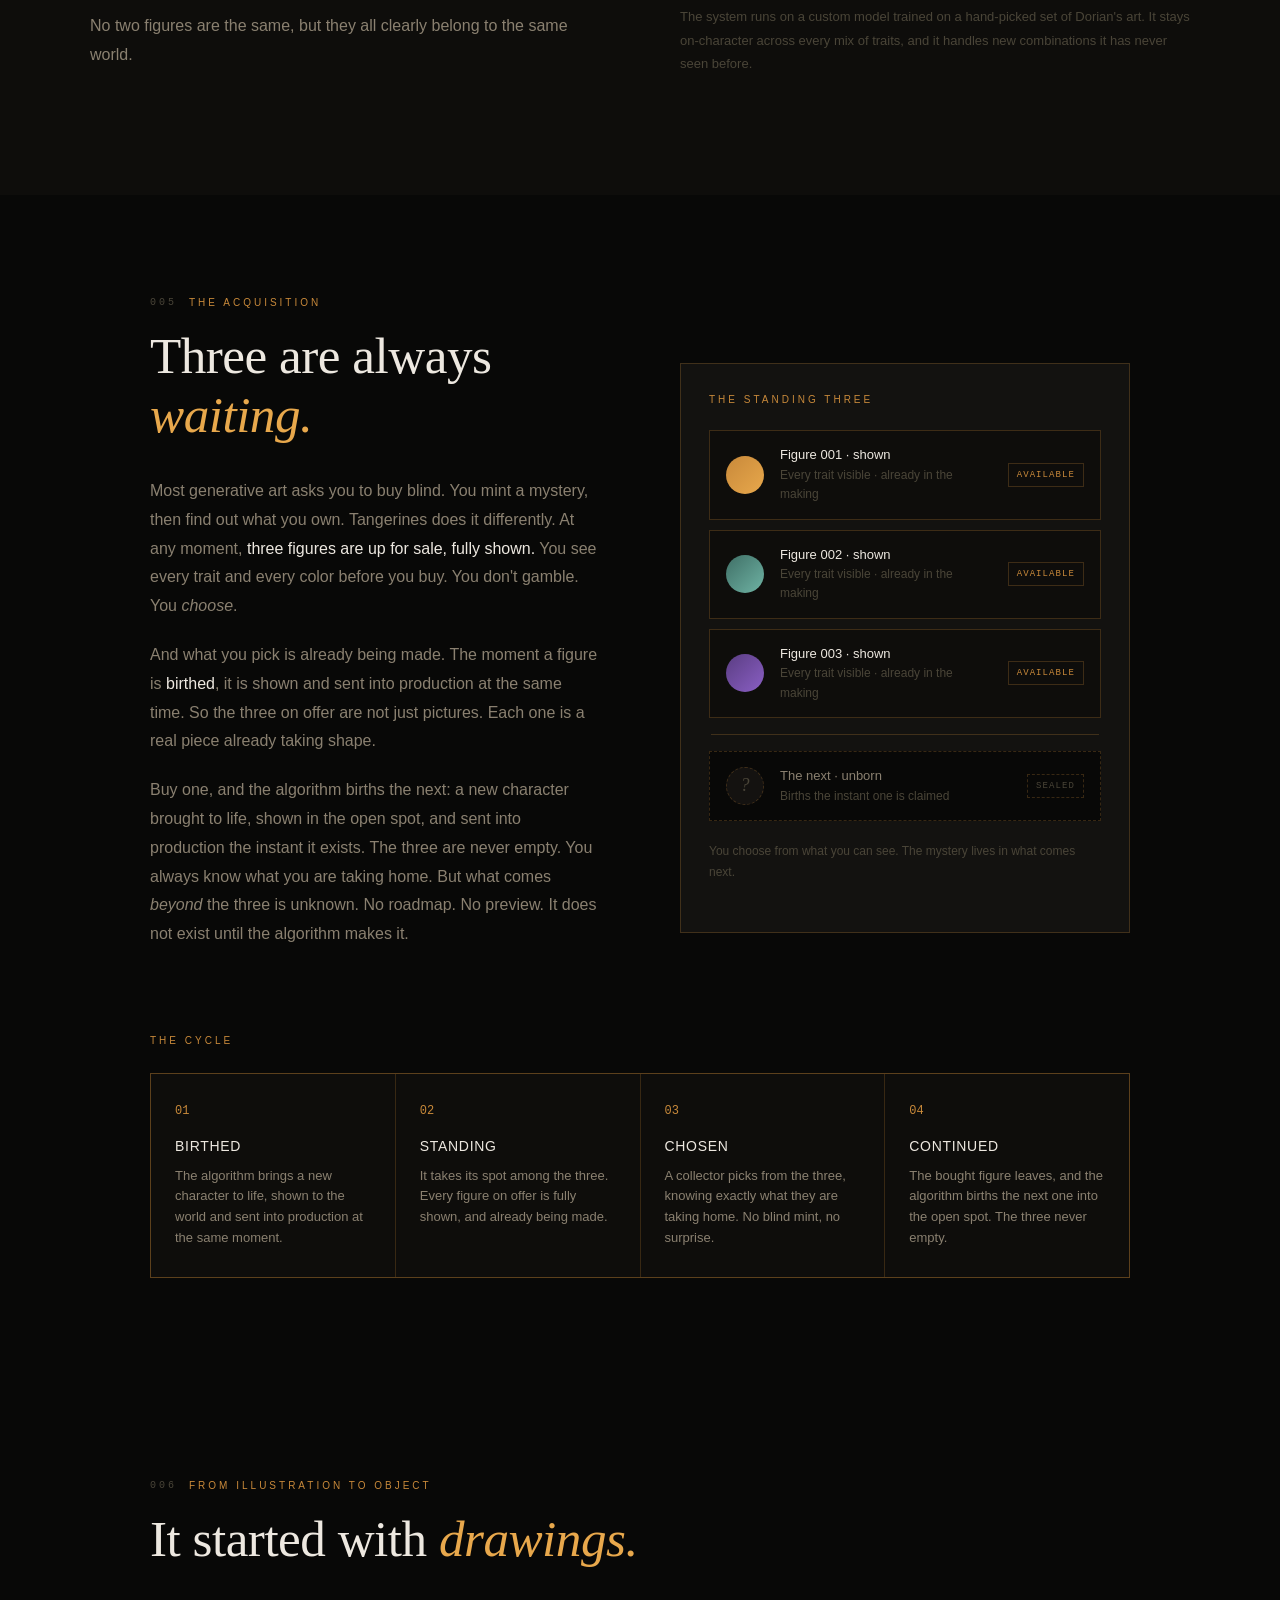
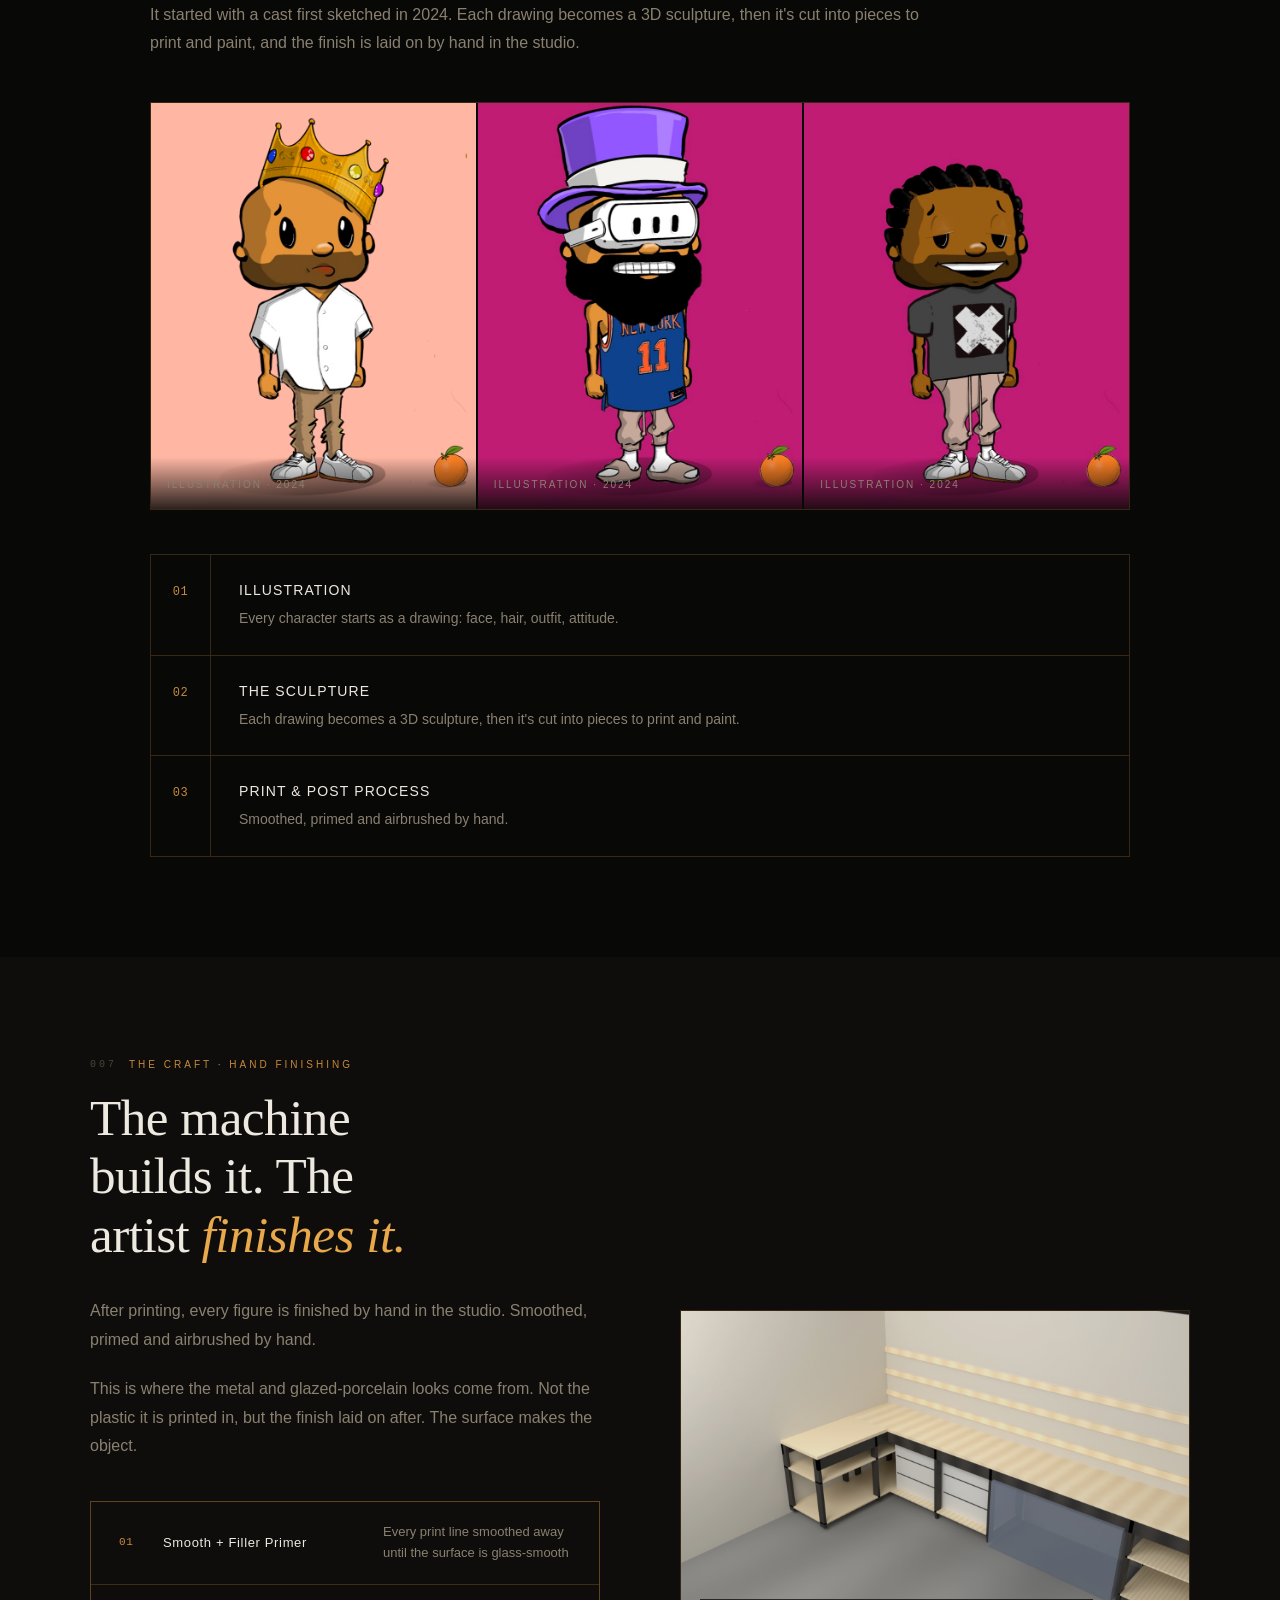
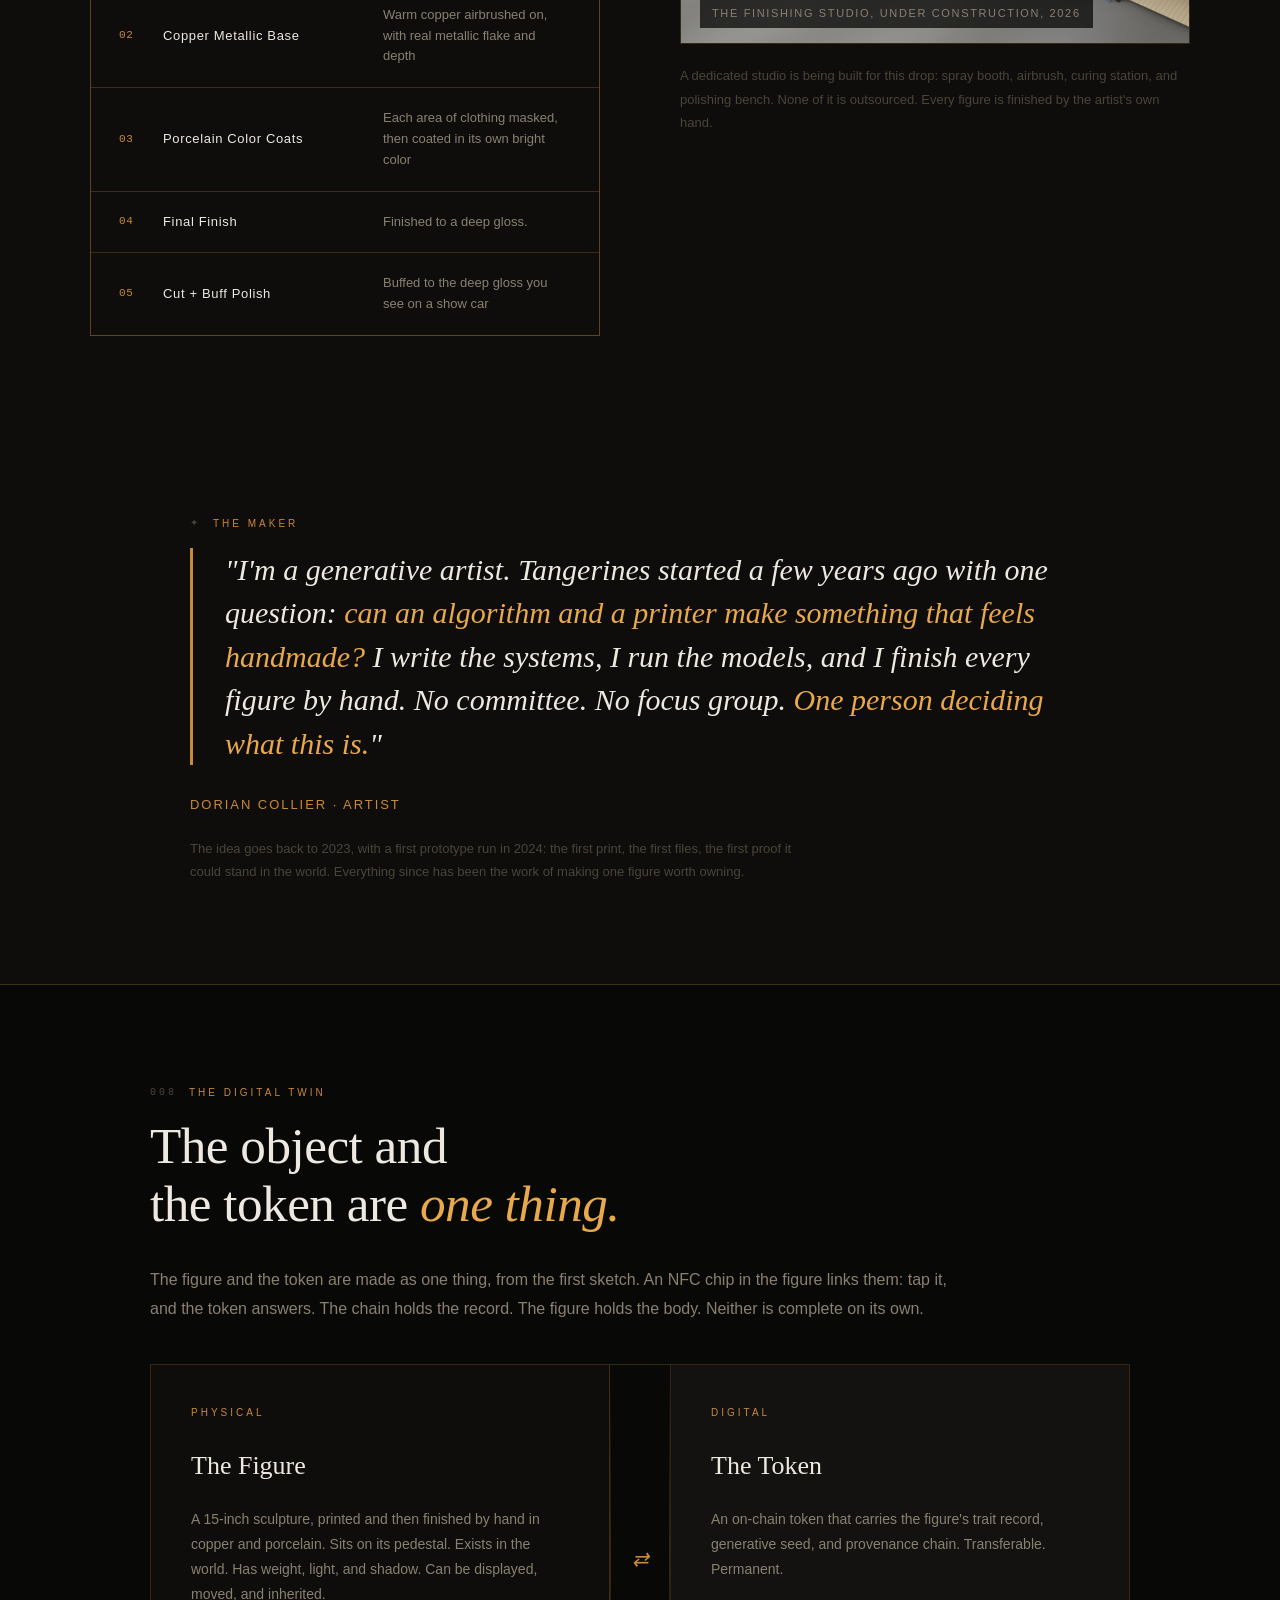
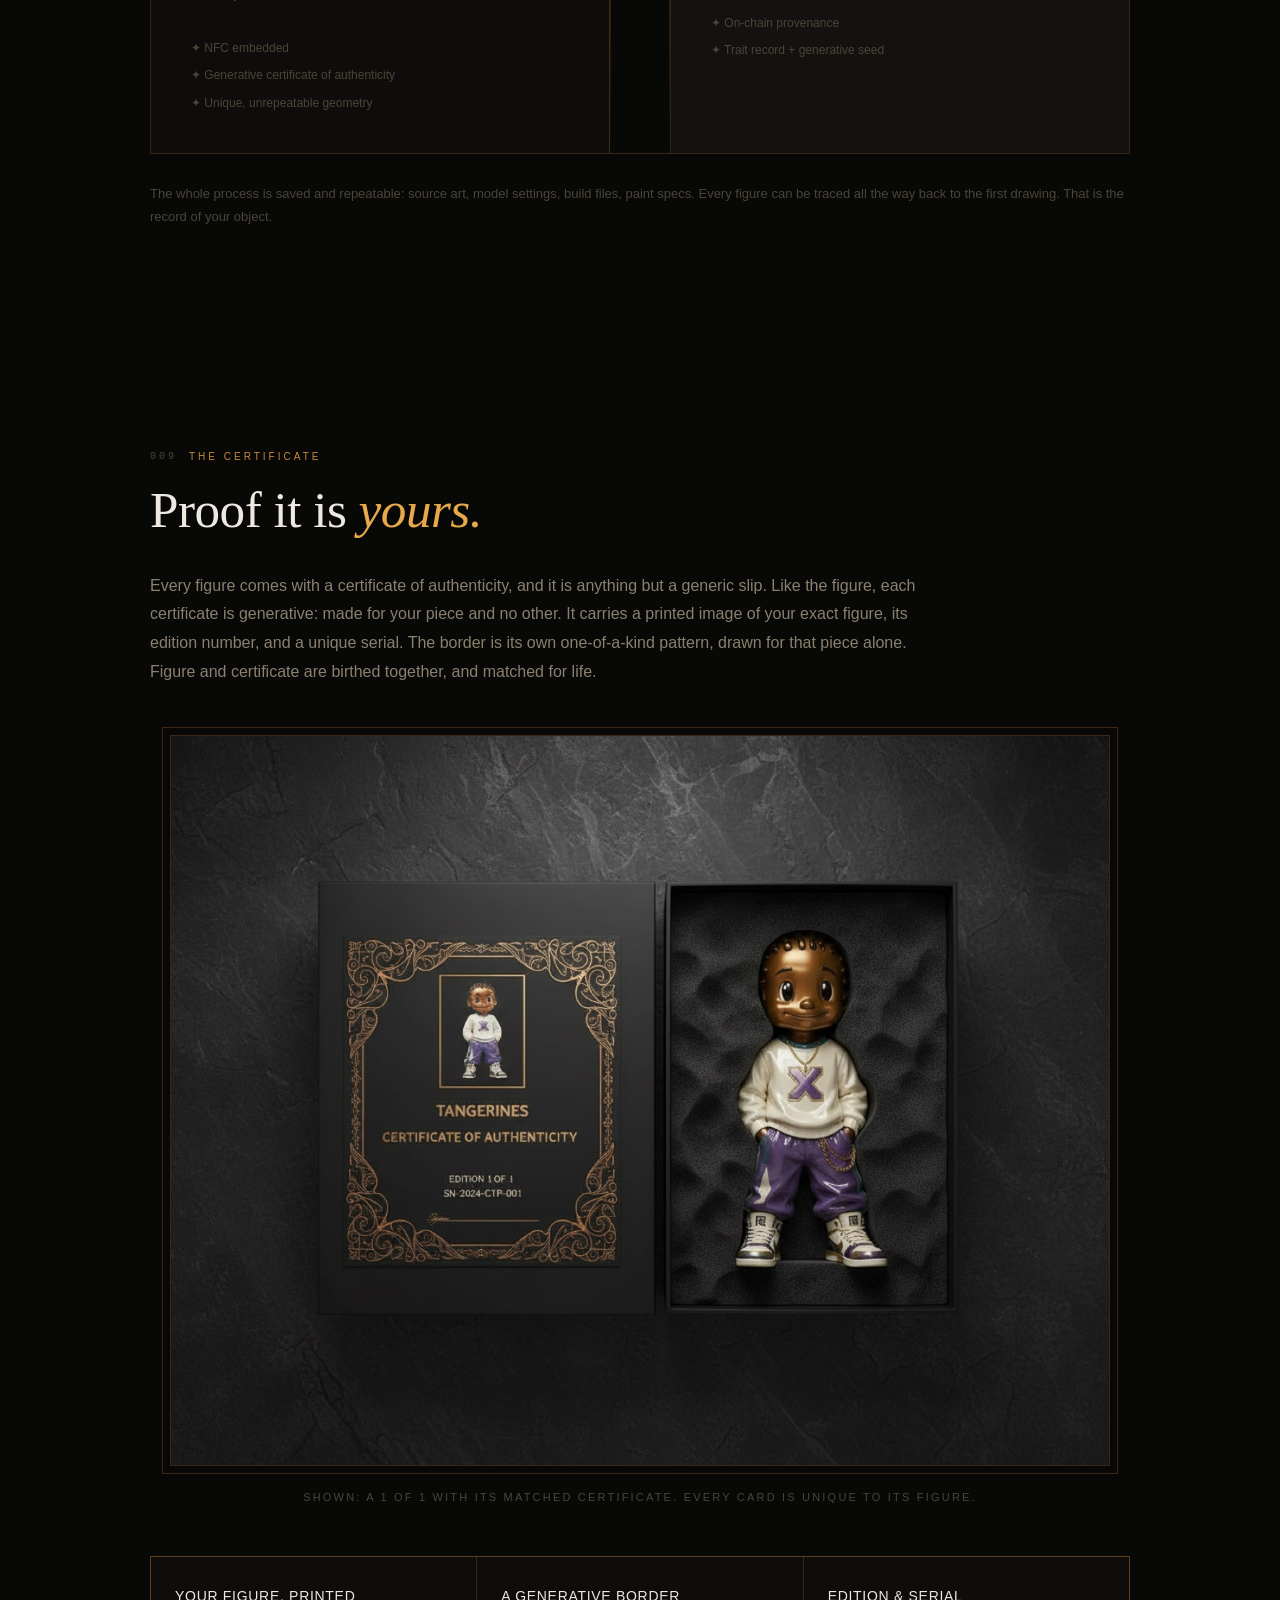
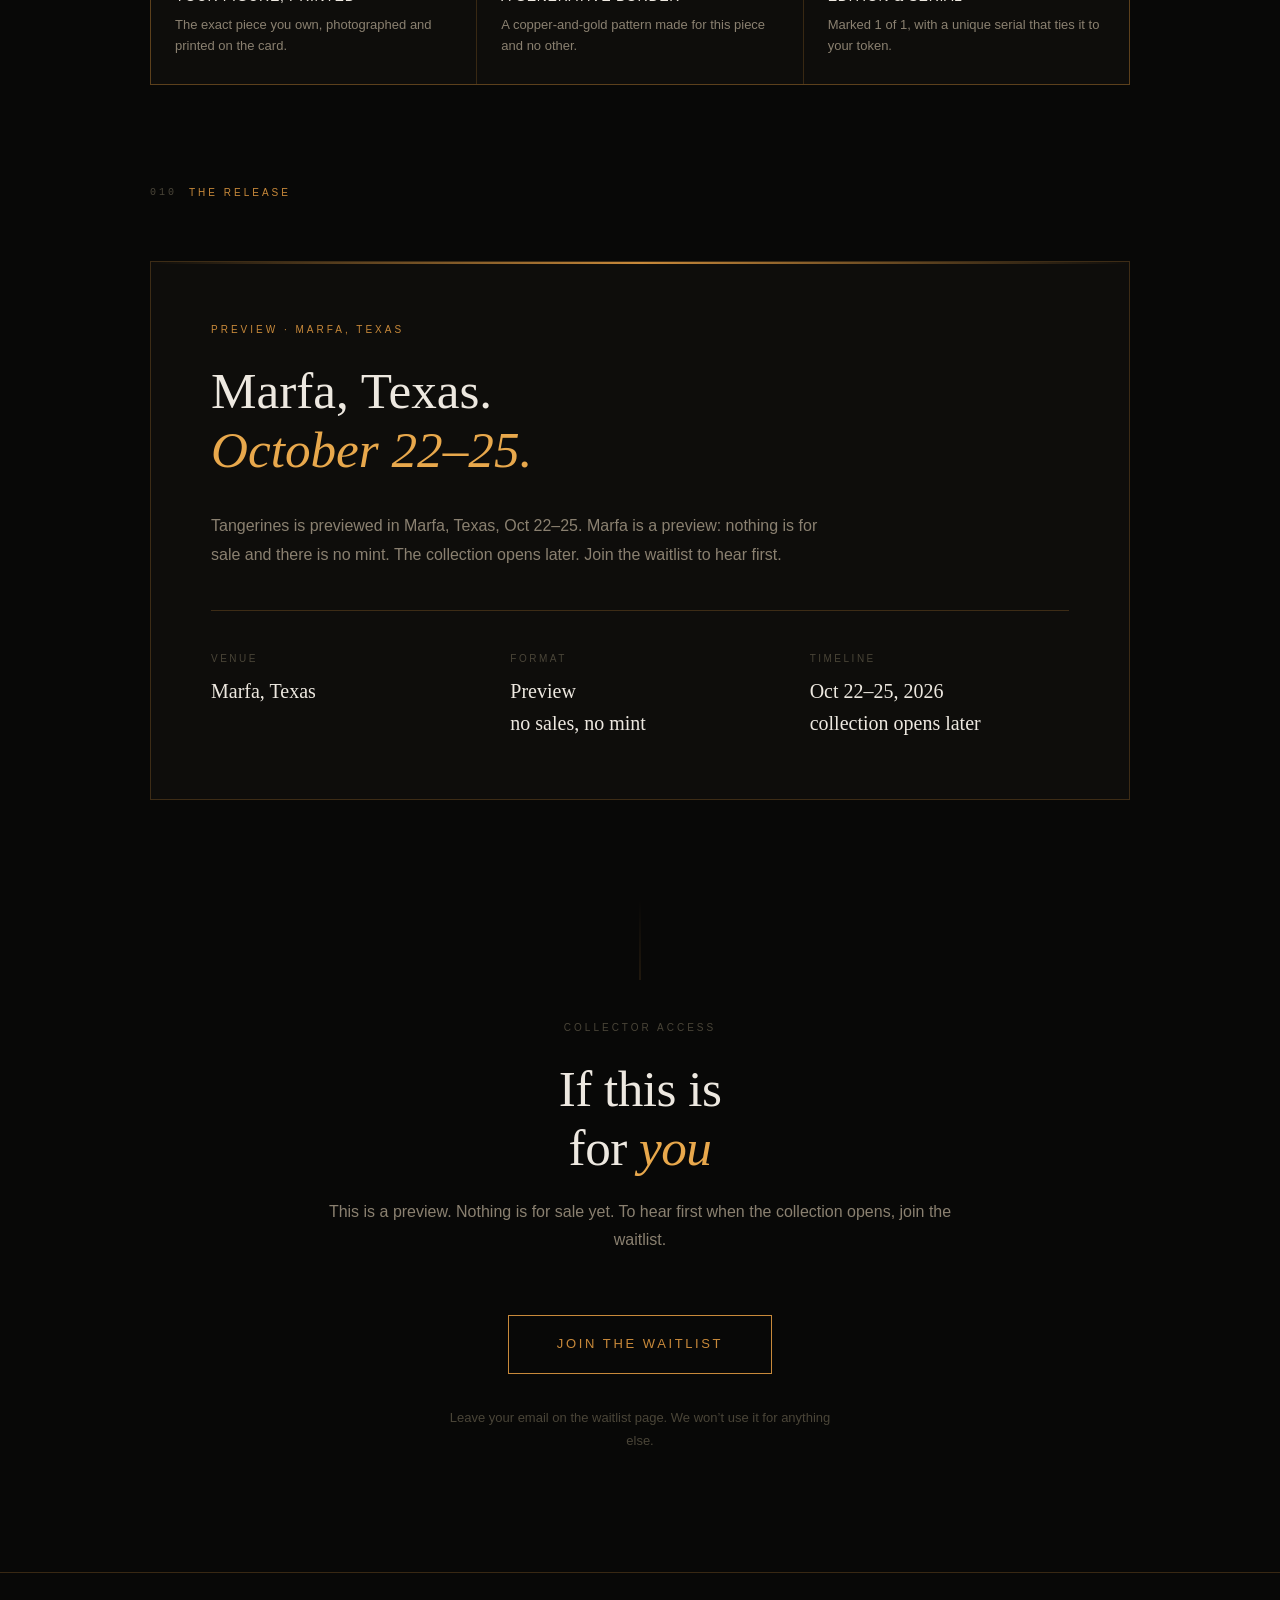
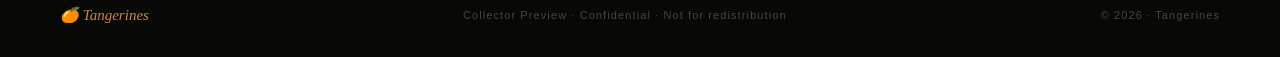
==== commit 68e23c18: "Home: remove every Art Blocks mention (D-017), copy only Neutral preview wording: hero stat, release" ====
--- a/index.html
+++ b/index.html
@@ -754,7 +754,7 @@
       </div>
       <div class="hero-stat">
         <div class="hero-stat-value">Oct '26</div>
-        <div class="hero-stat-label">Art Blocks · Marfa preview</div>
+        <div class="hero-stat-label">Marfa preview</div>
       </div>
     </div>
   </div>
@@ -1125,11 +1125,10 @@
     <div class="twin-side right">
       <div class="twin-side-label">Digital</div>
       <h4>The Token</h4>
-      <p>An on-chain token that carries the figure's trait record, generative seed, and provenance chain. Verified on Art Blocks infrastructure. Transferable. Permanent.</p>
+      <p>An on-chain token that carries the figure's trait record, generative seed, and provenance chain. Transferable. Permanent.</p>
       <div style="margin-top: 16px; display: flex; flex-direction: column; gap: 8px;">
         <div style="font-size: 12px; color: var(--text-muted);">✦ On-chain provenance</div>
         <div style="font-size: 12px; color: var(--text-muted);">✦ Trait record + generative seed</div>
-        <div style="font-size: 12px; color: var(--text-muted);">✦ Art Blocks infrastructure</div>
       </div>
     </div>
   </div>
@@ -1165,16 +1164,16 @@
 <section class="section-flush-top">
   <div class="section-label"><span>010</span> The Release</div>
   <div class="release-block">
-    <div class="release-kicker">Art Blocks · Marfa Preview</div>
+    <div class="release-kicker">Preview · Marfa, Texas</div>
     <div class="release-title">
       Marfa, Texas.<br>
       <em>October 22–25.</em>
     </div>
-    <p style="max-width: 620px; color: var(--text-dim); font-size: 16px; margin: 0;">Tangerines is previewed at Art Blocks' Marfa event, one of the best-known stages in generative art. Marfa is a preview: nothing is for sale and there is no mint. The collection opens later. Join the waitlist to hear first.</p>
+    <p style="max-width: 620px; color: var(--text-dim); font-size: 16px; margin: 0;">Tangerines is previewed in Marfa, Texas, Oct 22–25. Marfa is a preview: nothing is for sale and there is no mint. The collection opens later. Join the waitlist to hear first.</p>
     <div class="release-details">
       <div>
         <div class="release-detail-label">Venue</div>
-        <div class="release-detail-value">Art Blocks Studio<br>Marfa, Texas</div>
+        <div class="release-detail-value">Marfa, Texas</div>
       </div>
       <div>
         <div class="release-detail-label">Format</div>
@@ -1201,7 +1200,7 @@
 <footer>
   <div class="footer-logo">🍊 Tangerines</div>
   <div class="footer-note">Collector Preview · Confidential · Not for redistribution</div>
-  <div class="footer-note">© 2026 · Art Blocks Studio · Marfa</div>
+  <div class="footer-note">© 2026 · Tangerines</div>
 </footer>
 
 </body>
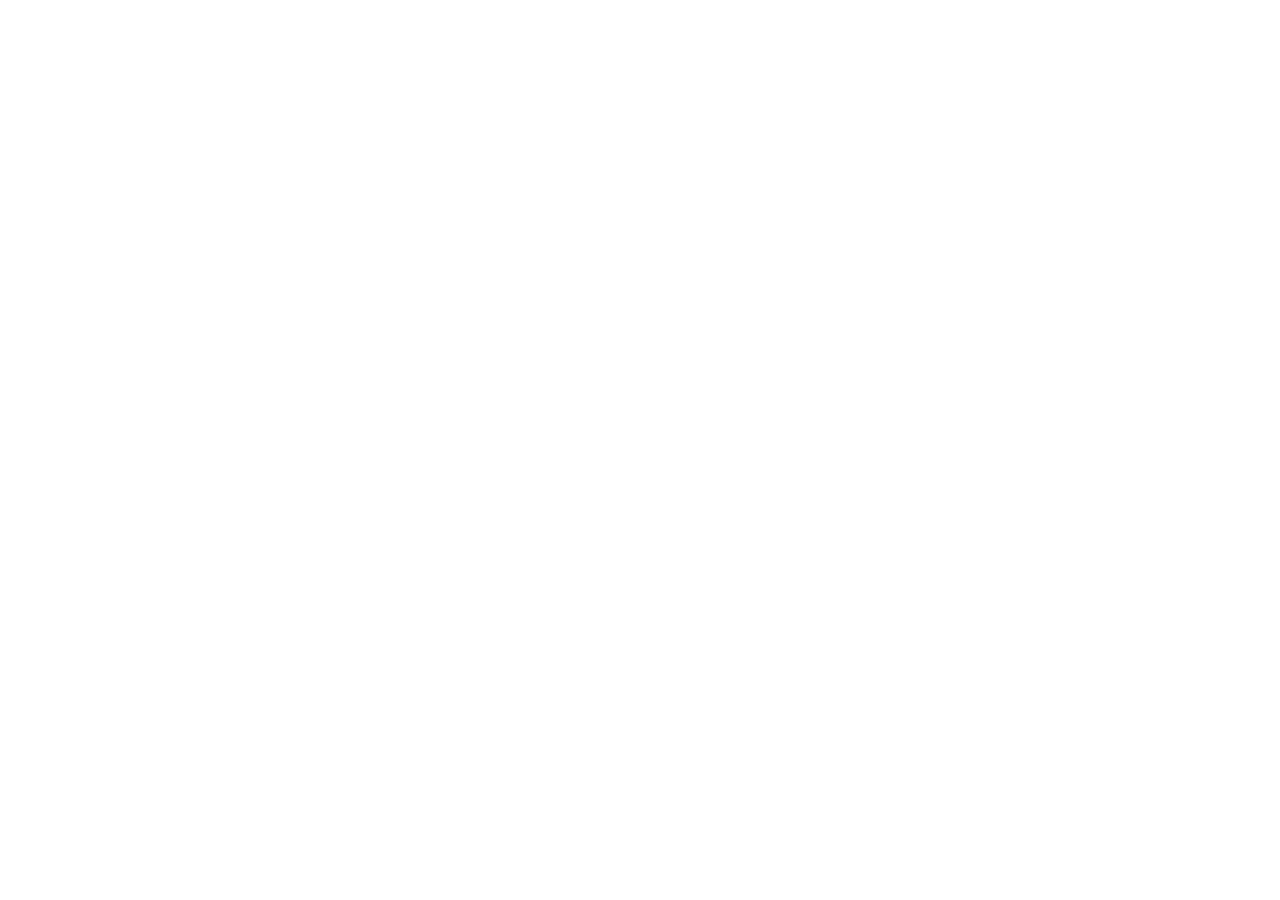
==== commit a7c53f54: "Root: redirect the old July preview to tangerines.art (/marfa stays as the fallback) Co-Authored-By:" ====
--- a/index.html
+++ b/index.html
@@ -2,1206 +2,13 @@
 <html lang="en">
 <head>
 <meta charset="UTF-8">
-<meta name="viewport" content="width=device-width, initial-scale=1.0">
-<title>Tangerines · Collector Preview</title>
-<style>
-  :root {
-    --copper: #C8893A;
-    --copper-bright: #E8A84C;
-    --copper-dim: rgba(200, 137, 58, 0.15);
-    --copper-border: rgba(200, 137, 58, 0.25);
-    --bg: #080807;
-    --bg2: #0e0d0b;
-    --bg3: #131210;
-    --text: #EDE8E0;
-    --text-dim: #8A8070;
-    --text-muted: #4A4538;
-    --serif: 'Georgia', 'Times New Roman', serif;
-    --sans: -apple-system, BlinkMacSystemFont, 'Helvetica Neue', sans-serif;
-    --mono: 'SF Mono', 'Fira Code', 'Courier New', monospace;
-  }
-
-  * { box-sizing: border-box; margin: 0; padding: 0; }
-  img { max-width: 100%; }
-
-  html { scroll-behavior: smooth; }
-
-  body {
-    background: var(--bg);
-    color: var(--text);
-    font-family: var(--sans);
-    line-height: 1.6;
-    -webkit-font-smoothing: antialiased;
-    overflow-x: hidden;
-  }
-
-  /* ── NAV ── */
-  nav {
-    position: fixed; top: 0; left: 0; right: 0; z-index: 100;
-    display: flex; justify-content: space-between; align-items: center;
-    padding: 20px 40px;
-    background: linear-gradient(to bottom, rgba(8,8,7,0.95), transparent);
-    backdrop-filter: blur(2px);
-  }
-  .nav-logo {
-    font-family: var(--serif);
-    font-size: 18px;
-    letter-spacing: 0.12em;
-    color: var(--copper);
-    text-decoration: none;
-    font-style: italic;
-  }
-  .nav-tag {
-    font-size: 11px;
-    letter-spacing: 0.2em;
-    text-transform: uppercase;
-    color: var(--text-dim);
-  }
-
-  /* ── HERO ── */
-  .hero {
-    min-height: 100vh;
-    display: flex;
-    flex-direction: column;
-    justify-content: flex-end;
-    position: relative;
-    overflow: hidden;
-  }
-  .hero-image {
-    position: absolute;
-    inset: 0;
-    background-image: url('images/hero.jpg');
-    background-size: cover;
-    background-position: center 20%;
-    filter: brightness(0.72);
-  }
-  .hero-image::after {
-    content: '';
-    position: absolute; inset: 0;
-    background: linear-gradient(
-      to bottom,
-      transparent 30%,
-      rgba(8,8,7,0.4) 60%,
-      rgba(8,8,7,0.92) 85%,
-      var(--bg) 100%
-    );
-  }
-  .hero-content {
-    position: relative; z-index: 2;
-    padding: 0 60px 80px;
-    max-width: 900px;
-  }
-  .hero-eyebrow {
-    font-size: 11px;
-    letter-spacing: 0.3em;
-    text-transform: uppercase;
-    color: var(--copper);
-    margin-bottom: 20px;
-    display: flex; align-items: center; gap: 14px;
-  }
-  .hero-eyebrow::before {
-    content: '';
-    display: block; width: 40px; height: 1px;
-    background: var(--copper);
-  }
-  h1 {
-    font-family: var(--serif);
-    font-size: clamp(52px, 7vw, 96px);
-    font-weight: 400;
-    line-height: 1.0;
-    letter-spacing: -0.01em;
-    color: var(--text);
-    margin-bottom: 28px;
-  }
-  h1 em {
-    color: var(--copper-bright);
-    font-style: italic;
-  }
-  .hero-sub {
-    font-size: 17px;
-    color: var(--text-dim);
-    max-width: 520px;
-    line-height: 1.7;
-    margin-bottom: 48px;
-  }
-  .hero-meta {
-    display: flex; gap: 40px;
-  }
-  .hero-stat {
-    display: flex; flex-direction: column; gap: 4px;
-  }
-  .hero-stat-value {
-    font-family: var(--serif);
-    font-size: 28px;
-    color: var(--copper-bright);
-    letter-spacing: -0.02em;
-  }
-  .hero-stat-label {
-    font-size: 10px;
-    letter-spacing: 0.2em;
-    text-transform: uppercase;
-    color: var(--text-muted);
-  }
-
-  /* ── SECTIONS ── */
-  section {
-    padding: 100px 60px;
-    max-width: 1100px;
-    margin: 0 auto;
-  }
-  section.full {
-    max-width: none;
-    padding-left: 0; padding-right: 0;
-  }
-  .section-tinted { background: var(--bg2); max-width: none; }
-  .section-flush-top { padding-top: 0; }
-
-  .section-label {
-    font-size: 10px;
-    letter-spacing: 0.3em;
-    text-transform: uppercase;
-    color: var(--copper);
-    margin-bottom: 16px;
-    display: flex; align-items: center; gap: 12px;
-  }
-  .section-label span {
-    color: var(--text-muted);
-    font-family: var(--mono);
-  }
-
-  h2 {
-    font-family: var(--serif);
-    font-size: clamp(32px, 4vw, 52px);
-    font-weight: 400;
-    line-height: 1.15;
-    letter-spacing: -0.01em;
-    color: var(--text);
-    margin-bottom: 32px;
-  }
-  h2 em { color: var(--copper-bright); font-style: italic; }
-
-  h3 {
-    font-family: var(--serif);
-    font-size: 22px;
-    font-weight: 400;
-    color: var(--copper-bright);
-    margin-bottom: 12px;
-  }
-
-  p {
-    font-size: 16px;
-    color: var(--text-dim);
-    line-height: 1.8;
-    margin-bottom: 20px;
-    max-width: 640px;
-  }
-  p.wide { max-width: 800px; }
-  p strong { color: var(--text); font-weight: 500; }
-
-  /* ── DIVIDER ── */
-  .divider {
-    width: 1px;
-    height: 80px;
-    background: linear-gradient(to bottom, transparent, var(--copper-border), transparent);
-    margin: 0 auto;
-  }
-
-  /* ── STATEMENT ── */
-  .statement {
-    background: var(--bg2);
-    border-top: 1px solid var(--copper-border);
-    border-bottom: 1px solid var(--copper-border);
-    padding: 80px 60px;
-  }
-  .statement-inner {
-    max-width: 900px;
-    margin: 0 auto;
-  }
-  .statement blockquote {
-    font-family: var(--serif);
-    font-size: clamp(22px, 3vw, 34px);
-    font-weight: 400;
-    line-height: 1.45;
-    color: var(--text);
-    font-style: italic;
-    border-left: 3px solid var(--copper);
-    padding-left: 32px;
-  }
-  .statement blockquote em { color: var(--copper-bright); }
-
-  /* ── FIGURE SHOWCASE ── */
-  .figure-row {
-    display: grid;
-    grid-template-columns: repeat(3, 1fr);
-    gap: 2px;
-    background: var(--bg);
-    border: 1px solid var(--copper-border);
-  }
-  .figure-cell {
-    position: relative;
-    overflow: hidden;
-    aspect-ratio: 4/5;
-  }
-  .figure-cell img {
-    width: 100%; height: 100%;
-    object-fit: cover;
-    object-position: center top;
-    display: block;
-    transition: transform 0.6s ease;
-  }
-  .figure-cell:hover img { transform: scale(1.04); }
-  .figure-cell-label {
-    position: absolute; bottom: 0; left: 0; right: 0;
-    padding: 20px 16px 16px;
-    background: linear-gradient(to top, rgba(8,8,7,0.85), transparent);
-    font-size: 10px;
-    letter-spacing: 0.2em;
-    text-transform: uppercase;
-    color: var(--text-dim);
-  }
-
-  /* ── TWO-COL LAYOUT ── */
-  .two-col {
-    display: grid;
-    grid-template-columns: 1fr 1fr;
-    gap: 80px;
-    align-items: center;
-  }
-  .two-col.reverse { direction: rtl; }
-  .two-col.reverse > * { direction: ltr; }
-  .col-image {
-    position: relative;
-  }
-  .col-image img {
-    width: 100%;
-    display: block;
-    aspect-ratio: 1300 / 1011;
-    object-fit: cover;
-    border: 1px solid var(--copper-border);
-  }
-  .col-image::before {
-    content: '';
-    position: absolute;
-    inset: -8px;
-    border: 1px solid var(--copper-border);
-    pointer-events: none;
-  }
-
-  /* ── FULL-BLEED IMAGE ── */
-  .fullbleed {
-    position: relative;
-    left: 50%; right: 50%;
-    width: 100vw;
-    margin-left: -50vw; margin-right: -50vw;
-    margin-top: 56px;
-    margin-bottom: 4px;
-  }
-  .fullbleed img {
-    width: 100%;
-    max-height: 760px;
-    object-fit: cover;
-    object-position: center 45%;
-    display: block;
-  }
-  .fullbleed-caption {
-    text-align: center;
-    font-size: 11px;
-    letter-spacing: 0.2em;
-    text-transform: uppercase;
-    color: var(--text-muted);
-    padding: 18px 24px 0;
-  }
-  .specs.specs-3 { grid-template-columns: repeat(3, 1fr); }
-
-  /* ── SPECS GRID ── */
-  .specs {
-    display: grid;
-    grid-template-columns: repeat(2, 1fr);
-    gap: 1px;
-    background: var(--copper-border);
-    border: 1px solid var(--copper-border);
-    margin-top: 40px;
-  }
-  .spec {
-    background: var(--bg2);
-    padding: 28px 32px;
-  }
-  .spec-label {
-    font-size: 10px;
-    letter-spacing: 0.25em;
-    text-transform: uppercase;
-    color: var(--text-muted);
-    margin-bottom: 8px;
-  }
-  .spec-value {
-    font-family: var(--serif);
-    font-size: 20px;
-    color: var(--text);
-    line-height: 1.3;
-  }
-  .spec-value em { color: var(--copper-bright); font-style: normal; }
-
-  /* ── PROCESS STEPS ── */
-  .process {
-    display: flex;
-    flex-direction: column;
-    gap: 0;
-    margin-top: 40px;
-    border: 1px solid var(--copper-border);
-  }
-  .process-step {
-    display: grid;
-    grid-template-columns: 60px 1fr;
-    gap: 0;
-    border-bottom: 1px solid var(--copper-border);
-  }
-  .process-step:last-child { border-bottom: none; }
-  .process-num {
-    padding: 24px;
-    display: flex;
-    align-items: flex-start;
-    justify-content: center;
-    border-right: 1px solid var(--copper-border);
-    font-family: var(--mono);
-    font-size: 12px;
-    color: var(--copper);
-    padding-top: 28px;
-    letter-spacing: 0.05em;
-  }
-  .process-body {
-    padding: 24px 28px;
-  }
-  .process-title {
-    font-size: 14px;
-    letter-spacing: 0.08em;
-    text-transform: uppercase;
-    color: var(--text);
-    margin-bottom: 6px;
-    font-weight: 500;
-  }
-  .process-desc {
-    font-size: 14px;
-    color: var(--text-dim);
-    line-height: 1.65;
-    max-width: none;
-    margin: 0;
-  }
-  .process-tag {
-    display: inline-block;
-    margin-top: 8px;
-    padding: 3px 8px;
-    background: var(--copper-dim);
-    border: 1px solid var(--copper-border);
-    font-family: var(--mono);
-    font-size: 10px;
-    color: var(--copper);
-    letter-spacing: 0.05em;
-  }
-
-  /* ── FINISH SECTION ── */
-  .finish-layers {
-    display: flex;
-    flex-direction: column;
-    gap: 1px;
-    margin-top: 40px;
-    background: var(--copper-border);
-    border: 1px solid var(--copper-border);
-  }
-  .finish-layer {
-    background: var(--bg2);
-    padding: 20px 28px;
-    display: flex;
-    align-items: center;
-    gap: 20px;
-  }
-  .finish-num {
-    font-family: var(--mono);
-    font-size: 11px;
-    color: var(--copper);
-    min-width: 24px;
-    letter-spacing: 0.05em;
-  }
-  .finish-name {
-    font-size: 13px;
-    font-weight: 500;
-    color: var(--text);
-    letter-spacing: 0.05em;
-    min-width: 200px;
-  }
-  .finish-detail {
-    font-size: 13px;
-    color: var(--text-dim);
-  }
-
-  /* ── SHOP IMAGE ── */
-  .shop-image-wrap {
-    position: relative;
-    overflow: hidden;
-    margin-top: 40px;
-  }
-  .shop-image-wrap img {
-    width: 100%;
-    display: block;
-    aspect-ratio: 1400 / 918;
-    object-fit: cover;
-    filter: brightness(0.9);
-    border: 1px solid var(--copper-border);
-  }
-  .shop-caption {
-    position: absolute;
-    bottom: 16px;
-    left: 20px;
-    font-size: 11px;
-    letter-spacing: 0.15em;
-    text-transform: uppercase;
-    color: var(--text-dim);
-    background: rgba(8,8,7,0.75);
-    padding: 6px 12px;
-    backdrop-filter: blur(4px);
-  }
-
-  /* ── TWIN ── */
-  .twin-visual {
-    display: flex;
-    align-items: stretch;
-    gap: 0;
-    border: 1px solid var(--copper-border);
-    overflow: hidden;
-    margin-top: 40px;
-  }
-  .twin-side {
-    flex: 1;
-    padding: 40px;
-    position: relative;
-    display: flex;
-    flex-direction: column;
-    gap: 16px;
-  }
-  .twin-side.left {
-    background: var(--bg2);
-    border-right: 1px solid var(--copper-border);
-  }
-  .twin-side.right {
-    background: var(--bg3);
-    border-left: 1px solid var(--copper-dim);
-  }
-  .twin-side-label {
-    font-size: 10px;
-    letter-spacing: 0.3em;
-    text-transform: uppercase;
-    color: var(--copper);
-    margin-bottom: 8px;
-  }
-  .twin-side h4 {
-    font-family: var(--serif);
-    font-size: 26px;
-    font-weight: 400;
-    color: var(--text);
-    margin-bottom: 4px;
-  }
-  .twin-side p {
-    font-size: 14px;
-    max-width: none;
-    margin: 0;
-  }
-  .twin-connector {
-    width: 60px;
-    display: flex;
-    align-items: center;
-    justify-content: center;
-    background: var(--bg);
-    flex-shrink: 0;
-    position: relative;
-  }
-  .twin-connector::before, .twin-connector::after {
-    content: '';
-    position: absolute;
-    top: 0; bottom: 0;
-    width: 1px;
-    background: linear-gradient(to bottom, transparent, var(--copper-border), transparent);
-  }
-  .twin-connector::before { left: 0; }
-  .twin-connector::after { right: 0; }
-  .twin-link-icon {
-    font-size: 20px;
-    color: var(--copper);
-    font-family: var(--serif);
-    font-style: italic;
-  }
-
-  /* ── RELEASE ── */
-  .release-block {
-    background: var(--bg2);
-    border: 1px solid var(--copper-border);
-    padding: 60px;
-    position: relative;
-    overflow: hidden;
-    margin-top: 60px;
-  }
-  .release-block::before {
-    content: '';
-    position: absolute;
-    top: 0; left: 0; right: 0;
-    height: 2px;
-    background: linear-gradient(to right, transparent, var(--copper), transparent);
-  }
-  .release-kicker {
-    font-size: 10px;
-    letter-spacing: 0.3em;
-    text-transform: uppercase;
-    color: var(--copper);
-    margin-bottom: 24px;
-  }
-  .release-title {
-    font-family: var(--serif);
-    font-size: clamp(28px, 4vw, 52px);
-    font-weight: 400;
-    color: var(--text);
-    line-height: 1.15;
-    margin-bottom: 32px;
-  }
-  .release-title em { color: var(--copper-bright); font-style: italic; }
-  .release-details {
-    display: grid;
-    grid-template-columns: repeat(3, 1fr);
-    gap: 40px;
-    margin-top: 40px;
-    padding-top: 40px;
-    border-top: 1px solid var(--copper-border);
-  }
-  .release-detail-label {
-    font-size: 10px;
-    letter-spacing: 0.25em;
-    text-transform: uppercase;
-    color: var(--text-muted);
-    margin-bottom: 8px;
-  }
-  .release-detail-value {
-    font-family: var(--serif);
-    font-size: 20px;
-    color: var(--text);
-  }
-
-  /* ── CTA ── */
-  .cta-section {
-    text-align: center;
-    padding: 120px 60px 100px;
-    position: relative;
-  }
-  .cta-section::before {
-    content: '';
-    position: absolute;
-    top: 0; left: 50%; transform: translateX(-50%);
-    width: 1px; height: 80px;
-    background: linear-gradient(to bottom, transparent, var(--copper-border));
-  }
-  .cta-eyebrow {
-    font-size: 10px;
-    letter-spacing: 0.3em;
-    text-transform: uppercase;
-    color: var(--text-muted);
-    margin-bottom: 24px;
-  }
-  .cta-section h2 {
-    margin-bottom: 20px;
-    text-align: center;
-  }
-  .cta-section h2, .cta-section p { margin-left: auto; margin-right: auto; }
-  .cta-email {
-    display: inline-block;
-    max-width: 100%;
-    word-break: break-word;
-    margin-top: 40px;
-    padding: 18px 48px;
-    border: 1px solid var(--copper);
-    color: var(--copper);
-    text-decoration: none;
-    font-size: 13px;
-    letter-spacing: 0.2em;
-    text-transform: uppercase;
-    transition: all 0.3s ease;
-    position: relative;
-    overflow: hidden;
-  }
-  .cta-email::before {
-    content: '';
-    position: absolute;
-    inset: 0;
-    background: var(--copper);
-    transform: translateX(-100%);
-    transition: transform 0.3s ease;
-    z-index: -1;
-  }
-  .cta-email:hover { color: var(--bg); }
-  .cta-email:hover::before { transform: translateX(0); }
-  .cta-sub {
-    margin-top: 24px;
-    font-size: 13px;
-    color: var(--text-muted);
-    max-width: 400px;
-  }
-
-  /* ── FOOTER ── */
-  footer {
-    border-top: 1px solid var(--copper-border);
-    padding: 30px 60px;
-    display: flex;
-    justify-content: space-between;
-    align-items: center;
-  }
-  .footer-logo {
-    font-family: var(--serif);
-    font-size: 15px;
-    color: var(--copper);
-    font-style: italic;
-  }
-  .footer-note {
-    font-size: 11px;
-    color: var(--text-muted);
-    letter-spacing: 0.1em;
-  }
-
-  /* ── COPPER GLOW ACCENTS ── */
-  .glow-accent {
-    position: absolute;
-    border-radius: 50%;
-    background: radial-gradient(circle, rgba(200, 137, 58, 0.08), transparent 70%);
-    pointer-events: none;
-  }
-
-  /* ── INLINE HIGHLIGHT ── */
-  .hl { color: var(--copper-bright); }
-
-  /* ── RESPONSIVE ── */
-  @media (max-width: 768px) {
-    nav { padding: 14px 20px; }
-    .nav-logo { font-size: 16px; }
-    .nav-tag { font-size: 9px; letter-spacing: 0.08em; }
-    section { padding: 64px 22px; }
-    .statement { padding: 60px 22px; }
-    .cta-section { padding: 88px 22px 80px; }
-    .hero-content { padding: 0 22px 56px; }
-    h1 { font-size: clamp(40px, 11vw, 56px); }
-    .hero-sub { font-size: 16px; }
-    .hero-meta { gap: 22px; flex-wrap: wrap; }
-    .two-col { grid-template-columns: 1fr; gap: 40px; }
-    .two-col.reverse { direction: ltr; }
-    .figure-row { grid-template-columns: 1fr; }
-    .specs, .specs.specs-3 { grid-template-columns: 1fr; }
-    .release-details { grid-template-columns: 1fr; gap: 24px; }
-    .cycle-grid { grid-template-columns: 1fr !important; }
-    .twin-visual { flex-direction: column; }
-    .twin-connector { width: 100%; height: 40px; }
-    .twin-connector::before, .twin-connector::after { display: none; }
-    .twin-side { padding: 32px 24px; }
-    .release-block { padding: 34px 22px; }
-    .finish-layer { flex-direction: column; align-items: flex-start; gap: 6px; padding: 18px 22px; }
-    .finish-num { min-width: 0; }
-    .finish-name { min-width: 0; }
-    .fullbleed img { max-height: 62vh; }
-    footer { flex-direction: column; gap: 12px; text-align: center; }
-  }
-
-  @media (max-width: 480px) {
-    nav { padding: 12px 16px; }
-    .nav-tag { font-size: 8px; letter-spacing: 0.06em; }
-    section { padding: 54px 18px; }
-    .statement { padding: 50px 18px; }
-    .cta-section { padding: 76px 18px 68px; }
-    .hero-content { padding: 0 20px 46px; }
-    h1 { font-size: 38px; }
-    h2 { font-size: 28px; }
-    .hero-sub { font-size: 15px; }
-    .hero-meta { gap: 16px; }
-    .hero-stat-value { font-size: 23px; }
-    .statement blockquote { font-size: 20px; padding-left: 18px; }
-    .release-title { font-size: 30px; }
-    .twin-side { padding: 24px 20px; }
-    .cta-email { padding: 16px 32px; letter-spacing: 0.15em; }
-  }
-
-  @media (max-width: 360px) {
-    .nav-logo { font-size: 15px; letter-spacing: 0.07em; }
-    .nav-tag { font-size: 7px; letter-spacing: 0.04em; }
-    .cta-email { padding: 14px 18px; font-size: 12px; letter-spacing: 0.08em; }
-    h1 { font-size: 34px; }
-  }
-</style>
+<title>Tangerines</title>
+<meta name="robots" content="noindex">
+<link rel="canonical" href="https://tangerines.art/">
+<meta http-equiv="refresh" content="0; url=https://tangerines.art/">
+<script>location.replace("https://tangerines.art/" + location.search + location.hash);</script>
 </head>
 <body>
-
-<!-- NAV -->
-<nav>
-  <a class="nav-logo" href="#">🍊 Tangerines</a>
-  <span class="nav-tag">Collector Preview · Confidential</span>
-</nav>
-
-<!-- ══════════════════════════════════════════ HERO -->
-<div class="hero">
-  <div class="hero-image"></div>
-  <div class="hero-content">
-    <div class="hero-eyebrow">Generative Sculpture</div>
-    <h1>Every piece<br>is <em>yours alone.</em></h1>
-    <p class="hero-sub">A limited run of one-of-a-kind sculptures. Each one is printed in three dimensions, then finished by hand in copper and glossy porcelain.</p>
-    <div class="hero-meta">
-      <div class="hero-stat">
-        <div class="hero-stat-value">15″</div>
-        <div class="hero-stat-label">Standing Height</div>
-      </div>
-      <div class="hero-stat">
-        <div class="hero-stat-value">1 of 1</div>
-        <div class="hero-stat-label">of a defined edition</div>
-      </div>
-      <div class="hero-stat">
-        <div class="hero-stat-value">Oct '26</div>
-        <div class="hero-stat-label">Marfa preview</div>
-      </div>
-    </div>
-  </div>
-</div>
-
-<!-- ══════════════════════════════════════════ STATEMENT -->
-<div class="statement">
-  <div class="statement-inner">
-    <div class="section-label"><span>001</span> The Premise</div>
-    <blockquote>
-      "A generative algorithm builds each character. A printer brings it into the world as a physical sculpture. An artist hand-finishes the surface. An NFC chip binds the physical object to its on-chain twin. <em>You own the whole thing.</em>"
-    </blockquote>
-  </div>
-</div>
-
-<!-- ══════════════════════════════════════════ THE OBJECT -->
-<section>
-  <div class="section-label"><span>002</span> The Object</div>
-  <h2>A figure that commands <em>space.</em></h2>
-      <p class="wide">At 15 inches tall, a Tangerine is not a desk toy. It is big enough to hold a room, and it pulls you across it.</p>
-      <p class="wide">Each figure ships on a charcoal pedestal. The size is the point. The copper and porcelain finish is the first thing you notice from across the room.</p>
-      <div class="fullbleed">
-        <img src="images/room.jpg" alt="A 15-inch Tangerines figure on a walnut credenza in a sunlit mid-century modern room, beside a stack of art books for scale" loading="lazy">
-        <div class="fullbleed-caption">A 15-inch figure, at home. Beside a stack of art books, its scale reads at a glance.</div>
-      </div>
-
-      <div class="specs specs-3">
-        <div class="spec">
-          <div class="spec-label">Height</div>
-          <div class="spec-value"><em>15 inches</em> / 381 mm</div>
-        </div>
-        <div class="spec">
-          <div class="spec-label">Pedestal</div>
-          <div class="spec-value">Charcoal black, cast to proportion</div>
-        </div>
-        <div class="spec">
-          <div class="spec-label">Skin finish</div>
-          <div class="spec-value"><em>Polished copper</em><br>airbrushed, gloss finish</div>
-        </div>
-        <div class="spec">
-          <div class="spec-label">Clothing finish</div>
-          <div class="spec-value"><em>Glossy porcelain glaze</em><br>bright, high-shine color</div>
-        </div>
-        <div class="spec">
-          <div class="spec-label">Edition structure</div>
-          <div class="spec-value"><em>1 of 1</em>, within a limited run</div>
-        </div>
-        <div class="spec">
-          <div class="spec-label">Authentication</div>
-          <div class="spec-value">NFC chip, on-chain token,<br>and a signed certificate</div>
-        </div>
-      </div>
-
-</section>
-
-<!-- ══════════════════════════════════════════ FIGURE SHOWCASE -->
-<section class="full" style="padding: 0; border-top: 1px solid var(--copper-border); border-bottom: 1px solid var(--copper-border);">
-  <div class="figure-row">
-    <div class="figure-cell">
-      <img src="images/figure-01.jpg" alt="Tangerines figure with braids, white X sweater, purple porcelain pants" loading="lazy">
-      <div class="figure-cell-label">Braids · White & Purple</div>
-    </div>
-    <div class="figure-cell">
-      <img src="images/figure-02.jpg" alt="Tangerines figure with fade, pink sweater, teal porcelain pants" loading="lazy">
-      <div class="figure-cell-label">Fade · Blush & Teal</div>
-    </div>
-    <div class="figure-cell">
-      <img src="images/figure-03.jpg" alt="Tangerines figure with teal hair, teal and purple jacket" loading="lazy">
-      <div class="figure-cell-label">Two-tone · Teal & Plum</div>
-    </div>
-  </div>
-  <p style="text-align: center; font-size: 11px; letter-spacing: 0.2em; text-transform: uppercase; color: var(--text-muted); padding: 20px 0; max-width: none;">Three characters, one signature. The copper skin never changes. Everything else does.</p>
-</section>
-
-<!-- ══════════════════════════════════════════ AESTHETIC -->
-<section>
-  <div class="section-label"><span>003</span> The Aesthetic</div>
-  <h2>Copper skin.<br><em>Porcelain clothes.</em></h2>
-  <div class="two-col" style="margin-top: 24px;">
-    <div>
-      <h3>The Copper</h3>
-      <p>Every Tangerine has the same skin, airbrushed and finished to a deep gloss. It never changes, so you know one the moment you see it.</p>
-      <h3 style="margin-top: 32px;">The Porcelain</h3>
-      <p>The clothes are where it changes. Each piece has its own bold color, glazed and wet-looking. White hoodie. Purple pants. Teal jacket. Blush sweater. Every color meets the next at a raised seam, built right into the shape.</p>
-      <h3 style="margin-top: 32px;">The Gold</h3>
-      <p>Chains, hardware, and crown jewels stay bright gold against the glaze. Nothing on the figure is matte.</p>
-    </div>
-    <div>
-      <p style="max-width: none; font-family: var(--serif); font-size: 18px; line-height: 1.7; font-style: italic; color: var(--text); border-left: 3px solid var(--copper); padding-left: 24px; margin-bottom: 32px;">
-        "The finish <em>is</em> the artwork. It is not paint on a toy. It is what the object is made of."
-      </p>
-      <div style="background: var(--bg2); border: 1px solid var(--copper-border); padding: 28px;">
-        <div class="section-label" style="margin-bottom: 16px;">Palette Architecture</div>
-        <div style="display: flex; flex-direction: column; gap: 12px;">
-          <div style="display: flex; align-items: center; gap: 14px;">
-            <div style="width: 36px; height: 36px; border-radius: 50%; background: linear-gradient(135deg, #C8893A, #E8A84C); flex-shrink: 0;"></div>
-            <div>
-              <div style="font-size: 13px; color: var(--text); font-weight: 500;">Copper · Skin &amp; Hair</div>
-              <div style="font-size: 12px; color: var(--text-muted);">Constant across the line</div>
-            </div>
-          </div>
-          <div style="display: flex; align-items: center; gap: 14px;">
-            <div style="width: 36px; height: 36px; border-radius: 50%; background: linear-gradient(135deg, #e8e4de, #ffffff); border: 1px solid rgba(255,255,255,0.2); flex-shrink: 0;"></div>
-            <div>
-              <div style="font-size: 13px; color: var(--text); font-weight: 500;">Porcelain White · Base garments</div>
-              <div style="font-size: 12px; color: var(--text-muted);">Recurs as hoodie, tee, shell</div>
-            </div>
-          </div>
-          <div style="display: flex; align-items: center; gap: 14px;">
-            <div style="width: 36px; height: 36px; border-radius: 50%; background: linear-gradient(135deg, #4a2d7a, #7a4fc4); flex-shrink: 0;"></div>
-            <div>
-              <div style="font-size: 13px; color: var(--text); font-weight: 500;">Accent color · Varies per piece</div>
-              <div style="font-size: 12px; color: var(--text-muted);">Purple, teal, blush, orange…</div>
-            </div>
-          </div>
-          <div style="display: flex; align-items: center; gap: 14px;">
-            <div style="width: 36px; height: 36px; border-radius: 50%; background: linear-gradient(135deg, #8a6a20, #d4aa40); flex-shrink: 0;"></div>
-            <div>
-              <div style="font-size: 13px; color: var(--text); font-weight: 500;">Gold · Hardware &amp; chains</div>
-              <div style="font-size: 12px; color: var(--text-muted);">Metallic bright, not muted</div>
-            </div>
-          </div>
-        </div>
-      </div>
-    </div>
-  </div>
-</section>
-
-<!-- ══════════════════════════════════════════ GENERATIVE SYSTEM -->
-<section class="section-tinted">
-  <div style="max-width: 1100px; margin: 0 auto;">
-    <div class="section-label"><span>004</span> The System</div>
-    <div class="two-col">
-      <div>
-        <h2>One cast of characters.<br><em>Designed so no two are alike.</em></h2>
-        <p>Each character is designed from traits: hair, eyes, clothes, accessories. Each one is its own, and all of them come from one cast, first sketched in 2024.</p>
-        <p>No two figures are the same, but they all clearly belong to the same world.</p>
-      </div>
-      <div>
-        <div class="specs" style="margin-top: 0;">
-          <div class="spec">
-            <div class="spec-label">Trait Categories</div>
-            <div class="spec-value">Hair · Eyes · Eyewear<br>Shirt · Pants · Shoes · Accessories</div>
-          </div>
-          <div class="spec">
-            <div class="spec-label">Edition Model</div>
-            <div class="spec-value"><em>"1 of 1 of x"</em><br>Unique within a bounded set</div>
-          </div>
-          <div class="spec">
-            <div class="spec-label">Character Roster</div>
-            <div class="spec-value">Multiple characters,<br>each identity-defined</div>
-          </div>
-          <div class="spec">
-            <div class="spec-label">Rendering Style</div>
-            <div class="spec-value">Cherub (active)<br>Icon (forthcoming)</div>
-          </div>
-        </div>
-        <p style="margin-top: 20px; font-size: 13px; color: var(--text-muted);">The system runs on a custom model trained on a hand-picked set of Dorian's art. It stays on-character across every mix of traits, and it handles new combinations it has never seen before.</p>
-      </div>
-    </div>
-  </div>
-</section>
-
-<!-- ══════════════════════════════════════════ THE ACQUISITION -->
-<section>
-  <div class="section-label"><span>005</span> The Acquisition</div>
-  <div class="two-col">
-    <div>
-      <h2>Three are always<br><em>waiting.</em></h2>
-      <p>Most generative art asks you to buy blind. You mint a mystery, then find out what you own. Tangerines does it differently. At any moment, <strong>three figures are up for sale, fully shown.</strong> You see every trait and every color before you buy. You don't gamble. You <em>choose</em>.</p>
-      <p>And what you pick is already being made. The moment a figure is <strong>birthed</strong>, it is shown and sent into production at the same time. So the three on offer are not just pictures. Each one is a real piece already taking shape.</p>
-      <p>Buy one, and the algorithm births the next: a new character brought to life, shown in the open spot, and sent into production the instant it exists. The three are never empty. You always know what you are taking home. But what comes <em>beyond</em> the three is unknown. No roadmap. No preview. It does not exist until the algorithm makes it.</p>
-    </div>
-    <div>
-      <div style="background: var(--bg3); border: 1px solid var(--copper-border); padding: 28px;">
-        <div class="section-label" style="margin-bottom: 22px;">The Standing Three</div>
-        <div style="display: flex; flex-direction: column; gap: 10px;">
-          <div style="display: flex; align-items: center; gap: 16px; padding: 14px 16px; background: var(--bg2); border: 1px solid var(--copper-border);">
-            <div style="width: 38px; height: 38px; border-radius: 50%; background: linear-gradient(135deg, #C8893A, #E8A84C); flex-shrink: 0;"></div>
-            <div style="flex: 1;">
-              <div style="font-size: 13px; color: var(--text); font-weight: 500;">Figure 001 · shown</div>
-              <div style="font-size: 12px; color: var(--text-muted);">Every trait visible · already in the making</div>
-            </div>
-            <div style="font-family: var(--mono); font-size: 9px; letter-spacing: 0.12em; color: var(--copper); border: 1px solid var(--copper-border); padding: 4px 8px;">AVAILABLE</div>
-          </div>
-          <div style="display: flex; align-items: center; gap: 16px; padding: 14px 16px; background: var(--bg2); border: 1px solid var(--copper-border);">
-            <div style="width: 38px; height: 38px; border-radius: 50%; background: linear-gradient(135deg, #3f6f66, #6fb3a4); flex-shrink: 0;"></div>
-            <div style="flex: 1;">
-              <div style="font-size: 13px; color: var(--text); font-weight: 500;">Figure 002 · shown</div>
-              <div style="font-size: 12px; color: var(--text-muted);">Every trait visible · already in the making</div>
-            </div>
-            <div style="font-family: var(--mono); font-size: 9px; letter-spacing: 0.12em; color: var(--copper); border: 1px solid var(--copper-border); padding: 4px 8px;">AVAILABLE</div>
-          </div>
-          <div style="display: flex; align-items: center; gap: 16px; padding: 14px 16px; background: var(--bg2); border: 1px solid var(--copper-border);">
-            <div style="width: 38px; height: 38px; border-radius: 50%; background: linear-gradient(135deg, #5a3d82, #8a5fc4); flex-shrink: 0;"></div>
-            <div style="flex: 1;">
-              <div style="font-size: 13px; color: var(--text); font-weight: 500;">Figure 003 · shown</div>
-              <div style="font-size: 12px; color: var(--text-muted);">Every trait visible · already in the making</div>
-            </div>
-            <div style="font-family: var(--mono); font-size: 9px; letter-spacing: 0.12em; color: var(--copper); border: 1px solid var(--copper-border); padding: 4px 8px;">AVAILABLE</div>
-          </div>
-          <div style="height: 1px; background: var(--copper-border); margin: 6px 2px;"></div>
-          <div style="display: flex; align-items: center; gap: 16px; padding: 14px 16px; background: var(--bg); border: 1px dashed var(--copper-border);">
-            <div style="width: 38px; height: 38px; border-radius: 50%; background: #141210; border: 1px dashed var(--copper-border); flex-shrink: 0; display: flex; align-items: center; justify-content: center; color: var(--text-muted); font-family: var(--serif); font-style: italic; font-size: 18px;">?</div>
-            <div style="flex: 1;">
-              <div style="font-size: 13px; color: var(--text-dim); font-weight: 500;">The next · unborn</div>
-              <div style="font-size: 12px; color: var(--text-muted);">Births the instant one is claimed</div>
-            </div>
-            <div style="font-family: var(--mono); font-size: 9px; letter-spacing: 0.12em; color: var(--text-muted); border: 1px dashed var(--copper-border); padding: 4px 8px;">SEALED</div>
-          </div>
-        </div>
-        <p style="margin-top: 20px; font-size: 12px; color: var(--text-muted); max-width: none;">You choose from what you can see. The mystery lives in what comes next.</p>
-      </div>
-    </div>
-  </div>
-
-  <!-- the cycle -->
-  <div style="margin-top: 64px;">
-    <div class="section-label" style="margin-bottom: 24px;">The Cycle</div>
-    <div class="cycle-grid" style="display: grid; grid-template-columns: repeat(4, 1fr); gap: 1px; background: var(--copper-border); border: 1px solid var(--copper-border);">
-      <div style="background: var(--bg2); padding: 28px 24px;">
-        <div style="font-family: var(--mono); font-size: 12px; color: var(--copper); margin-bottom: 14px;">01</div>
-        <div style="font-size: 14px; letter-spacing: 0.05em; text-transform: uppercase; color: var(--text); font-weight: 500; margin-bottom: 8px;">Birthed</div>
-        <div style="font-size: 13px; color: var(--text-dim); line-height: 1.6;">The algorithm brings a new character to life, shown to the world and sent into production at the same moment.</div>
-      </div>
-      <div style="background: var(--bg2); padding: 28px 24px;">
-        <div style="font-family: var(--mono); font-size: 12px; color: var(--copper); margin-bottom: 14px;">02</div>
-        <div style="font-size: 14px; letter-spacing: 0.05em; text-transform: uppercase; color: var(--text); font-weight: 500; margin-bottom: 8px;">Standing</div>
-        <div style="font-size: 13px; color: var(--text-dim); line-height: 1.6;">It takes its spot among the three. Every figure on offer is fully shown, and already being made.</div>
-      </div>
-      <div style="background: var(--bg2); padding: 28px 24px;">
-        <div style="font-family: var(--mono); font-size: 12px; color: var(--copper); margin-bottom: 14px;">03</div>
-        <div style="font-size: 14px; letter-spacing: 0.05em; text-transform: uppercase; color: var(--text); font-weight: 500; margin-bottom: 8px;">Chosen</div>
-        <div style="font-size: 13px; color: var(--text-dim); line-height: 1.6;">A collector picks from the three, knowing exactly what they are taking home. No blind mint, no surprise.</div>
-      </div>
-      <div style="background: var(--bg2); padding: 28px 24px;">
-        <div style="font-family: var(--mono); font-size: 12px; color: var(--copper); margin-bottom: 14px;">04</div>
-        <div style="font-size: 14px; letter-spacing: 0.05em; text-transform: uppercase; color: var(--text); font-weight: 500; margin-bottom: 8px;">Continued</div>
-        <div style="font-size: 13px; color: var(--text-dim); line-height: 1.6;">The bought figure leaves, and the algorithm births the next one into the open spot. The three never empty.</div>
-      </div>
-    </div>
-  </div>
-</section>
-
-<!-- ══════════════════════════════════════════ FROM ILLUSTRATION TO OBJECT -->
-<section>
-  <div class="section-label"><span>006</span> From Illustration to Object</div>
-  <h2>It started with <em>drawings.</em></h2>
-  <p class="wide">It started with a cast first sketched in 2024. Each drawing becomes a 3D sculpture, then it's cut into pieces to print and paint, and the finish is laid on by hand in the studio.</p>
-  <div class="figure-row" style="margin-top: 44px;">
-    <div class="figure-cell">
-      <img src="images/illustration-01.jpg" alt="Original 2024 Tangerines illustration by Dorian" loading="lazy">
-      <div class="figure-cell-label">Illustration · 2024</div>
-    </div>
-    <div class="figure-cell">
-      <img src="images/illustration-02.jpg" alt="Original 2024 Tangerines illustration by Dorian" loading="lazy">
-      <div class="figure-cell-label">Illustration · 2024</div>
-    </div>
-    <div class="figure-cell">
-      <img src="images/illustration-03.jpg" alt="Original 2024 Tangerines illustration by Dorian" loading="lazy">
-      <div class="figure-cell-label">Illustration · 2024</div>
-    </div>
-  </div>
-  <div class="process" style="margin-top: 44px;">
-    <div class="process-step">
-      <div class="process-num">01</div>
-      <div class="process-body">
-        <div class="process-title">Illustration</div>
-        <div class="process-desc">Every character starts as a drawing: face, hair, outfit, attitude.</div>
-      </div>
-    </div>
-    <div class="process-step">
-      <div class="process-num">02</div>
-      <div class="process-body">
-        <div class="process-title">The Sculpture</div>
-        <div class="process-desc">Each drawing becomes a 3D sculpture, then it's cut into pieces to print and paint.</div>
-      </div>
-    </div>
-    <div class="process-step">
-      <div class="process-num">03</div>
-      <div class="process-body">
-        <div class="process-title">Print &amp; Post Process</div>
-        <div class="process-desc">Smoothed, primed and airbrushed by hand.</div>
-      </div>
-    </div>
-  </div>
-</section>
-
-<!-- ══════════════════════════════════════════ THE CRAFT -->
-<section class="section-tinted">
-  <div style="max-width: 1100px; margin: 0 auto;">
-    <div class="section-label"><span>007</span> The Craft · Hand Finishing</div>
-    <div class="two-col">
-      <div>
-        <h2>The machine<br>builds it. The<br>artist <em>finishes it.</em></h2>
-        <p>After printing, every figure is finished by hand in the studio. Smoothed, primed and airbrushed by hand.</p>
-        <p>This is where the metal and glazed-porcelain looks come from. Not the plastic it is printed in, but the finish laid on after. The surface makes the object.</p>
-        <div class="finish-layers">
-          <div class="finish-layer">
-            <div class="finish-num">01</div>
-            <div class="finish-name">Smooth + Filler Primer</div>
-            <div class="finish-detail">Every print line smoothed away until the surface is glass-smooth</div>
-          </div>
-          <div class="finish-layer">
-            <div class="finish-num">02</div>
-            <div class="finish-name">Copper Metallic Base</div>
-            <div class="finish-detail">Warm copper airbrushed on, with real metallic flake and depth</div>
-          </div>
-          <div class="finish-layer">
-            <div class="finish-num">03</div>
-            <div class="finish-name">Porcelain Color Coats</div>
-            <div class="finish-detail">Each area of clothing masked, then coated in its own bright color</div>
-          </div>
-          <div class="finish-layer">
-            <div class="finish-num">04</div>
-            <div class="finish-name">Final Finish</div>
-            <div class="finish-detail">Finished to a deep gloss.</div>
-          </div>
-          <div class="finish-layer">
-            <div class="finish-num">05</div>
-            <div class="finish-name">Cut + Buff Polish</div>
-            <div class="finish-detail">Buffed to the deep gloss you see on a show car</div>
-          </div>
-        </div>
-      </div>
-      <div>
-        <div class="shop-image-wrap">
-          <img src="images/studio.jpg" alt="The Tangerines finishing studio, a dedicated production workspace being built for the Marfa drop" loading="lazy">
-          <div class="shop-caption">The finishing studio, under construction, 2026</div>
-        </div>
-        <p style="margin-top: 20px; font-size: 13px; color: var(--text-muted); max-width: none;">A dedicated studio is being built for this drop: spray booth, airbrush, curing station, and polishing bench. None of it is outsourced. Every figure is finished by the artist's own hand.</p>
-      </div>
-    </div>
-  </div>
-</section>
-
-<!-- ══════════════════════════════════════════ THE MAKER -->
-<div class="statement" style="border-top: none;">
-  <div class="statement-inner">
-    <div class="section-label"><span>✦</span> The Maker</div>
-    <blockquote style="font-size: clamp(20px, 2.6vw, 30px);">
-      "I'm a generative artist. Tangerines started a few years ago with one question: <em>can an algorithm and a printer make something that feels handmade?</em> I write the systems, I run the models, and I finish every figure by hand. No committee. No focus group. <em>One person deciding what this is.</em>"
-    </blockquote>
-    <p style="margin-top: 28px; font-size: 13px; letter-spacing: 0.15em; text-transform: uppercase; color: var(--copper); max-width: none;">Dorian Collier · Artist</p>
-    <p style="margin-top: 4px; font-size: 13px; color: var(--text-muted); max-width: 620px;">The idea goes back to 2023, with a first prototype run in 2024: the first print, the first files, the first proof it could stand in the world. Everything since has been the work of making one figure worth owning.</p>
-  </div>
-</div>
-
-<!-- ══════════════════════════════════════════ DIGITAL TWIN -->
-<section>
-  <div class="section-label"><span>008</span> The Digital Twin</div>
-  <h2>The object and<br>the token are <em>one thing.</em></h2>
-  <p class="wide">The figure and the token are made as one thing, from the first sketch. An NFC chip in the figure links them: tap it, and the token answers. The chain holds the record. The figure holds the body. Neither is complete on its own.</p>
-  <div class="twin-visual">
-    <div class="twin-side left">
-      <div class="twin-side-label">Physical</div>
-      <h4>The Figure</h4>
-      <p>A 15-inch sculpture, printed and then finished by hand in copper and porcelain. Sits on its pedestal. Exists in the world. Has weight, light, and shadow. Can be displayed, moved, and inherited.</p>
-      <div style="margin-top: 16px; display: flex; flex-direction: column; gap: 8px;">
-        <div style="font-size: 12px; color: var(--text-muted);">✦ NFC embedded</div>
-        <div style="font-size: 12px; color: var(--text-muted);">✦ Generative certificate of authenticity</div>
-        <div style="font-size: 12px; color: var(--text-muted);">✦ Unique, unrepeatable geometry</div>
-      </div>
-    </div>
-    <div class="twin-connector">
-      <div class="twin-link-icon">⇄</div>
-    </div>
-    <div class="twin-side right">
-      <div class="twin-side-label">Digital</div>
-      <h4>The Token</h4>
-      <p>An on-chain token that carries the figure's trait record, generative seed, and provenance chain. Transferable. Permanent.</p>
-      <div style="margin-top: 16px; display: flex; flex-direction: column; gap: 8px;">
-        <div style="font-size: 12px; color: var(--text-muted);">✦ On-chain provenance</div>
-        <div style="font-size: 12px; color: var(--text-muted);">✦ Trait record + generative seed</div>
-      </div>
-    </div>
-  </div>
-  <p style="margin-top: 28px; font-size: 13px; color: var(--text-muted); max-width: none;">The whole process is saved and repeatable: source art, model settings, build files, paint specs. Every figure can be traced all the way back to the first drawing. That is the record of your object.</p>
-</section>
-
-<!-- ══════════════════════════════════════════ THE CERTIFICATE -->
-<section>
-  <div class="section-label"><span>009</span> The Certificate</div>
-  <h2>Proof it is <em>yours.</em></h2>
-  <p class="wide">Every figure comes with a certificate of authenticity, and it is anything but a generic slip. Like the figure, each certificate is generative: made for your piece and no other. It carries a printed image of your exact figure, its edition number, and a unique serial. The border is its own one-of-a-kind pattern, drawn for that piece alone. Figure and certificate are birthed together, and matched for life.</p>
-  <div class="col-image" style="margin-top: 48px; max-width: 940px; margin-left: auto; margin-right: auto;">
-    <img src="images/certificate.jpg" alt="A Tangerines figure in its black presentation box beside its matched generative certificate of authenticity" loading="lazy">
-  </div>
-  <p style="text-align: center; font-size: 11px; letter-spacing: 0.2em; text-transform: uppercase; color: var(--text-muted); padding: 22px 0 0; max-width: none;">Shown: a 1 of 1 with its matched certificate. Every card is unique to its figure.</p>
-  <div class="cycle-grid" style="display: grid; grid-template-columns: repeat(3, 1fr); gap: 1px; background: var(--copper-border); border: 1px solid var(--copper-border); margin-top: 48px;">
-    <div style="background: var(--bg2); padding: 28px 24px;">
-      <div style="font-size: 14px; letter-spacing: 0.05em; text-transform: uppercase; color: var(--text); font-weight: 500; margin-bottom: 8px;">Your figure, printed</div>
-      <div style="font-size: 13px; color: var(--text-dim); line-height: 1.6;">The exact piece you own, photographed and printed on the card.</div>
-    </div>
-    <div style="background: var(--bg2); padding: 28px 24px;">
-      <div style="font-size: 14px; letter-spacing: 0.05em; text-transform: uppercase; color: var(--text); font-weight: 500; margin-bottom: 8px;">A generative border</div>
-      <div style="font-size: 13px; color: var(--text-dim); line-height: 1.6;">A copper-and-gold pattern made for this piece and no other.</div>
-    </div>
-    <div style="background: var(--bg2); padding: 28px 24px;">
-      <div style="font-size: 14px; letter-spacing: 0.05em; text-transform: uppercase; color: var(--text); font-weight: 500; margin-bottom: 8px;">Edition &amp; serial</div>
-      <div style="font-size: 13px; color: var(--text-dim); line-height: 1.6;">Marked 1 of 1, with a unique serial that ties it to your token.</div>
-    </div>
-  </div>
-</section>
-
-<!-- ══════════════════════════════════════════ THE RELEASE -->
-<section class="section-flush-top">
-  <div class="section-label"><span>010</span> The Release</div>
-  <div class="release-block">
-    <div class="release-kicker">Preview · Marfa, Texas</div>
-    <div class="release-title">
-      Marfa, Texas.<br>
-      <em>October 22–25.</em>
-    </div>
-    <p style="max-width: 620px; color: var(--text-dim); font-size: 16px; margin: 0;">Tangerines is previewed in Marfa, Texas, Oct 22–25. Marfa is a preview: nothing is for sale and there is no mint. The collection opens later. Join the waitlist to hear first.</p>
-    <div class="release-details">
-      <div>
-        <div class="release-detail-label">Venue</div>
-        <div class="release-detail-value">Marfa, Texas</div>
-      </div>
-      <div>
-        <div class="release-detail-label">Format</div>
-        <div class="release-detail-value">Preview<br>no sales, no mint</div>
-      </div>
-      <div>
-        <div class="release-detail-label">Timeline</div>
-        <div class="release-detail-value">Oct 22–25, 2026<br>collection opens later</div>
-      </div>
-    </div>
-  </div>
-</section>
-
-<!-- ══════════════════════════════════════════ CTA -->
-<div class="cta-section">
-  <div class="cta-eyebrow">Collector Access</div>
-  <h2>If this is<br>for <em>you</em></h2>
-  <p style="text-align: center;">This is a preview. Nothing is for sale yet. To hear first when the collection opens, join the waitlist.</p>
-  <a class="cta-email" href="marfa/">Join the waitlist</a>
-  <p class="cta-sub">Leave your email on the waitlist page. We won’t use it for anything else.</p>
-</div>
-
-<!-- ══════════════════════════════════════════ FOOTER -->
-<footer>
-  <div class="footer-logo">🍊 Tangerines</div>
-  <div class="footer-note">Collector Preview · Confidential · Not for redistribution</div>
-  <div class="footer-note">© 2026 · Tangerines</div>
-</footer>
-
+<p>Tangerines has moved to <a href="https://tangerines.art/">tangerines.art</a>.</p>
 </body>
-</html>+</html>
